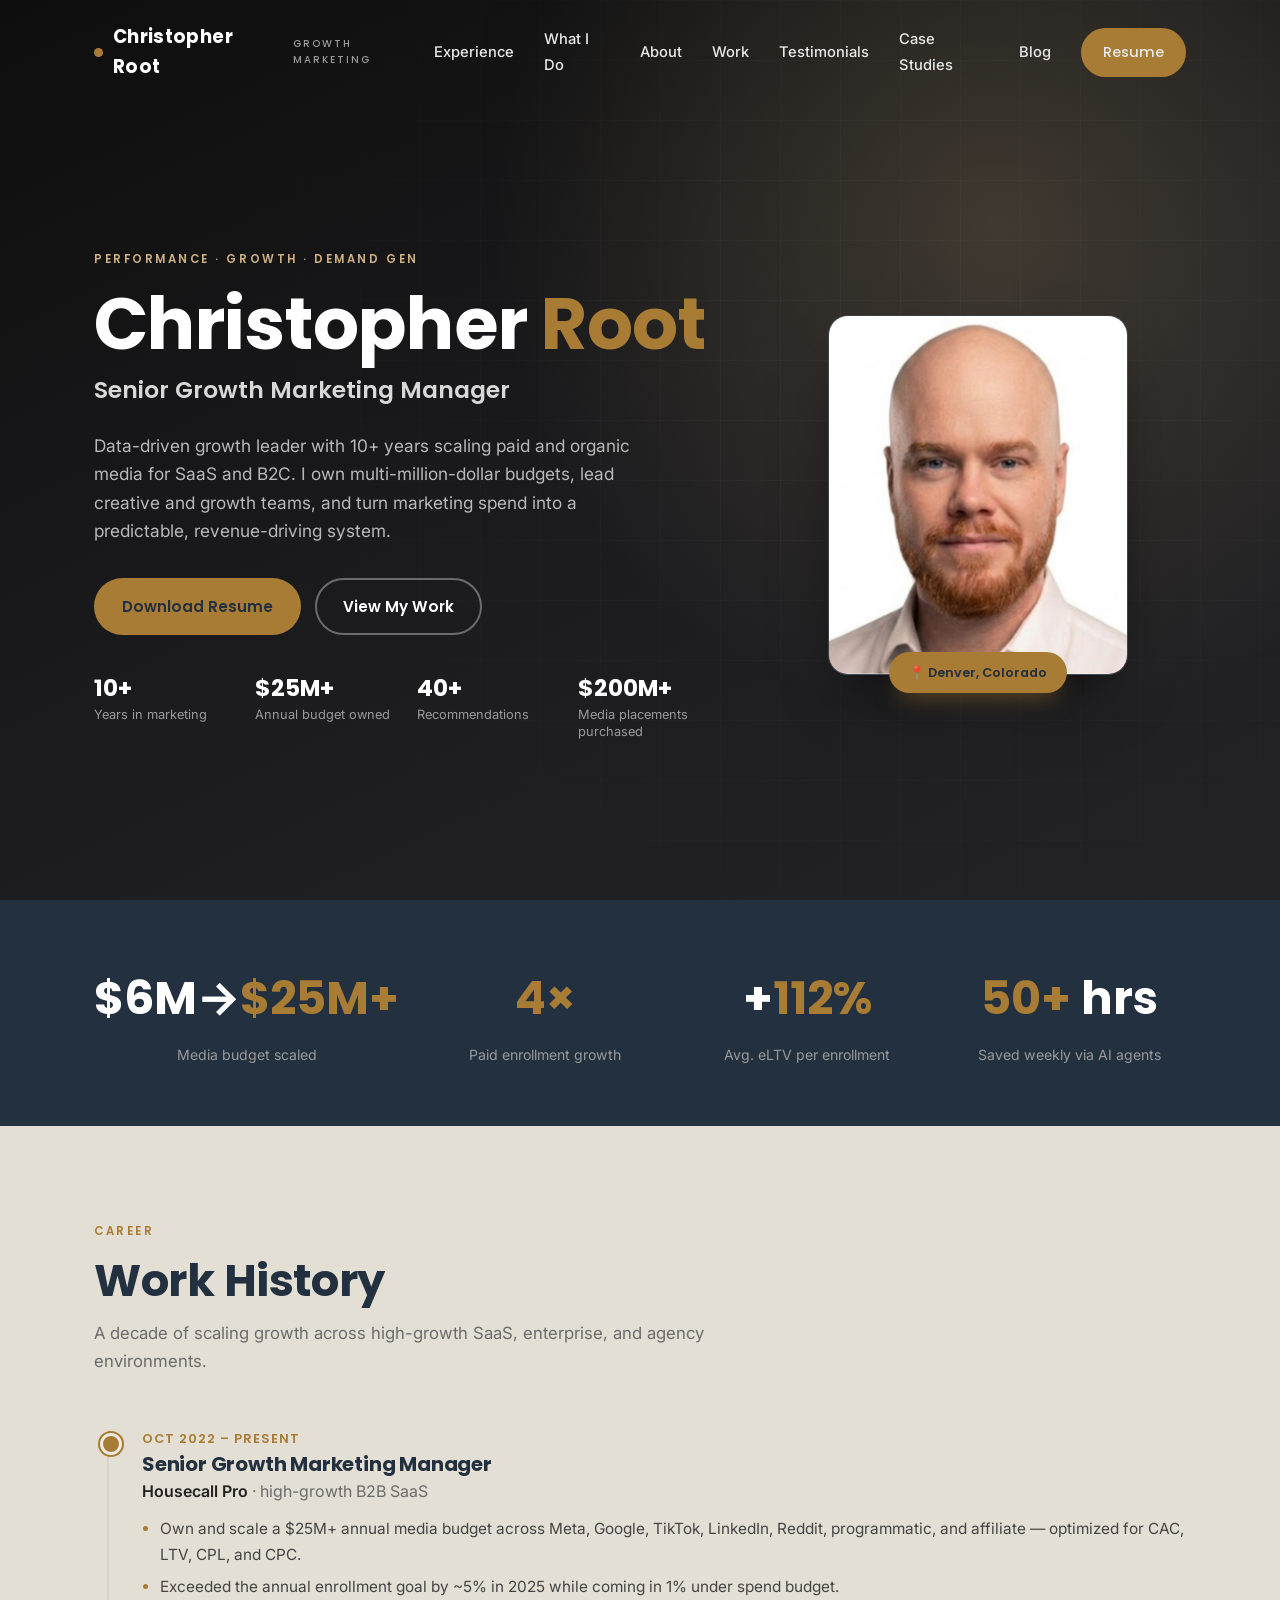
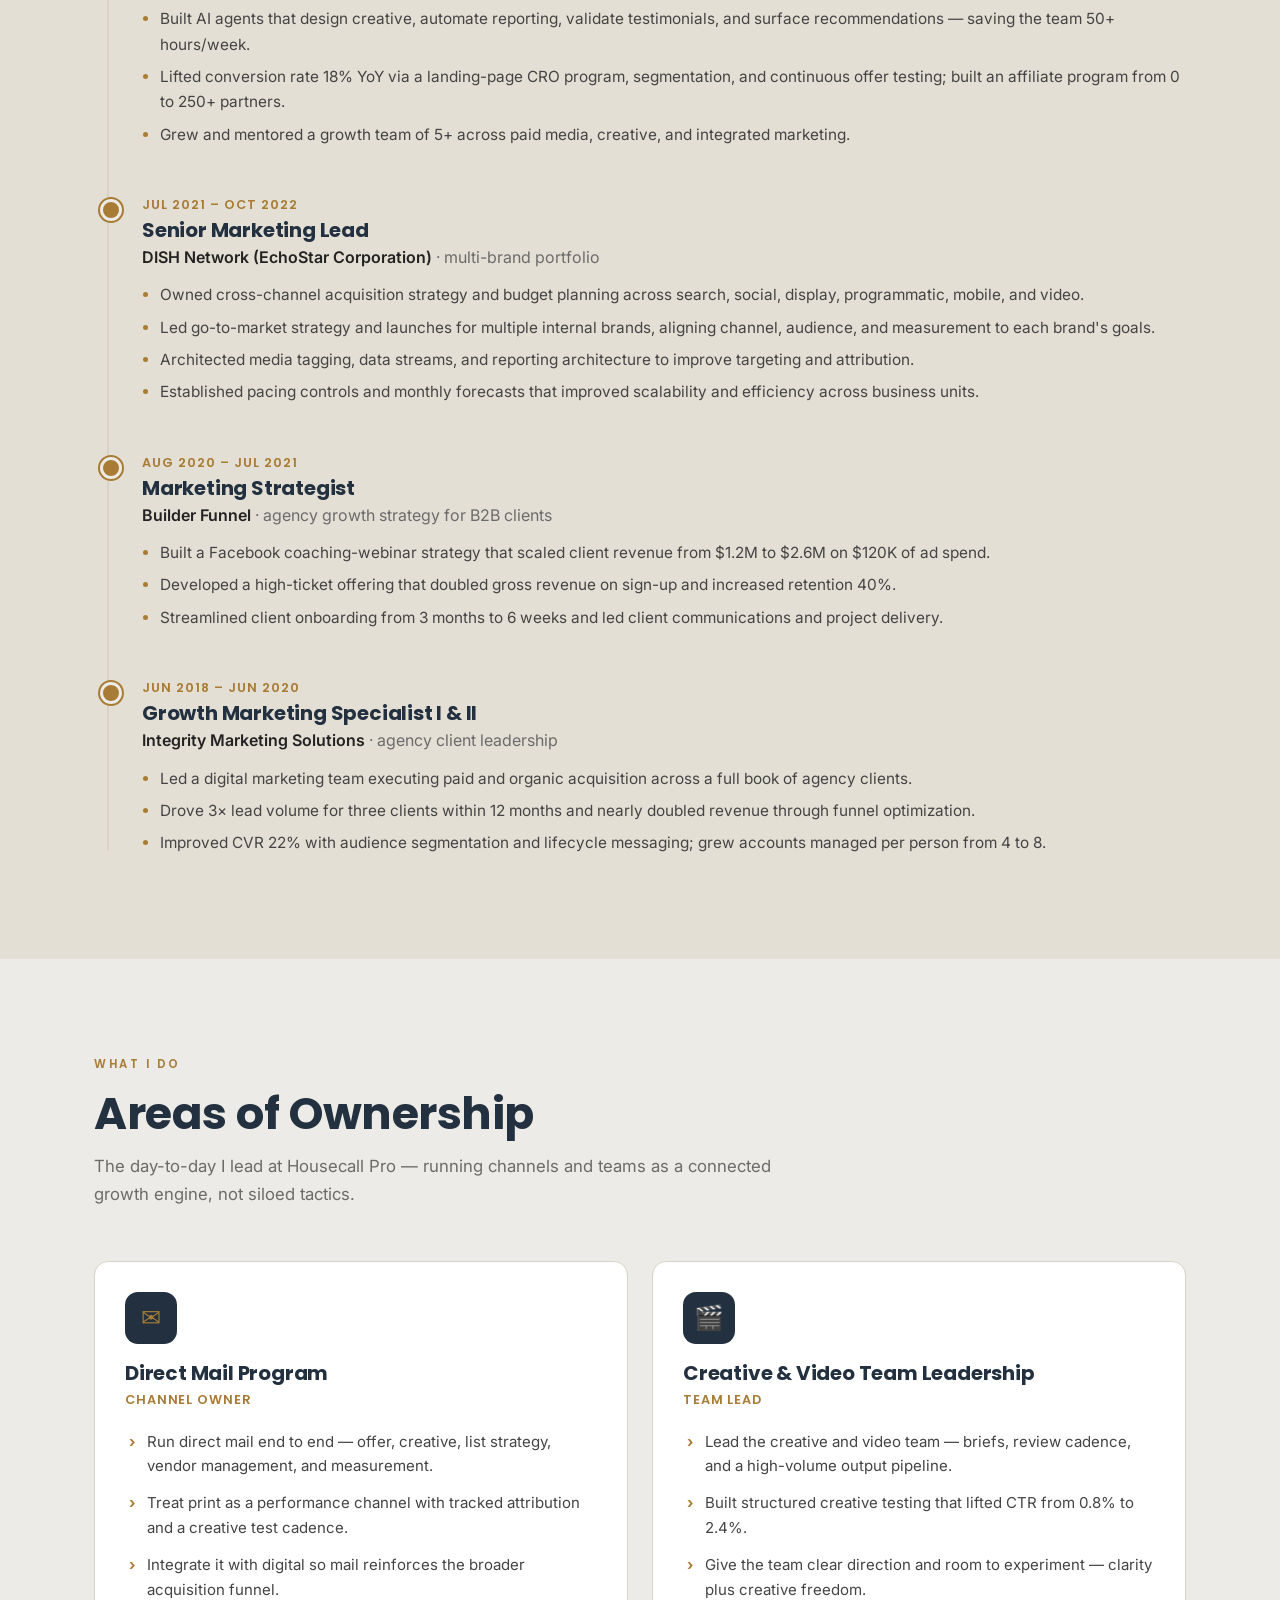
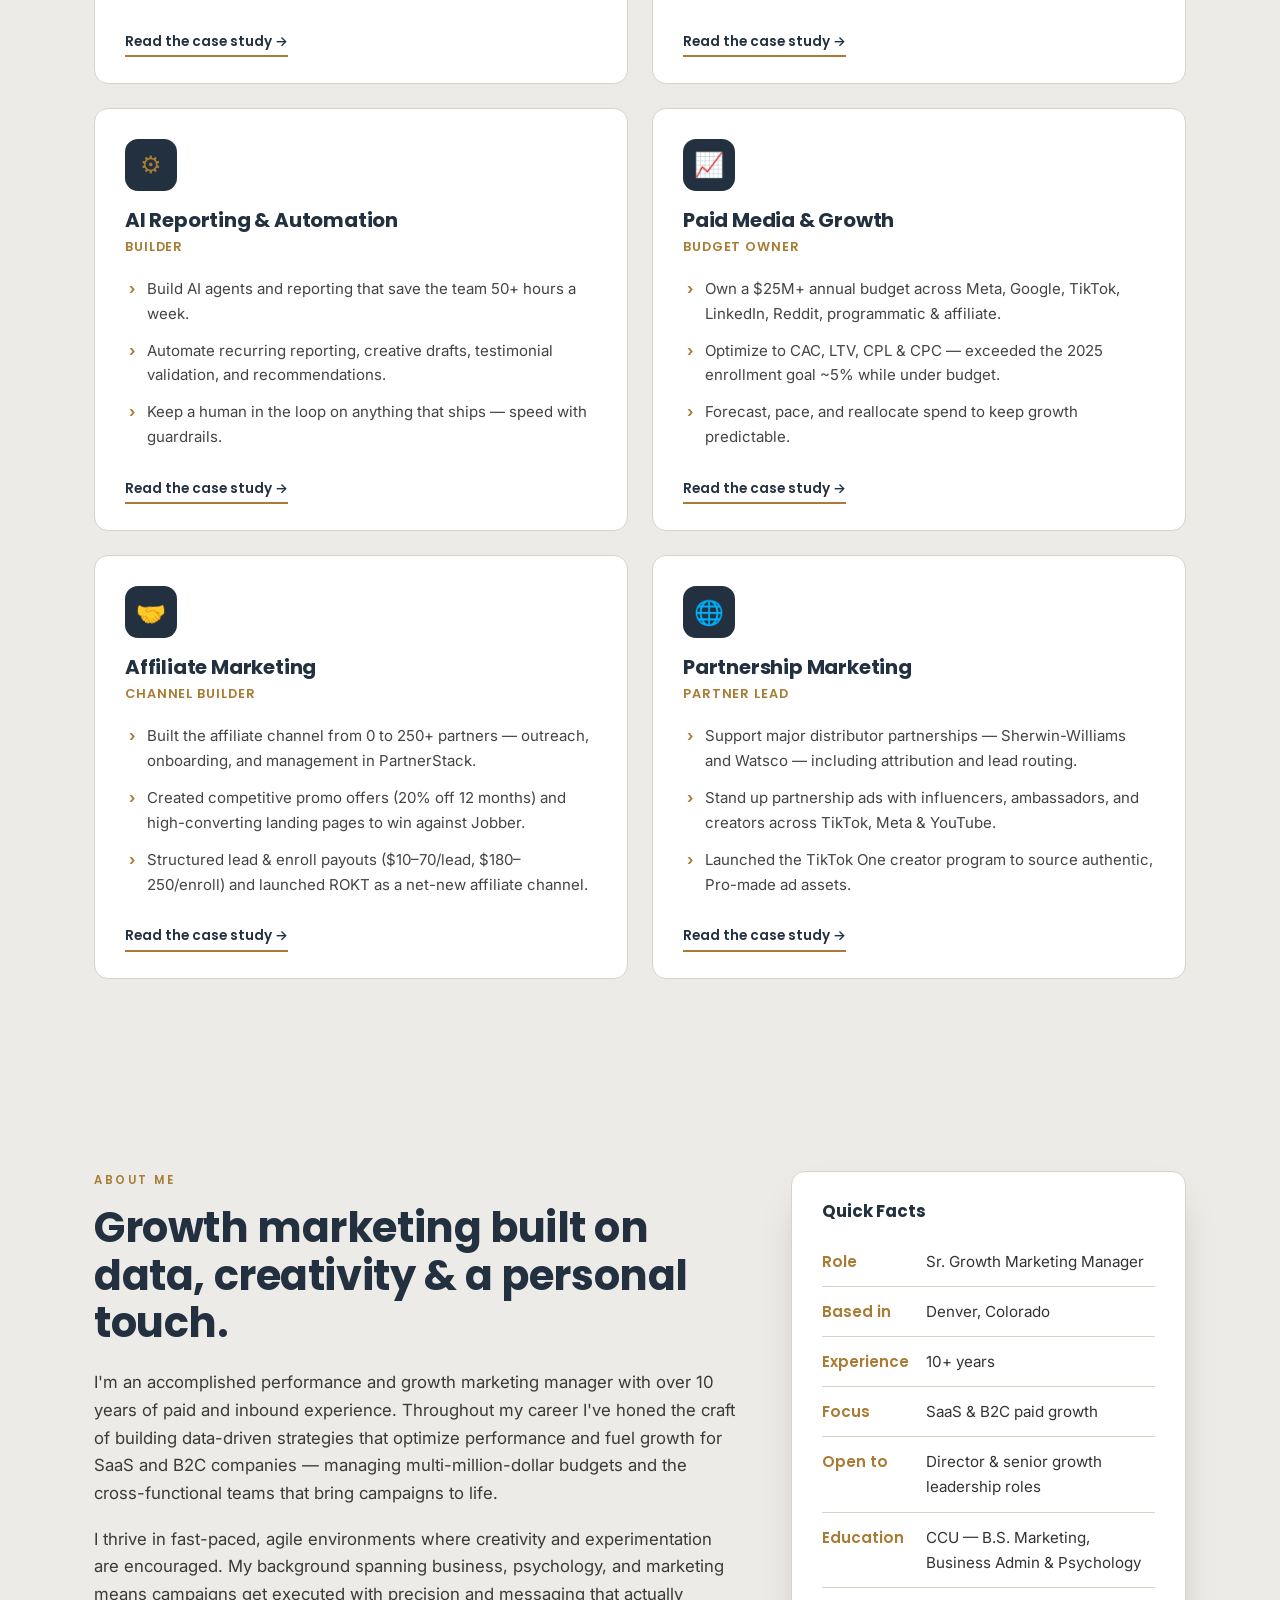
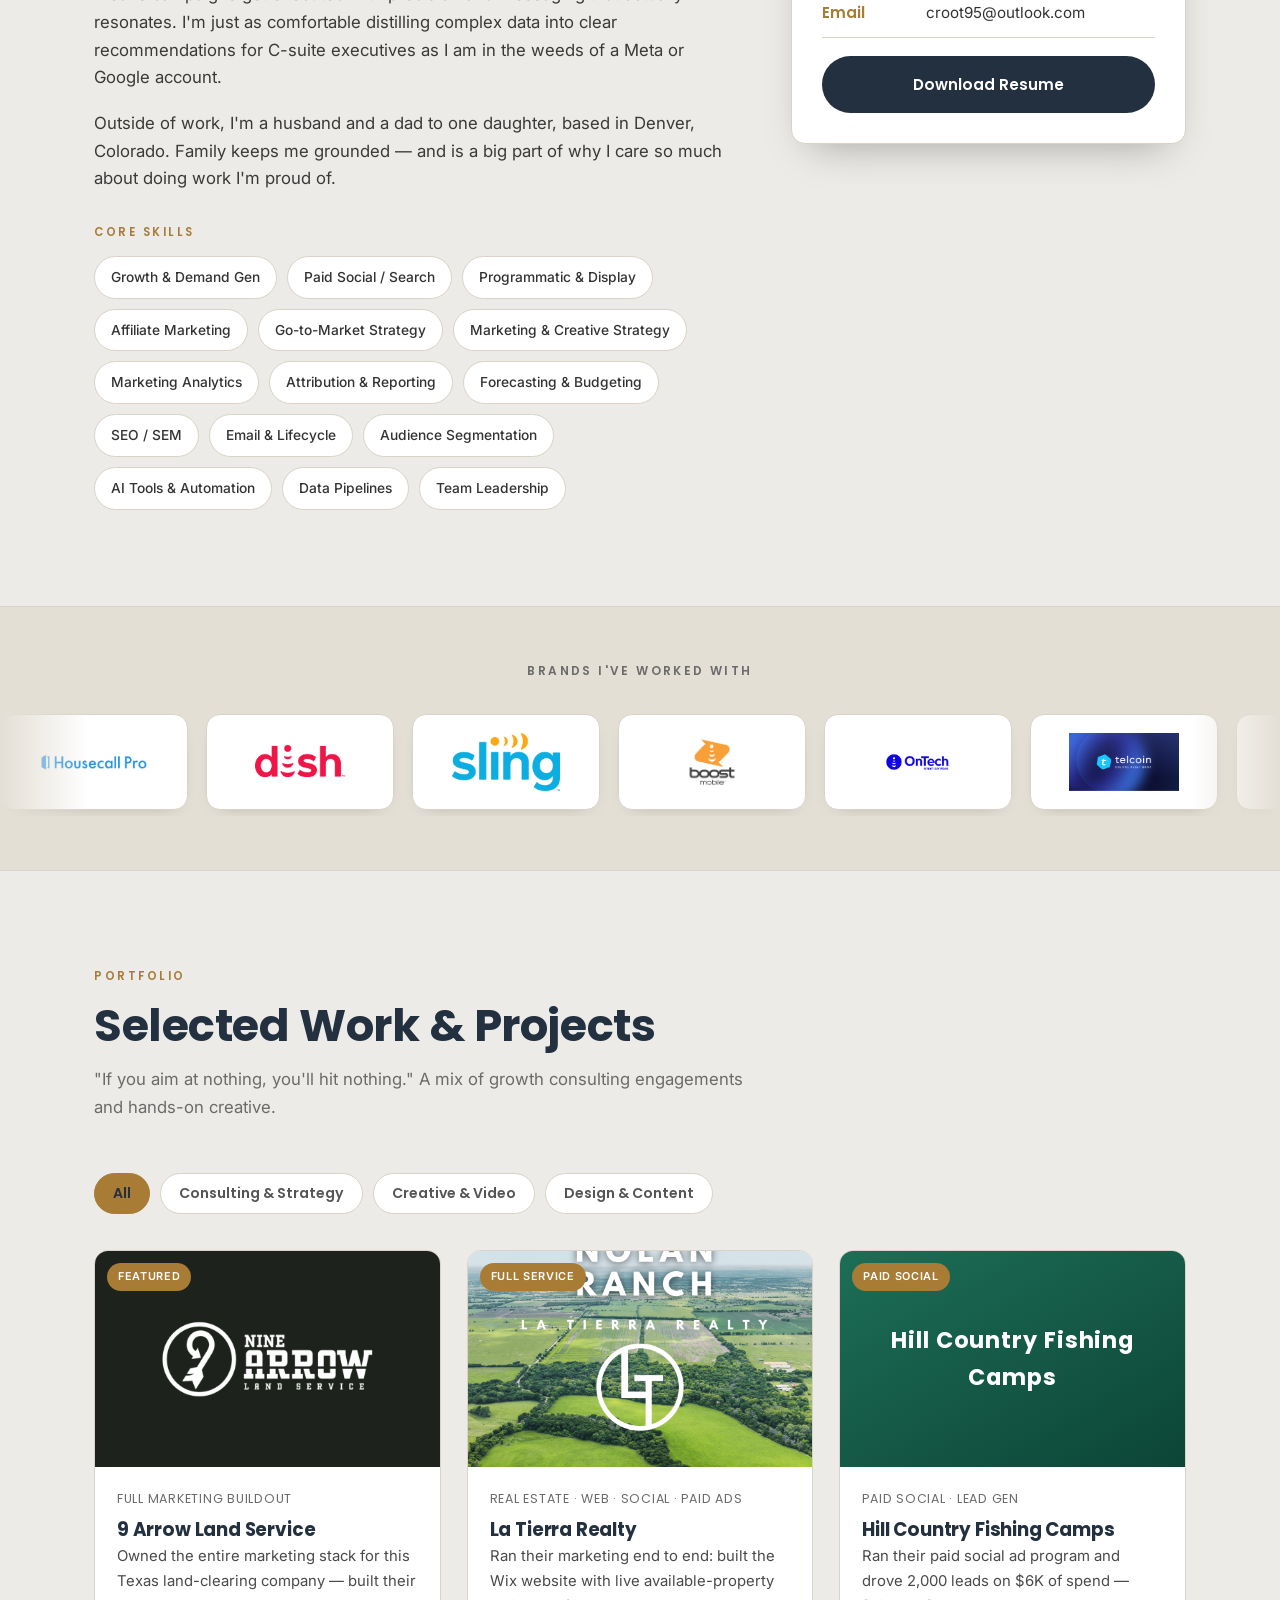
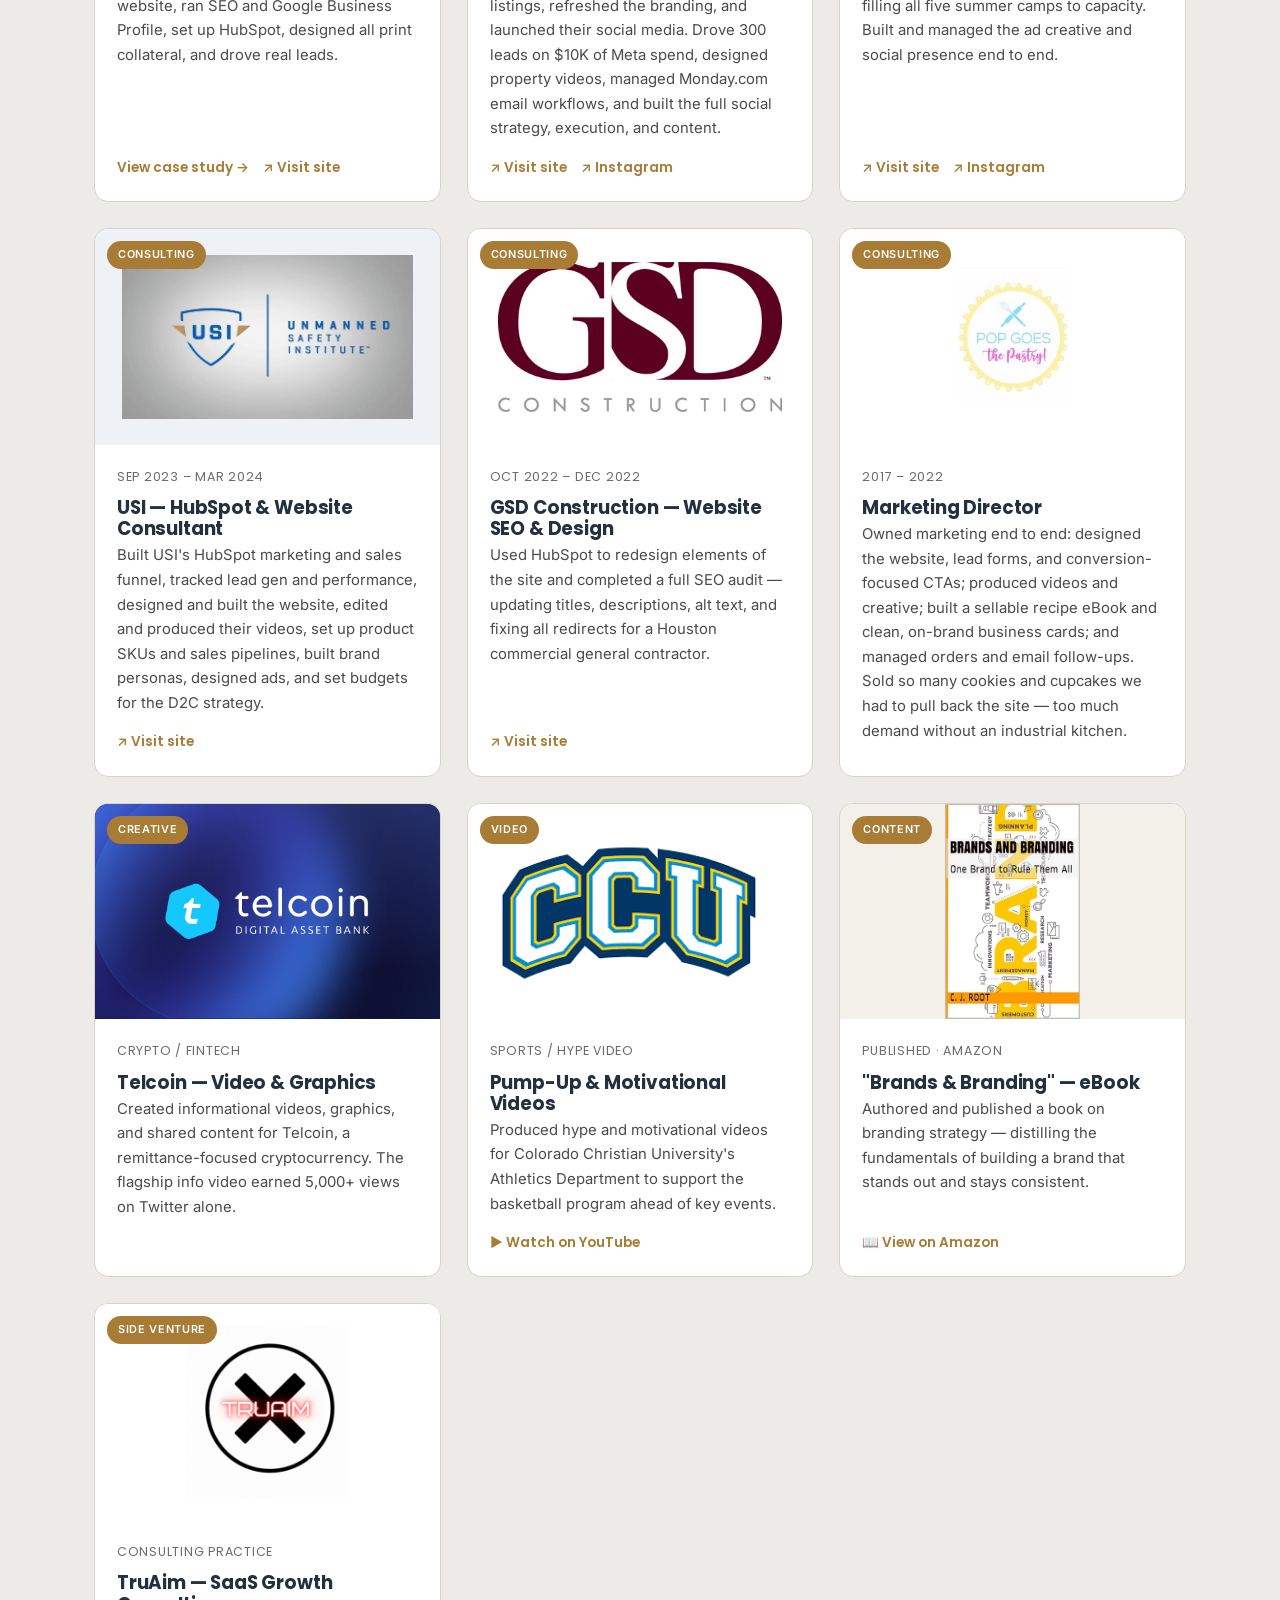
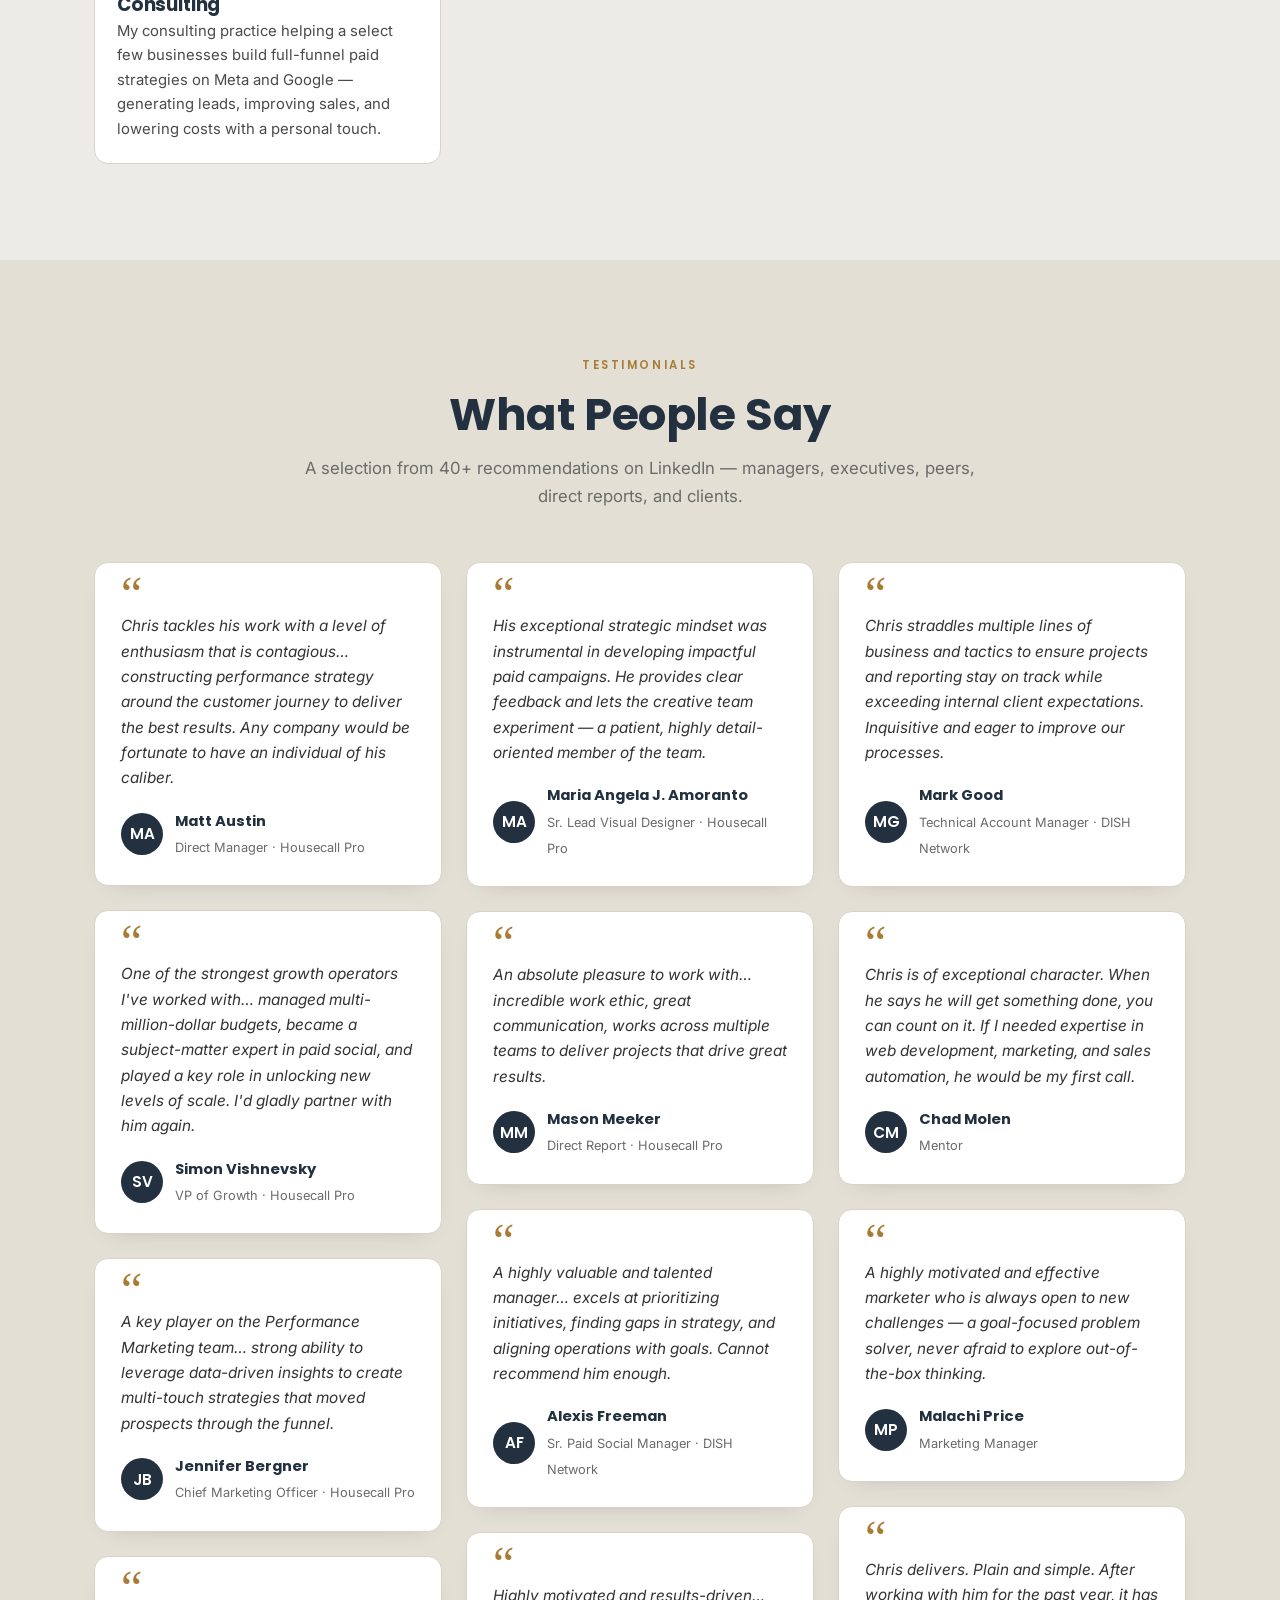
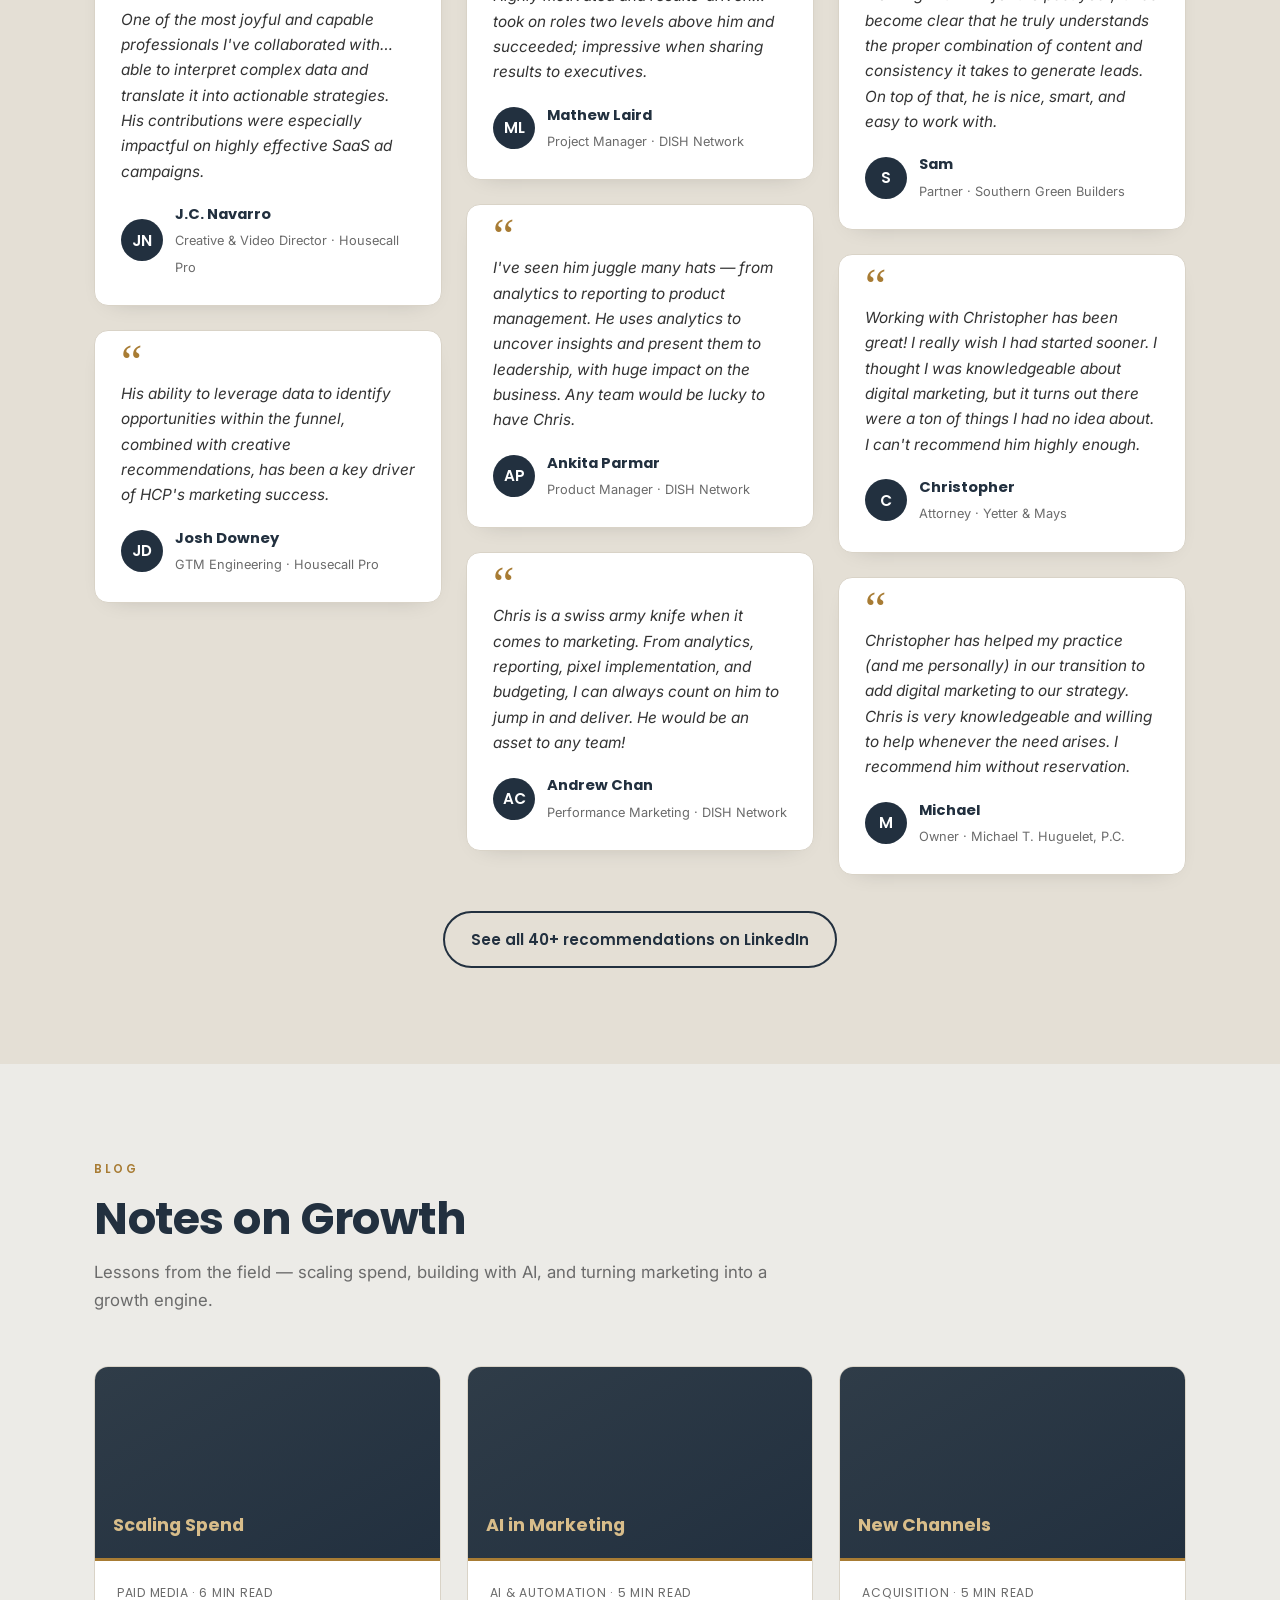
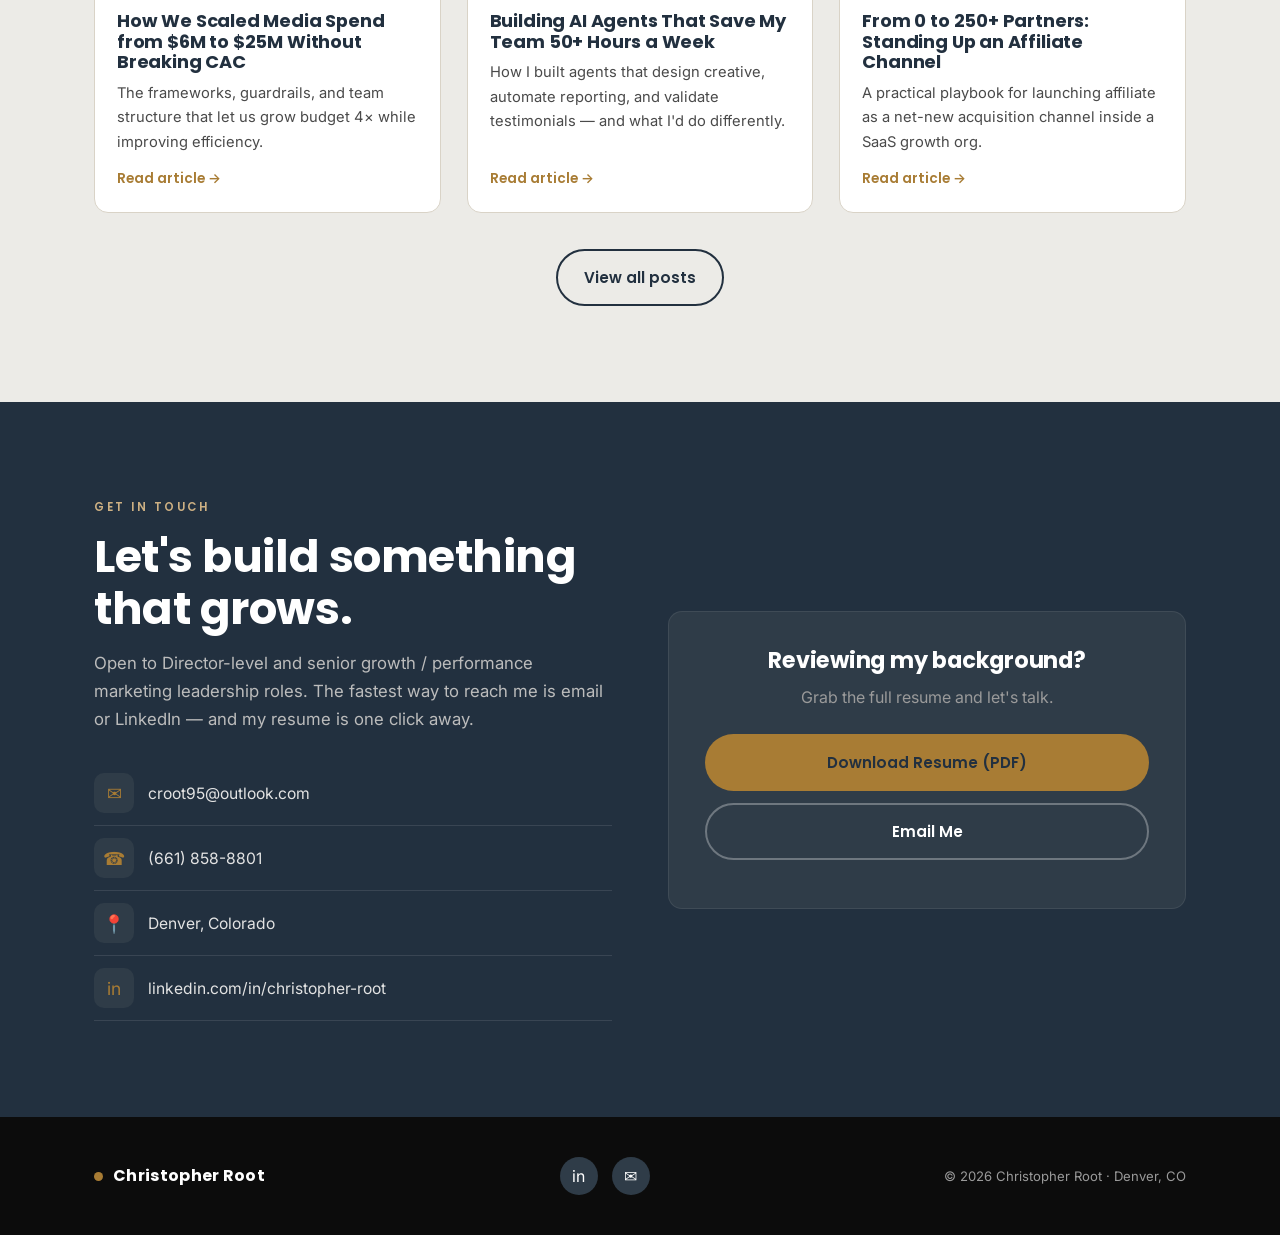
==== index.html @ d25b3ffa "Add files via upload" ====
<!DOCTYPE html>
<html lang="en">
<head>
<meta charset="UTF-8">
<meta name="viewport" content="width=device-width, initial-scale=1.0">
<title>Christopher Root — Senior Growth Marketing Manager</title>
<meta name="description" content="Christopher Root — Data-driven growth & performance marketing leader with 10+ years scaling paid media for SaaS and B2C. Portfolio, work history, testimonials, and resume.">
<!-- Social share / link preview (Open Graph + Twitter) -->
<meta property="og:type" content="website">
<meta property="og:url" content="https://christopherjroot.com/">
<meta property="og:title" content="Christopher Root — Senior Growth Marketing Manager">
<meta property="og:description" content="Data-driven growth & performance marketing leader with 10+ years scaling paid media for SaaS and B2C.">
<meta property="og:image" content="https://christopherjroot.com/assets/headshot.jpg">
<meta property="og:image:secure_url" content="https://christopherjroot.com/assets/headshot.jpg">
<meta property="og:image:width" content="800">
<meta property="og:image:height" content="800">
<meta property="og:image:alt" content="Christopher Root">
<meta name="twitter:card" content="summary_large_image">
<meta name="twitter:title" content="Christopher Root — Senior Growth Marketing Manager">
<meta name="twitter:description" content="Data-driven growth & performance marketing leader with 10+ years scaling paid media for SaaS and B2C.">
<meta name="twitter:image" content="https://christopherjroot.com/assets/headshot.jpg">
<link rel="preconnect" href="https://fonts.googleapis.com">
<link rel="preconnect" href="https://fonts.gstatic.com" crossorigin>
<link href="https://fonts.googleapis.com/css2?family=Inter:wght@400;500;600&family=Poppins:wght@500;600;700&display=swap" rel="stylesheet">
<link rel="stylesheet" href="css/styles.css">
<link rel="icon" href="data:image/svg+xml,<svg xmlns='http://www.w3.org/2000/svg' viewBox='0 0 32 32'><rect width='32' height='32' rx='7' fill='%2322303f'/><text x='16' y='22' font-family='Poppins,sans-serif' font-size='16' font-weight='700' fill='%23a87c34' text-anchor='middle'>CR</text></svg>">
</head>
<body>

<!-- ============ NAV ============ -->
<nav class="nav" id="nav">
  <div class="container nav-inner">
    <a href="#top" class="brand"><span class="dot"></span> Christopher Root <small>Growth Marketing</small></a>
    <button class="nav-toggle" id="navToggle" aria-label="Menu"><span></span><span></span><span></span></button>
    <ul class="nav-links" id="navLinks">
      <li><a href="#experience">Experience</a></li>
      <li><a href="#capabilities">What I Do</a></li>
      <li><a href="#about">About</a></li>
      <li><a href="#work">Work</a></li>
      <li><a href="#testimonials">Testimonials</a></li>
      <li><a href="case-studies.html">Case Studies</a></li>
      <li><a href="blog.html">Blog</a></li>
      <li><a href="assets/Christopher_Root_Resume.pdf" download class="btn btn-primary">Resume</a></li>
    </ul>
  </div>
</nav>

<!-- ============ HERO ============ -->
<header class="hero" id="top">
  <div class="container hero-grid">
    <div class="hero-copy reveal">
      <div class="eyebrow light">Performance · Growth · Demand Gen</div>
      <h1>Christopher <span class="accent">Root</span></h1>
      <div class="role">Senior Growth Marketing Manager</div>
      <p class="lead">Data-driven growth leader with 10+ years scaling paid and organic media for SaaS and B2C. I own multi-million-dollar budgets, lead creative and growth teams, and turn marketing spend into a predictable, revenue-driving system.</p>
      <div class="hero-cta">
        <a href="assets/Christopher_Root_Resume.pdf" download class="btn btn-primary">Download Resume</a>
        <a href="#work" class="btn btn-ghost">View My Work</a>
      </div>
      <div class="hero-meta">
        <div><strong><span class="count" data-to="10" data-suffix="+">10+</span></strong> Years in marketing</div>
        <div><strong><span class="count" data-to="25" data-prefix="$" data-suffix="M+">$25M+</span></strong> Annual budget owned</div>
        <div><strong><span class="count" data-to="40" data-suffix="+">40+</span></strong> Recommendations</div>
        <div><strong><span class="count" data-to="200" data-prefix="$" data-suffix="M+">$200M+</span></strong> Media placements purchased</div>
      </div>
    </div>
    <div class="hero-photo reveal">
      <div class="photo-frame">
        <img src="assets/headshot.jpg" alt="Christopher Root" style="object-position:center 22%;" onerror="this.style.display='none';document.getElementById('photoPlaceholder').style.display='flex';">
        <div class="placeholder" id="photoPlaceholder" style="display:none;">
          <div class="mono">CR</div>
          <small>Save your photo as<br>assets/headshot.jpg</small>
        </div>
      </div>
      <div class="photo-badge">📍 Denver, Colorado</div>
    </div>
  </div>
</header>

<!-- ============ STATS ============ -->
<section class="stats section" style="padding:60px 0;">
  <div class="container">
    <div class="grid">
      <div class="stat reveal"><div class="num">$6M→<span class="count" data-to="25" data-prefix="$" data-suffix="M+">$25M+</span></div><div class="lbl">Media budget scaled</div></div>
      <div class="stat reveal"><div class="num"><span class="count" data-to="4" data-suffix="×">4×</span></div><div class="lbl">Paid enrollment growth</div></div>
      <div class="stat reveal"><div class="num">+<span class="count" data-to="112" data-suffix="%">112%</span></div><div class="lbl">Avg. eLTV per enrollment</div></div>
      <div class="stat reveal"><div class="num"><span class="count" data-to="50" data-suffix="+">50+</span> hrs</div><div class="lbl">Saved weekly via AI agents</div></div>
    </div>
  </div>
</section>

<!-- ============ EXPERIENCE ============ -->
<section class="section" id="experience" style="background:var(--paper-2);">
  <div class="container">
    <div class="section-head reveal">
      <div class="eyebrow">Career</div>
      <h2>Work History</h2>
      <p>A decade of scaling growth across high-growth SaaS, enterprise, and agency environments.</p>
    </div>
    <div class="timeline">
      <div class="tl-item reveal">
        <div class="when">Oct 2022 – Present</div>
        <h3>Senior Growth Marketing Manager</h3>
        <div class="co">Housecall Pro <span>· high-growth B2B SaaS</span></div>
        <ul>
          <li>Own and scale a $25M+ annual media budget across Meta, Google, TikTok, LinkedIn, Reddit, programmatic, and affiliate — optimized for CAC, LTV, CPL, and CPC.</li>
          <li>Exceeded the annual enrollment goal by ~5% in 2025 while coming in 1% under spend budget.</li>
          <li>Built AI agents that design creative, automate reporting, validate testimonials, and surface recommendations — saving the team 50+ hours/week.</li>
          <li>Lifted conversion rate 18% YoY via a landing-page CRO program, segmentation, and continuous offer testing; built an affiliate program from 0 to 250+ partners.</li>
          <li>Grew and mentored a growth team of 5+ across paid media, creative, and integrated marketing.</li>
        </ul>
      </div>
      <div class="tl-item reveal">
        <div class="when">Jul 2021 – Oct 2022</div>
        <h3>Senior Marketing Lead</h3>
        <div class="co">DISH Network (EchoStar Corporation) <span>· multi-brand portfolio</span></div>
        <ul>
          <li>Owned cross-channel acquisition strategy and budget planning across search, social, display, programmatic, mobile, and video.</li>
          <li>Led go-to-market strategy and launches for multiple internal brands, aligning channel, audience, and measurement to each brand's goals.</li>
          <li>Architected media tagging, data streams, and reporting architecture to improve targeting and attribution.</li>
          <li>Established pacing controls and monthly forecasts that improved scalability and efficiency across business units.</li>
        </ul>
      </div>
      <div class="tl-item reveal">
        <div class="when">Aug 2020 – Jul 2021</div>
        <h3>Marketing Strategist</h3>
        <div class="co">Builder Funnel <span>· agency growth strategy for B2B clients</span></div>
        <ul>
          <li>Built a Facebook coaching-webinar strategy that scaled client revenue from $1.2M to $2.6M on $120K of ad spend.</li>
          <li>Developed a high-ticket offering that doubled gross revenue on sign-up and increased retention 40%.</li>
          <li>Streamlined client onboarding from 3 months to 6 weeks and led client communications and project delivery.</li>
        </ul>
      </div>
      <div class="tl-item reveal">
        <div class="when">Jun 2018 – Jun 2020</div>
        <h3>Growth Marketing Specialist I &amp; II</h3>
        <div class="co">Integrity Marketing Solutions <span>· agency client leadership</span></div>
        <ul>
          <li>Led a digital marketing team executing paid and organic acquisition across a full book of agency clients.</li>
          <li>Drove 3× lead volume for three clients within 12 months and nearly doubled revenue through funnel optimization.</li>
          <li>Improved CVR 22% with audience segmentation and lifecycle messaging; grew accounts managed per person from 4 to 8.</li>
        </ul>
      </div>
    </div>
  </div>
</section>

<!-- ============ CAPABILITIES ============ -->
<section class="section" id="capabilities">
  <div class="container">
    <div class="section-head reveal">
      <div class="eyebrow">What I Do</div>
      <h2>Areas of Ownership</h2>
      <p>The day-to-day I lead at Housecall Pro — running channels and teams as a connected growth engine, not siloed tactics.</p>
    </div>
    <div class="caps-grid">

      <div class="cap reveal">
        <div class="ic">✉</div>
        <h3>Direct Mail Program</h3>
        <div class="role">Channel Owner</div>
        <ul>
          <li>Run direct mail end to end — offer, creative, list strategy, vendor management, and measurement.</li>
          <li>Treat print as a performance channel with tracked attribution and a creative test cadence.</li>
          <li>Integrate it with digital so mail reinforces the broader acquisition funnel.</li>
        </ul>
        <a class="cs-link" href="case-studies.html#direct-mail">Read the case study →</a>
      </div>

      <div class="cap reveal">
        <div class="ic">🎬</div>
        <h3>Creative &amp; Video Team Leadership</h3>
        <div class="role">Team Lead</div>
        <ul>
          <li>Lead the creative and video team — briefs, review cadence, and a high-volume output pipeline.</li>
          <li>Built structured creative testing that lifted CTR from 0.8% to 2.4%.</li>
          <li>Give the team clear direction and room to experiment — clarity plus creative freedom.</li>
        </ul>
        <a class="cs-link" href="case-studies.html#creative">Read the case study →</a>
      </div>

      <div class="cap reveal">
        <div class="ic">⚙</div>
        <h3>AI Reporting &amp; Automation</h3>
        <div class="role">Builder</div>
        <ul>
          <li>Build AI agents and reporting that save the team 50+ hours a week.</li>
          <li>Automate recurring reporting, creative drafts, testimonial validation, and recommendations.</li>
          <li>Keep a human in the loop on anything that ships — speed with guardrails.</li>
        </ul>
        <a class="cs-link" href="case-studies.html#ai-reporting">Read the case study →</a>
      </div>

      <div class="cap reveal">
        <div class="ic">📈</div>
        <h3>Paid Media &amp; Growth</h3>
        <div class="role">Budget Owner</div>
        <ul>
          <li>Own a $25M+ annual budget across Meta, Google, TikTok, LinkedIn, Reddit, programmatic &amp; affiliate.</li>
          <li>Optimize to CAC, LTV, CPL &amp; CPC — exceeded the 2025 enrollment goal ~5% while under budget.</li>
          <li>Forecast, pace, and reallocate spend to keep growth predictable.</li>
        </ul>
        <a class="cs-link" href="case-studies.html#paid-media">Read the case study →</a>
      </div>

      <div class="cap reveal">
        <div class="ic">🤝</div>
        <h3>Affiliate Marketing</h3>
        <div class="role">Channel Builder</div>
        <ul>
          <li>Built the affiliate channel from 0 to 250+ partners — outreach, onboarding, and management in PartnerStack.</li>
          <li>Created competitive promo offers (20% off 12 months) and high-converting landing pages to win against Jobber.</li>
          <li>Structured lead &amp; enroll payouts ($10–70/lead, $180–250/enroll) and launched ROKT as a net-new affiliate channel.</li>
        </ul>
        <a class="cs-link" href="case-studies.html#affiliates">Read the case study →</a>
      </div>

      <div class="cap reveal">
        <div class="ic">🌐</div>
        <h3>Partnership Marketing</h3>
        <div class="role">Partner Lead</div>
        <ul>
          <li>Support major distributor partnerships — Sherwin-Williams and Watsco — including attribution and lead routing.</li>
          <li>Stand up partnership ads with influencers, ambassadors, and creators across TikTok, Meta &amp; YouTube.</li>
          <li>Launched the TikTok One creator program to source authentic, Pro-made ad assets.</li>
        </ul>
        <a class="cs-link" href="case-studies.html#partnerships">Read the case study →</a>
      </div>

    </div>
  </div>
</section>

<!-- ============ ABOUT ============ -->
<section class="section" id="about">
  <div class="container">
    <div class="about-grid">
      <div class="about-body reveal">
        <div class="eyebrow">About Me</div>
        <h2 style="font-size:clamp(1.9rem,4vw,2.6rem);margin-bottom:22px;">Growth marketing built on data, creativity & a personal touch.</h2>
        <p>I'm an accomplished performance and growth marketing manager with over 10 years of paid and inbound experience. Throughout my career I've honed the craft of building data-driven strategies that optimize performance and fuel growth for SaaS and B2C companies — managing multi-million-dollar budgets and the cross-functional teams that bring campaigns to life.</p>
        <p>I thrive in fast-paced, agile environments where creativity and experimentation are encouraged. My background spanning business, psychology, and marketing means campaigns get executed with precision and messaging that actually resonates. I'm just as comfortable distilling complex data into clear recommendations for C-suite executives as I am in the weeds of a Meta or Google account.</p>
        <p>Outside of work, I'm a husband and a dad to one daughter, based in Denver, Colorado. Family keeps me grounded — and is a big part of why I care so much about doing work I'm proud of.</p>
        <div class="eyebrow" style="margin-top:30px;">Core Skills</div>
        <div class="skill-tags">
          <span>Growth &amp; Demand Gen</span><span>Paid Social / Search</span><span>Programmatic &amp; Display</span>
          <span>Affiliate Marketing</span><span>Go-to-Market Strategy</span><span>Marketing &amp; Creative Strategy</span>
          <span>Marketing Analytics</span><span>Attribution &amp; Reporting</span><span>Forecasting &amp; Budgeting</span>
          <span>SEO / SEM</span><span>Email &amp; Lifecycle</span><span>Audience Segmentation</span>
          <span>AI Tools &amp; Automation</span><span>Data Pipelines</span><span>Team Leadership</span>
        </div>
      </div>
      <aside class="about-card reveal">
        <h4>Quick Facts</h4>
        <div class="fact"><span class="k">Role</span><span class="v">Sr. Growth Marketing Manager</span></div>
        <div class="fact"><span class="k">Based in</span><span class="v">Denver, Colorado</span></div>
        <div class="fact"><span class="k">Experience</span><span class="v">10+ years</span></div>
        <div class="fact"><span class="k">Focus</span><span class="v">SaaS &amp; B2C paid growth</span></div>
        <div class="fact"><span class="k">Open to</span><span class="v">Director &amp; senior growth leadership roles</span></div>
        <div class="fact"><span class="k">Education</span><span class="v">CCU — B.S. Marketing, Business Admin &amp; Psychology</span></div>
        <div class="fact"><span class="k">Email</span><span class="v"><a href="mailto:croot95@outlook.com">croot95@outlook.com</a></span></div>
        <a href="assets/Christopher_Root_Resume.pdf" download class="btn btn-dark" style="width:100%;justify-content:center;margin-top:18px;">Download Resume</a>
      </aside>
    </div>
  </div>
</section>

<!-- ============ BRAND MARQUEE ============ -->
<section class="logos-strip" id="brands">
  <div class="container"><div class="lab">Brands I've Worked With</div></div>
  <div class="marquee">
    <div class="marquee-track">
      <div class="brand-chip"><img src="assets/brands/housecall-pro.jpg" alt="Housecall Pro"></div>
      <div class="brand-chip"><img src="assets/brands/dish.png" alt="DISH"></div>
      <div class="brand-chip"><img src="assets/brands/sling.png" alt="Sling"></div>
      <div class="brand-chip"><img src="assets/brands/boost-mobile.jpg" alt="Boost Mobile"></div>
      <div class="brand-chip"><img src="assets/brands/ontech.jpg" alt="OnTech Smart Services"></div>
      <div class="brand-chip"><img src="assets/brands/telcoin.png" alt="Telcoin"></div>
      <div class="brand-chip"><img src="assets/brands/usi.png" alt="Unmanned Safety Institute"></div>
      <div class="brand-chip"><img src="assets/brands/builder-funnel.png" alt="Builder Funnel"></div>
      <div class="brand-chip"><img src="assets/brands/integrity-marketing.png" alt="Integrity Marketing"></div>
      <div class="brand-chip"><img src="assets/brands/gsd.png" alt="GSD Construction"></div>
      <div class="brand-chip"><img src="assets/brands/nine-arrow.png" alt="Nine Arrow Land Service"></div>
      <div class="brand-chip"><img src="assets/brands/calvis-wyant.jpg" alt="Calvis Wyant Luxury Homes"></div>
      <div class="brand-chip"><img src="assets/brands/ccu.png" alt="CCU Athletics"></div>
      <div class="brand-chip"><img src="assets/brands/pop.png" alt="Pop Goes the Pastry"></div>
      <div class="brand-chip"><img src="assets/brands/truaim.png" alt="TruAim Marketing"></div>
      <div class="brand-chip" aria-hidden="true"><img src="assets/brands/housecall-pro.jpg" alt=""></div>
      <div class="brand-chip" aria-hidden="true"><img src="assets/brands/dish.png" alt=""></div>
      <div class="brand-chip" aria-hidden="true"><img src="assets/brands/sling.png" alt=""></div>
      <div class="brand-chip" aria-hidden="true"><img src="assets/brands/boost-mobile.jpg" alt=""></div>
      <div class="brand-chip" aria-hidden="true"><img src="assets/brands/ontech.jpg" alt=""></div>
      <div class="brand-chip" aria-hidden="true"><img src="assets/brands/telcoin.png" alt=""></div>
      <div class="brand-chip" aria-hidden="true"><img src="assets/brands/usi.png" alt=""></div>
      <div class="brand-chip" aria-hidden="true"><img src="assets/brands/builder-funnel.png" alt=""></div>
      <div class="brand-chip" aria-hidden="true"><img src="assets/brands/integrity-marketing.png" alt=""></div>
      <div class="brand-chip" aria-hidden="true"><img src="assets/brands/gsd.png" alt=""></div>
      <div class="brand-chip" aria-hidden="true"><img src="assets/brands/nine-arrow.png" alt=""></div>
      <div class="brand-chip" aria-hidden="true"><img src="assets/brands/calvis-wyant.jpg" alt=""></div>
      <div class="brand-chip" aria-hidden="true"><img src="assets/brands/ccu.png" alt=""></div>
      <div class="brand-chip" aria-hidden="true"><img src="assets/brands/pop.png" alt=""></div>
      <div class="brand-chip" aria-hidden="true"><img src="assets/brands/truaim.png" alt=""></div>
    </div>
  </div>
</section>

<!-- ============ PORTFOLIO ============ -->
<section class="section" id="work">
  <div class="container">
    <div class="section-head reveal">
      <div class="eyebrow">Portfolio</div>
      <h2>Selected Work &amp; Projects</h2>
      <p>"If you aim at nothing, you'll hit nothing." A mix of growth consulting engagements and hands-on creative.</p>
    </div>

    <div class="tabs reveal">
      <button class="tab-btn active" data-filter="all">All</button>
      <button class="tab-btn" data-filter="consulting">Consulting &amp; Strategy</button>
      <button class="tab-btn" data-filter="creative">Creative &amp; Video</button>
      <button class="tab-btn" data-filter="design">Design &amp; Content</button>
    </div>

    <div class="cards">
      <!-- Featured client -->
      <article class="card reveal" data-cat="consulting design creative">
        <div class="thumb"><span class="tag">Featured</span><img src="assets/9arrow/logo.jpg" alt="9 Arrow Land Service"></div>
        <div class="body">
          <div class="meta">Full Marketing Buildout</div>
          <h3>9 Arrow Land Service</h3>
          <p>Owned the entire marketing stack for this Texas land-clearing company — built their website, ran SEO and Google Business Profile, set up HubSpot, designed all print collateral, and drove real leads.</p>
          <div class="links">
            <a href="case-studies.html#nine-arrow">View case study →</a>
            <a href="https://www.9arrow.com" target="_blank" rel="noopener">↗ Visit site</a>
          </div>
        </div>
      </article>

      <!-- La Tierra Realty -->
      <article class="card reveal" data-cat="consulting creative design">
        <div class="thumb"><span class="tag">Full Service</span><img src="assets/work/latierra.png" alt="La Tierra Realty — Nolan Ranch social creative" style="width:100%;height:100%;object-fit:cover;"></div>
        <div class="body">
          <div class="meta">Real Estate · Web · Social · Paid Ads</div>
          <h3>La Tierra Realty</h3>
          <p>Ran their marketing end to end: built the Wix website with live available-property listings, refreshed the branding, and launched their social media. Drove 300 leads on $10K of Meta spend, designed property videos, managed Monday.com email workflows, and built the full social strategy, execution, and content.</p>
          <div class="links">
            <a href="https://www.latierratx.com/" target="_blank" rel="noopener">↗ Visit site</a>
            <a href="https://www.instagram.com/latierratx/" target="_blank" rel="noopener">↗ Instagram</a>
          </div>
        </div>
      </article>

      <!-- Hill Country Fishing Camps -->
      <article class="card reveal" data-cat="consulting creative">
        <div class="thumb" style="background:linear-gradient(150deg,#1d6e56,#0c4536);"><span class="tag">Paid Social</span><div class="glyph">Hill Country Fishing Camps</div></div>
        <div class="body">
          <div class="meta">Paid Social · Lead Gen</div>
          <h3>Hill Country Fishing Camps</h3>
          <p>Ran their paid social ad program and drove 2,000 leads on $6K of spend — filling all five summer camps to capacity. Built and managed the ad creative and social presence end to end.</p>
          <div class="links">
            <a href="https://www.hillcountryfishingcamps.com/" target="_blank" rel="noopener">↗ Visit site</a>
            <a href="https://www.instagram.com/hill_country_fishing/" target="_blank" rel="noopener">↗ Instagram</a>
          </div>
        </div>
      </article>

      <!-- LinkedIn projects -->
      <article class="card reveal" data-cat="consulting">
        <div class="thumb" style="background:#eef1f5;"><span class="tag">Consulting</span><img src="assets/usi-logo.png" alt="Unmanned Safety Institute" style="object-fit:contain;padding:26px;" onerror="this.style.display='none';this.nextElementSibling.style.display='flex';"><div style="display:none;flex-direction:column;align-items:center;font-family:var(--ff-head);line-height:1;text-align:center;"><span style="color:#1a4f8a;font-weight:700;font-size:2.4rem;letter-spacing:.06em;">USI</span><span style="color:#1a4f8a;font-weight:600;font-size:.64rem;letter-spacing:.18em;margin-top:8px;">UNMANNED SAFETY INSTITUTE</span></div></div>
        <div class="body">
          <div class="meta">Sep 2023 – Mar 2024</div>
          <h3>USI — HubSpot &amp; Website Consultant</h3>
          <p>Built USI's HubSpot marketing and sales funnel, tracked lead gen and performance, designed and built the website, edited and produced their videos, set up product SKUs and sales pipelines, built brand personas, designed ads, and set budgets for the D2C strategy.</p>
          <div class="links">
            <a href="https://www.flyusi.org/home" target="_blank" rel="noopener">↗ Visit site</a>
          </div>
        </div>
      </article>

      <article class="card reveal" data-cat="consulting">
        <div class="thumb" style="background:#fff;"><span class="tag">Consulting</span><img src="assets/gsd-logo.png" alt="GSD Construction" style="object-fit:contain;padding:30px;" onerror="this.style.display='none';this.nextElementSibling.style.display='flex';"><div style="display:none;flex-direction:column;align-items:center;line-height:1;text-align:center;"><span style="color:#6e1230;font-family:Georgia,serif;font-weight:700;font-size:2.6rem;letter-spacing:.02em;">GSD</span><span style="color:#8a8a8a;font-family:var(--ff-head);font-weight:600;font-size:.62rem;letter-spacing:.34em;margin-top:8px;">CONSTRUCTION</span></div></div>
        <div class="body">
          <div class="meta">Oct 2022 – Dec 2022</div>
          <h3>GSD Construction — Website SEO &amp; Design</h3>
          <p>Used HubSpot to redesign elements of the site and completed a full SEO audit — updating titles, descriptions, alt text, and fixing all redirects for a Houston commercial general contractor.</p>
          <div class="links">
            <a href="https://buildgsd.com/" target="_blank" rel="noopener">↗ Visit site</a>
          </div>
        </div>
      </article>

      <article class="card reveal" data-cat="consulting design">
        <div class="thumb" style="background:#fff;padding:20px;"><span class="tag">Consulting</span><img src="assets/work/pop-logo.png" alt="Pop Goes the Pastry" style="width:auto;height:100%;max-height:140px;object-fit:contain;"></div>
        <div class="body">
          <div class="meta">2017 – 2022</div>
          <h3>Marketing Director</h3>
          <p>Owned marketing end to end: designed the website, lead forms, and conversion-focused CTAs; produced videos and creative; built a sellable recipe eBook and clean, on-brand business cards; and managed orders and email follow-ups. Sold so many cookies and cupcakes we had to pull back the site — too much demand without an industrial kitchen.</p>
        </div>
      </article>

      <!-- Creative / video -->
      <article class="card reveal" data-cat="creative">
        <div class="thumb" style="background:#0b1f4e;"><span class="tag">Creative</span><img src="assets/telcoin-logo.png" alt="Telcoin — Digital Asset Bank" style="width:100%;height:100%;object-fit:cover;"></div>
        <div class="body">
          <div class="meta">Crypto / Fintech</div>
          <h3>Telcoin — Video &amp; Graphics</h3>
          <p>Created informational videos, graphics, and shared content for Telcoin, a remittance-focused cryptocurrency. The flagship info video earned 5,000+ views on Twitter alone.</p>
        </div>
      </article>

      <article class="card reveal" data-cat="creative">
        <div class="thumb" style="background:#fff;"><span class="tag">Video</span><img src="assets/ccu-logo.png" alt="CCU Athletics" style="object-fit:contain;padding:26px;" onerror="this.style.display='none';this.nextElementSibling.style.display='flex';"><div style="display:none;flex-direction:column;align-items:center;line-height:1;text-align:center;"><span style="color:#14315f;font-family:var(--ff-head);font-weight:700;font-size:2.8rem;letter-spacing:.04em;">CCU</span><span style="color:#c69a3a;font-family:var(--ff-head);font-weight:600;font-size:.66rem;letter-spacing:.3em;margin-top:8px;">ATHLETICS</span></div></div>
        <div class="body">
          <div class="meta">Sports / Hype Video</div>
          <h3>Pump-Up &amp; Motivational Videos</h3>
          <p>Produced hype and motivational videos for Colorado Christian University's Athletics Department to support the basketball program ahead of key events.</p>
          <div class="links">
            <a href="https://www.youtube.com/watch?v=Pk1jI-tzO6A" target="_blank" rel="noopener">▶ Watch on YouTube</a>
          </div>
        </div>
      </article>

      <!-- Design / content -->
      <article class="card reveal" data-cat="design">
        <div class="thumb" style="background:#f3f0ea;"><span class="tag">Content</span><img src="assets/ebook-cover.jpg" alt="Brands and Branding — eBook by C.J. Root" style="height:100%;width:auto;object-fit:contain;" onerror="this.style.display='none';this.nextElementSibling.style.display='flex';"><div style="display:none;flex-direction:column;align-items:center;line-height:1.1;text-align:center;padding:0 18px;"><span style="color:#111;font-family:var(--ff-head);font-weight:700;font-size:1.3rem;">BRANDS &amp; BRANDING</span><span style="color:#e0a92e;font-family:var(--ff-head);font-weight:600;font-size:.72rem;letter-spacing:.04em;margin-top:8px;">One Brand to Rule Them All</span></div></div>
        <div class="body">
          <div class="meta">Published · Amazon</div>
          <h3>"Brands &amp; Branding" — eBook</h3>
          <p>Authored and published a book on branding strategy — distilling the fundamentals of building a brand that stands out and stays consistent.</p>
          <div class="links">
            <a href="https://www.amazon.com/Brands-Branding-Brand-Rule-Them-ebook/dp/B07D3143BB" target="_blank" rel="noopener">📖 View on Amazon</a>
          </div>
        </div>
      </article>

      <article class="card reveal" data-cat="consulting">
        <div class="thumb" style="background:#fff;"><span class="tag">Side Venture</span><img src="assets/truaim-logo.png" alt="TruAim Marketing" style="object-fit:contain;padding:22px;" onerror="this.style.display='none';this.nextElementSibling.style.display='flex';"><div style="display:none;flex-direction:column;align-items:center;line-height:1;text-align:center;"><span style="color:#111;font-family:var(--ff-head);font-weight:700;font-size:2.4rem;letter-spacing:.06em;">TRU<span style="color:#e23b3b;">AIM</span></span><span style="color:#888;font-family:var(--ff-head);font-weight:600;font-size:.62rem;letter-spacing:.3em;margin-top:8px;">MARKETING</span></div></div>
        <div class="body">
          <div class="meta">Consulting Practice</div>
          <h3>TruAim — SaaS Growth Consulting</h3>
          <p>My consulting practice helping a select few businesses build full-funnel paid strategies on Meta and Google — generating leads, improving sales, and lowering costs with a personal touch.</p>
        </div>
      </article>
    </div>
  </div>
</section>

<!-- ============ TESTIMONIALS ============ -->
<section class="section quotes" id="testimonials">
  <div class="container">
    <div class="section-head center reveal">
      <div class="eyebrow">Testimonials</div>
      <h2>What People Say</h2>
      <p style="margin-left:auto;margin-right:auto;">A selection from 40+ recommendations on LinkedIn — managers, executives, peers, direct reports, and clients.</p>
    </div>
    <div class="quote-grid">

      <div class="quote reveal"><span class="mark">&ldquo;</span><p>Chris tackles his work with a level of enthusiasm that is contagious… constructing performance strategy around the customer journey to deliver the best results. Any company would be fortunate to have an individual of his caliber.</p><div class="who"><div class="avatar">MA</div><div><strong>Matt Austin</strong><small>Direct Manager · Housecall Pro</small></div></div></div>

      <div class="quote reveal"><span class="mark">&ldquo;</span><p>One of the strongest growth operators I've worked with… managed multi-million-dollar budgets, became a subject-matter expert in paid social, and played a key role in unlocking new levels of scale. I'd gladly partner with him again.</p><div class="who"><div class="avatar">SV</div><div><strong>Simon Vishnevsky</strong><small>VP of Growth · Housecall Pro</small></div></div></div>

      <div class="quote reveal"><span class="mark">&ldquo;</span><p>A key player on the Performance Marketing team… strong ability to leverage data-driven insights to create multi-touch strategies that moved prospects through the funnel.</p><div class="who"><div class="avatar">JB</div><div><strong>Jennifer Bergner</strong><small>Chief Marketing Officer · Housecall Pro</small></div></div></div>

      <div class="quote reveal"><span class="mark">&ldquo;</span><p>One of the most joyful and capable professionals I've collaborated with… able to interpret complex data and translate it into actionable strategies. His contributions were especially impactful on highly effective SaaS ad campaigns.</p><div class="who"><div class="avatar">JN</div><div><strong>J.C. Navarro</strong><small>Creative &amp; Video Director · Housecall Pro</small></div></div></div>

      <div class="quote reveal"><span class="mark">&ldquo;</span><p>His ability to leverage data to identify opportunities within the funnel, combined with creative recommendations, has been a key driver of HCP's marketing success.</p><div class="who"><div class="avatar">JD</div><div><strong>Josh Downey</strong><small>GTM Engineering · Housecall Pro</small></div></div></div>

      <div class="quote reveal"><span class="mark">&ldquo;</span><p>His exceptional strategic mindset was instrumental in developing impactful paid campaigns. He provides clear feedback and lets the creative team experiment — a patient, highly detail-oriented member of the team.</p><div class="who"><div class="avatar">MA</div><div><strong>Maria Angela J. Amoranto</strong><small>Sr. Lead Visual Designer · Housecall Pro</small></div></div></div>

      <div class="quote reveal"><span class="mark">&ldquo;</span><p>An absolute pleasure to work with… incredible work ethic, great communication, works across multiple teams to deliver projects that drive great results.</p><div class="who"><div class="avatar">MM</div><div><strong>Mason Meeker</strong><small>Direct Report · Housecall Pro</small></div></div></div>

      <div class="quote reveal"><span class="mark">&ldquo;</span><p>A highly valuable and talented manager… excels at prioritizing initiatives, finding gaps in strategy, and aligning operations with goals. Cannot recommend him enough.</p><div class="who"><div class="avatar">AF</div><div><strong>Alexis Freeman</strong><small>Sr. Paid Social Manager · DISH Network</small></div></div></div>

      <div class="quote reveal"><span class="mark">&ldquo;</span><p>Highly motivated and results-driven… took on roles two levels above him and succeeded; impressive when sharing results to executives.</p><div class="who"><div class="avatar">ML</div><div><strong>Mathew Laird</strong><small>Project Manager · DISH Network</small></div></div></div>

      <div class="quote reveal"><span class="mark">&ldquo;</span><p>I've seen him juggle many hats — from analytics to reporting to product management. He uses analytics to uncover insights and present them to leadership, with huge impact on the business. Any team would be lucky to have Chris.</p><div class="who"><div class="avatar">AP</div><div><strong>Ankita Parmar</strong><small>Product Manager · DISH Network</small></div></div></div>

      <div class="quote reveal"><span class="mark">&ldquo;</span><p>Chris is a swiss army knife when it comes to marketing. From analytics, reporting, pixel implementation, and budgeting, I can always count on him to jump in and deliver. He would be an asset to any team!</p><div class="who"><div class="avatar">AC</div><div><strong>Andrew Chan</strong><small>Performance Marketing · DISH Network</small></div></div></div>

      <div class="quote reveal"><span class="mark">&ldquo;</span><p>Chris straddles multiple lines of business and tactics to ensure projects and reporting stay on track while exceeding internal client expectations. Inquisitive and eager to improve our processes.</p><div class="who"><div class="avatar">MG</div><div><strong>Mark Good</strong><small>Technical Account Manager · DISH Network</small></div></div></div>

      <div class="quote reveal"><span class="mark">&ldquo;</span><p>Chris is of exceptional character. When he says he will get something done, you can count on it. If I needed expertise in web development, marketing, and sales automation, he would be my first call.</p><div class="who"><div class="avatar">CM</div><div><strong>Chad Molen</strong><small>Mentor</small></div></div></div>

      <div class="quote reveal"><span class="mark">&ldquo;</span><p>A highly motivated and effective marketer who is always open to new challenges — a goal-focused problem solver, never afraid to explore out-of-the-box thinking.</p><div class="who"><div class="avatar">MP</div><div><strong>Malachi Price</strong><small>Marketing Manager</small></div></div></div>

      <div class="quote reveal"><span class="mark">&ldquo;</span><p>Chris delivers. Plain and simple. After working with him for the past year, it has become clear that he truly understands the proper combination of content and consistency it takes to generate leads. On top of that, he is nice, smart, and easy to work with.</p><div class="who"><div class="avatar">S</div><div><strong>Sam</strong><small>Partner · Southern Green Builders</small></div></div></div>

      <div class="quote reveal"><span class="mark">&ldquo;</span><p>Working with Christopher has been great! I really wish I had started sooner. I thought I was knowledgeable about digital marketing, but it turns out there were a ton of things I had no idea about. I can't recommend him highly enough.</p><div class="who"><div class="avatar">C</div><div><strong>Christopher</strong><small>Attorney · Yetter &amp; Mays</small></div></div></div>

      <div class="quote reveal"><span class="mark">&ldquo;</span><p>Christopher has helped my practice (and me personally) in our transition to add digital marketing to our strategy. Chris is very knowledgeable and willing to help whenever the need arises. I recommend him without reservation.</p><div class="who"><div class="avatar">M</div><div><strong>Michael</strong><small>Owner · Michael T. Huguelet, P.C.</small></div></div></div>

    </div>
    <div class="center" style="margin-top:36px;">
      <a href="https://www.linkedin.com/in/christopher-root-53abb6142/" target="_blank" rel="noopener" class="btn btn-outline">See all 40+ recommendations on LinkedIn</a>
    </div>
  </div>
</section>

<!-- ============ BLOG TEASER ============ -->
<section class="section" id="blog">
  <div class="container">
    <div class="section-head reveal">
      <div class="eyebrow">Blog</div>
      <h2>Notes on Growth</h2>
      <p>Lessons from the field — scaling spend, building with AI, and turning marketing into a growth engine.</p>
    </div>
    <div class="posts-grid">
      <article class="post-card reveal">
        <div class="ph"><span>Scaling Spend</span></div>
        <div class="body">
          <div class="meta">Paid Media · 6 min read</div>
          <h3>How We Scaled Media Spend from $6M to $25M Without Breaking CAC</h3>
          <p>The frameworks, guardrails, and team structure that let us grow budget 4× while improving efficiency.</p>
          <a class="read" href="posts/scaling-spend.html">Read article →</a>
        </div>
      </article>
      <article class="post-card reveal">
        <div class="ph"><span>AI in Marketing</span></div>
        <div class="body">
          <div class="meta">AI &amp; Automation · 5 min read</div>
          <h3>Building AI Agents That Save My Team 50+ Hours a Week</h3>
          <p>How I built agents that design creative, automate reporting, and validate testimonials — and what I'd do differently.</p>
          <a class="read" href="posts/ai-agents.html">Read article →</a>
        </div>
      </article>
      <article class="post-card reveal">
        <div class="ph"><span>New Channels</span></div>
        <div class="body">
          <div class="meta">Acquisition · 5 min read</div>
          <h3>From 0 to 250+ Partners: Standing Up an Affiliate Channel</h3>
          <p>A practical playbook for launching affiliate as a net-new acquisition channel inside a SaaS growth org.</p>
          <a class="read" href="posts/affiliate-channel.html">Read article →</a>
        </div>
      </article>
    </div>
    <div class="center" style="margin-top:36px;">
      <a href="blog.html" class="btn btn-outline">View all posts</a>
    </div>
  </div>
</section>

<!-- ============ CONTACT ============ -->
<section class="section contact" id="contact">
  <div class="container">
    <div class="contact-grid">
      <div class="reveal">
        <div class="eyebrow light">Get in touch</div>
        <h2>Let's build something that grows.</h2>
        <p class="lead">Open to Director-level and senior growth / performance marketing leadership roles. The fastest way to reach me is email or LinkedIn — and my resume is one click away.</p>
        <ul class="contact-list">
          <li><span class="ic">✉</span><a href="mailto:croot95@outlook.com">croot95@outlook.com</a></li>
          <li><span class="ic">☎</span><a href="tel:+16618588801">(661) 858-8801</a></li>
          <li><span class="ic">📍</span><span>Denver, Colorado</span></li>
          <li><span class="ic">in</span><a href="https://www.linkedin.com/in/christopher-root-53abb6142/" target="_blank" rel="noopener">linkedin.com/in/christopher-root</a></li>
        </ul>
      </div>
      <div class="contact-cta reveal">
        <h3>Reviewing my background?</h3>
        <p>Grab the full resume and let's talk.</p>
        <a href="assets/Christopher_Root_Resume.pdf" download class="btn btn-primary">Download Resume (PDF)</a>
        <a href="mailto:croot95@outlook.com" class="btn btn-ghost" style="border-color:rgba(255,255,255,.3);">Email Me</a>
      </div>
    </div>
  </div>
</section>

<!-- ============ FOOTER ============ -->
<footer class="footer">
  <div class="container footer-inner">
    <a href="#top" class="brand"><span class="dot"></span> Christopher Root</a>
    <div class="footer-social">
      <a href="https://www.linkedin.com/in/christopher-root-53abb6142/" target="_blank" rel="noopener" aria-label="LinkedIn">in</a>
      <a href="mailto:croot95@outlook.com" aria-label="Email">✉</a>
    </div>
    <small>© <span id="year"></span> Christopher Root · Denver, CO</small>
  </div>
</footer>

<script src="js/main.js"></script>
</body>
</html>
---- css/styles.css ----
/* =========================================================
   Christopher Root — Portfolio
   Palette: charcoal/near-black + crimson + off-white
   ========================================================= */

:root {
  --ink:      #22303f;
  --ink-2:    #1a2531;
  --charcoal: #2f3c48;
  --red:      #a87c34;
  --red-dark: #8a6326;
  --paper:    #ecebe7;
  --paper-2:  #e4dfd5;
  --line:     #d9d3c7;
  --muted:    #6b6b6b;
  --muted-2:  #9a9a9a;
  --white:    #ffffff;
  --shadow:   0 18px 40px -20px rgba(0,0,0,.35);
  --radius:   14px;
  --maxw:     1140px;
  --ff:       'Inter', -apple-system, BlinkMacSystemFont, 'Segoe UI', Roboto, Helvetica, Arial, sans-serif;
  --ff-head:  'Poppins', var(--ff);
}

* { margin: 0; padding: 0; box-sizing: border-box; }

html { scroll-behavior: smooth; scroll-padding-top: 84px; }

body {
  font-family: var(--ff);
  color: var(--ink);
  background: var(--paper);
  line-height: 1.65;
  -webkit-font-smoothing: antialiased;
  text-rendering: optimizeLegibility;
}

h1, h2, h3, h4 { font-family: var(--ff-head); line-height: 1.15; font-weight: 700; letter-spacing: -.01em; }
a { color: inherit; text-decoration: none; }
img { max-width: 100%; display: block; }
.container { width: 100%; max-width: var(--maxw); margin: 0 auto; padding: 0 24px; }

/* ---------- Accents & helpers ---------- */
.eyebrow {
  font-family: var(--ff-head);
  text-transform: uppercase;
  letter-spacing: .22em;
  font-size: .72rem;
  font-weight: 600;
  color: var(--red);
  margin-bottom: 14px;
}
.eyebrow.light { color: #cdb083; }
.section { padding: 96px 0; }
.section-head { max-width: 680px; margin-bottom: 52px; }
.section-head h2 { font-size: clamp(1.9rem, 4vw, 2.8rem); }
.section-head p { color: var(--muted); margin-top: 14px; font-size: 1.05rem; }
.center { text-align: center; margin-left: auto; margin-right: auto; }
.text-red { color: var(--red); }

.btn {
  display: inline-flex; align-items: center; gap: 9px;
  font-family: var(--ff-head); font-weight: 600; font-size: .95rem;
  padding: 14px 26px; border-radius: 50px; border: 2px solid transparent;
  cursor: pointer; transition: all .22s ease; white-space: nowrap;
}
.btn-primary { background: var(--red); color: var(--ink); }
.btn-primary:hover { background: var(--red-dark); color:#fff; transform: translateY(-2px); box-shadow: 0 12px 24px -10px rgba(168,124,52,.55); }
.btn-ghost { border-color: rgba(255,255,255,.35); color: #fff; }
.btn-ghost:hover { border-color: #fff; background: rgba(255,255,255,.08); }
.btn-dark { background: var(--ink); color: #fff; }
.btn-dark:hover { background: var(--charcoal); transform: translateY(-2px); }
.btn-outline { border-color: var(--ink); color: var(--ink); }
.btn-outline:hover { background: var(--ink); color: #fff; }

/* ---------- Nav ---------- */
.nav {
  position: fixed; top: 0; left: 0; right: 0; z-index: 100;
  background: rgba(20,20,20,.0); transition: background .3s ease, box-shadow .3s ease, padding .3s ease;
  padding: 22px 0;
}
.nav.scrolled { background: rgba(20,20,20,.95); backdrop-filter: blur(10px); padding: 14px 0; box-shadow: 0 6px 30px -12px rgba(0,0,0,.5); }
.nav-inner { display: flex; align-items: center; justify-content: space-between; }
.brand { font-family: var(--ff-head); font-weight: 700; font-size: 1.15rem; color: #fff; letter-spacing: .02em; display: flex; align-items: center; gap: 10px; }
.brand .dot { width: 9px; height: 9px; border-radius: 50%; background: var(--red); display: inline-block; }
.brand small { display:block; font-size:.62rem; letter-spacing:.2em; text-transform:uppercase; color: var(--muted-2); font-weight:500; }
.nav-links { display: flex; align-items: center; gap: 30px; list-style: none; }
.nav-links a { color: #e9e9e9; font-size: .92rem; font-weight: 500; transition: color .2s; }
.nav-links a:hover { color: var(--red); }
.nav-links a:not(.btn)::after { content:''; display:block; height:2px; width:0; background:var(--red); transition:width .25s; }
.nav-links a:not(.btn):hover::after { width:100%; }
.nav .btn { padding: 10px 20px; }
.nav-toggle { display: none; background: none; border: 0; cursor: pointer; flex-direction: column; gap: 5px; }
.nav-toggle span { width: 26px; height: 2px; background: #fff; transition: .3s; }

/* ---------- Hero ---------- */
.hero {
  min-height: 100vh; display: flex; align-items: center; position: relative;
  background:
    radial-gradient(circle at 78% 25%, rgba(198,168,119,.22), transparent 42%),
    linear-gradient(155deg, #0e0e0e 0%, #1c1c1f 55%, #232326 100%);
  color: #fff; overflow: hidden; padding-top: 90px;
}
.hero::before {
  content:''; position:absolute; inset:0;
  background-image: linear-gradient(rgba(255,255,255,.03) 1px, transparent 1px), linear-gradient(90deg, rgba(255,255,255,.03) 1px, transparent 1px);
  background-size: 60px 60px; mask-image: radial-gradient(circle at 70% 40%, #000, transparent 75%);
}
.hero-grid { display: grid; grid-template-columns: 1.35fr .9fr; gap: 50px; align-items: center; position: relative; z-index: 2; width:100%; }
.hero h1 { font-size: clamp(2.6rem, 6vw, 4.5rem); margin: 10px 0 6px; }
.hero h1 .accent { color: var(--red); }
.hero .role { font-family: var(--ff-head); font-weight: 600; font-size: clamp(1.05rem,2.4vw,1.45rem); color: #d8d8d8; margin-bottom: 22px; }
.hero p.lead { color: #b9b9b9; font-size: 1.08rem; max-width: 540px; margin-bottom: 32px; }
.hero-cta { display: flex; gap: 14px; flex-wrap: wrap; }
.hero-meta { display:grid; grid-template-columns:repeat(4,1fr); gap:20px; margin-top:38px; }
.hero-meta div { font-size:.8rem; color:var(--muted-2); line-height:1.35; }
.hero-meta strong { display:block; font-family:var(--ff-head); font-size:1.45rem; color:#fff; margin-bottom:2px; }

.hero-photo { justify-self: center; position: relative; }
.photo-frame {
  width: 300px; height: 360px; border-radius: 20px; overflow: hidden;
  background: linear-gradient(160deg, var(--charcoal), #2e2e32);
  border: 1px solid rgba(255,255,255,.08); box-shadow: 0 30px 60px -25px rgba(0,0,0,.8);
  position: relative; display:flex; align-items:center; justify-content:center;
}
.photo-frame img { width:100%; height:100%; object-fit: cover; }
.photo-frame .placeholder { text-align:center; color:var(--muted-2); padding:24px; }
.photo-frame .placeholder .mono { font-family:var(--ff-head); font-size:4rem; font-weight:700; color:var(--red); line-height:1; }
.photo-frame .placeholder small { display:block; margin-top:12px; font-size:.72rem; letter-spacing:.05em; }
.photo-badge {
  position:absolute; bottom:-18px; left:50%; transform:translateX(-50%);
  background:var(--red); color:var(--ink); font-family:var(--ff-head); font-weight:600;
  font-size:.8rem; padding:10px 20px; border-radius:50px; white-space:nowrap;
  box-shadow:0 12px 24px -10px rgba(168,124,52,.6);
}

/* ---------- About ---------- */
.about-grid { display: grid; grid-template-columns: 1.3fr .8fr; gap: 56px; align-items: start; }
.about-body p { margin-bottom: 18px; color: #3a3a3a; font-size: 1.05rem; }
.about-card { background: var(--white); border: 1px solid var(--line); border-radius: var(--radius); padding: 30px; box-shadow: var(--shadow); }
.about-card h4 { font-size: 1.05rem; margin-bottom: 16px; }
.fact { display: flex; gap: 12px; padding: 12px 0; border-bottom: 1px solid var(--line); font-size: .95rem; }
.fact:last-child { border-bottom: 0; }
.fact .k { color: var(--red); font-weight: 600; min-width: 92px; font-family: var(--ff-head); }
.fact .v { color: #333; }

/* ---------- Stats strip ---------- */
.stats { background: var(--ink); color:#fff; }
.stats .grid { display: grid; grid-template-columns: repeat(4, 1fr); gap: 30px; }
.stat { text-align: center; }
.stat .num { font-family: var(--ff-head); font-weight: 700; font-size: clamp(2rem,4vw,2.9rem); color: #fff; }
.stat .num span { color: var(--red); }
.stat .lbl { color: var(--muted-2); font-size: .88rem; margin-top: 6px; }

/* ---------- Skills ---------- */
.skill-tags { display:flex; flex-wrap:wrap; gap:10px; margin-top:8px; }
.skill-tags span {
  background:var(--white); border:1px solid var(--line); border-radius:50px;
  padding:9px 16px; font-size:.86rem; font-weight:500; color:#333; transition:.2s;
}
.skill-tags span:hover { border-color:var(--red); color:var(--red); transform:translateY(-2px); }

/* ---------- Client logos strip ---------- */
.logos-strip { background:var(--paper-2); padding:54px 0; border-top:1px solid var(--line); border-bottom:1px solid var(--line); }
.logos-strip .lab { text-align:center; font-family:var(--ff-head); font-size:.75rem; font-weight:600; letter-spacing:.2em; text-transform:uppercase; color:var(--muted); margin-bottom:28px; }
.logo-row { display:flex; flex-wrap:wrap; justify-content:center; align-items:stretch; gap:20px; }
.logo-tile { flex:1 1 220px; max-width:300px; min-height:120px; border-radius:var(--radius); border:1px solid var(--line); display:flex; align-items:center; justify-content:center; padding:22px 26px; transition:transform .25s, box-shadow .25s; }
.logo-tile:hover { transform:translateY(-4px); box-shadow:var(--shadow); }
.logo-tile img { max-height:74px; width:auto; object-fit:contain; }
.logo-tile.dark { background:#232326; }
.logo-tile.light { background:#fff; }
.logo-tile.tel { background:linear-gradient(135deg,#0b1f4e,#143a78); }

/* Telcoin recreated wordmark */
.tel-logo { display:flex; align-items:center; gap:12px; }
.tel-hex { width:46px; height:46px; background:#37c6f4; color:#0a1e44; font-family:var(--ff-head); font-weight:700; font-size:1.7rem; display:flex; align-items:center; justify-content:center; clip-path:polygon(50% 0%, 93% 25%, 93% 75%, 50% 100%, 7% 75%, 7% 25%); }
.tel-word { color:#fff; font-family:var(--ff-head); font-weight:600; font-size:1.7rem; line-height:1; }
.tel-word small { display:block; font-size:.52rem; letter-spacing:.22em; font-weight:500; color:#9fc4e8; margin-top:5px; }

/* ---------- Brand marquee ---------- */
.marquee { position:relative; overflow:hidden; width:100%; padding:6px 0;
  -webkit-mask-image:linear-gradient(90deg,transparent,#000 7%,#000 93%,transparent);
  mask-image:linear-gradient(90deg,transparent,#000 7%,#000 93%,transparent); }
.marquee-track { display:flex; align-items:center; gap:18px; width:max-content; animation:marquee 48s linear infinite; }
.marquee:hover .marquee-track { animation-play-state:paused; }
.brand-chip { flex:0 0 auto; width:188px; height:96px; background:#fff; border:1px solid var(--line); border-radius:14px; display:flex; align-items:center; justify-content:center; padding:16px 22px; box-shadow:0 6px 18px -14px rgba(0,0,0,.4); }
.brand-chip img { max-height:58px; max-width:100%; width:auto; object-fit:contain; }
@keyframes marquee { from{transform:translateX(0);} to{transform:translateX(-50%);} }
@media (prefers-reduced-motion: reduce){ .marquee-track{ animation:none; } }

/* ---------- Case study image gallery ---------- */
.cs-gallery { display:grid; grid-template-columns:repeat(3,1fr); gap:16px; margin-top:8px; }
.cs-gallery a { display:block; border:1px solid var(--line); border-radius:10px; overflow:hidden; background:#fff; transition:transform .2s, box-shadow .2s; }
.cs-gallery a:hover { transform:translateY(-3px); box-shadow:var(--shadow); }
.cs-gallery img { width:100%; height:170px; object-fit:cover; display:block; }
.cs-gallery .wide { grid-column:span 3; }
.cs-gallery .wide img { height:auto; }
@media(max-width:680px){ .cs-gallery{ grid-template-columns:repeat(2,1fr);} }

/* ---------- Capabilities ("What I Do") ---------- */
.caps-grid { display:grid; grid-template-columns:repeat(2,1fr); gap:24px; }
.cap {
  background:var(--white); border:1px solid var(--line); border-radius:var(--radius);
  padding:30px 30px 26px; transition:transform .25s, box-shadow .25s; position:relative; overflow:hidden;
}
.cap::after { content:''; position:absolute; left:0; top:0; bottom:0; width:4px; background:var(--red); transform:scaleY(0); transform-origin:top; transition:transform .3s; }
.cap:hover { transform:translateY(-5px); box-shadow:var(--shadow); }
.cap:hover::after { transform:scaleY(1); }
.cap .ic { width:52px; height:52px; border-radius:13px; background:var(--ink); color:var(--red); display:flex; align-items:center; justify-content:center; font-size:1.5rem; margin-bottom:18px; }
.cap h3 { font-size:1.25rem; margin-bottom:4px; }
.cap .role { font-family:var(--ff-head); font-size:.8rem; font-weight:600; color:var(--red); text-transform:uppercase; letter-spacing:.07em; margin-bottom:14px; }
.cap ul { list-style:none; margin:0 0 18px; }
.cap ul li { font-size:.94rem; color:#444; padding:6px 0 6px 22px; position:relative; }
.cap ul li::before { content:'›'; position:absolute; left:4px; color:var(--red); font-weight:700; }
.cap a.cs-link { font-family:var(--ff-head); font-weight:600; font-size:.85rem; color:var(--ink); display:inline-flex; align-items:center; gap:6px; border-bottom:2px solid var(--red); padding-bottom:2px; transition:.2s; }
.cap a.cs-link:hover { color:var(--red); gap:10px; }

/* ---------- Experience timeline ---------- */
.timeline { position: relative; margin-top: 10px; }
.timeline::before { content:''; position:absolute; left:13px; top:6px; bottom:6px; width:2px; background:var(--line); }
.tl-item { position: relative; padding-left: 48px; padding-bottom: 40px; }
.tl-item:last-child { padding-bottom: 0; }
.tl-item::before {
  content:''; position:absolute; left:6px; top:5px; width:16px; height:16px; border-radius:50%;
  background:var(--red); border:3px solid var(--paper); box-shadow:0 0 0 2px var(--red);
}
.tl-item .when { font-family:var(--ff-head); font-size:.8rem; font-weight:600; color:var(--red); text-transform:uppercase; letter-spacing:.08em; }
.tl-item h3 { font-size:1.25rem; margin:4px 0 2px; }
.tl-item .co { font-weight:600; color:#222; margin-bottom:4px; }
.tl-item .co span { color:var(--muted); font-weight:400; }
.tl-item ul { margin:12px 0 0; padding-left:18px; color:#444; }
.tl-item ul li { margin-bottom:7px; font-size:.96rem; }
.tl-item ul li::marker { color: var(--red); }

/* ---------- Portfolio ---------- */
.tabs { display:flex; gap:10px; flex-wrap:wrap; margin-bottom:36px; }
.tab-btn {
  font-family:var(--ff-head); font-weight:600; font-size:.88rem; padding:9px 18px; border-radius:50px;
  border:1px solid var(--line); background:#fff; color:#555; cursor:pointer; transition:.2s;
}
.tab-btn.active, .tab-btn:hover { background:var(--ink); color:#fff; border-color:var(--ink); }
.tab-btn.active { background:var(--red); border-color:var(--red); color:var(--ink); }

.cards { display:grid; grid-template-columns:repeat(3,1fr); gap:26px; }
.card {
  background:var(--white); border:1px solid var(--line); border-radius:var(--radius); overflow:hidden;
  transition:transform .25s, box-shadow .25s; display:flex; flex-direction:column;
}
.card:hover { transform:translateY(-6px); box-shadow:var(--shadow); }
.card .thumb { aspect-ratio:16/10; background:linear-gradient(150deg,var(--charcoal),#34343a); display:flex; align-items:center; justify-content:center; position:relative; overflow:hidden; }
.card .thumb img { width:100%; height:100%; object-fit:cover; }
.card .thumb .glyph { font-family:var(--ff-head); font-weight:700; font-size:1.4rem; color:#fff; letter-spacing:.04em; text-align:center; padding:0 16px; }
.card .thumb .tag { position:absolute; top:12px; left:12px; background:var(--red); color:#fff; font-size:.68rem; font-weight:600; letter-spacing:.06em; text-transform:uppercase; padding:5px 11px; border-radius:50px; }
.card .body { padding:22px; flex:1; display:flex; flex-direction:column; }
.card .body h3 { font-size:1.15rem; margin-bottom:4px; }
.card .body .meta { font-size:.78rem; color:var(--muted); text-transform:uppercase; letter-spacing:.06em; margin-bottom:10px; font-family:var(--ff-head); }
.card .body p { font-size:.93rem; color:#4a4a4a; flex:1; }
.card .body .links { margin-top:16px; display:flex; gap:14px; flex-wrap:wrap; }
.card .body .links a { font-family:var(--ff-head); font-size:.85rem; font-weight:600; color:var(--red); display:inline-flex; align-items:center; gap:5px; }
.card .body .links a:hover { text-decoration:underline; }
.hidden { display:none !important; }

/* ---------- Testimonials ---------- */
.quotes { background:var(--paper-2); }
.quote-grid { columns: 3; column-gap: 24px; }
.quote {
  background:var(--white); border:1px solid var(--line); border-radius:var(--radius); padding:26px;
  margin-bottom:24px; break-inside:avoid; box-shadow:0 8px 24px -18px rgba(0,0,0,.3); transition:.2s;
}
.quote:hover { box-shadow:var(--shadow); transform:translateY(-3px); }
.quote .mark { font-family:Georgia,serif; font-size:3rem; line-height:.2; color:var(--red); display:block; height:24px; }
.quote p { font-size:.96rem; color:#333; font-style:italic; margin-bottom:18px; }
.quote .who { display:flex; align-items:center; gap:12px; }
.quote .avatar { width:42px; height:42px; border-radius:50%; background:var(--ink); color:#fff; display:flex; align-items:center; justify-content:center; font-family:var(--ff-head); font-weight:600; font-size:.95rem; flex-shrink:0; }
.quote .who strong { display:block; font-size:.92rem; font-family:var(--ff-head); }
.quote .who small { color:var(--muted); font-size:.8rem; }

/* ---------- Blog teaser & list ---------- */
.posts-grid { display:grid; grid-template-columns:repeat(3,1fr); gap:26px; }
.post-card {
  background:var(--white); border:1px solid var(--line); border-radius:var(--radius); overflow:hidden;
  display:flex; flex-direction:column; transition:transform .25s, box-shadow .25s;
}
.post-card:hover { transform:translateY(-6px); box-shadow:var(--shadow); }
.post-card .ph { aspect-ratio:16/9; background:linear-gradient(150deg,#2f3c48,#22303f); display:flex; align-items:flex-end; padding:18px; border-bottom:3px solid var(--red); }
.post-card .ph span { color:#d8bd8a; font-family:var(--ff-head); font-weight:700; font-size:1.1rem; }
.post-card .body { padding:22px; flex:1; display:flex; flex-direction:column; }
.post-card .body .meta { font-size:.76rem; color:var(--muted); text-transform:uppercase; letter-spacing:.06em; font-family:var(--ff-head); margin-bottom:8px; }
.post-card .body h3 { font-size:1.12rem; margin-bottom:8px; }
.post-card .body p { font-size:.92rem; color:#4a4a4a; flex:1; }
.post-card .body a.read { margin-top:14px; font-family:var(--ff-head); font-weight:600; font-size:.85rem; color:var(--red); }

/* ---------- Contact ---------- */
.contact { background:var(--ink); color:#fff; }
.contact-grid { display:grid; grid-template-columns:1fr 1fr; gap:56px; align-items:center; }
.contact h2 { font-size:clamp(1.9rem,4vw,2.8rem); }
.contact p.lead { color:#bcbcbc; margin:16px 0 28px; font-size:1.05rem; }
.contact-list { list-style:none; }
.contact-list li { display:flex; align-items:center; gap:14px; padding:12px 0; border-bottom:1px solid rgba(255,255,255,.1); }
.contact-list .ic { width:40px; height:40px; border-radius:10px; background:var(--charcoal); display:flex; align-items:center; justify-content:center; color:var(--red); font-size:1.1rem; flex-shrink:0; }
.contact-list a, .contact-list span { color:#e3e3e3; font-size:.98rem; }
.contact-list a:hover { color:var(--red); }
.contact-cta { background:var(--charcoal); border:1px solid rgba(255,255,255,.08); border-radius:var(--radius); padding:36px; text-align:center; }
.contact-cta h3 { font-size:1.4rem; margin-bottom:10px; }
.contact-cta p { color:var(--muted-2); margin-bottom:24px; }
.contact-cta .btn { width:100%; justify-content:center; margin-bottom:12px; }

/* ---------- Footer ---------- */
.footer { background:#0c0c0c; color:var(--muted-2); padding:40px 0; }
.footer-inner { display:flex; align-items:center; justify-content:space-between; flex-wrap:wrap; gap:16px; }
.footer .brand { font-size:1rem; }
.footer-social { display:flex; gap:14px; }
.footer-social a { width:38px; height:38px; border-radius:50%; background:var(--charcoal); display:flex; align-items:center; justify-content:center; color:#fff; transition:.2s; }
.footer-social a:hover { background:var(--red); transform:translateY(-2px); }
.footer small { font-size:.82rem; }

/* ---------- Article (blog post) ---------- */
.article-hero { background:linear-gradient(155deg,#0e0e0e,#232326); color:#fff; padding:140px 0 70px; }
.article-hero .eyebrow { color:#cdb083; }
.article-hero h1 { font-size:clamp(2rem,5vw,3.2rem); max-width:820px; }
.article-hero .pmeta { color:var(--muted-2); margin-top:18px; font-size:.9rem; }
.article-body { max-width:760px; margin:0 auto; padding:64px 24px 96px; }
.article-body h2 { font-size:1.6rem; margin:38px 0 14px; }
.article-body h3 { font-size:1.2rem; margin:28px 0 10px; }
.article-body p { font-size:1.08rem; color:#2e2e2e; margin-bottom:20px; }
.article-body ul { margin:0 0 20px 22px; color:#2e2e2e; }
.article-body ul li { margin-bottom:10px; }
.article-body ul li::marker { color:var(--red); }
.article-body blockquote { border-left:4px solid var(--red); padding:6px 0 6px 22px; margin:26px 0; font-style:italic; color:#444; font-size:1.12rem; }
.back-link { display:inline-flex; align-items:center; gap:8px; color:var(--red); font-family:var(--ff-head); font-weight:600; font-size:.9rem; margin-bottom:28px; }

/* ---------- Case studies ---------- */
.cs-section { padding:72px 0; border-bottom:1px solid var(--line); }
.cs-section:nth-child(even) { background:var(--paper-2); }
.cs-num { font-family:var(--ff-head); font-weight:700; font-size:.85rem; color:var(--red); letter-spacing:.1em; }
.cs-section h2 { font-size:clamp(1.6rem,3.5vw,2.3rem); margin:6px 0 8px; }
.cs-section .sub { color:var(--muted); font-size:1.02rem; margin-bottom:34px; max-width:680px; }
.cs-cols { display:grid; grid-template-columns:1.5fr 1fr; gap:40px; align-items:start; }
.cs-block { margin-bottom:26px; }
.cs-block h3 { font-size:1rem; text-transform:uppercase; letter-spacing:.08em; color:var(--ink); margin-bottom:10px; display:flex; align-items:center; gap:9px; }
.cs-block h3::before { content:''; width:10px; height:10px; background:var(--red); border-radius:2px; display:inline-block; }
.cs-block p { color:#3a3a3a; font-size:1.02rem; margin-bottom:10px; }
.cs-block ul { margin:6px 0 0 20px; color:#3a3a3a; }
.cs-block ul li { margin-bottom:8px; }
.cs-block ul li::marker { color:var(--red); }
.cs-results { background:var(--ink); color:#fff; border-radius:var(--radius); padding:30px; position:sticky; top:96px; }
.cs-results h4 { color:#fff; font-size:.85rem; text-transform:uppercase; letter-spacing:.1em; margin-bottom:20px; }
.cs-results .r { padding:14px 0; border-bottom:1px solid rgba(255,255,255,.12); }
.cs-results .r:last-child { border-bottom:0; }
.cs-results .r .big { font-family:var(--ff-head); font-weight:700; font-size:1.7rem; color:var(--red); line-height:1.1; }
.cs-results .r .lbl { color:var(--muted-2); font-size:.85rem; margin-top:3px; }
.cs-tags { display:flex; flex-wrap:wrap; gap:8px; margin-top:14px; }
.cs-tags span { background:var(--white); border:1px solid var(--line); border-radius:50px; padding:6px 13px; font-size:.8rem; color:#444; }

@media (max-width:920px){ .cs-cols{ grid-template-columns:1fr; } .cs-results{ position:static; } }

.cs-gallery { display:grid; grid-template-columns:repeat(auto-fit,minmax(220px,1fr)); gap:18px; margin-top:40px; }
.cs-gallery figure { margin:0; background:var(--white); border:1px solid var(--line); border-radius:var(--radius); overflow:hidden; transition:transform .25s, box-shadow .25s; }
.cs-gallery figure:hover { transform:translateY(-4px); box-shadow:var(--shadow); }
.cs-gallery a { display:block; }
.cs-gallery img { width:100%; height:auto; display:block; background:#222; }
.cs-gallery figcaption { padding:12px 14px; font-size:.82rem; color:var(--muted); font-family:var(--ff-head); font-weight:600; text-transform:uppercase; letter-spacing:.05em; }
.cs-results .btn { width:100%; justify-content:center; margin-top:18px; }

/* ---------- Reveal animation ---------- */
.reveal { opacity:0; transform:translateY(24px); transition:opacity .6s ease, transform .6s ease; }
.reveal.in { opacity:1; transform:none; }

/* ---------- Responsive ---------- */
@media (max-width: 920px) {
  .hero-grid, .about-grid, .contact-grid { grid-template-columns:1fr; }
  .hero-photo { order:-1; }
  .stats .grid { grid-template-columns:repeat(2,1fr); gap:34px; }
  .cards, .posts-grid { grid-template-columns:repeat(2,1fr); }
  .quote-grid { columns:2; }
  .caps-grid { grid-template-columns:1fr; }
}
@media (max-width: 680px) {
  .section { padding:56px 0; }
  .container { padding:0 20px; }
  .nav { padding:16px 0; }
  .nav.scrolled { padding:12px 0; }
  .nav-links {
    position:fixed; inset:0 0 0 auto; width:82%; max-width:320px; background:var(--ink);
    flex-direction:column; align-items:flex-start; justify-content:center; padding:40px;
    transform:translateX(100%); transition:transform .3s ease; gap:24px; box-shadow:-20px 0 40px -20px rgba(0,0,0,.6);
  }
  .nav-links.open { transform:none; }
  .nav-links a:not(.btn) { font-size:1.15rem; }
  .nav-toggle { display:flex; z-index:101; }
  .brand small { display:none; }

  /* Hero: headline first, photo below, tighter spacing */
  .hero { min-height:auto; padding-top:104px; padding-bottom:56px; }
  .hero-photo { order:0; margin-top:30px; justify-self:start; }
  .photo-frame { width:100%; max-width:300px; height:340px; }
  .hero p.lead { font-size:1rem; }
  .hero-cta { width:100%; gap:12px; }
  .hero-cta .btn { flex:1 1 46%; justify-content:center; }
  .hero-meta { grid-template-columns:repeat(2,1fr); gap:22px 18px; margin-top:30px; }

  .cards, .posts-grid { grid-template-columns:1fr; }
  .quote-grid { columns:1; }
  .stats .grid { grid-template-columns:repeat(2,1fr); gap:28px 16px; }
  .stat .num { font-size:1.7rem; }
  .section-head { margin-bottom:38px; }
  .timeline::before { left:9px; }
  .tl-item { padding-left:40px; }
}
@media (max-width: 420px) {
  .hero h1 { font-size:2.5rem; }
  .hero-cta .btn { flex:1 1 100%; }
}
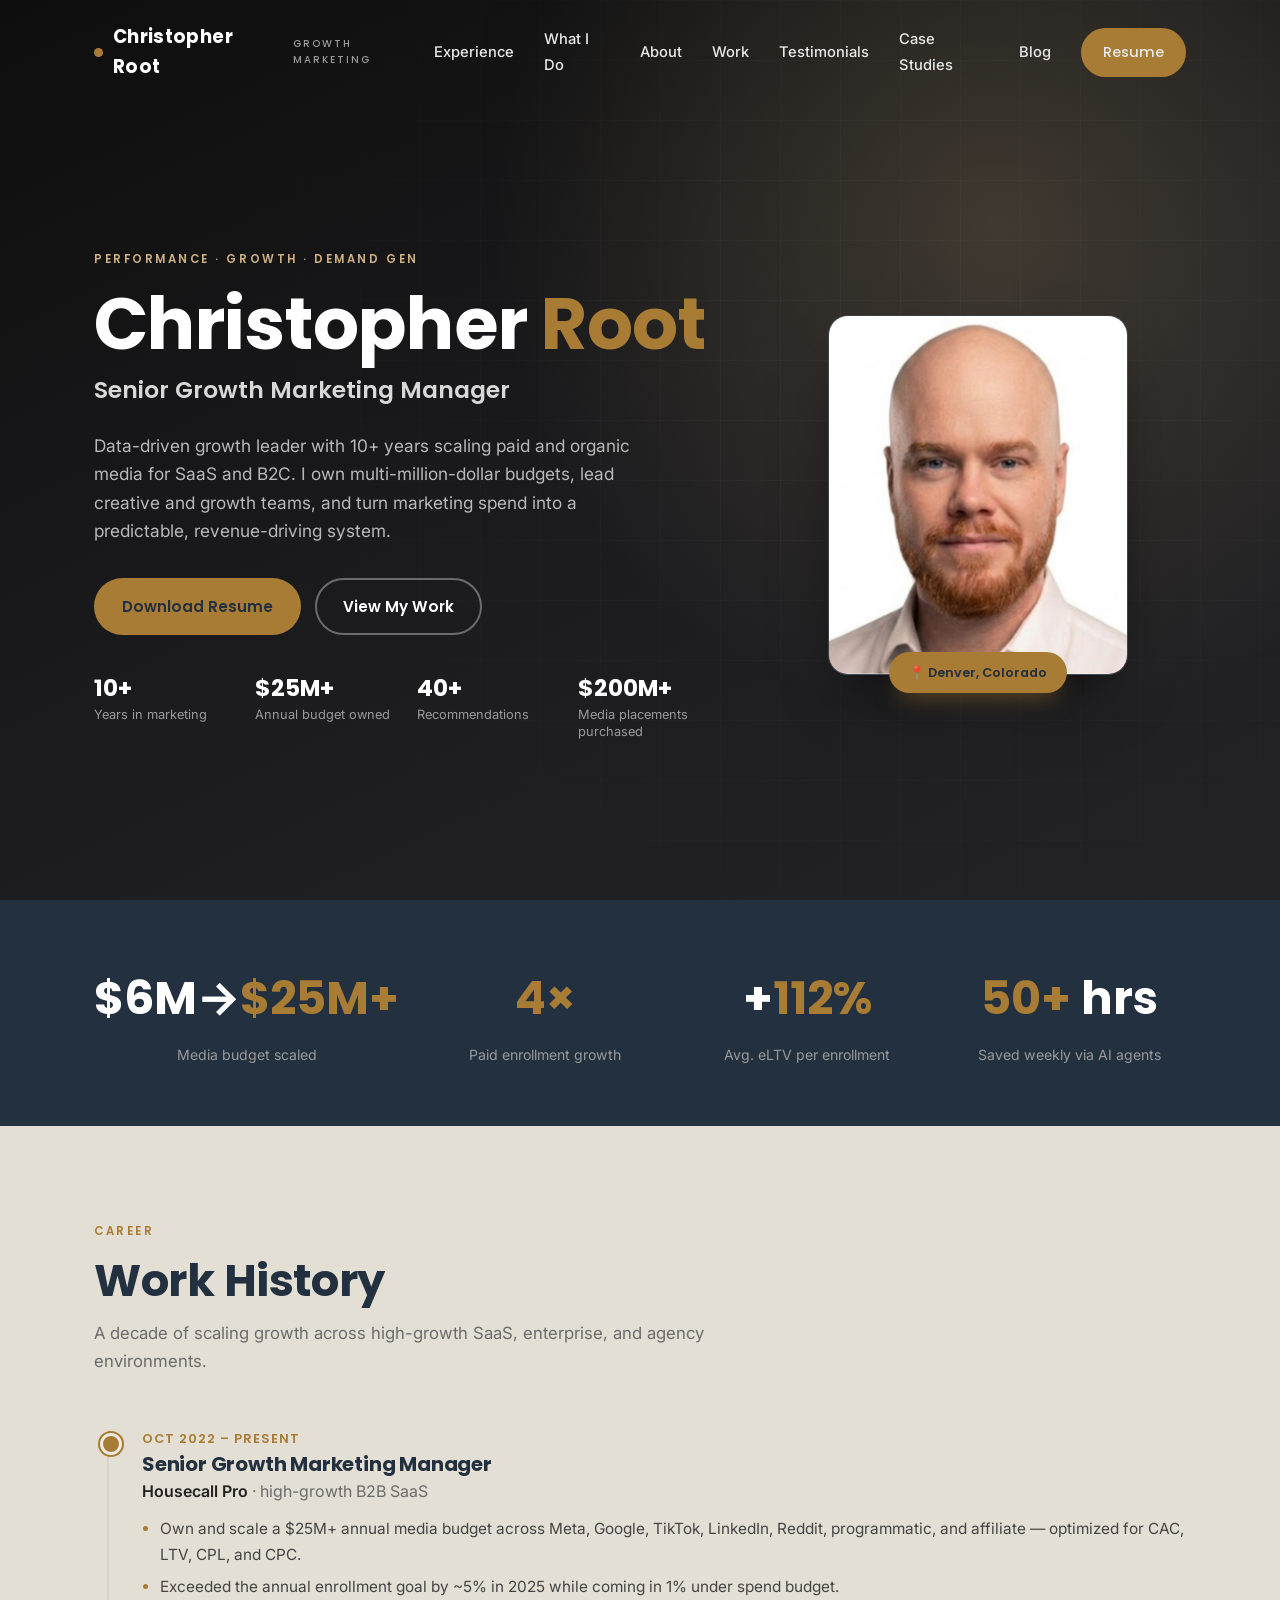
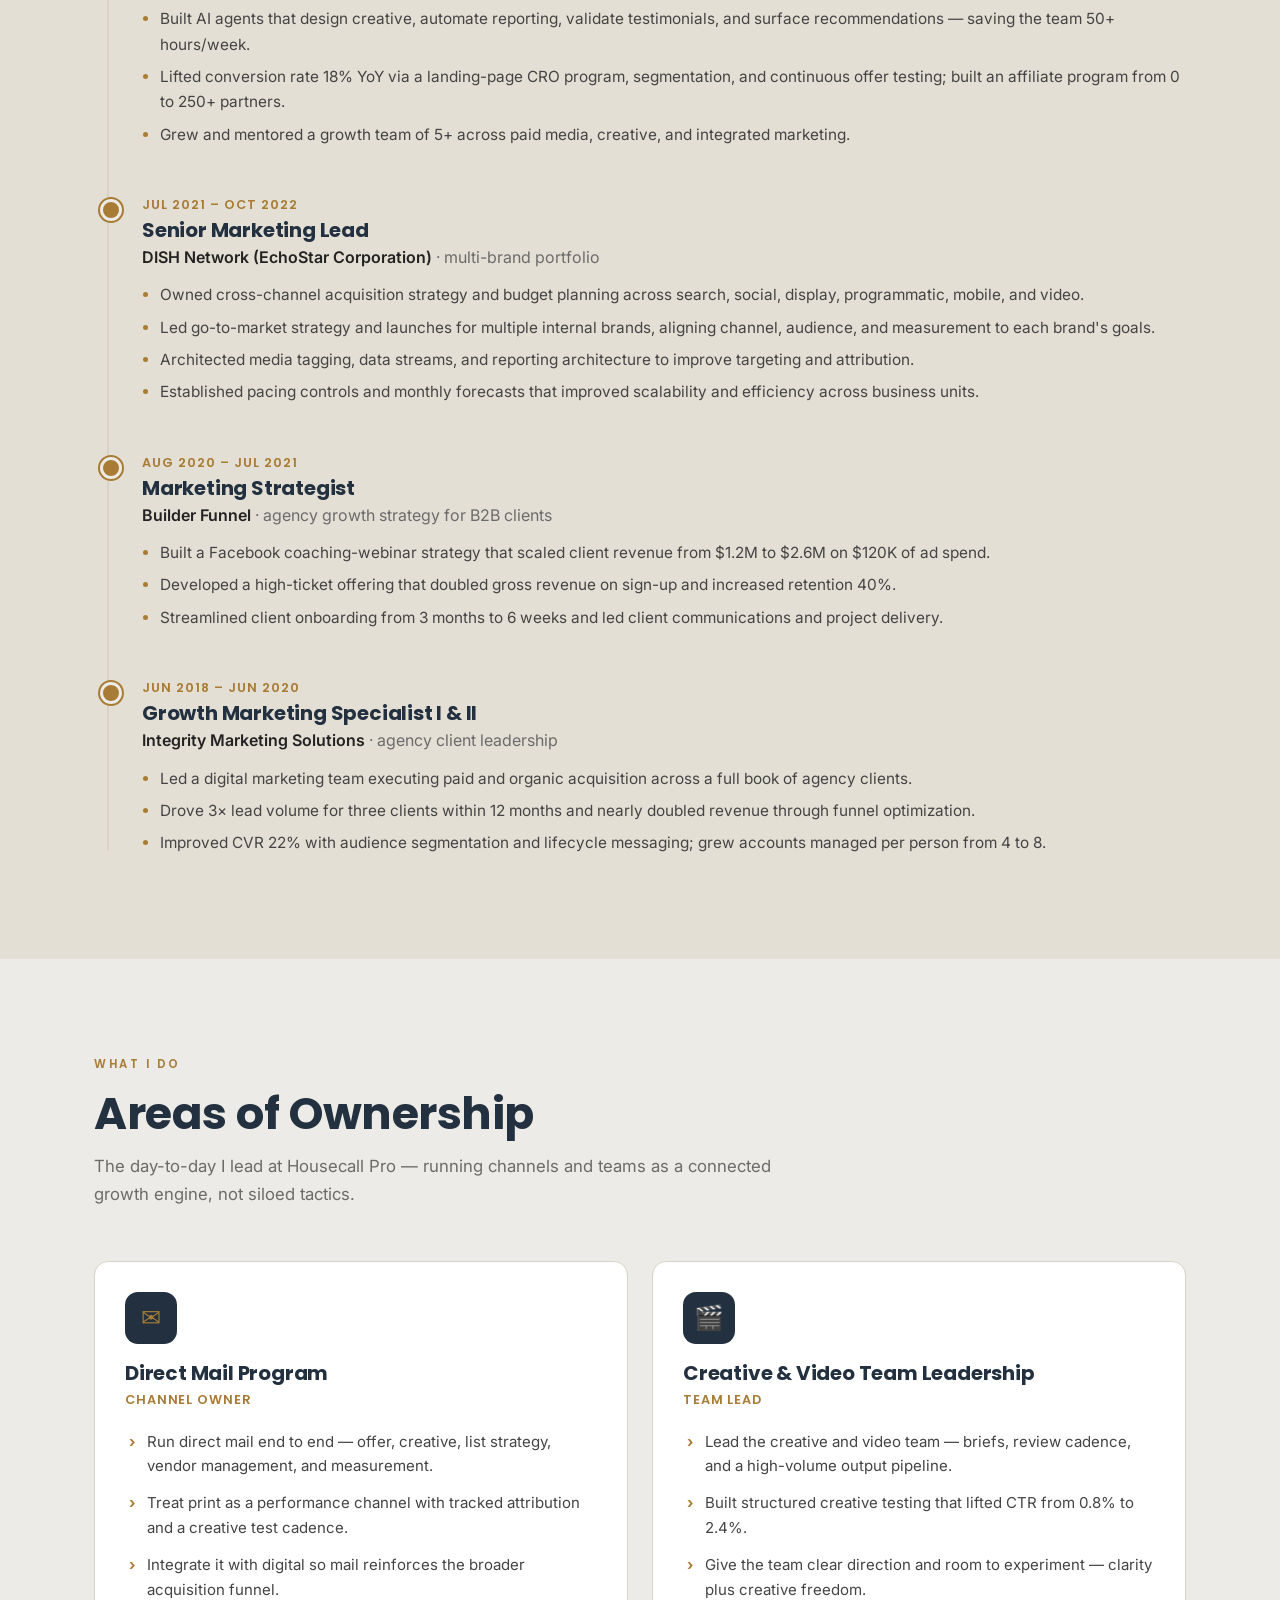
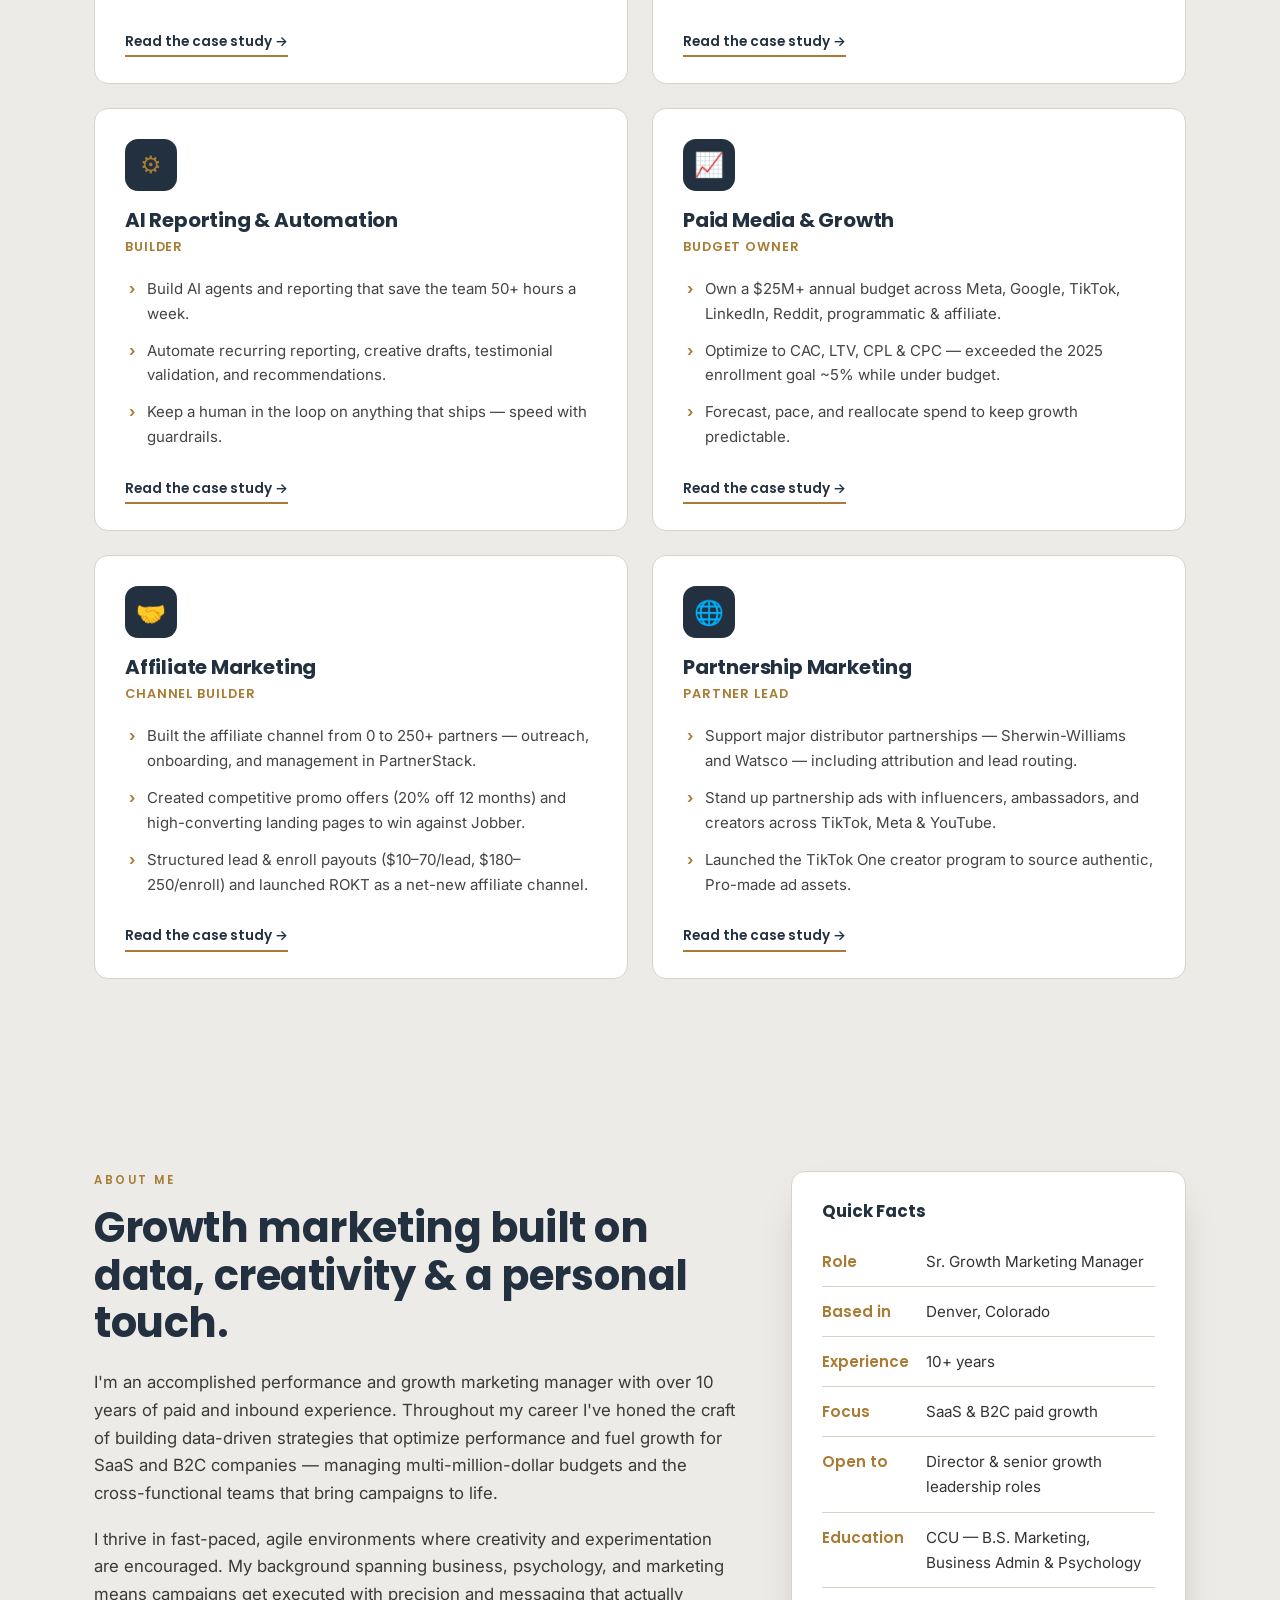
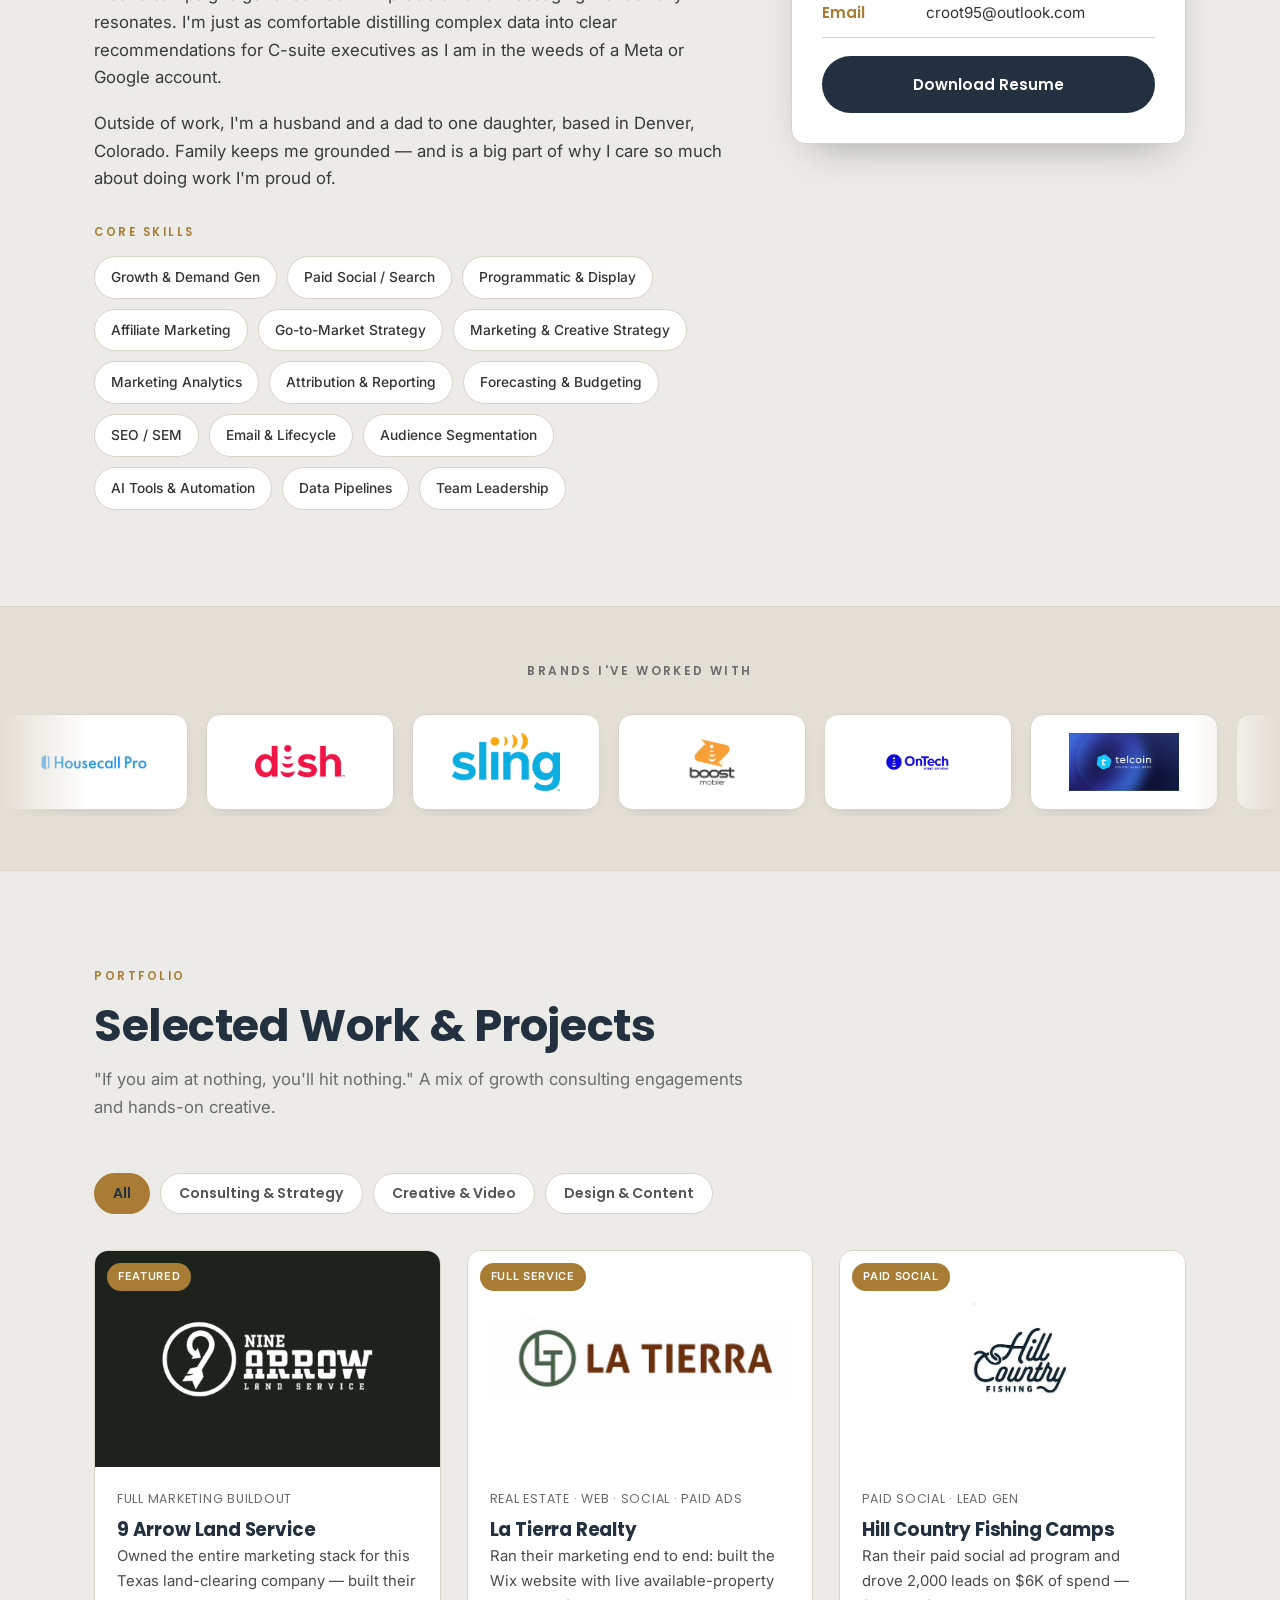
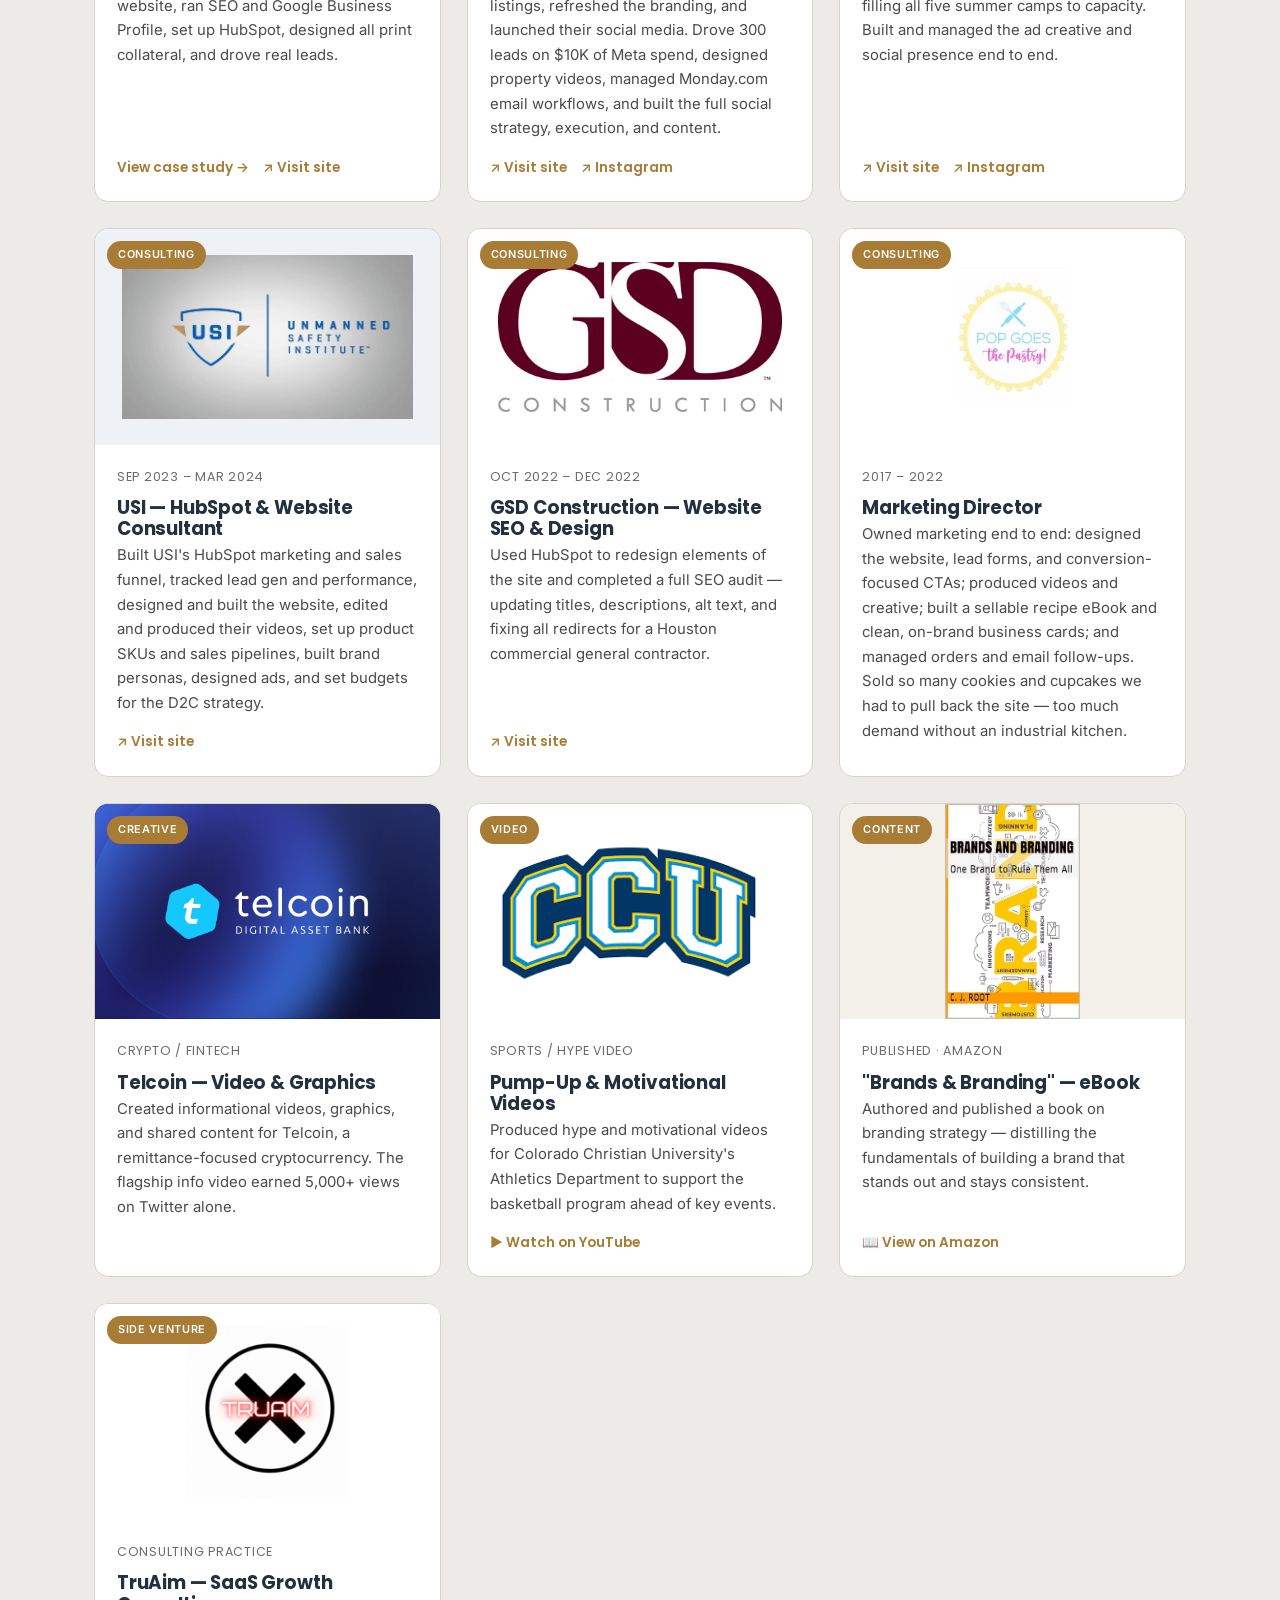
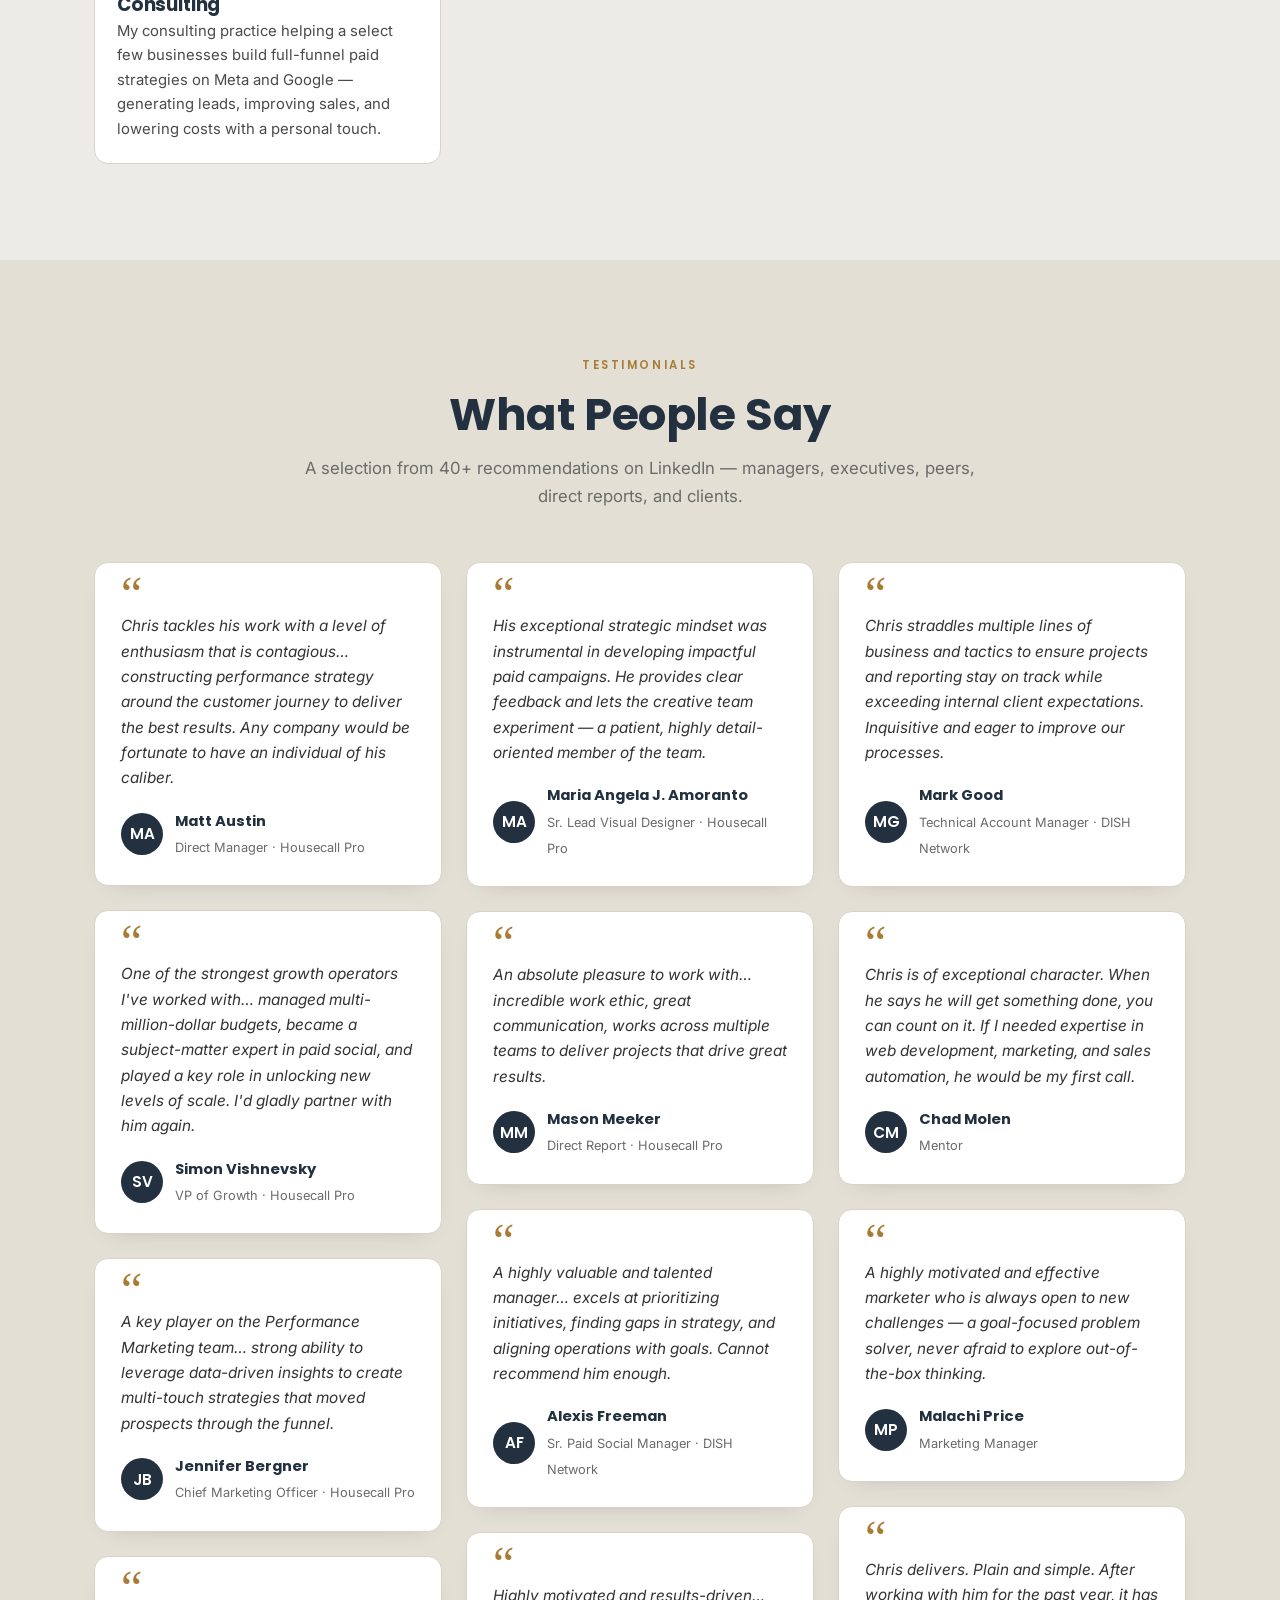
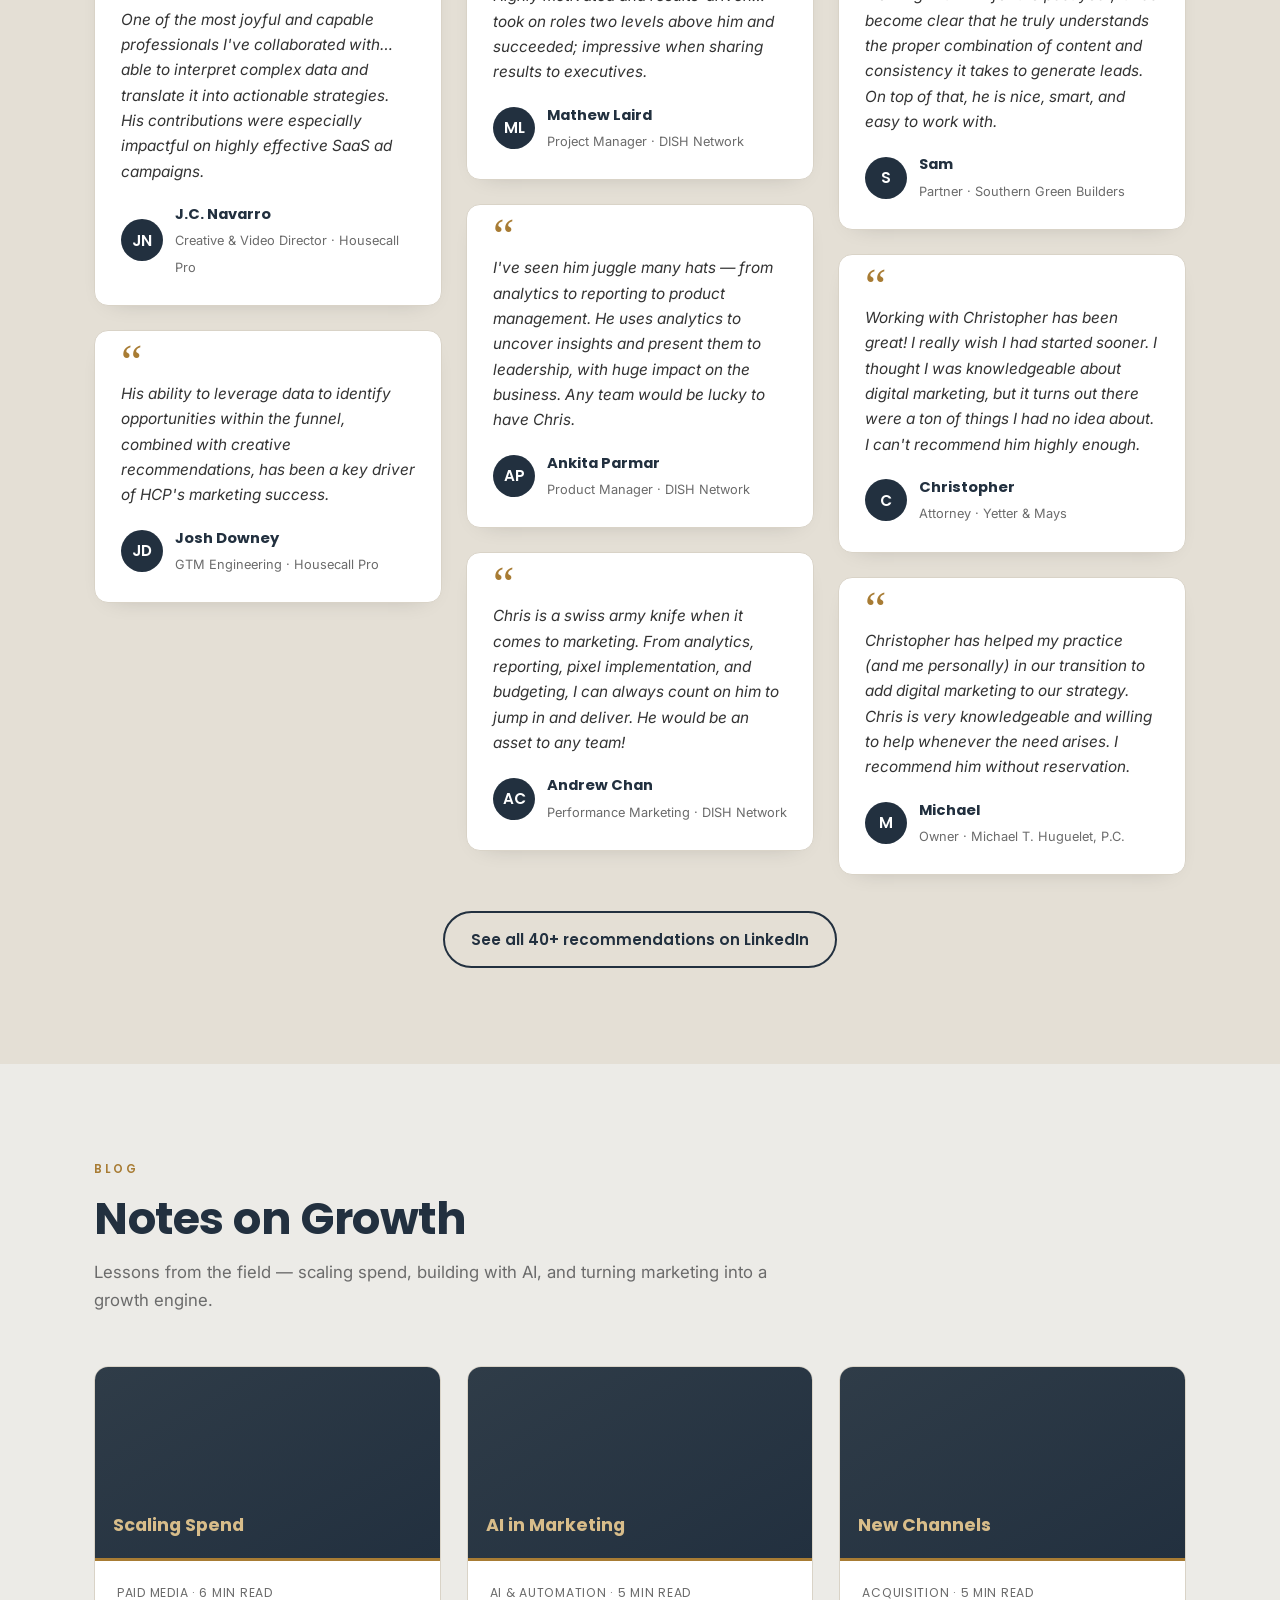
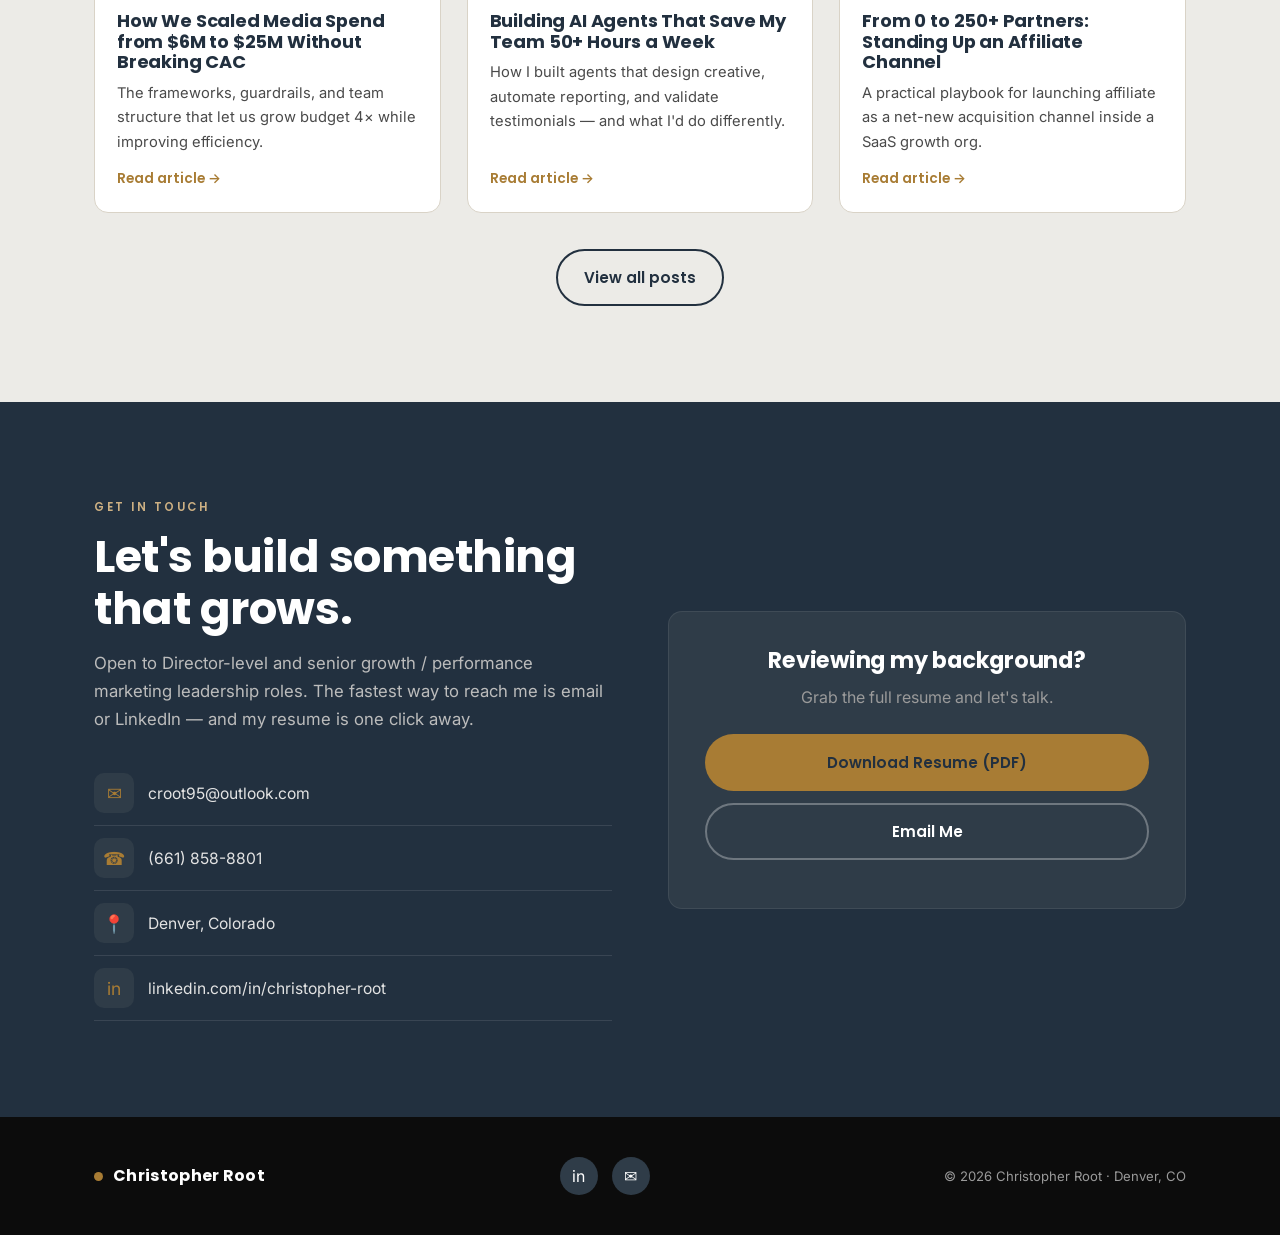
==== commit 7ce8ba1e: "Add files via upload" ====
--- a/index.html
+++ b/index.html
@@ -337,7 +337,7 @@
 
       <!-- La Tierra Realty -->
       <article class="card reveal" data-cat="consulting creative design">
-        <div class="thumb"><span class="tag">Full Service</span><img src="assets/work/latierra.png" alt="La Tierra Realty — Nolan Ranch social creative" style="width:100%;height:100%;object-fit:cover;"></div>
+        <div class="thumb" style="background:#fff;padding:24px;"><span class="tag">Full Service</span><img src="assets/work/latierra-logo.png" alt="La Tierra Realty" style="width:auto;height:auto;max-width:100%;max-height:90px;object-fit:contain;"></div>
         <div class="body">
           <div class="meta">Real Estate · Web · Social · Paid Ads</div>
           <h3>La Tierra Realty</h3>
@@ -351,7 +351,7 @@
 
       <!-- Hill Country Fishing Camps -->
       <article class="card reveal" data-cat="consulting creative">
-        <div class="thumb" style="background:linear-gradient(150deg,#1d6e56,#0c4536);"><span class="tag">Paid Social</span><div class="glyph">Hill Country Fishing Camps</div></div>
+        <div class="thumb" style="background:#fff;padding:20px;"><span class="tag">Paid Social</span><img src="assets/work/hillcountry-logo.jpg" alt="Hill Country Fishing" style="width:auto;height:auto;max-width:100%;max-height:130px;object-fit:contain;"></div>
         <div class="body">
           <div class="meta">Paid Social · Lead Gen</div>
           <h3>Hill Country Fishing Camps</h3>
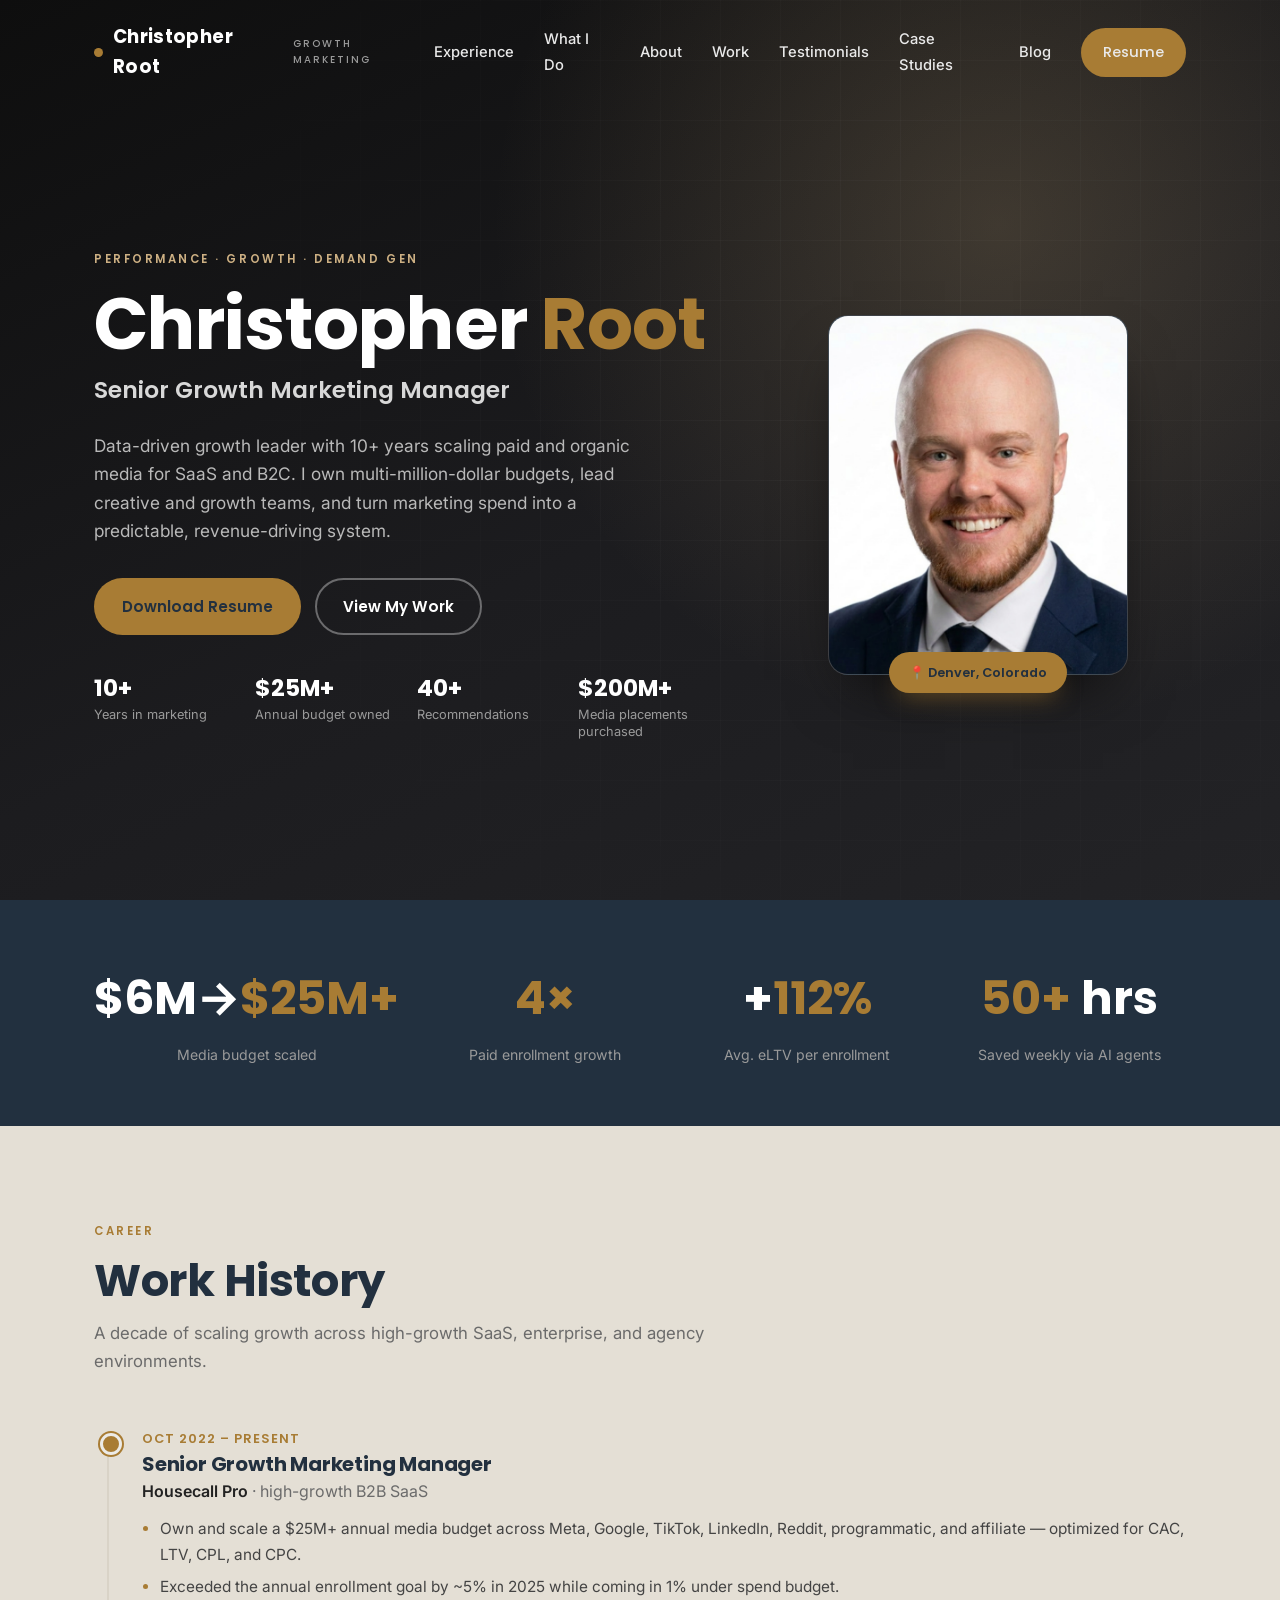
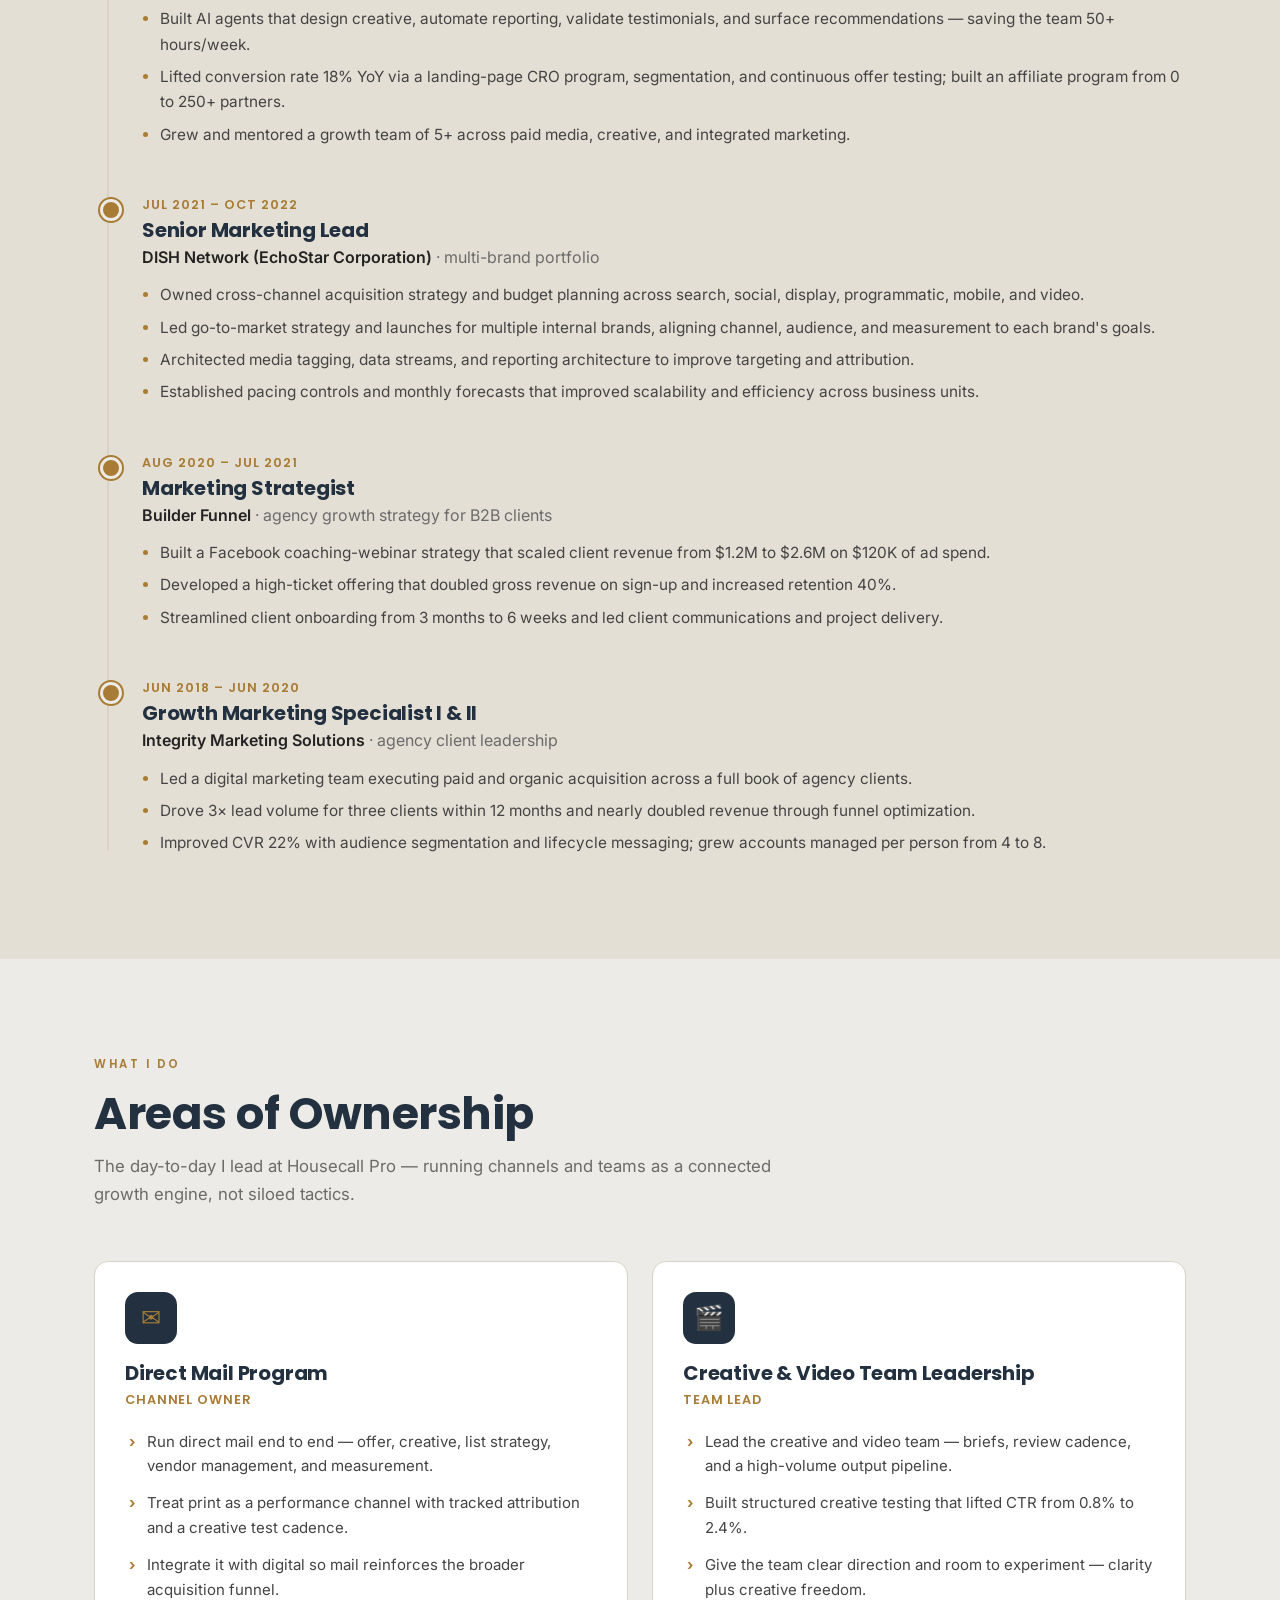
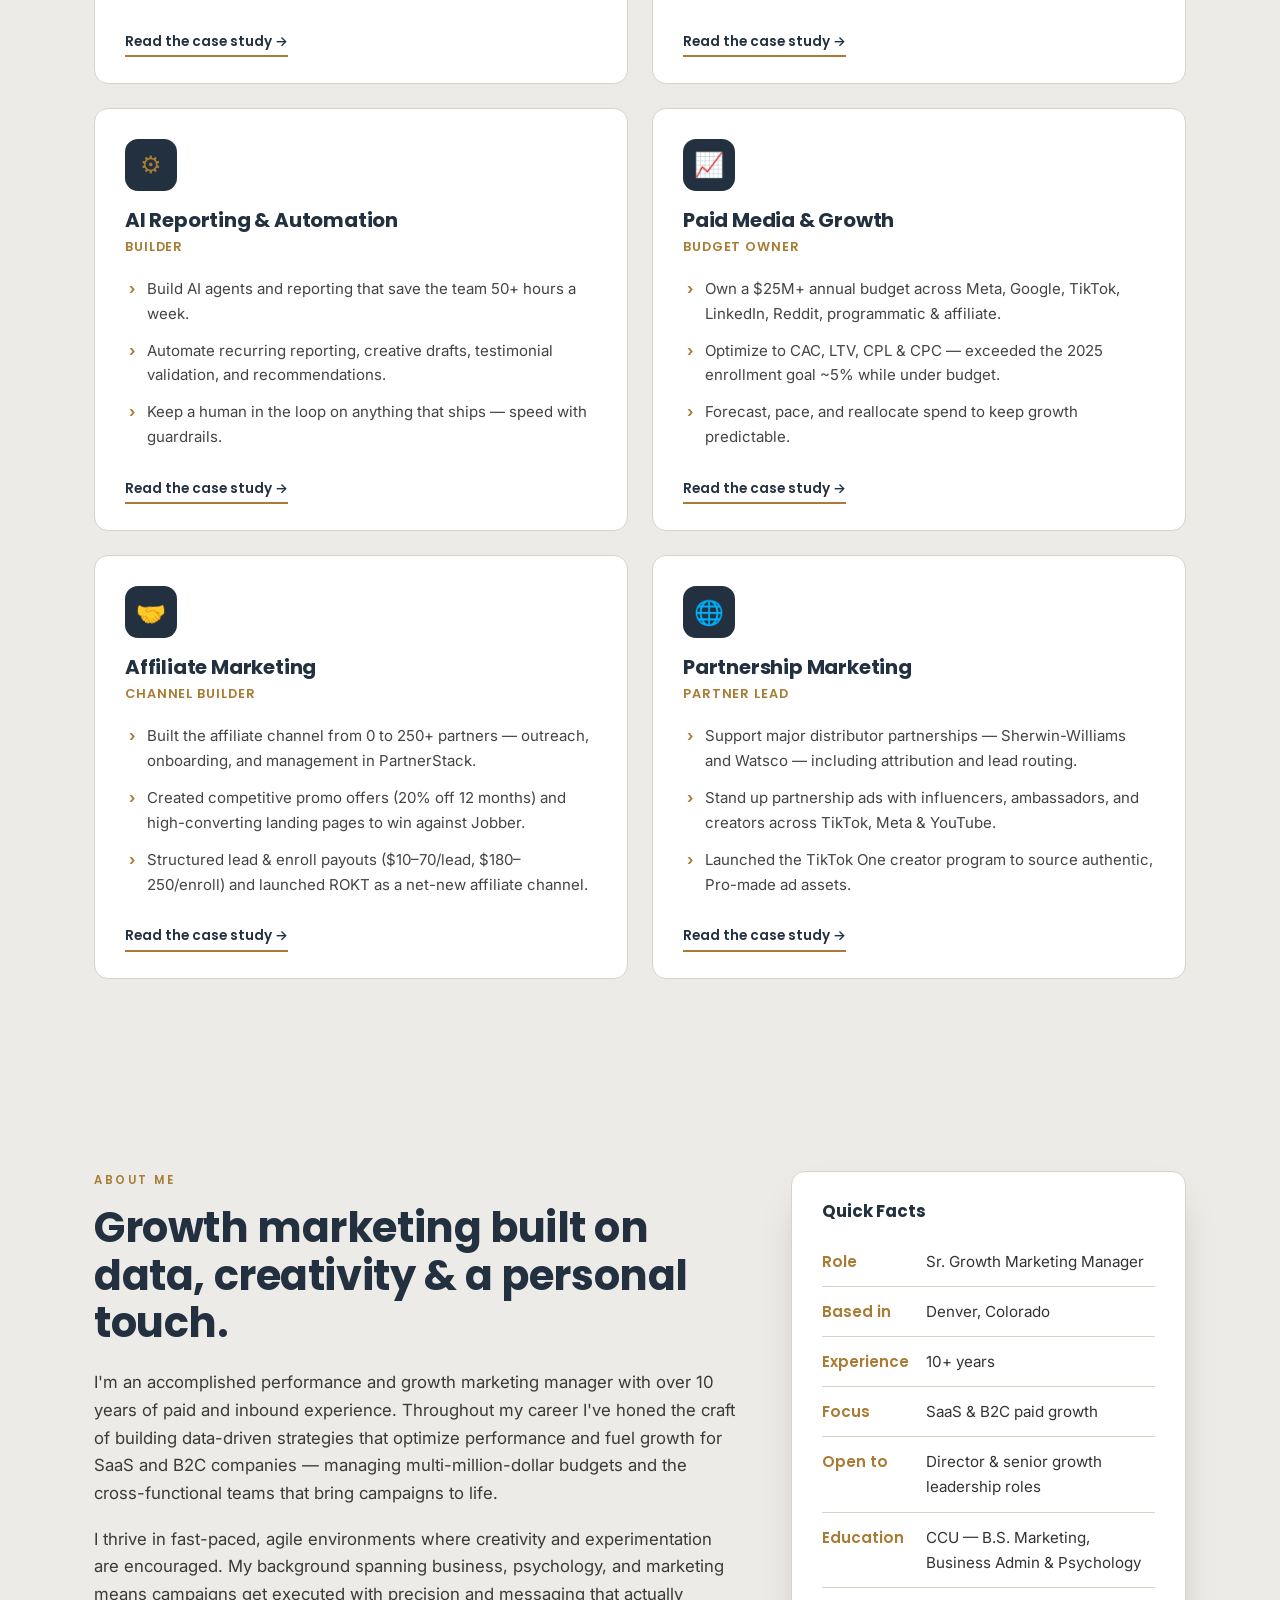
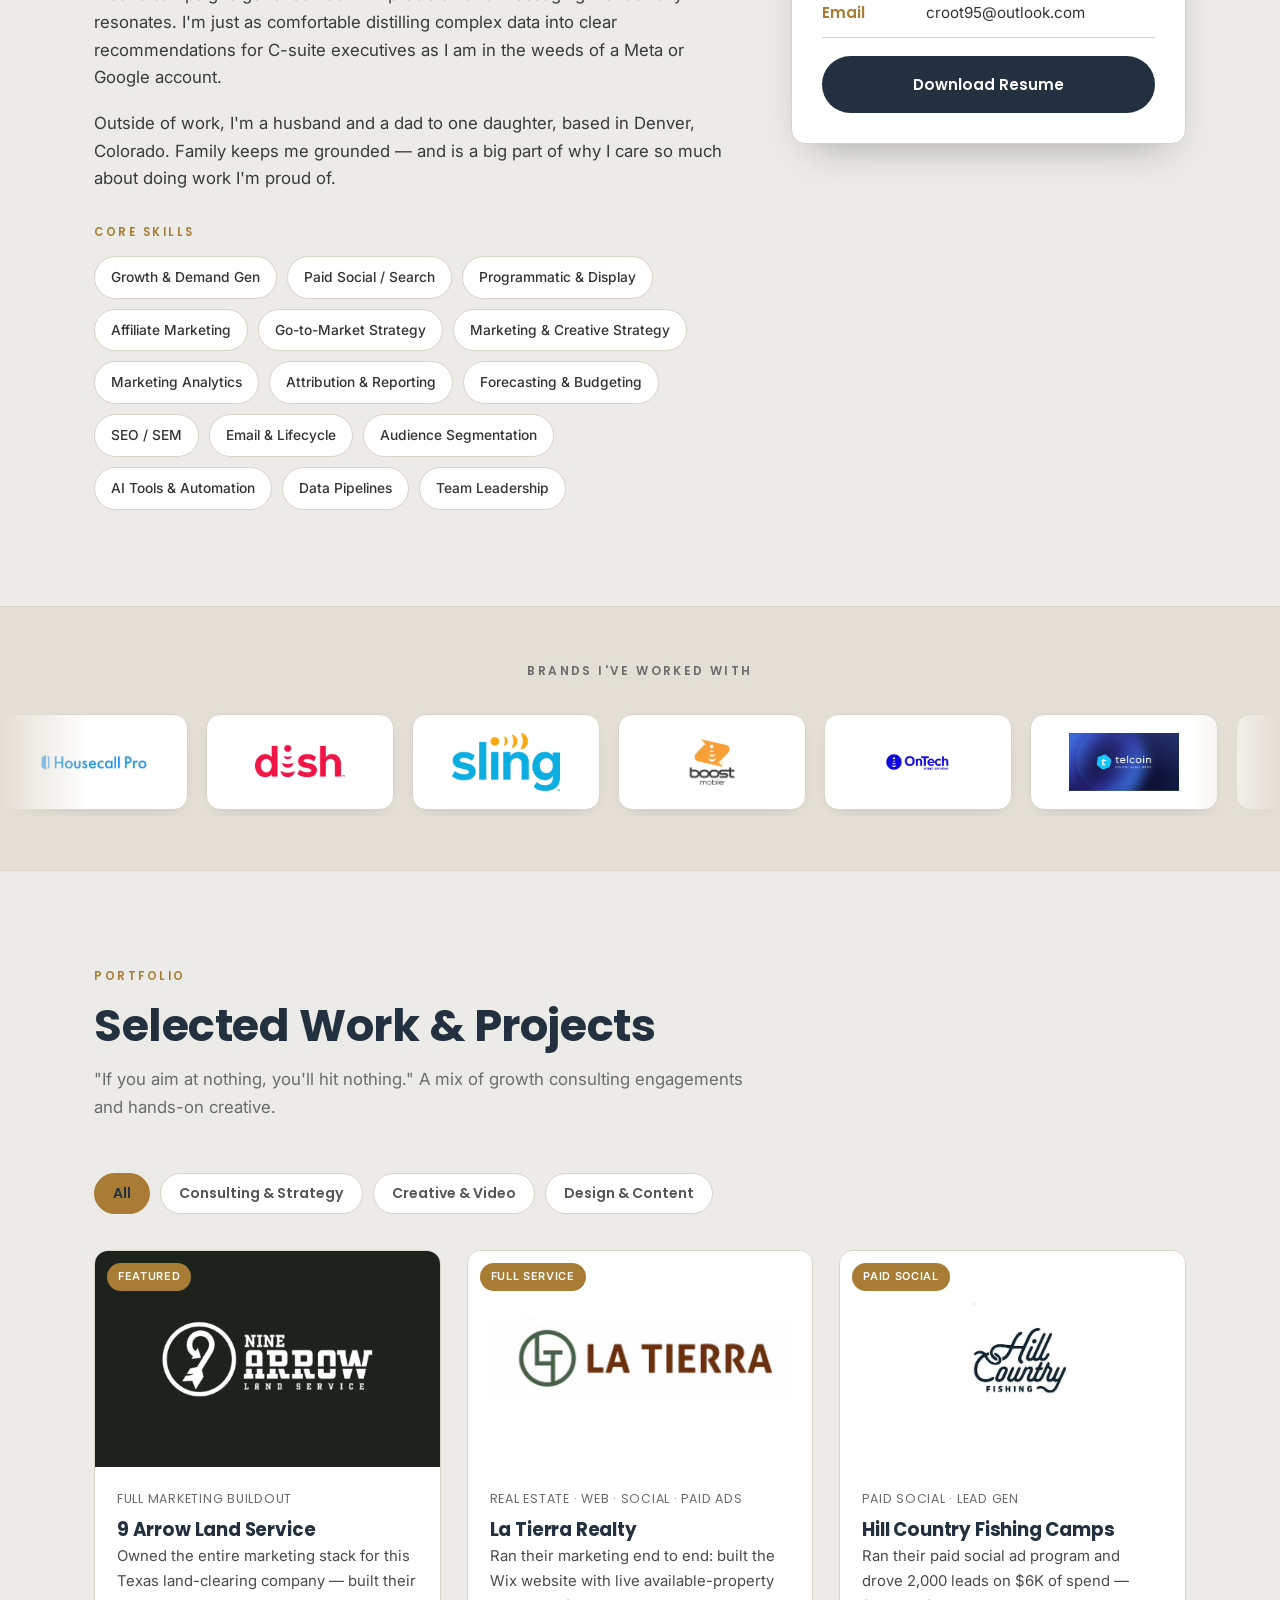
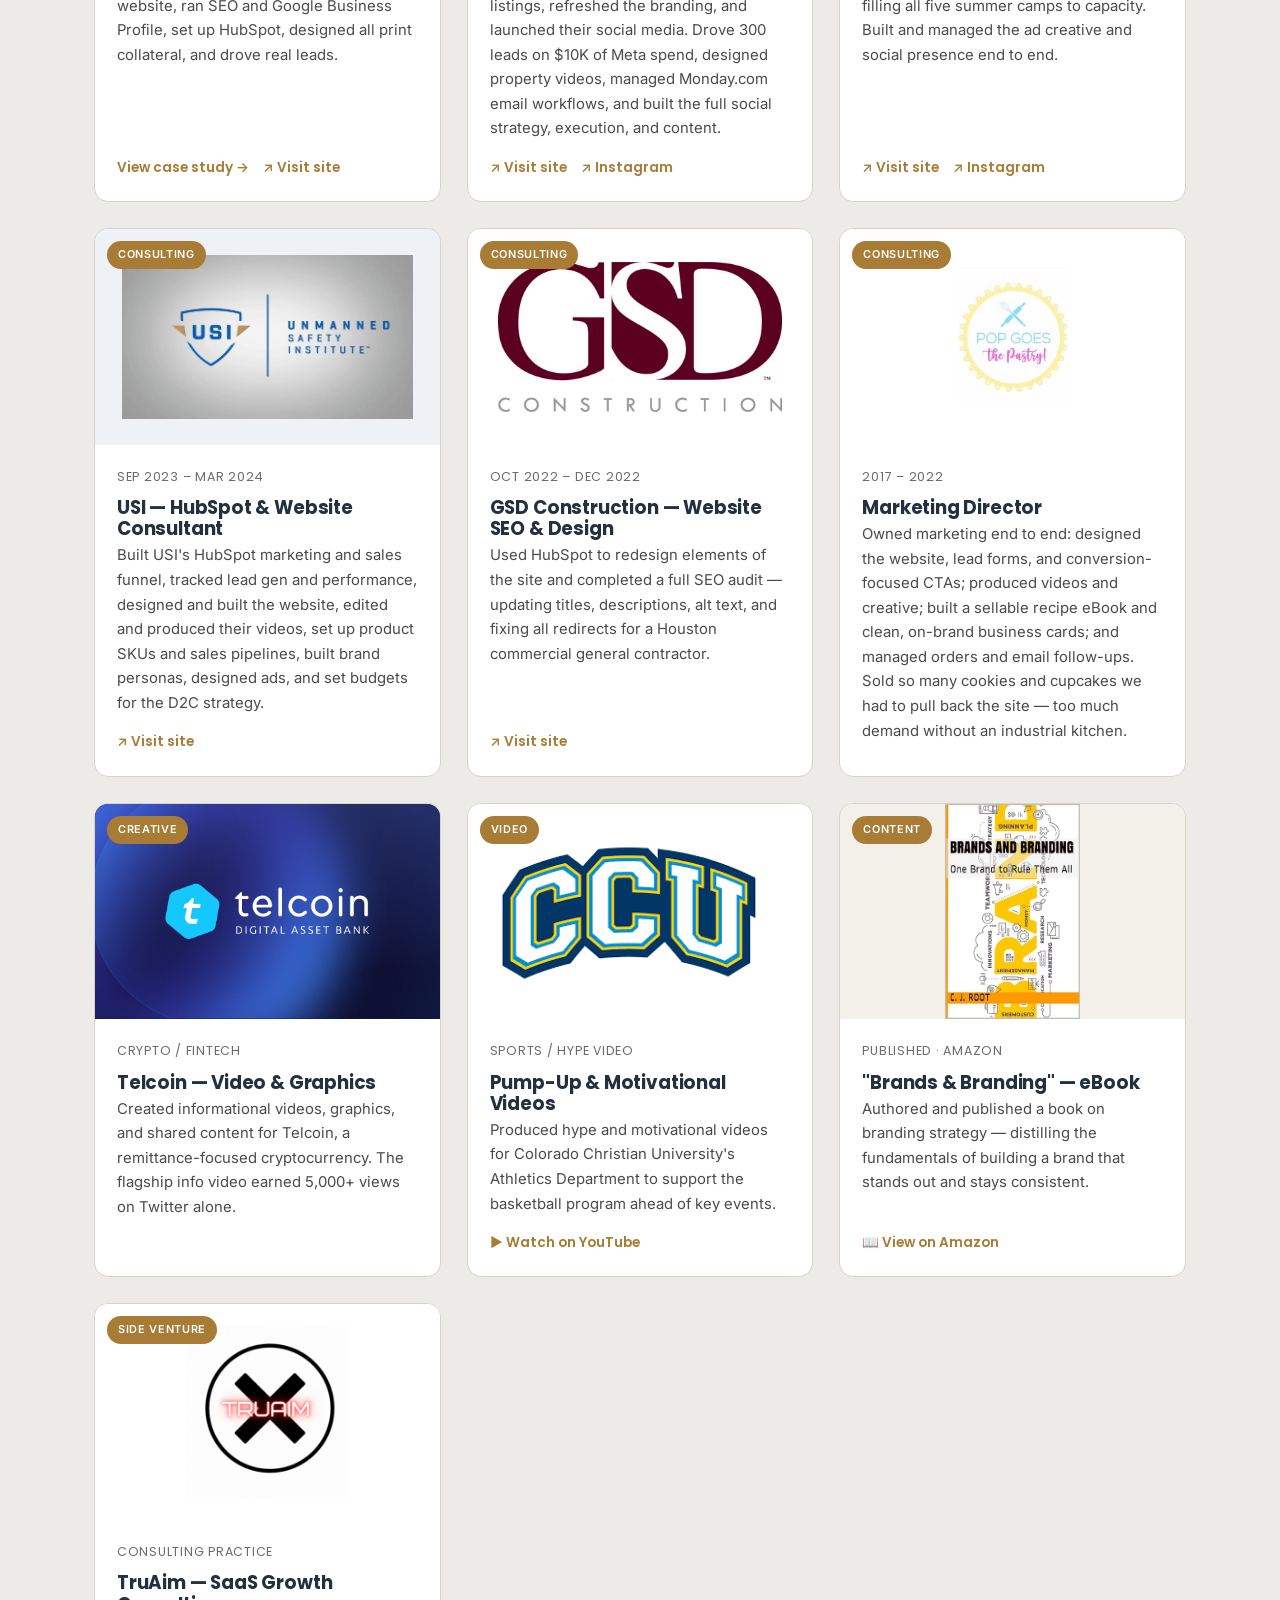
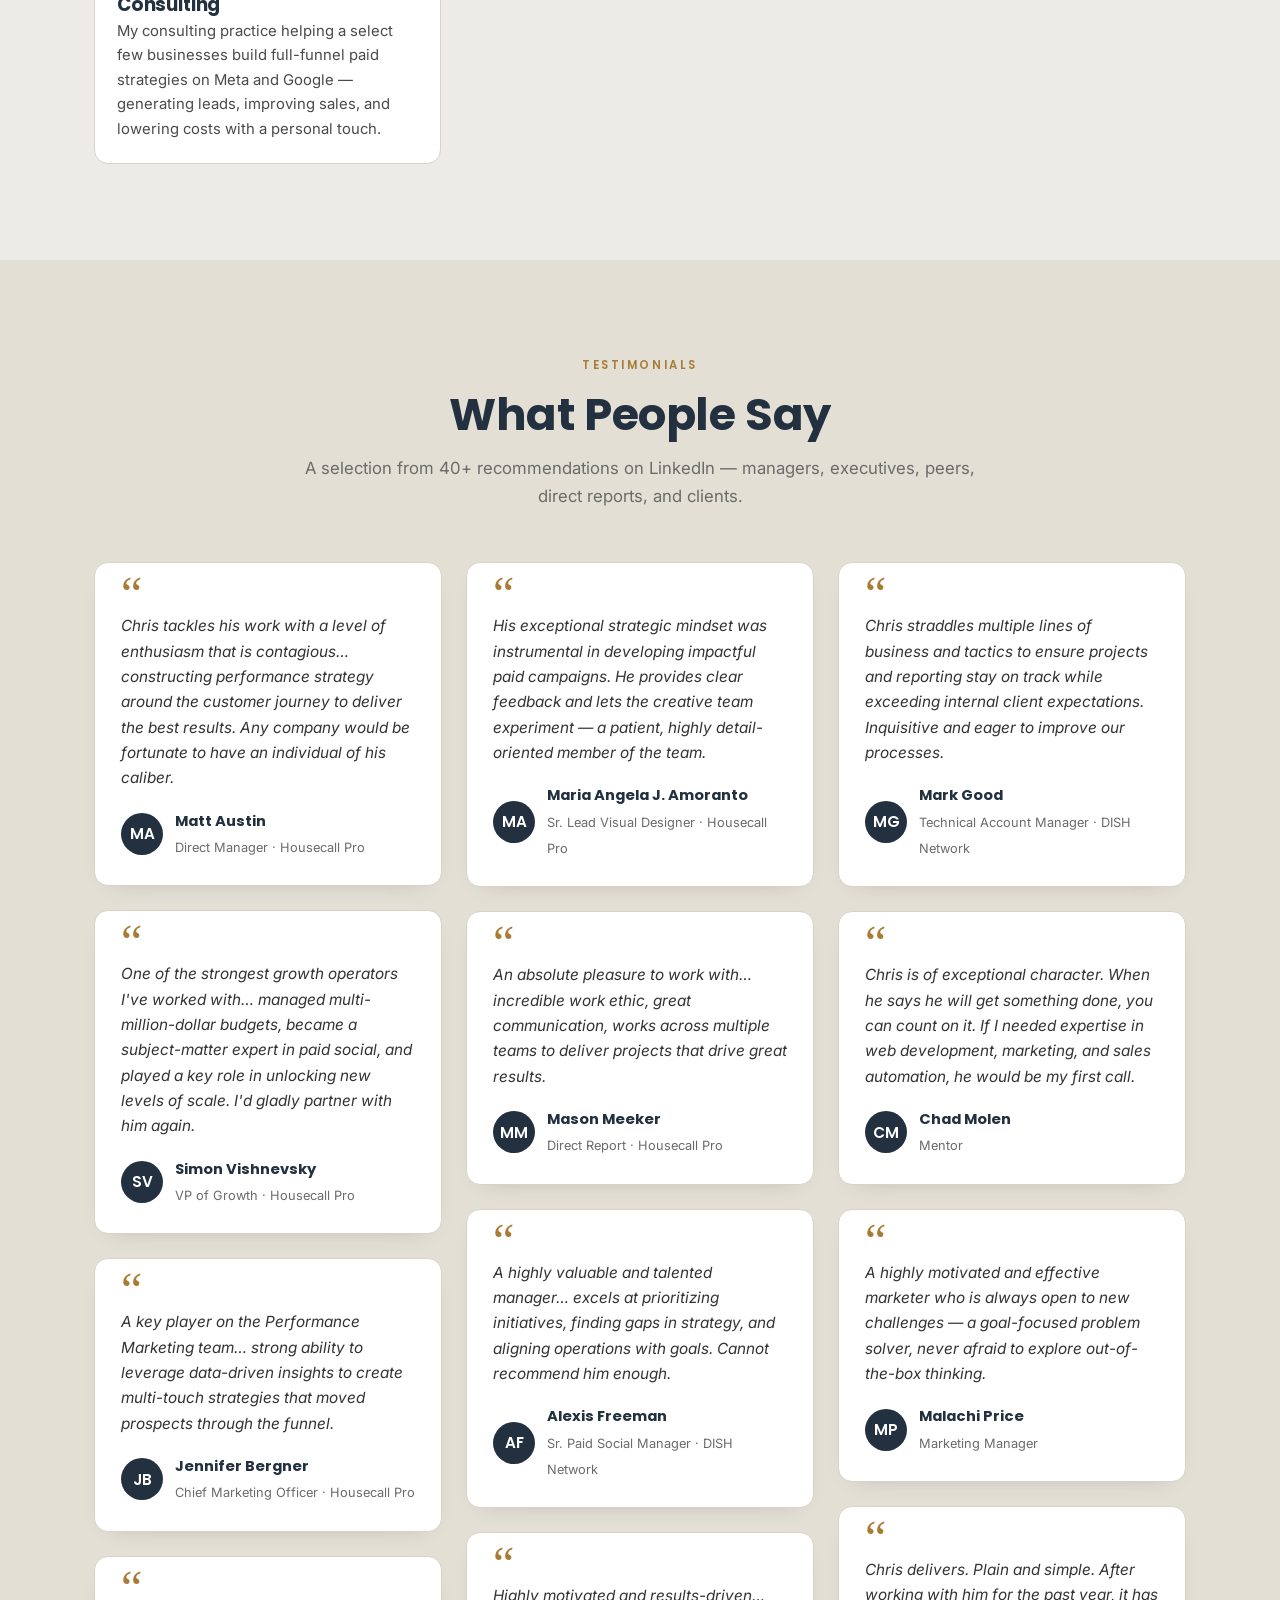
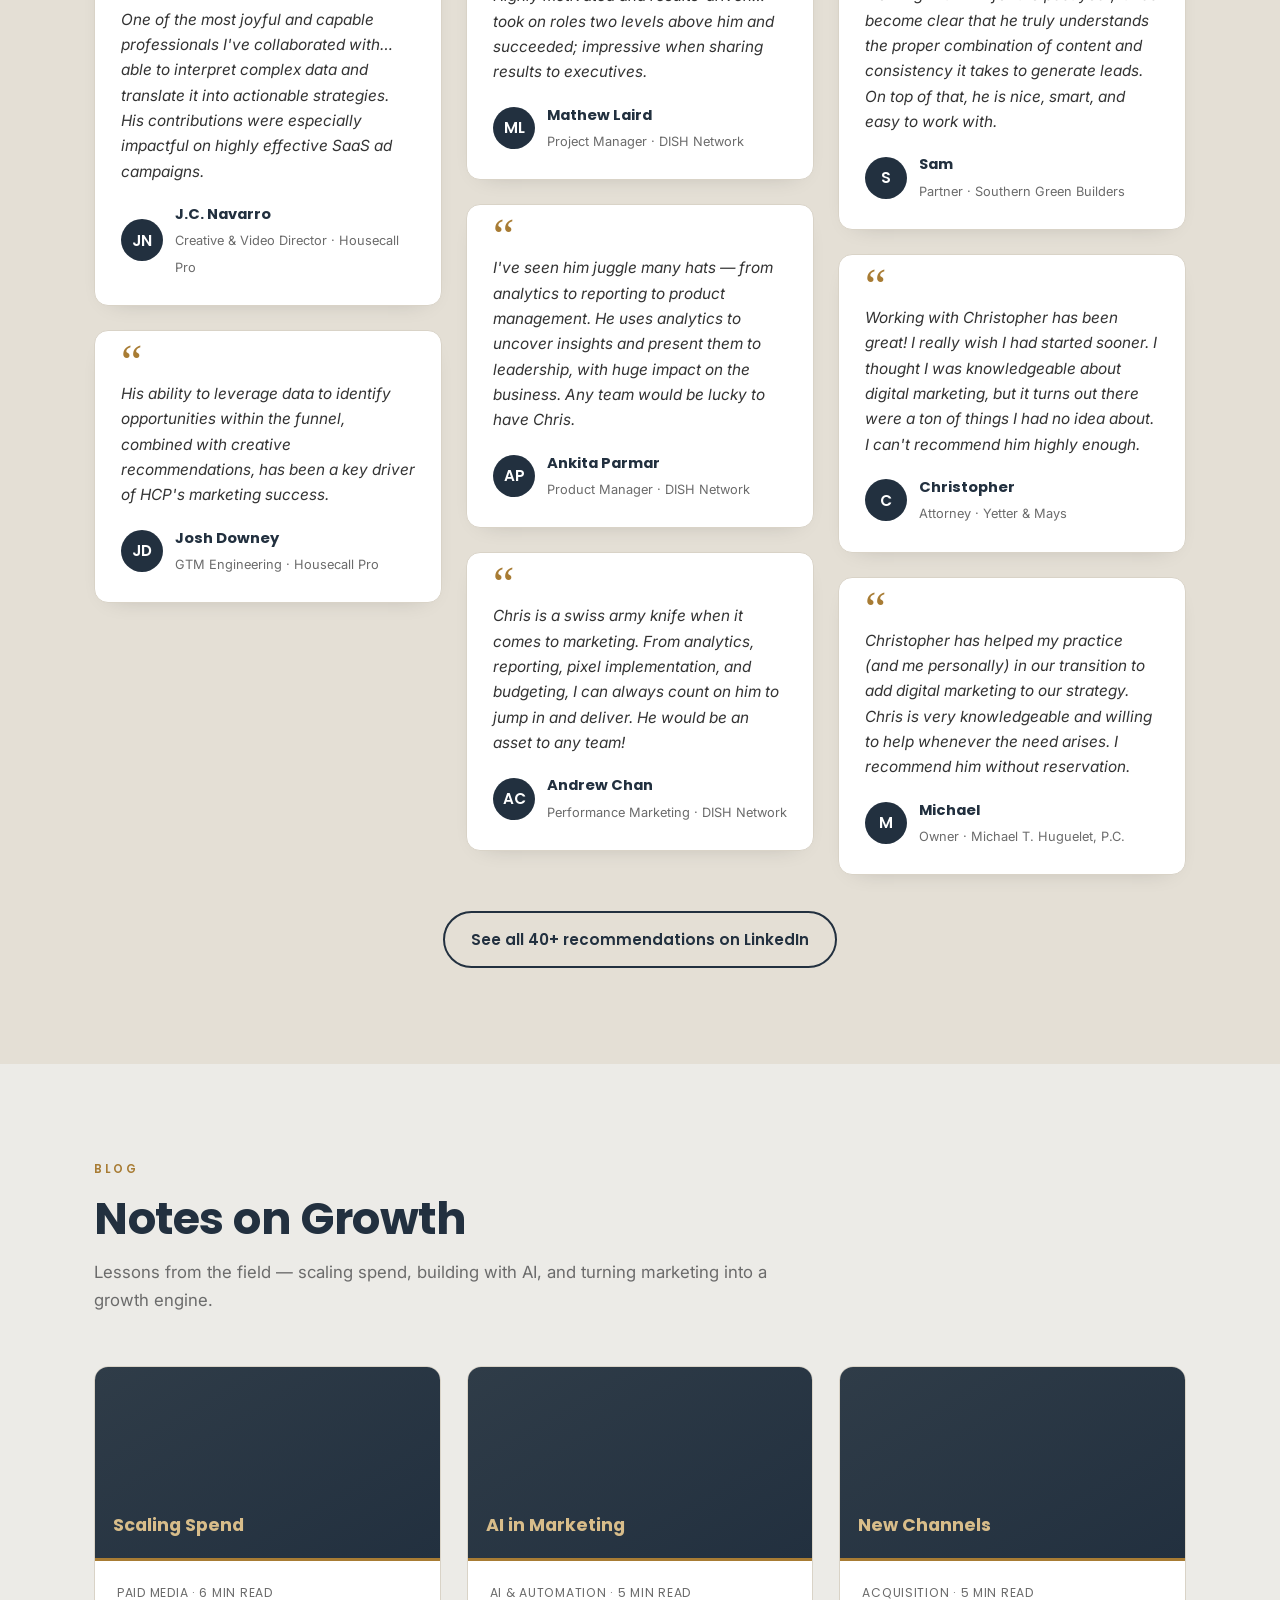
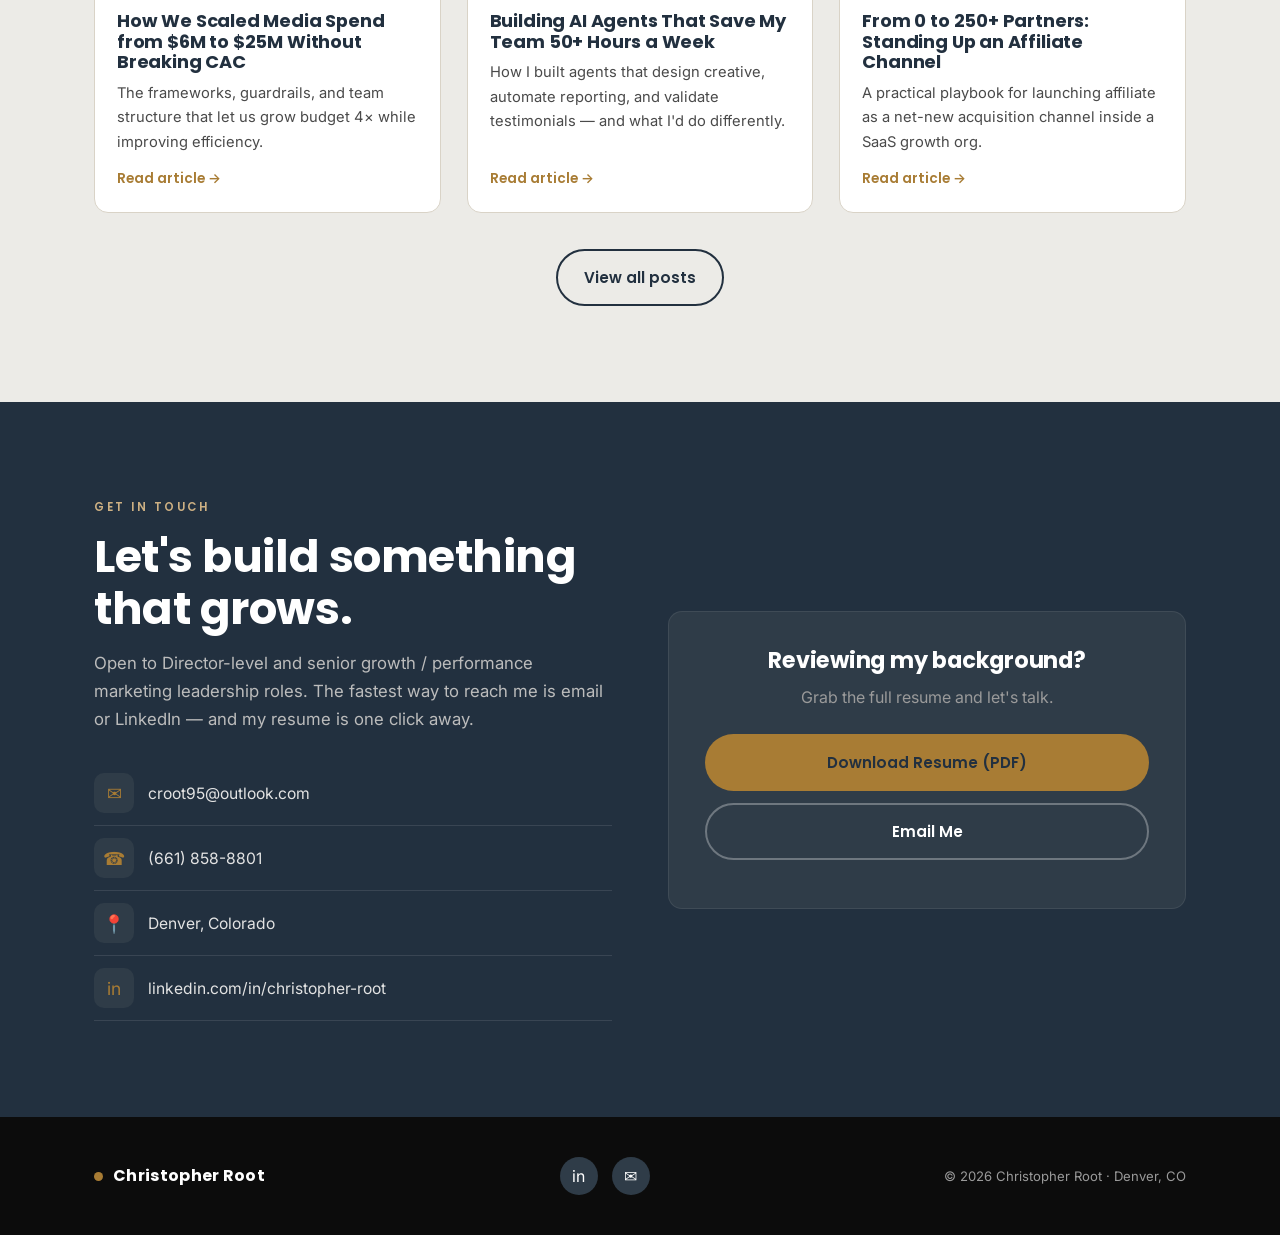
==== commit cb4e7c74: "Add files via upload" ====
--- a/index.html
+++ b/index.html
@@ -1,6 +1,14 @@
 <!DOCTYPE html>
 <html lang="en">
 <head>
+<!-- Google tag (gtag.js) -->
+<script async src="https://www.googletagmanager.com/gtag/js?id=G-J3HHPB8EJG"></script>
+<script>
+  window.dataLayer = window.dataLayer || [];
+  function gtag(){dataLayer.push(arguments);}
+  gtag('js', new Date());
+  gtag('config', 'G-J3HHPB8EJG');
+</script>
 <meta charset="UTF-8">
 <meta name="viewport" content="width=device-width, initial-scale=1.0">
 <title>Christopher Root — Senior Growth Marketing Manager</title>
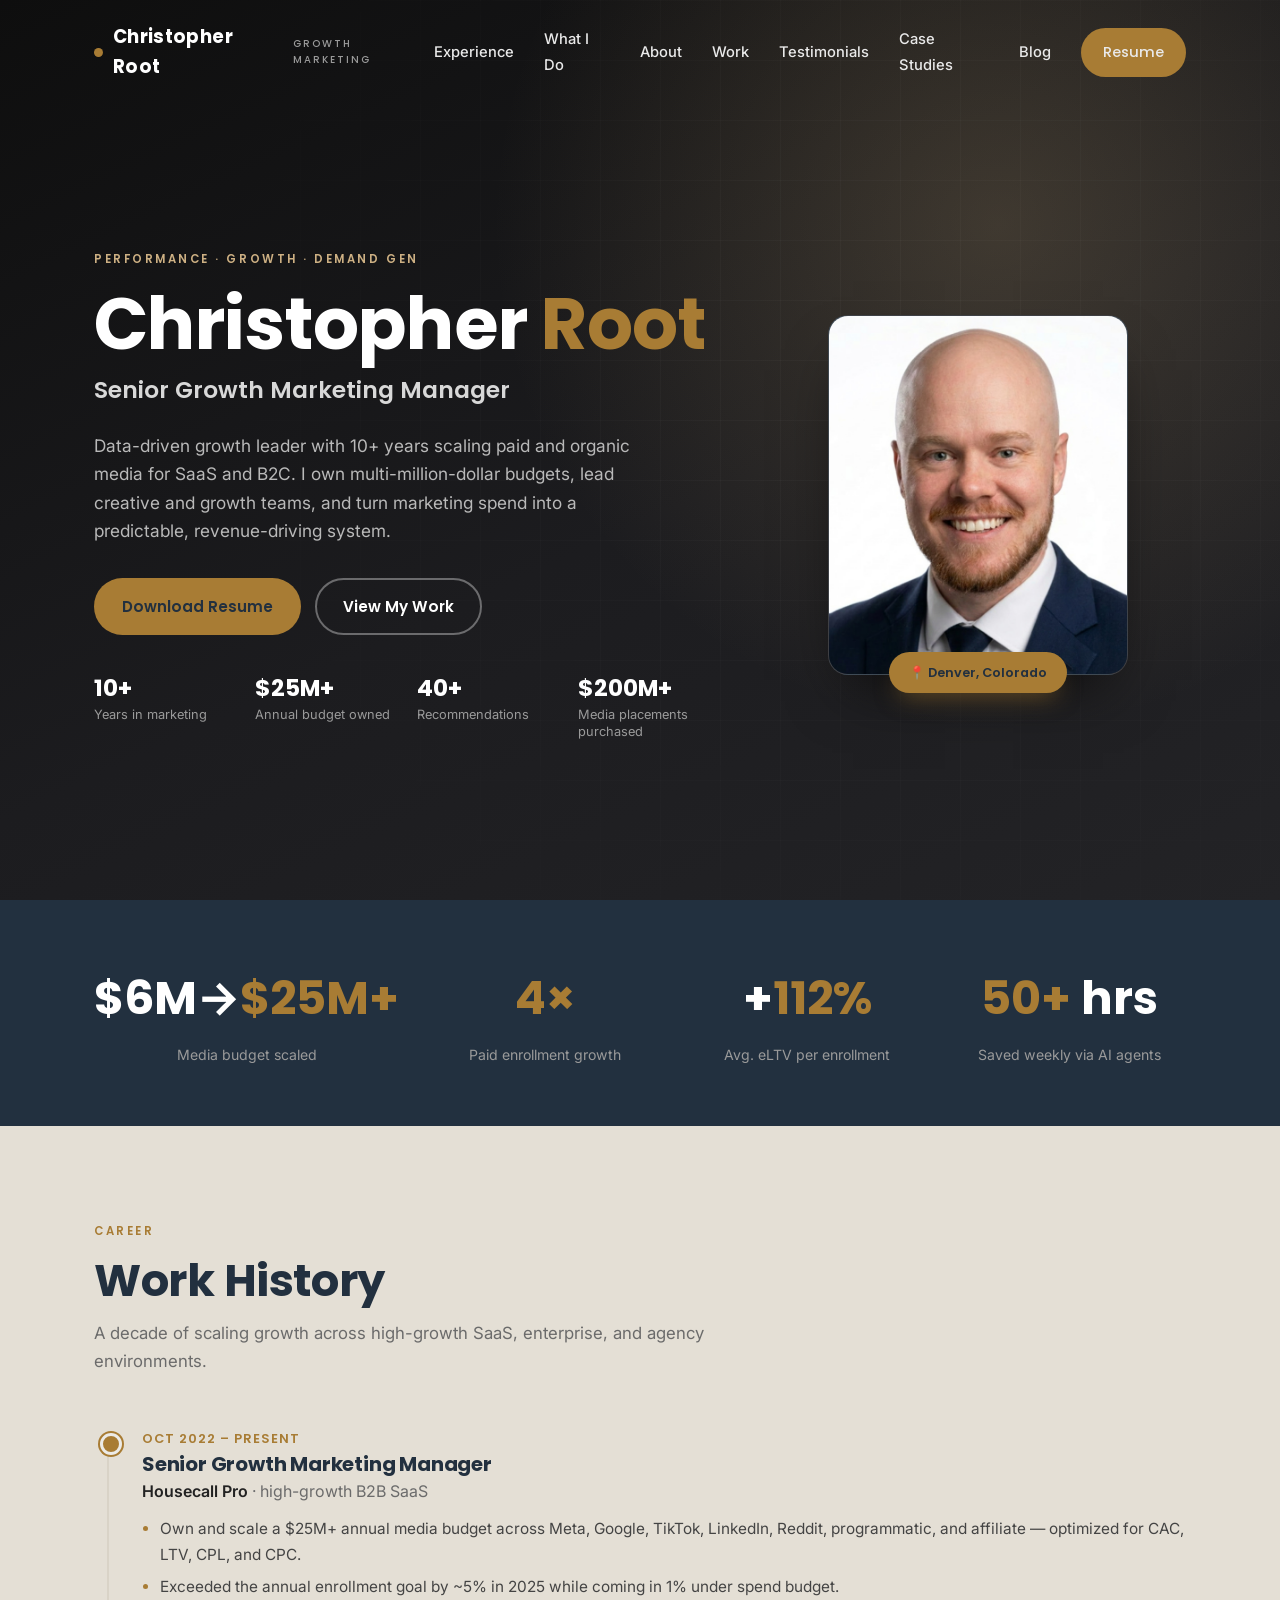
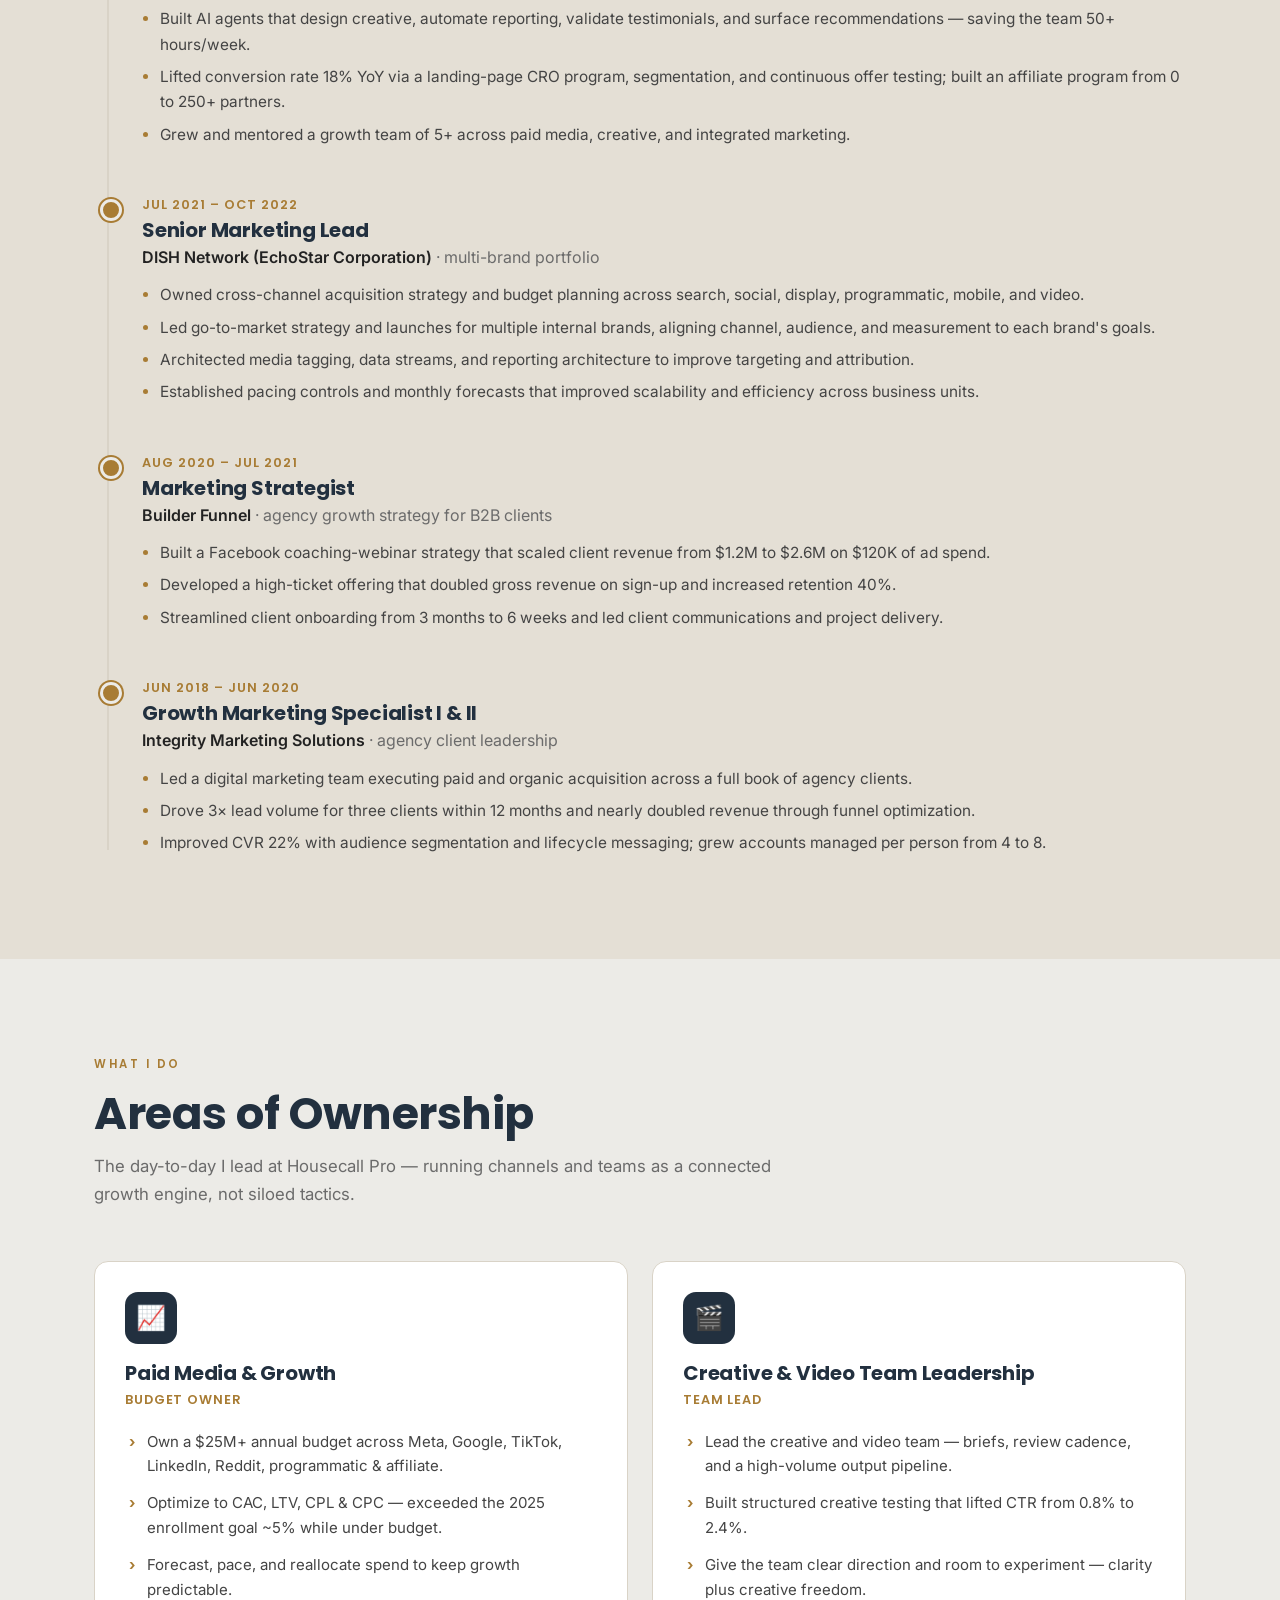
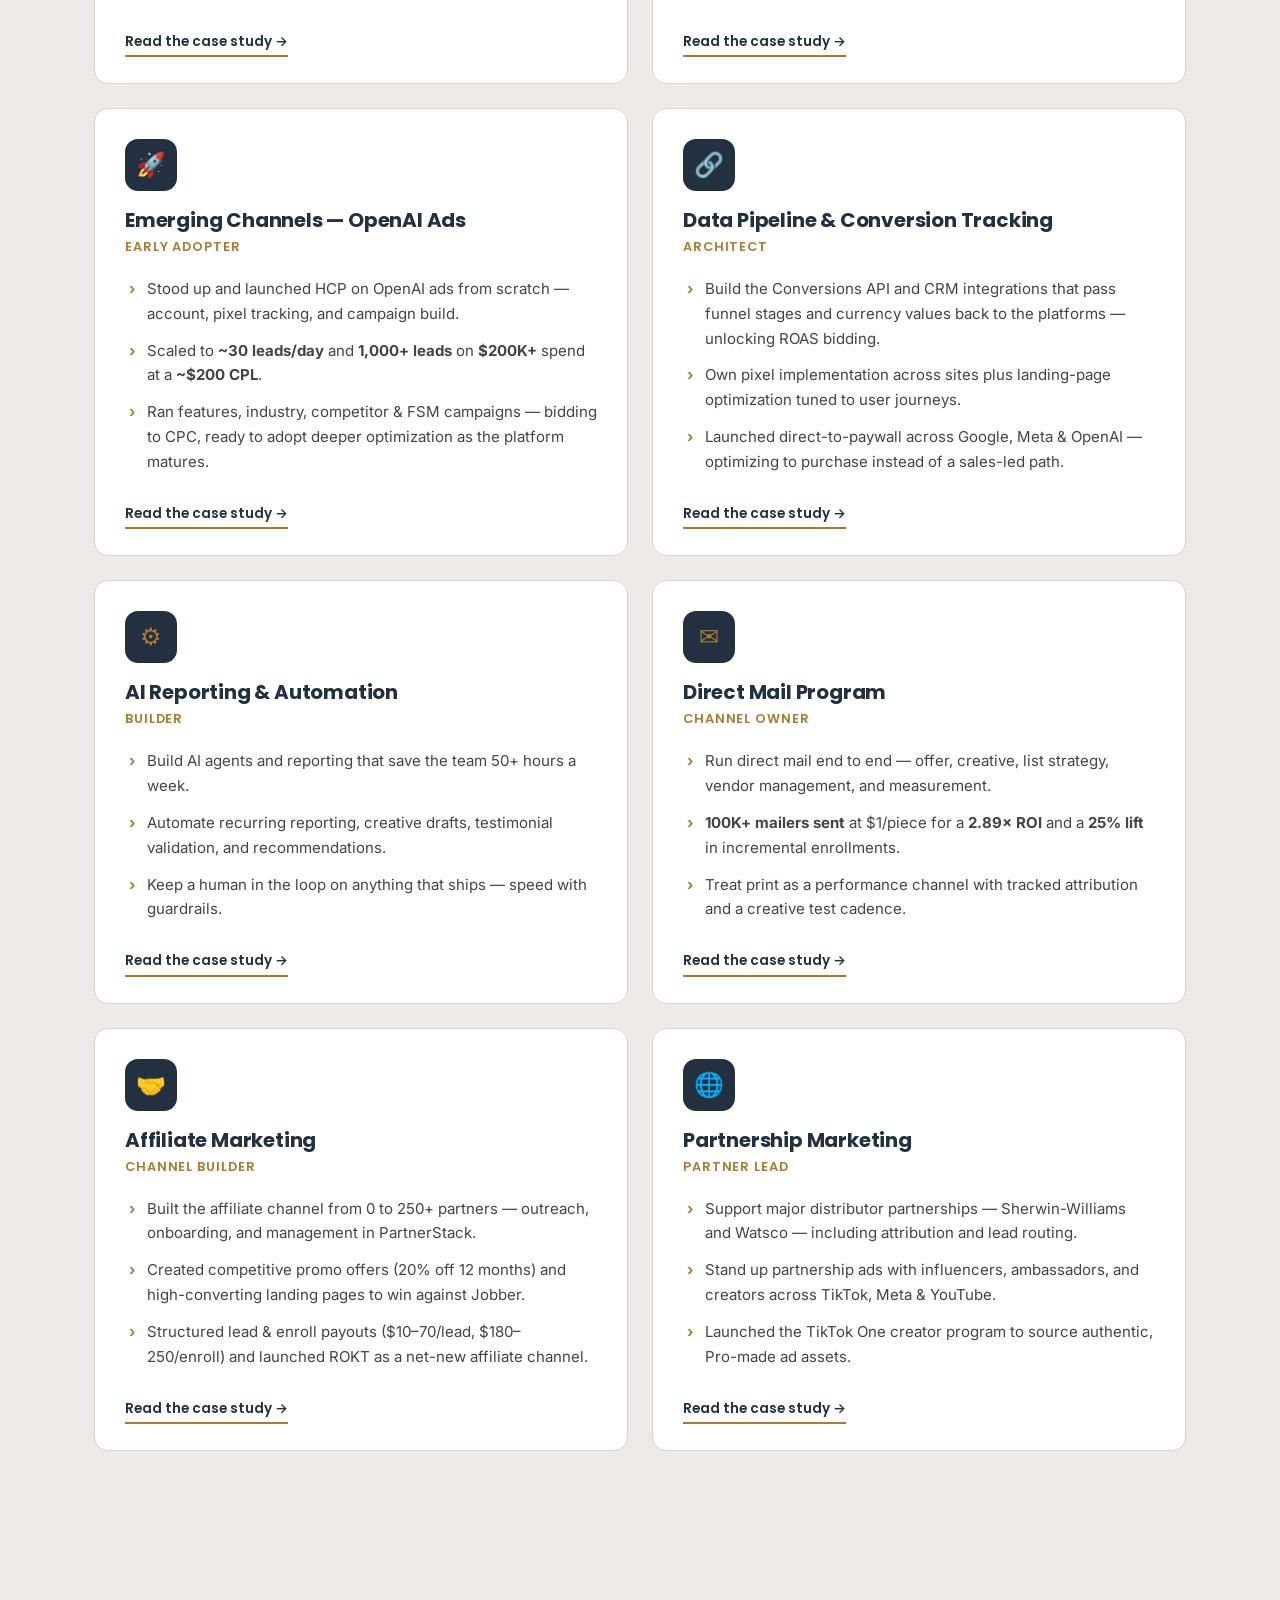
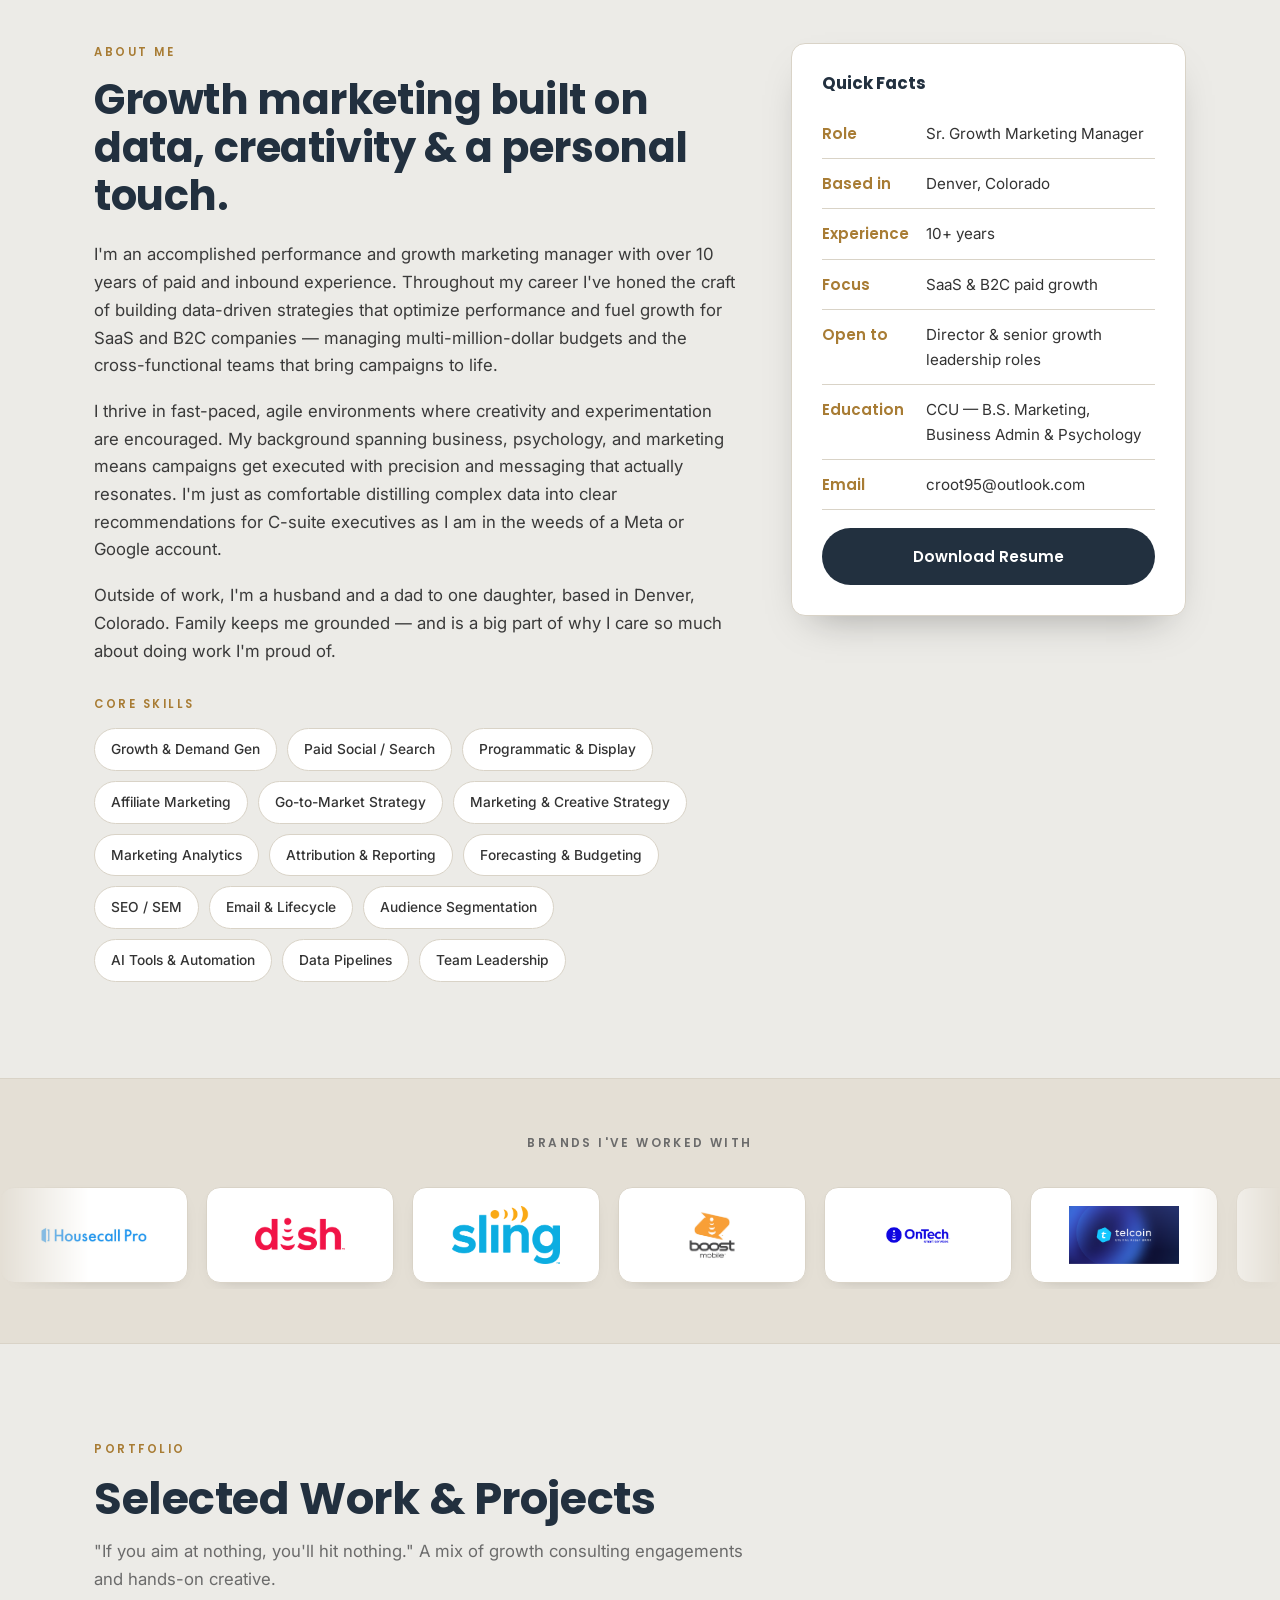
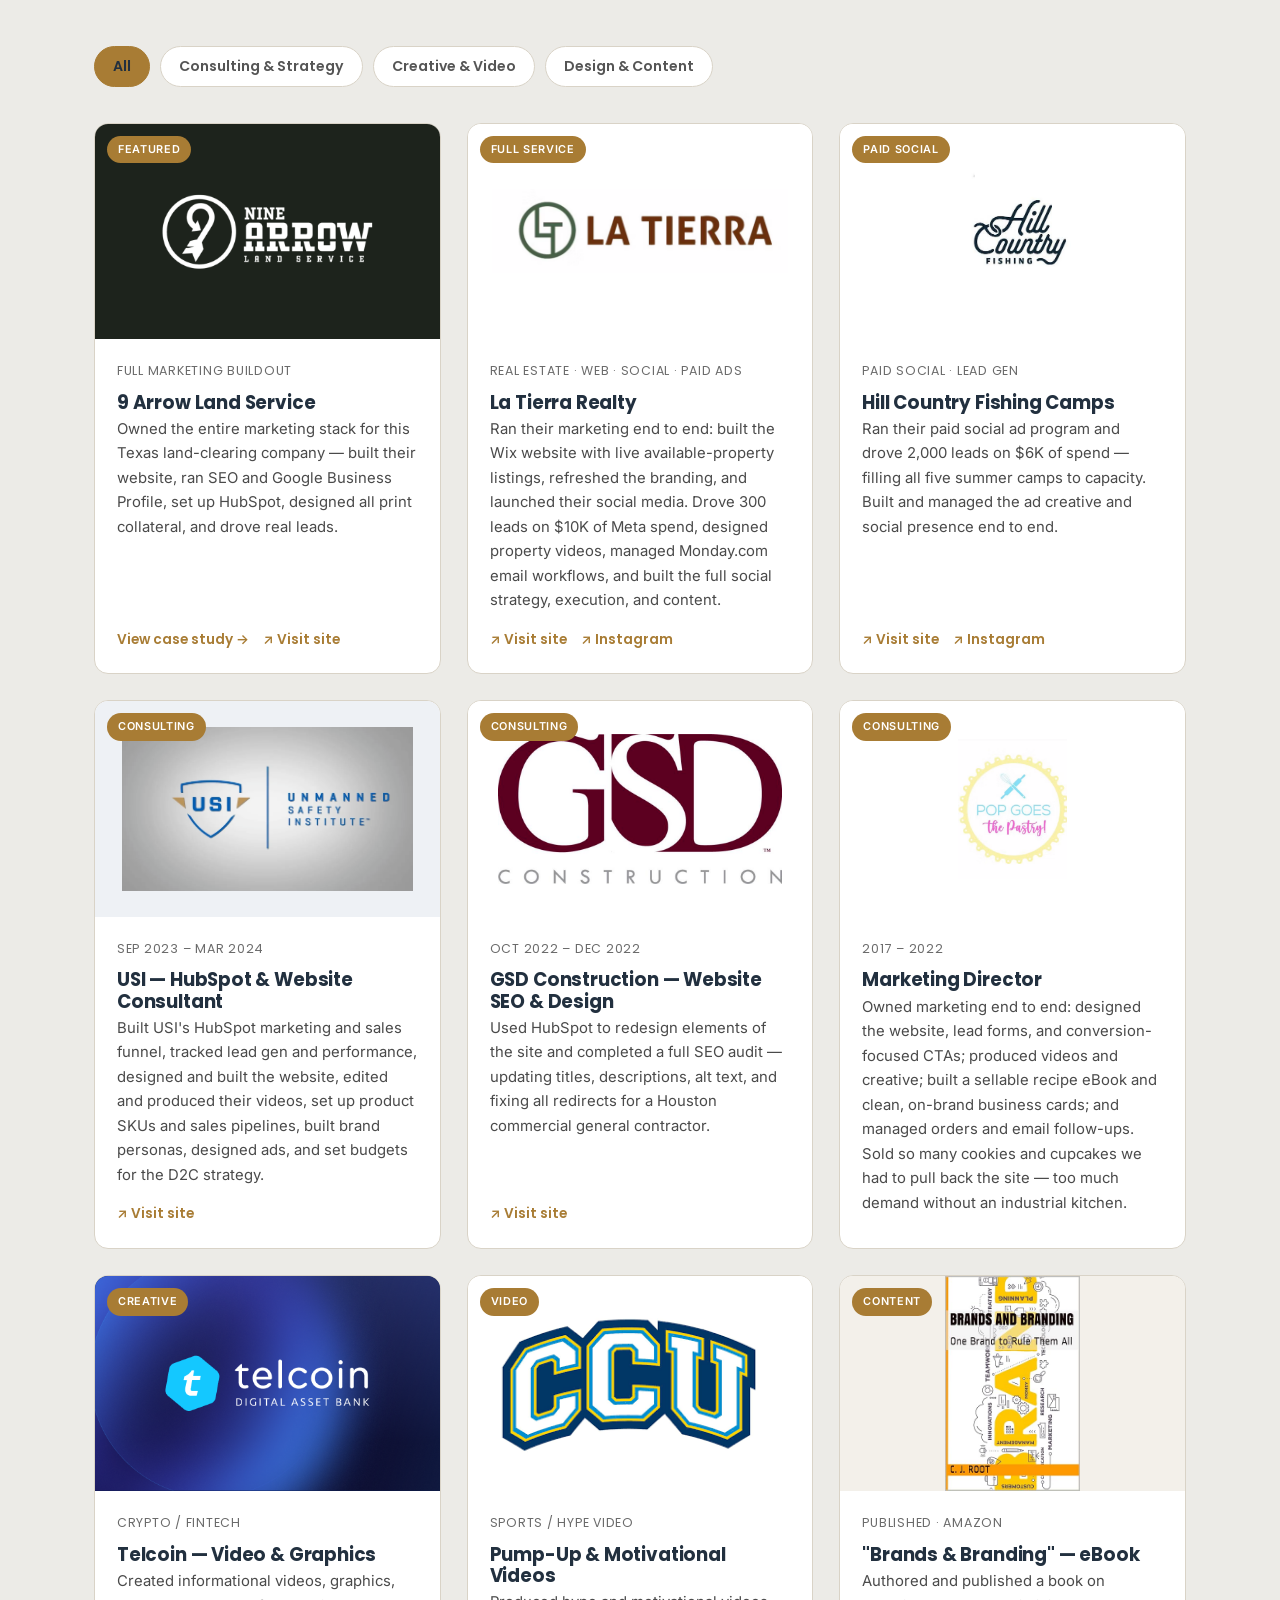
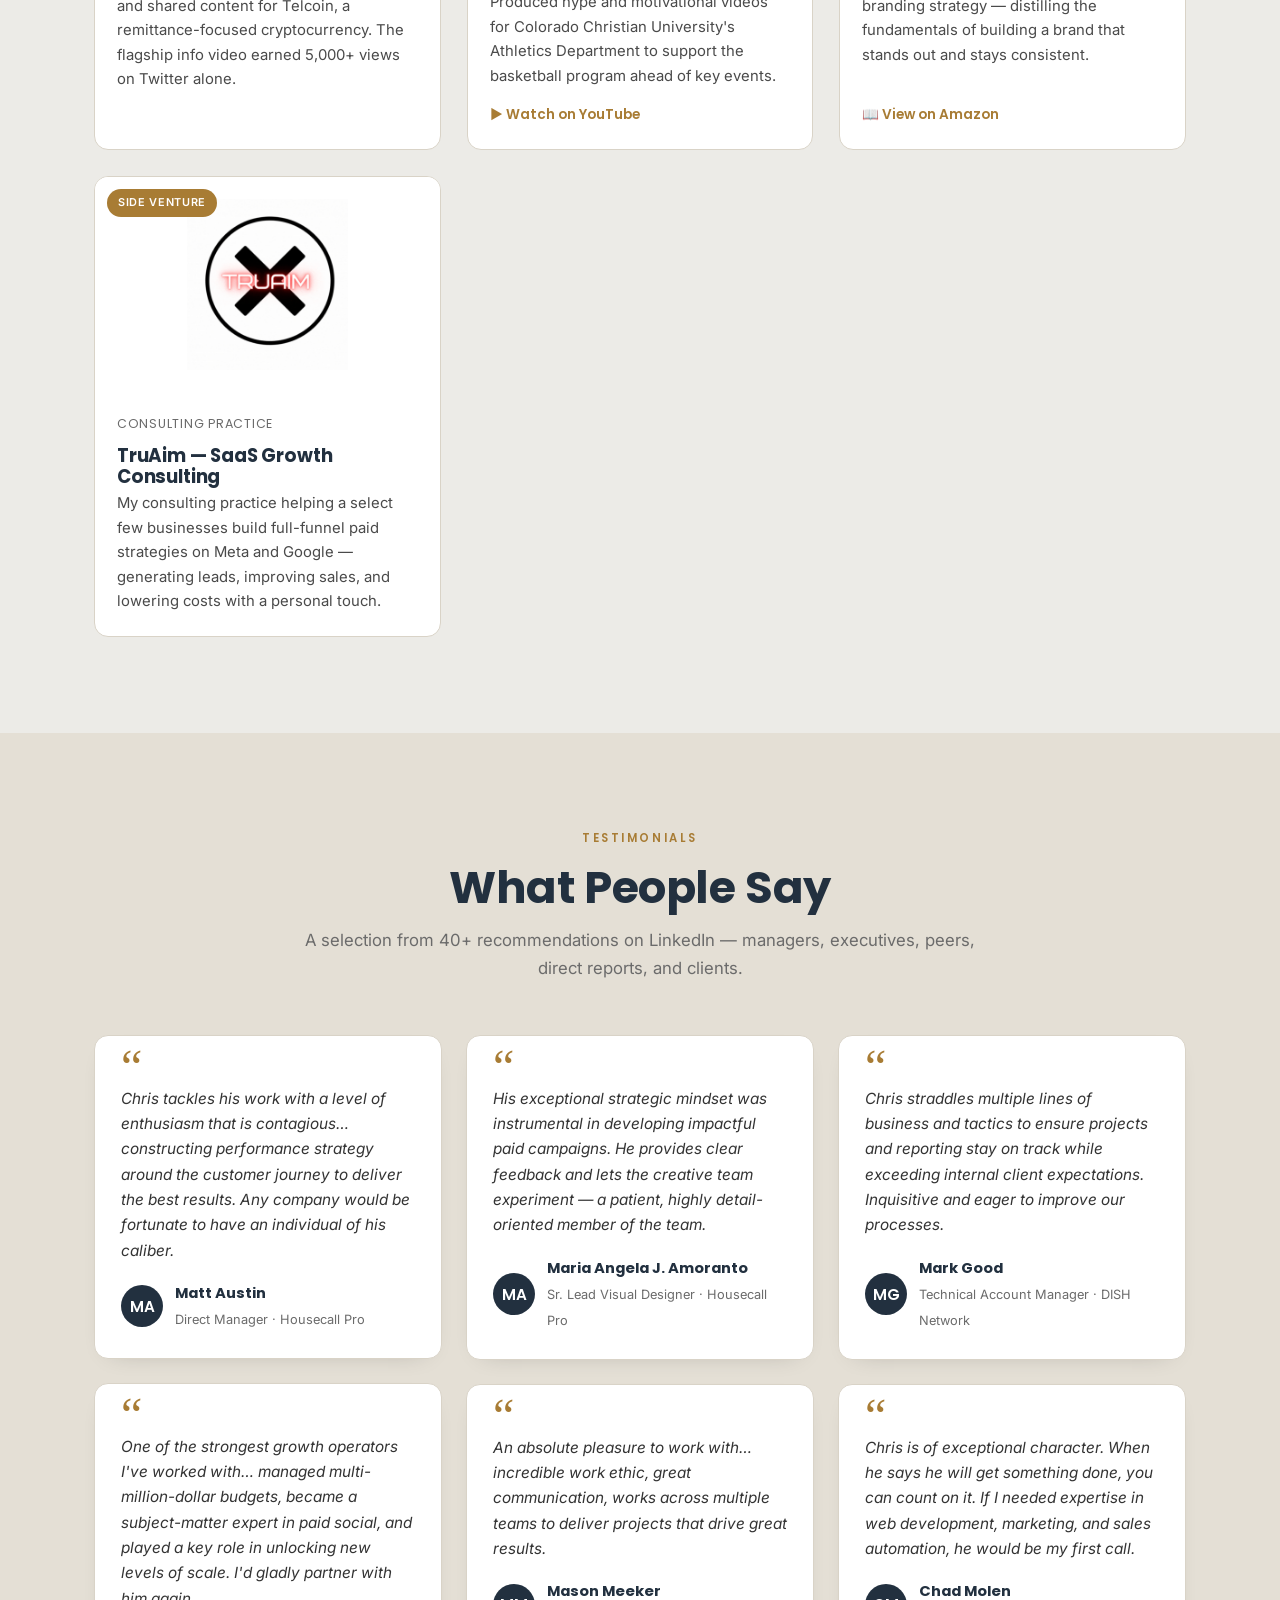
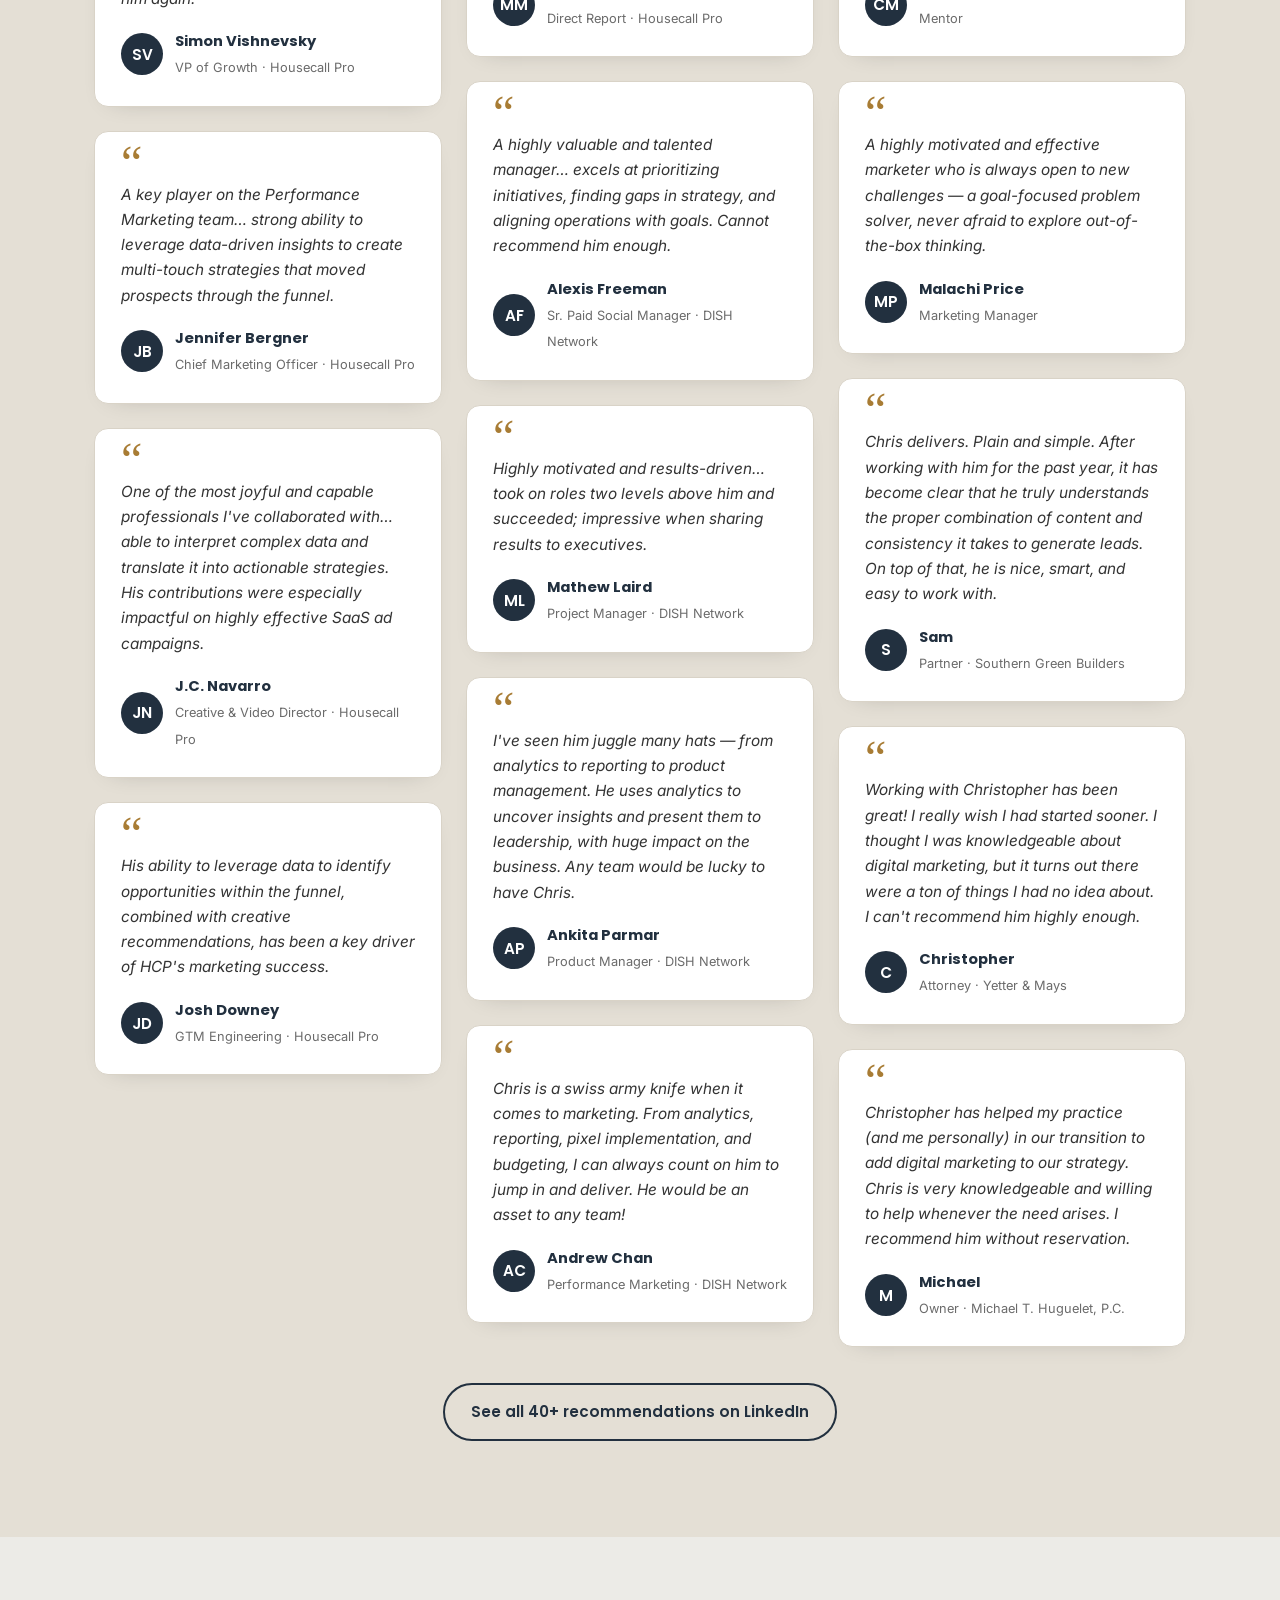
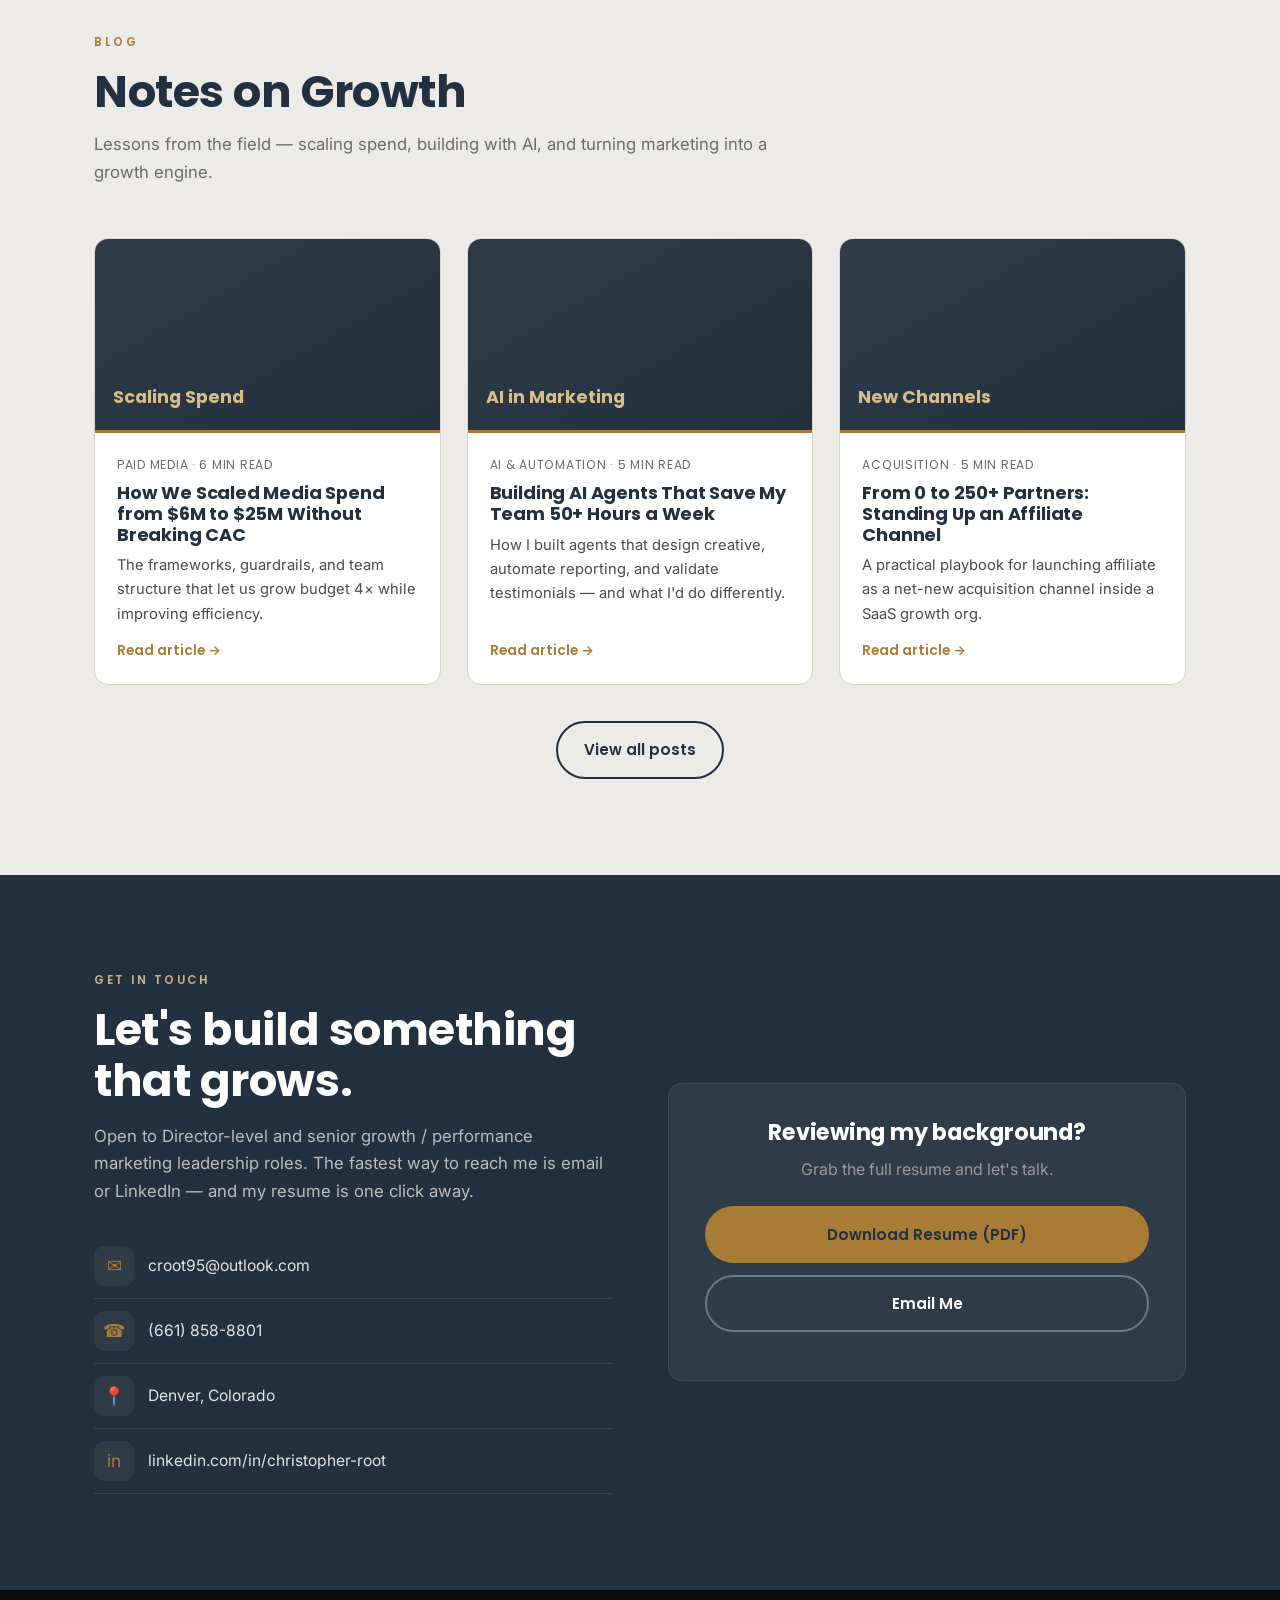
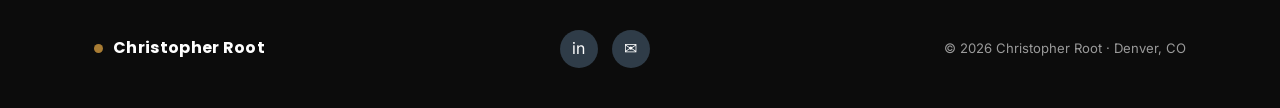
==== commit bb3f9466: "Add files via upload" ====
--- a/index.html
+++ b/index.html
@@ -164,51 +164,75 @@
     <div class="caps-grid">
 
       <div class="cap reveal">
+        <div class="ic">📈</div>
+        <h3>Paid Media &amp; Growth</h3>
+        <div class="role">Budget Owner</div>
+        <ul>
+          <li>Own a $25M+ annual budget across Meta, Google, TikTok, LinkedIn, Reddit, programmatic &amp; affiliate.</li>
+          <li>Optimize to CAC, LTV, CPL &amp; CPC — exceeded the 2025 enrollment goal ~5% while under budget.</li>
+          <li>Forecast, pace, and reallocate spend to keep growth predictable.</li>
+        </ul>
+        <a class="cs-link" href="case-studies.html#paid-media">Read the case study →</a>
+      </div>
+
+      <div class="cap reveal">
+        <div class="ic">🎬</div>
+        <h3>Creative &amp; Video Team Leadership</h3>
+        <div class="role">Team Lead</div>
+        <ul>
+          <li>Lead the creative and video team — briefs, review cadence, and a high-volume output pipeline.</li>
+          <li>Built structured creative testing that lifted CTR from 0.8% to 2.4%.</li>
+          <li>Give the team clear direction and room to experiment — clarity plus creative freedom.</li>
+        </ul>
+        <a class="cs-link" href="case-studies.html#creative">Read the case study →</a>
+      </div>
+
+      <div class="cap reveal">
+        <div class="ic">🚀</div>
+        <h3>Emerging Channels — OpenAI Ads</h3>
+        <div class="role">Early Adopter</div>
+        <ul>
+          <li>Stood up and launched HCP on OpenAI ads from scratch — account, pixel tracking, and campaign build.</li>
+          <li>Scaled to <strong>~30 leads/day</strong> and <strong>1,000+ leads</strong> on <strong>$200K+</strong> spend at a <strong>~$200 CPL</strong>.</li>
+          <li>Ran features, industry, competitor &amp; FSM campaigns — bidding to CPC, ready to adopt deeper optimization as the platform matures.</li>
+        </ul>
+        <a class="cs-link" href="case-studies.html#openai">Read the case study →</a>
+      </div>
+
+      <div class="cap reveal">
+        <div class="ic">🔗</div>
+        <h3>Data Pipeline &amp; Conversion Tracking</h3>
+        <div class="role">Architect</div>
+        <ul>
+          <li>Build the Conversions API and CRM integrations that pass funnel stages and currency values back to the platforms — unlocking ROAS bidding.</li>
+          <li>Own pixel implementation across sites plus landing-page optimization tuned to user journeys.</li>
+          <li>Launched direct-to-paywall across Google, Meta &amp; OpenAI — optimizing to purchase instead of a sales-led path.</li>
+        </ul>
+        <a class="cs-link" href="case-studies.html#data-pipeline">Read the case study →</a>
+      </div>
+
+      <div class="cap reveal">
+        <div class="ic">⚙</div>
+        <h3>AI Reporting &amp; Automation</h3>
+        <div class="role">Builder</div>
+        <ul>
+          <li>Build AI agents and reporting that save the team 50+ hours a week.</li>
+          <li>Automate recurring reporting, creative drafts, testimonial validation, and recommendations.</li>
+          <li>Keep a human in the loop on anything that ships — speed with guardrails.</li>
+        </ul>
+        <a class="cs-link" href="case-studies.html#ai-reporting">Read the case study →</a>
+      </div>
+
+      <div class="cap reveal">
         <div class="ic">✉</div>
         <h3>Direct Mail Program</h3>
         <div class="role">Channel Owner</div>
         <ul>
           <li>Run direct mail end to end — offer, creative, list strategy, vendor management, and measurement.</li>
+          <li><strong>100K+ mailers sent</strong> at $1/piece for a <strong>2.89× ROI</strong> and a <strong>25% lift</strong> in incremental enrollments.</li>
           <li>Treat print as a performance channel with tracked attribution and a creative test cadence.</li>
-          <li>Integrate it with digital so mail reinforces the broader acquisition funnel.</li>
         </ul>
         <a class="cs-link" href="case-studies.html#direct-mail">Read the case study →</a>
-      </div>
-
-      <div class="cap reveal">
-        <div class="ic">🎬</div>
-        <h3>Creative &amp; Video Team Leadership</h3>
-        <div class="role">Team Lead</div>
-        <ul>
-          <li>Lead the creative and video team — briefs, review cadence, and a high-volume output pipeline.</li>
-          <li>Built structured creative testing that lifted CTR from 0.8% to 2.4%.</li>
-          <li>Give the team clear direction and room to experiment — clarity plus creative freedom.</li>
-        </ul>
-        <a class="cs-link" href="case-studies.html#creative">Read the case study →</a>
-      </div>
-
-      <div class="cap reveal">
-        <div class="ic">⚙</div>
-        <h3>AI Reporting &amp; Automation</h3>
-        <div class="role">Builder</div>
-        <ul>
-          <li>Build AI agents and reporting that save the team 50+ hours a week.</li>
-          <li>Automate recurring reporting, creative drafts, testimonial validation, and recommendations.</li>
-          <li>Keep a human in the loop on anything that ships — speed with guardrails.</li>
-        </ul>
-        <a class="cs-link" href="case-studies.html#ai-reporting">Read the case study →</a>
-      </div>
-
-      <div class="cap reveal">
-        <div class="ic">📈</div>
-        <h3>Paid Media &amp; Growth</h3>
-        <div class="role">Budget Owner</div>
-        <ul>
-          <li>Own a $25M+ annual budget across Meta, Google, TikTok, LinkedIn, Reddit, programmatic &amp; affiliate.</li>
-          <li>Optimize to CAC, LTV, CPL &amp; CPC — exceeded the 2025 enrollment goal ~5% while under budget.</li>
-          <li>Forecast, pace, and reallocate spend to keep growth predictable.</li>
-        </ul>
-        <a class="cs-link" href="case-studies.html#paid-media">Read the case study →</a>
       </div>
 
       <div class="cap reveal">
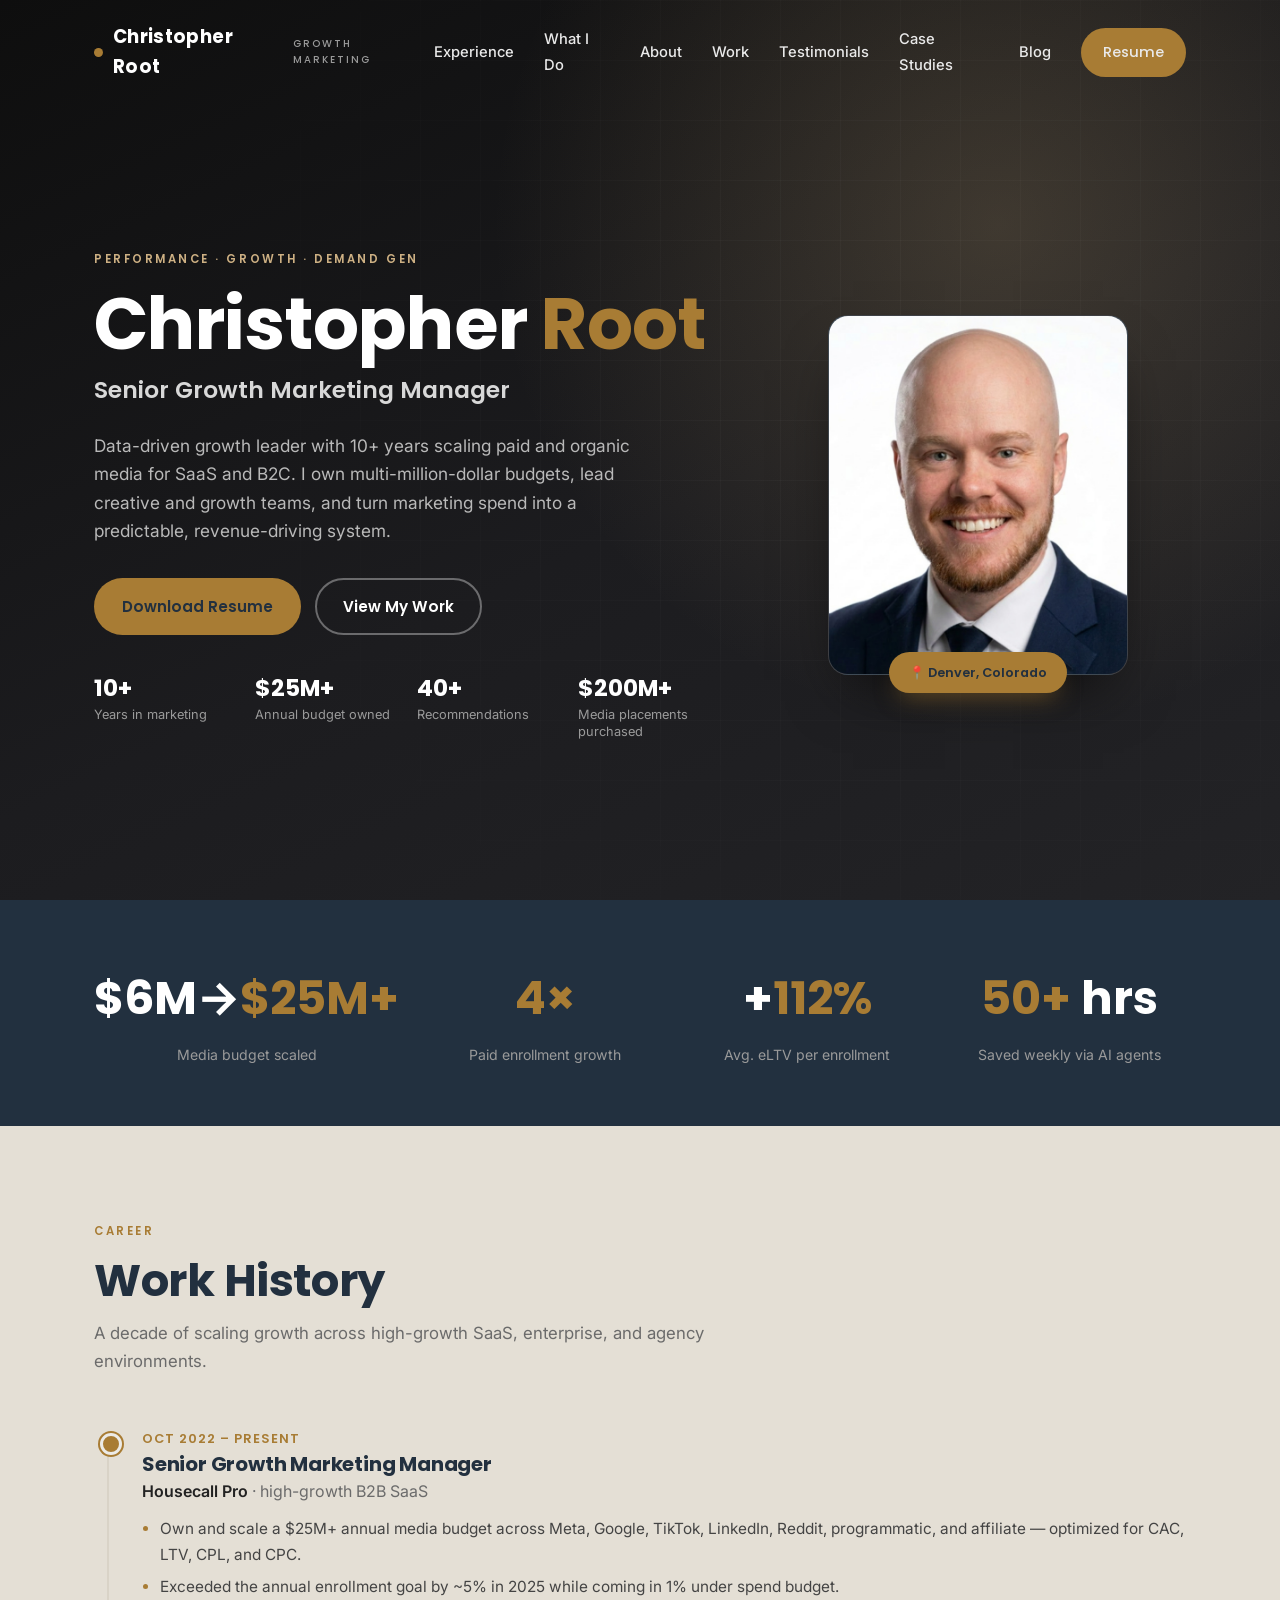
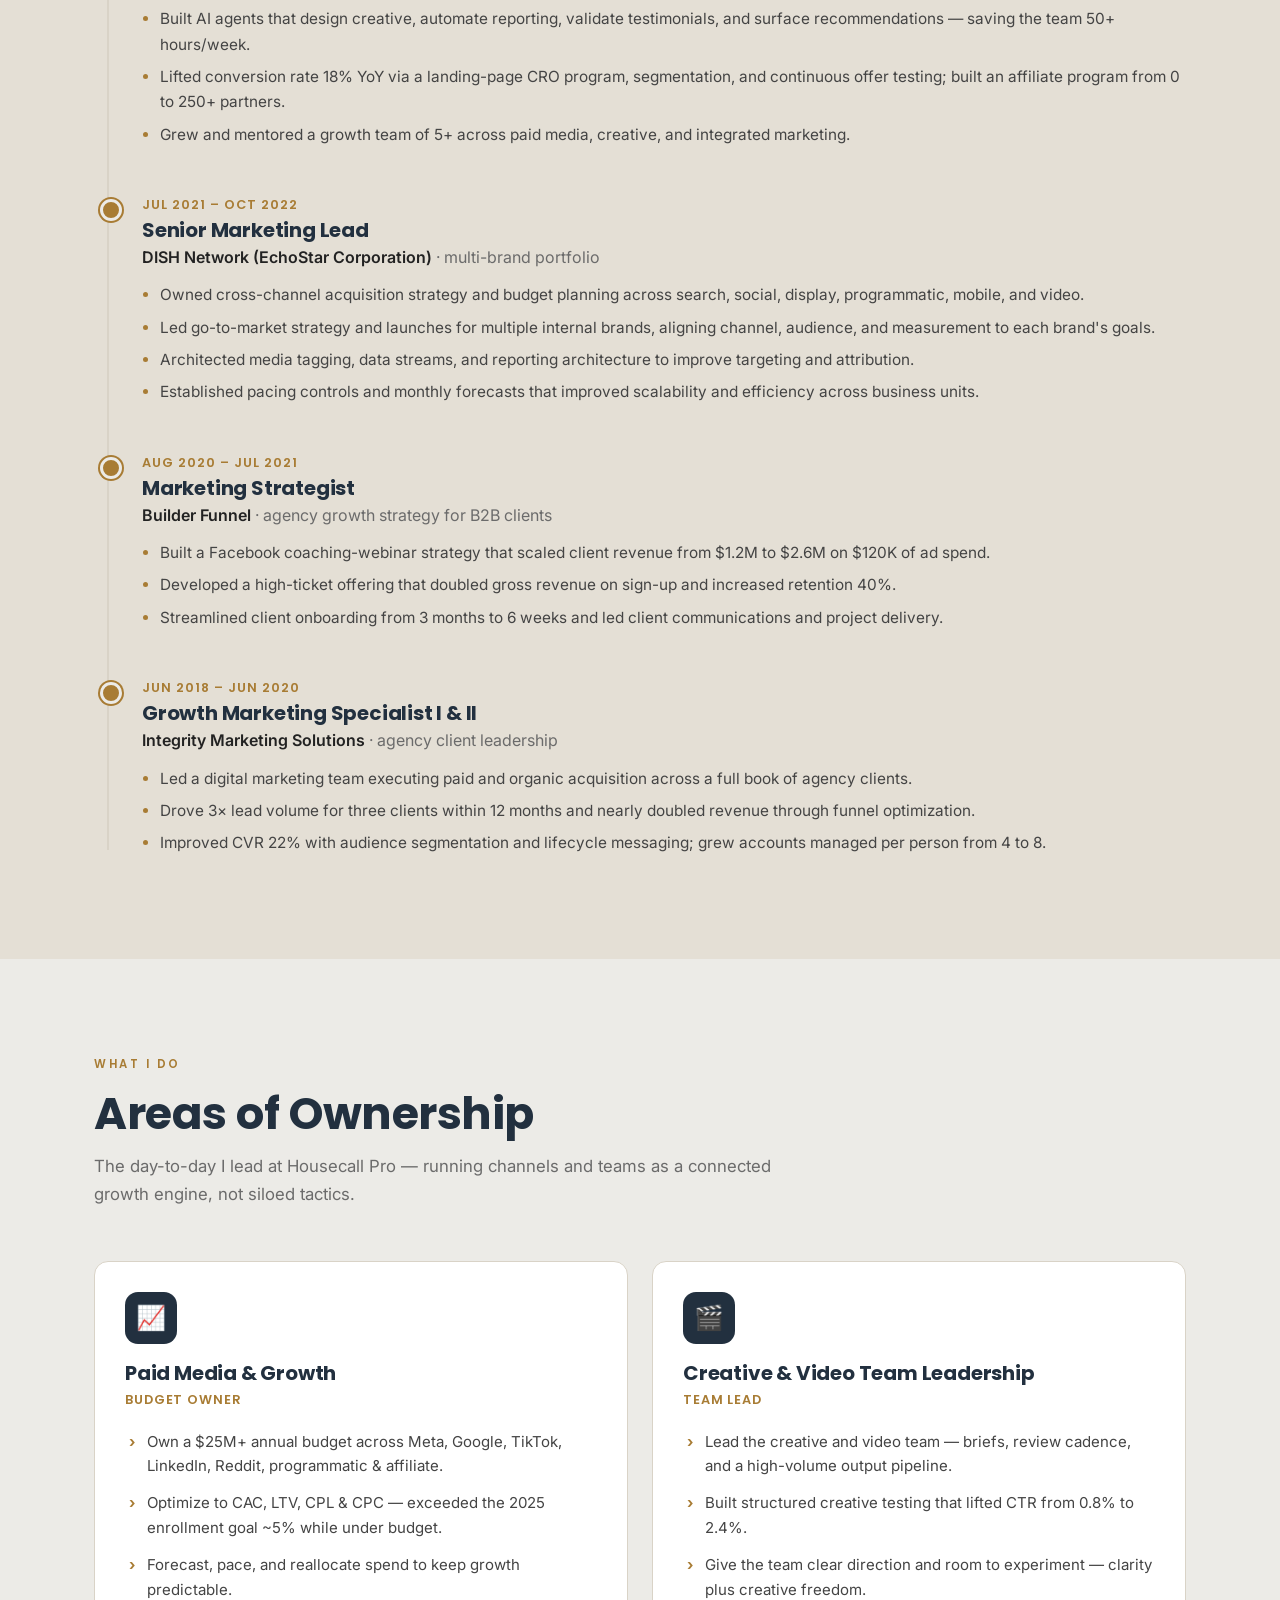
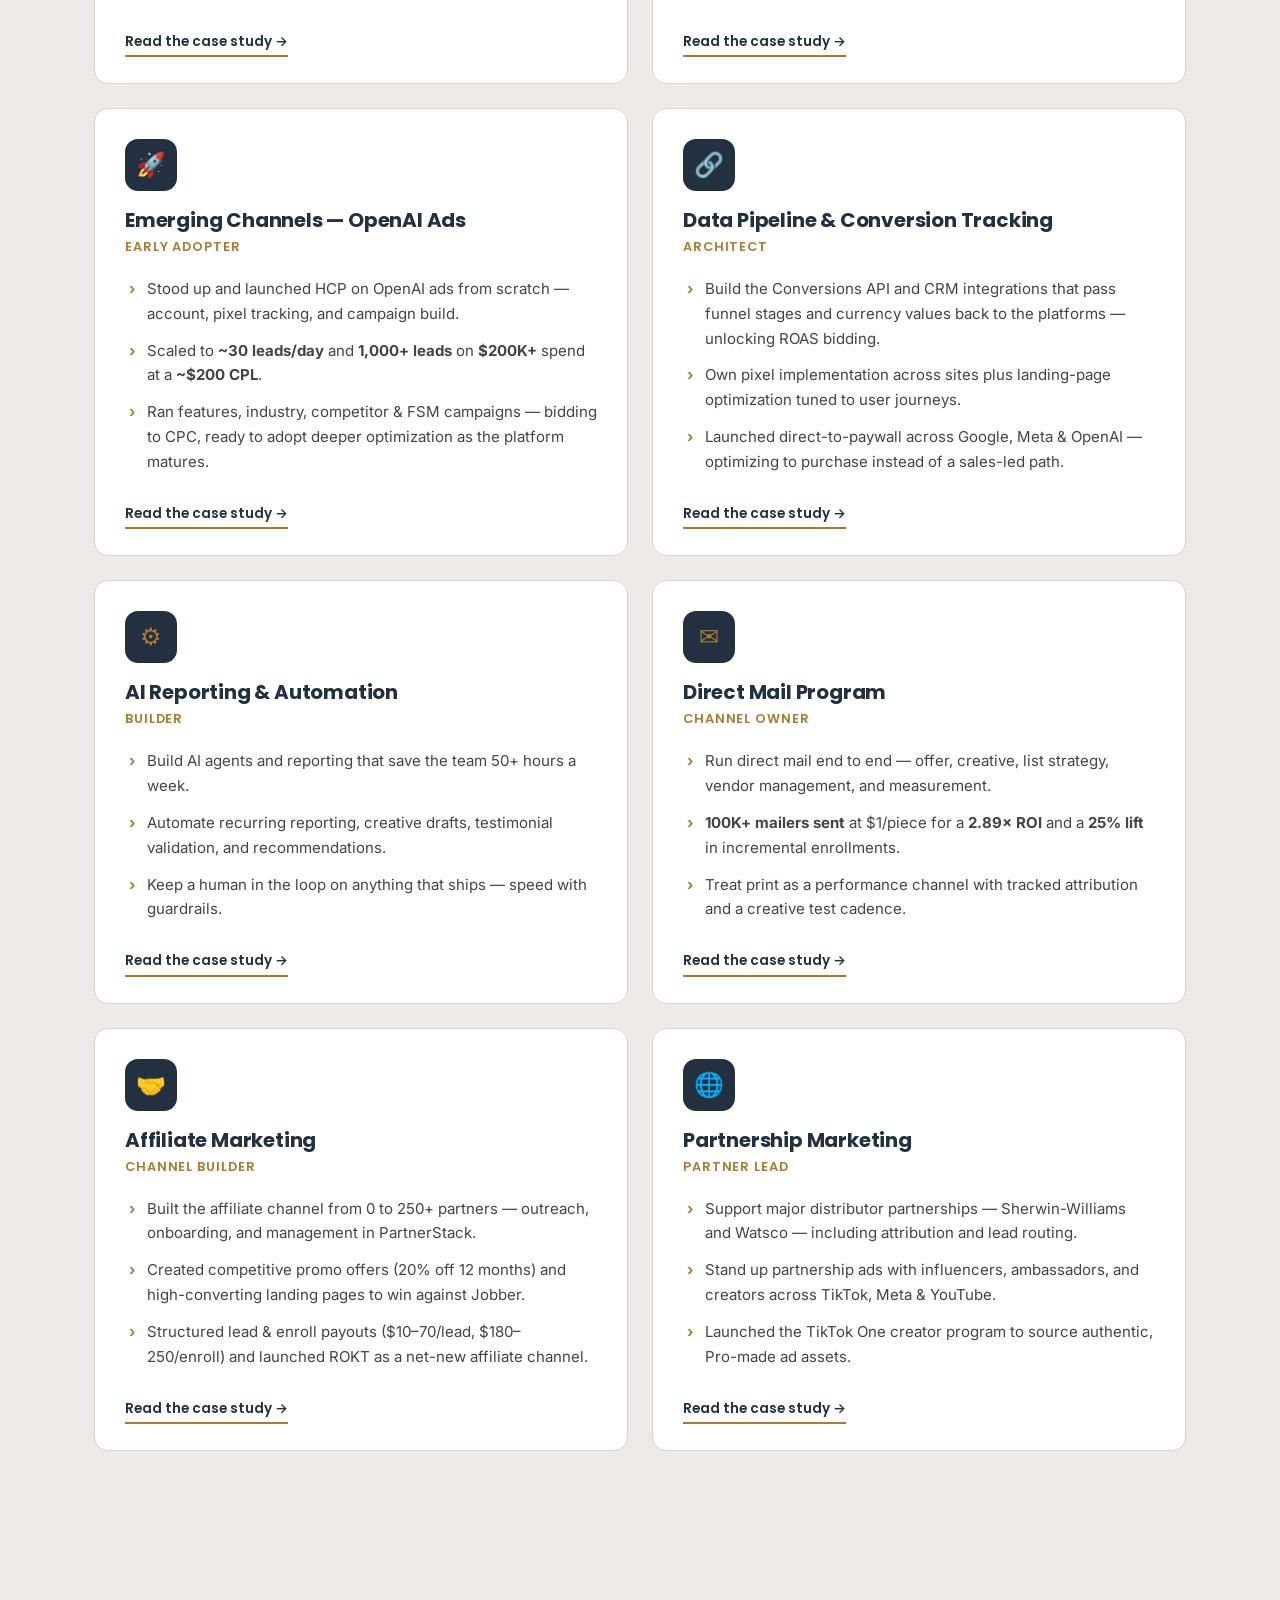
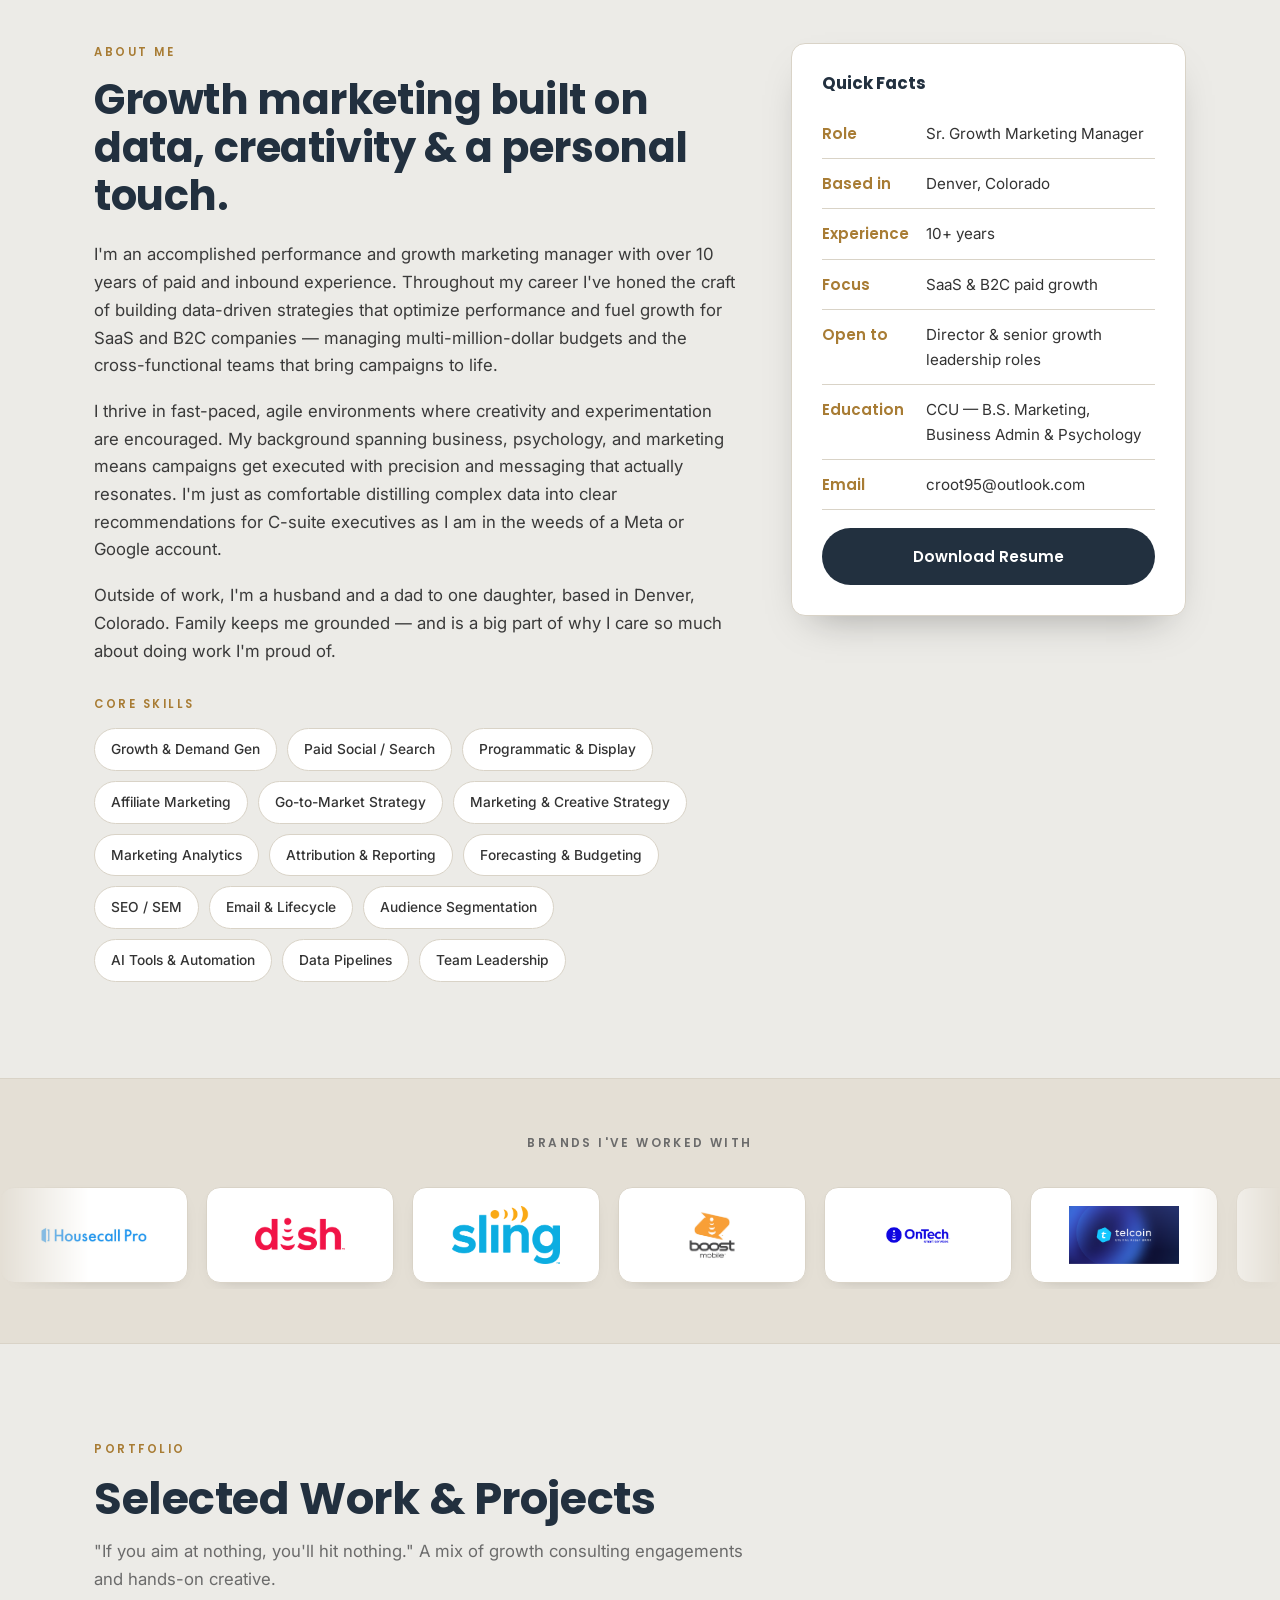
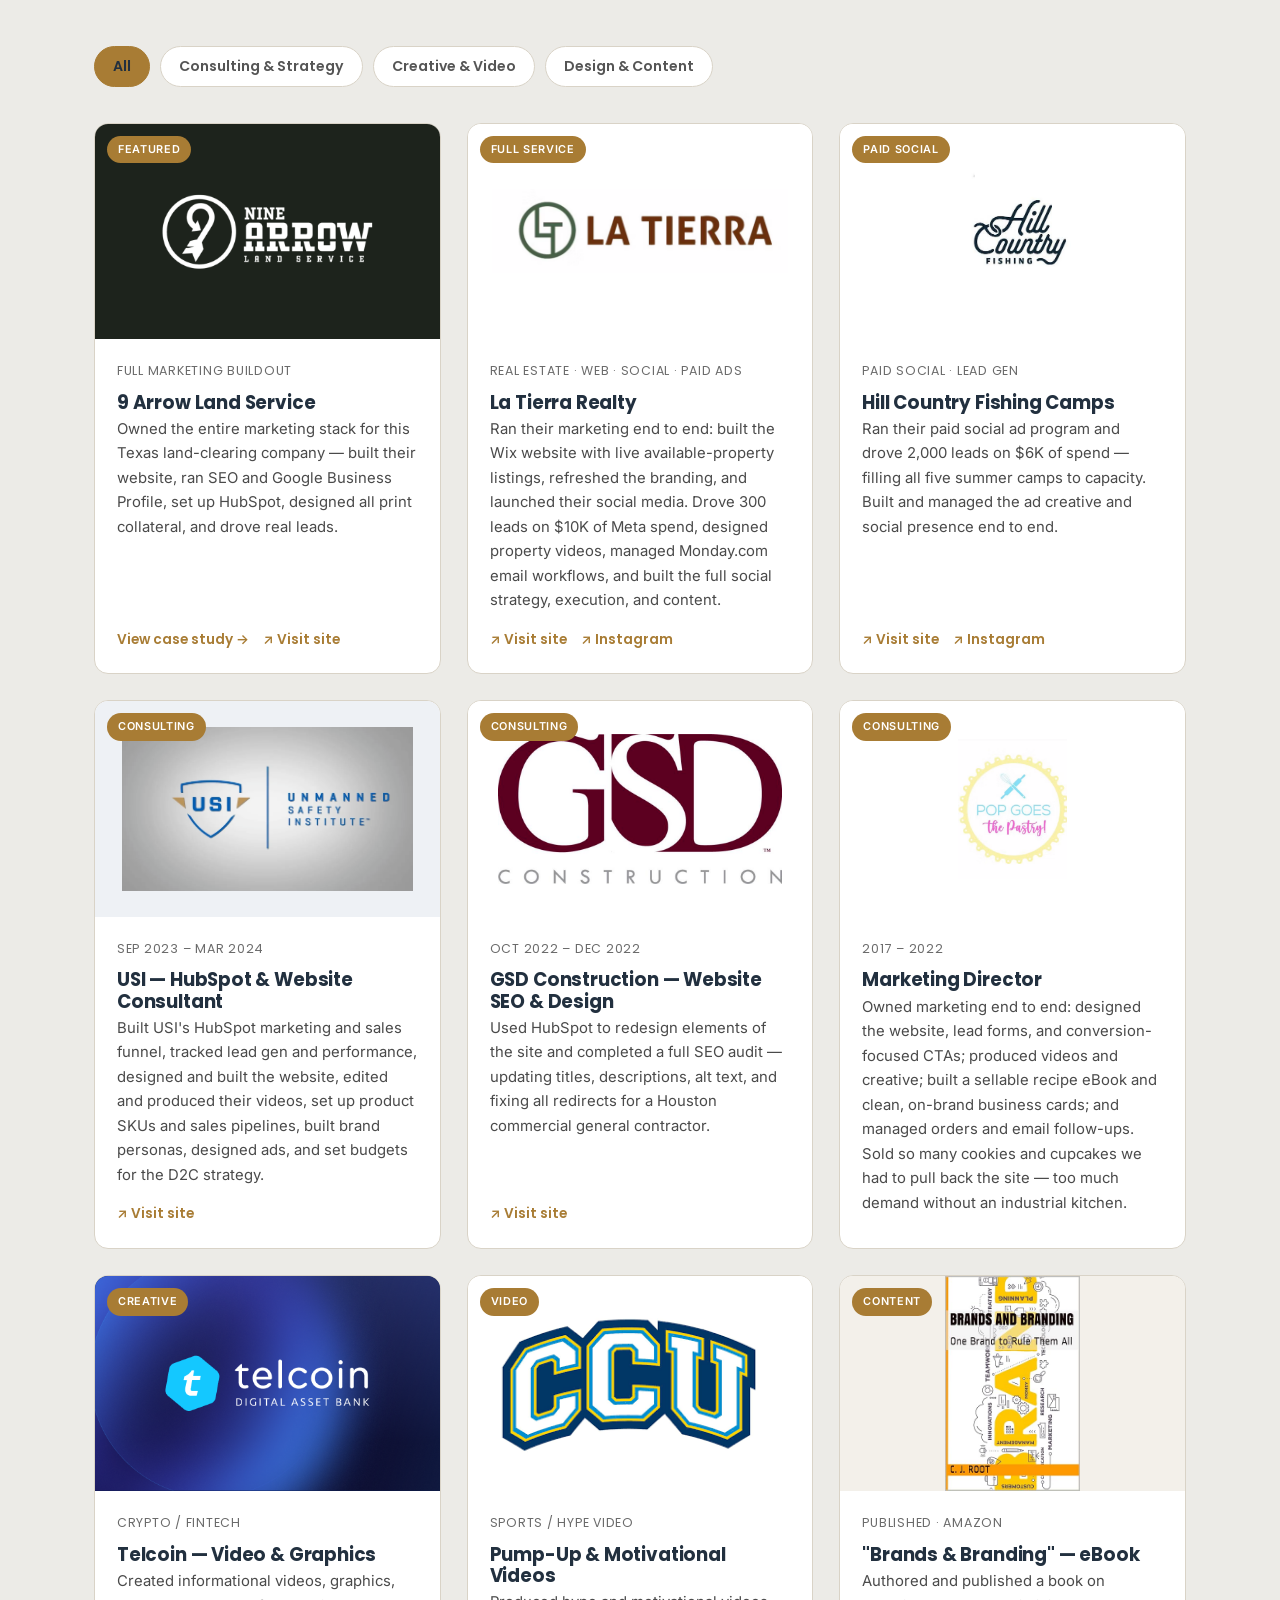
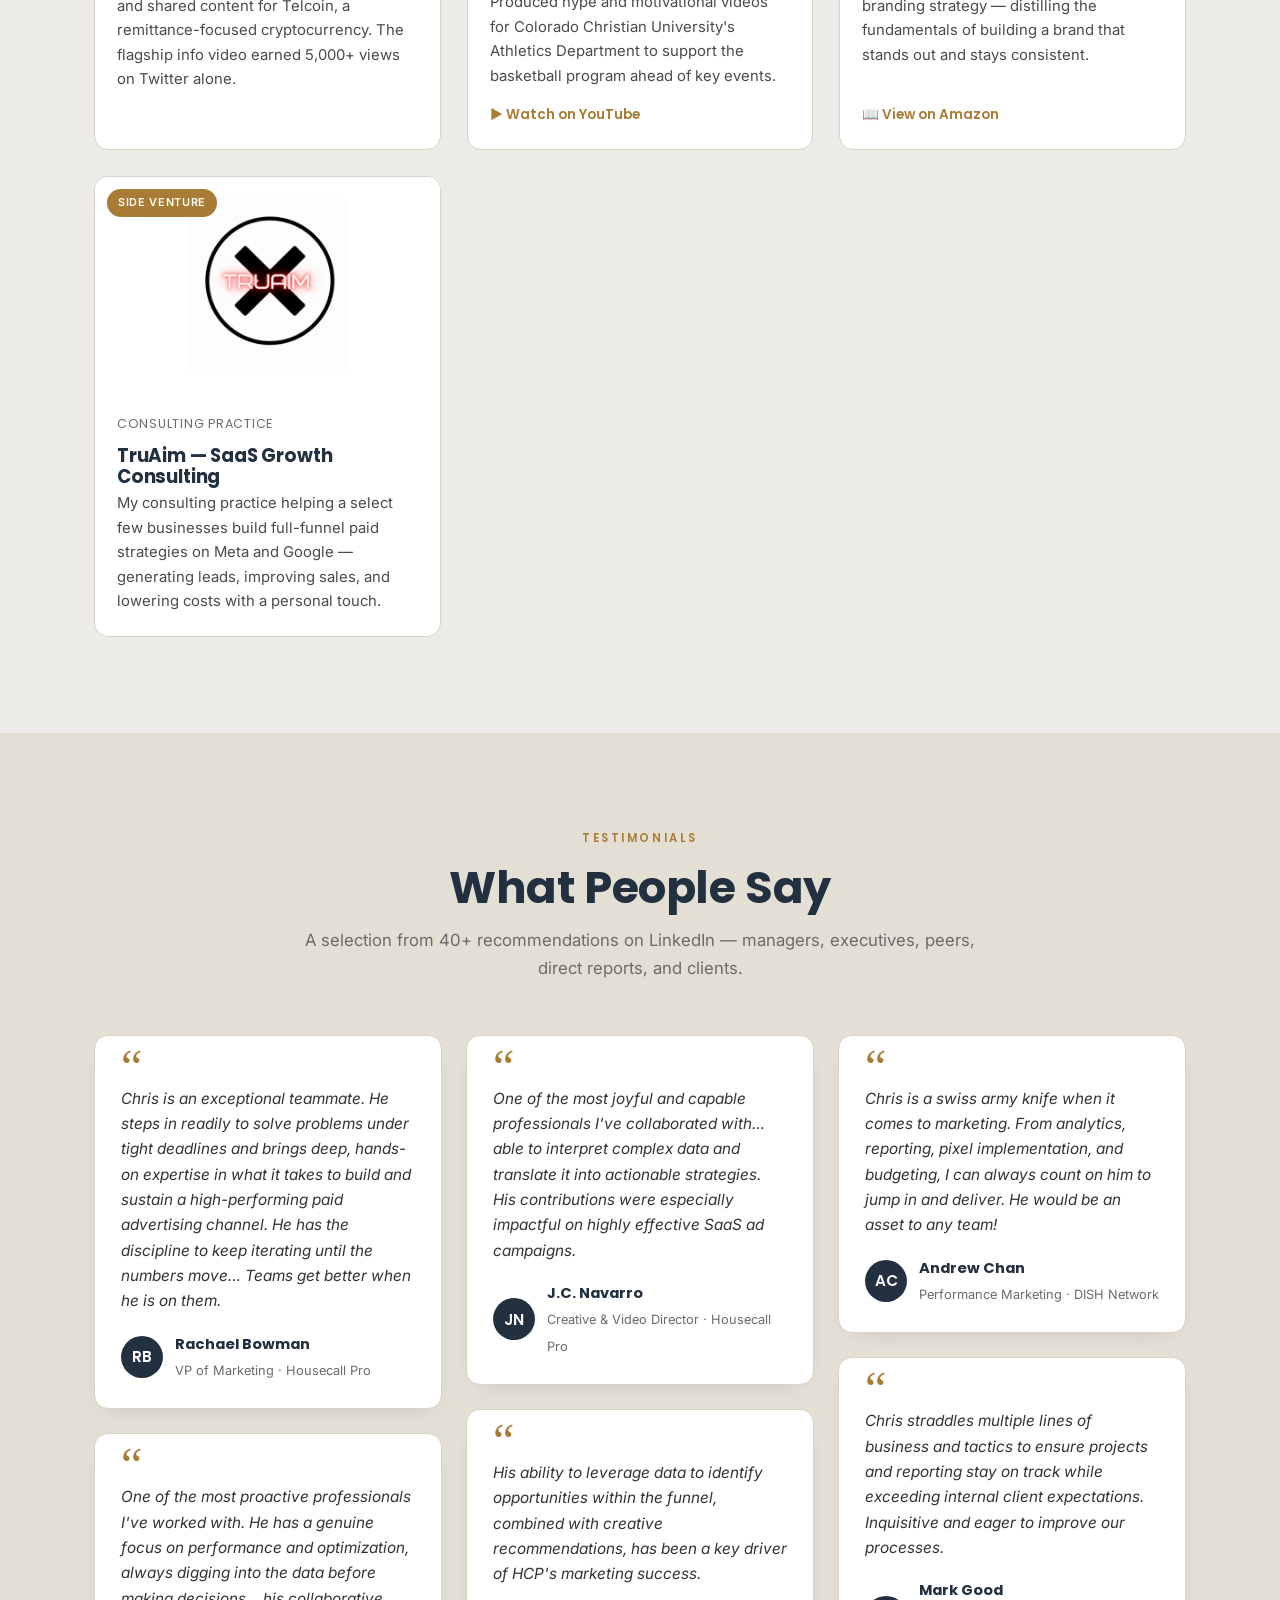
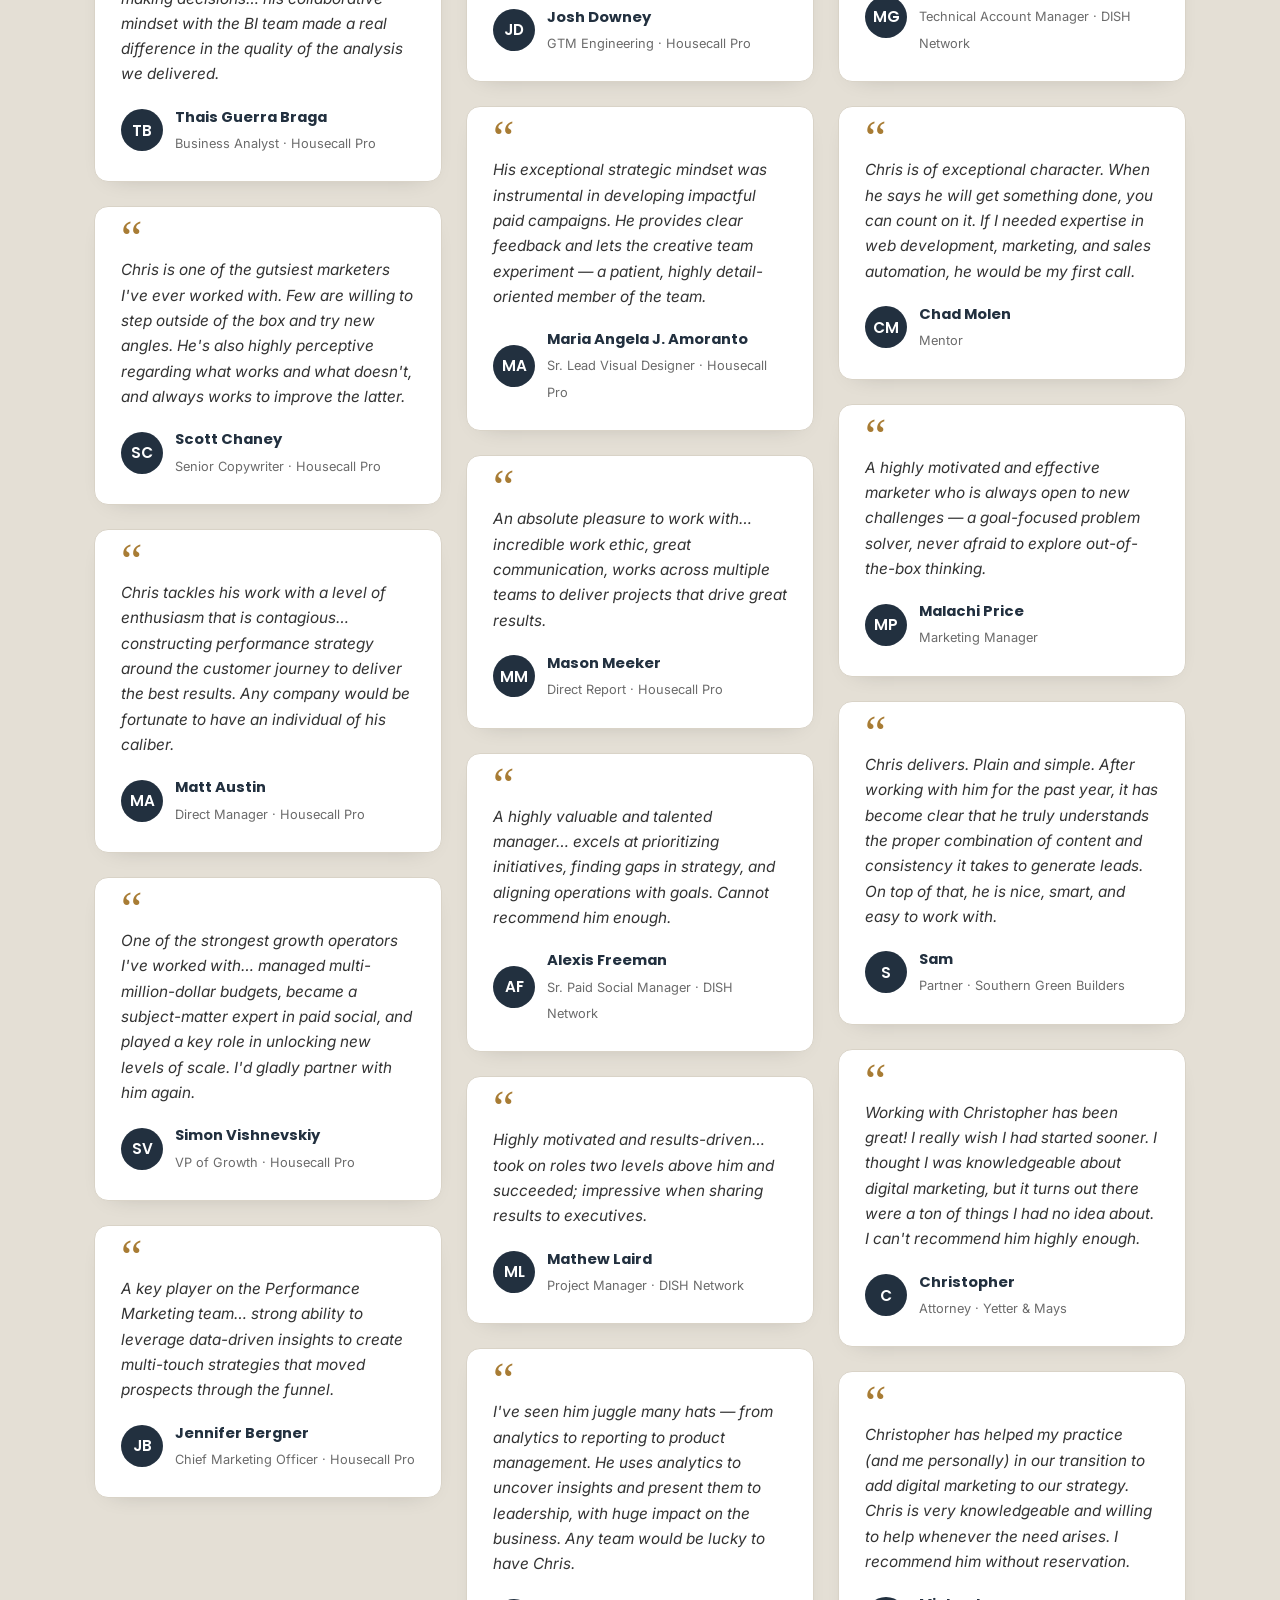
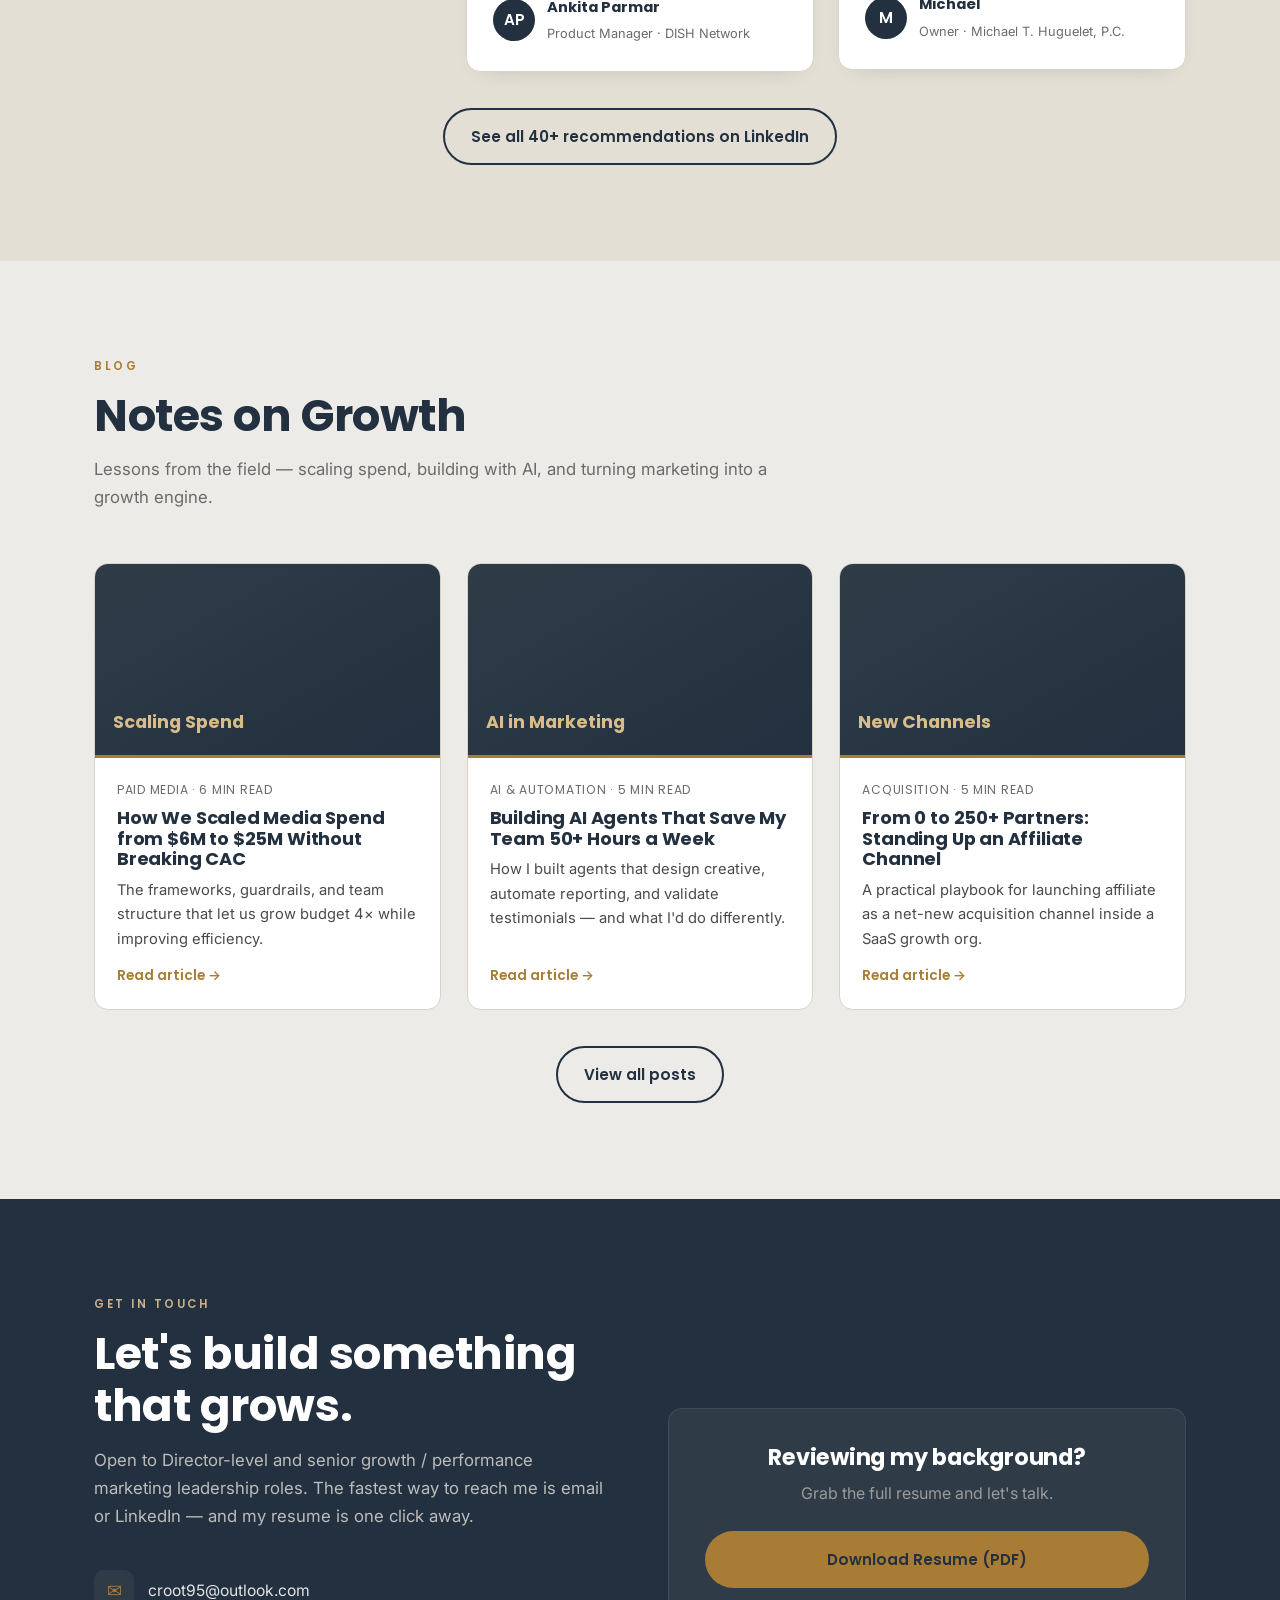
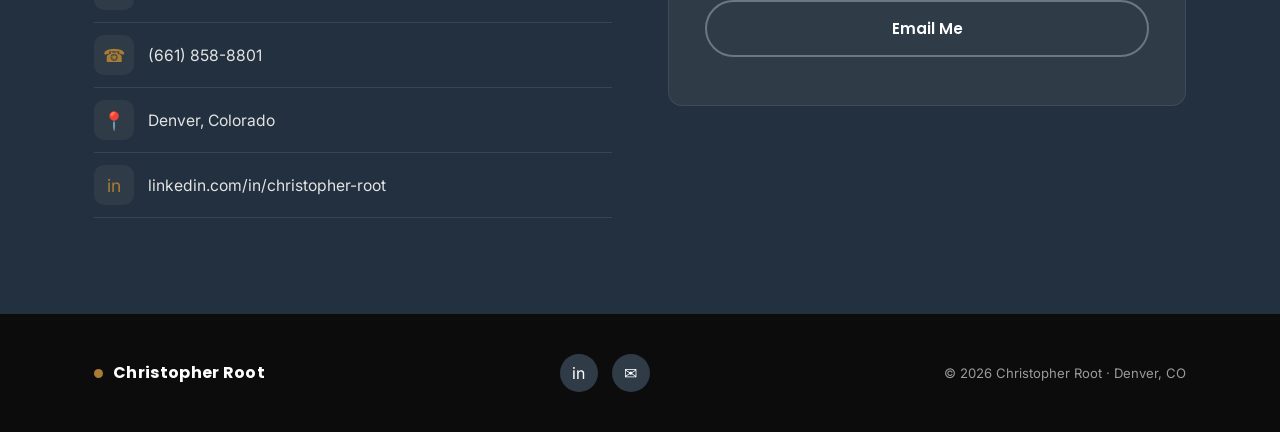
==== commit abb1f7bc: "Add files via upload" ====
--- a/index.html
+++ b/index.html
@@ -486,9 +486,15 @@
     </div>
     <div class="quote-grid">
 
+      <div class="quote reveal"><span class="mark">&ldquo;</span><p>Chris is an exceptional teammate. He steps in readily to solve problems under tight deadlines and brings deep, hands-on expertise in what it takes to build and sustain a high-performing paid advertising channel. He has the discipline to keep iterating until the numbers move… Teams get better when he is on them.</p><div class="who"><div class="avatar">RB</div><div><strong>Rachael Bowman</strong><small>VP of Marketing · Housecall Pro</small></div></div></div>
+
+      <div class="quote reveal"><span class="mark">&ldquo;</span><p>One of the most proactive professionals I've worked with. He has a genuine focus on performance and optimization, always digging into the data before making decisions… his collaborative mindset with the BI team made a real difference in the quality of the analysis we delivered.</p><div class="who"><div class="avatar">TB</div><div><strong>Thais Guerra Braga</strong><small>Business Analyst · Housecall Pro</small></div></div></div>
+
+      <div class="quote reveal"><span class="mark">&ldquo;</span><p>Chris is one of the gutsiest marketers I've ever worked with. Few are willing to step outside of the box and try new angles. He's also highly perceptive regarding what works and what doesn't, and always works to improve the latter.</p><div class="who"><div class="avatar">SC</div><div><strong>Scott Chaney</strong><small>Senior Copywriter · Housecall Pro</small></div></div></div>
+
       <div class="quote reveal"><span class="mark">&ldquo;</span><p>Chris tackles his work with a level of enthusiasm that is contagious… constructing performance strategy around the customer journey to deliver the best results. Any company would be fortunate to have an individual of his caliber.</p><div class="who"><div class="avatar">MA</div><div><strong>Matt Austin</strong><small>Direct Manager · Housecall Pro</small></div></div></div>
 
-      <div class="quote reveal"><span class="mark">&ldquo;</span><p>One of the strongest growth operators I've worked with… managed multi-million-dollar budgets, became a subject-matter expert in paid social, and played a key role in unlocking new levels of scale. I'd gladly partner with him again.</p><div class="who"><div class="avatar">SV</div><div><strong>Simon Vishnevsky</strong><small>VP of Growth · Housecall Pro</small></div></div></div>
+      <div class="quote reveal"><span class="mark">&ldquo;</span><p>One of the strongest growth operators I've worked with… managed multi-million-dollar budgets, became a subject-matter expert in paid social, and played a key role in unlocking new levels of scale. I'd gladly partner with him again.</p><div class="who"><div class="avatar">SV</div><div><strong>Simon Vishnevskiy</strong><small>VP of Growth · Housecall Pro</small></div></div></div>
 
       <div class="quote reveal"><span class="mark">&ldquo;</span><p>A key player on the Performance Marketing team… strong ability to leverage data-driven insights to create multi-touch strategies that moved prospects through the funnel.</p><div class="who"><div class="avatar">JB</div><div><strong>Jennifer Bergner</strong><small>Chief Marketing Officer · Housecall Pro</small></div></div></div>
 
--- a/css/styles.css
+++ b/css/styles.css
@@ -360,6 +360,17 @@
 .cs-gallery a { display:block; }
 .cs-gallery img { width:100%; height:auto; display:block; background:#222; }
 .cs-gallery figcaption { padding:12px 14px; font-size:.82rem; color:var(--muted); font-family:var(--ff-head); font-weight:600; text-transform:uppercase; letter-spacing:.05em; }
+.cs-gallery video { width:100%; height:auto; display:block; background:#000; }
+.cs-subhead { font-family:var(--ff-head); font-weight:700; text-transform:uppercase; letter-spacing:.08em; font-size:.9rem; color:var(--gold,#c8a24a); margin:48px 0 6px; }
+.cs-charts { display:grid; grid-template-columns:repeat(auto-fit,minmax(240px,1fr)); gap:16px; margin-top:20px; }
+.cs-chart { background:var(--white); border:1px solid var(--line); border-radius:12px; padding:14px 16px 12px; }
+.cs-chart h5 { font-family:var(--ff-head); margin:0; font-size:1rem; color:var(--ink); font-weight:600; }
+.cs-chart-delta { display:flex; align-items:baseline; gap:8px; margin-top:5px; }
+.cs-chart-delta .d { font-family:var(--ff-head); font-size:1.9rem; font-weight:700; line-height:1; color:var(--red); letter-spacing:-.02em; }
+.cs-chart-delta .dl { font-size:.68rem; color:var(--muted); text-transform:uppercase; letter-spacing:.07em; font-weight:600; }
+.cs-chart .ck { font-family:var(--ff-head); font-size:.74rem; font-weight:600; letter-spacing:.04em; color:var(--muted); margin-top:8px; }
+.cs-chart svg { width:100%; height:auto; display:block; margin-top:8px; }
+.cs-subhead-sub { color:var(--muted); font-size:.92rem; margin:0 0 4px; max-width:640px; }
 .cs-results .btn { width:100%; justify-content:center; margin-top:18px; }
 
 /* ---------- Reveal animation ---------- */
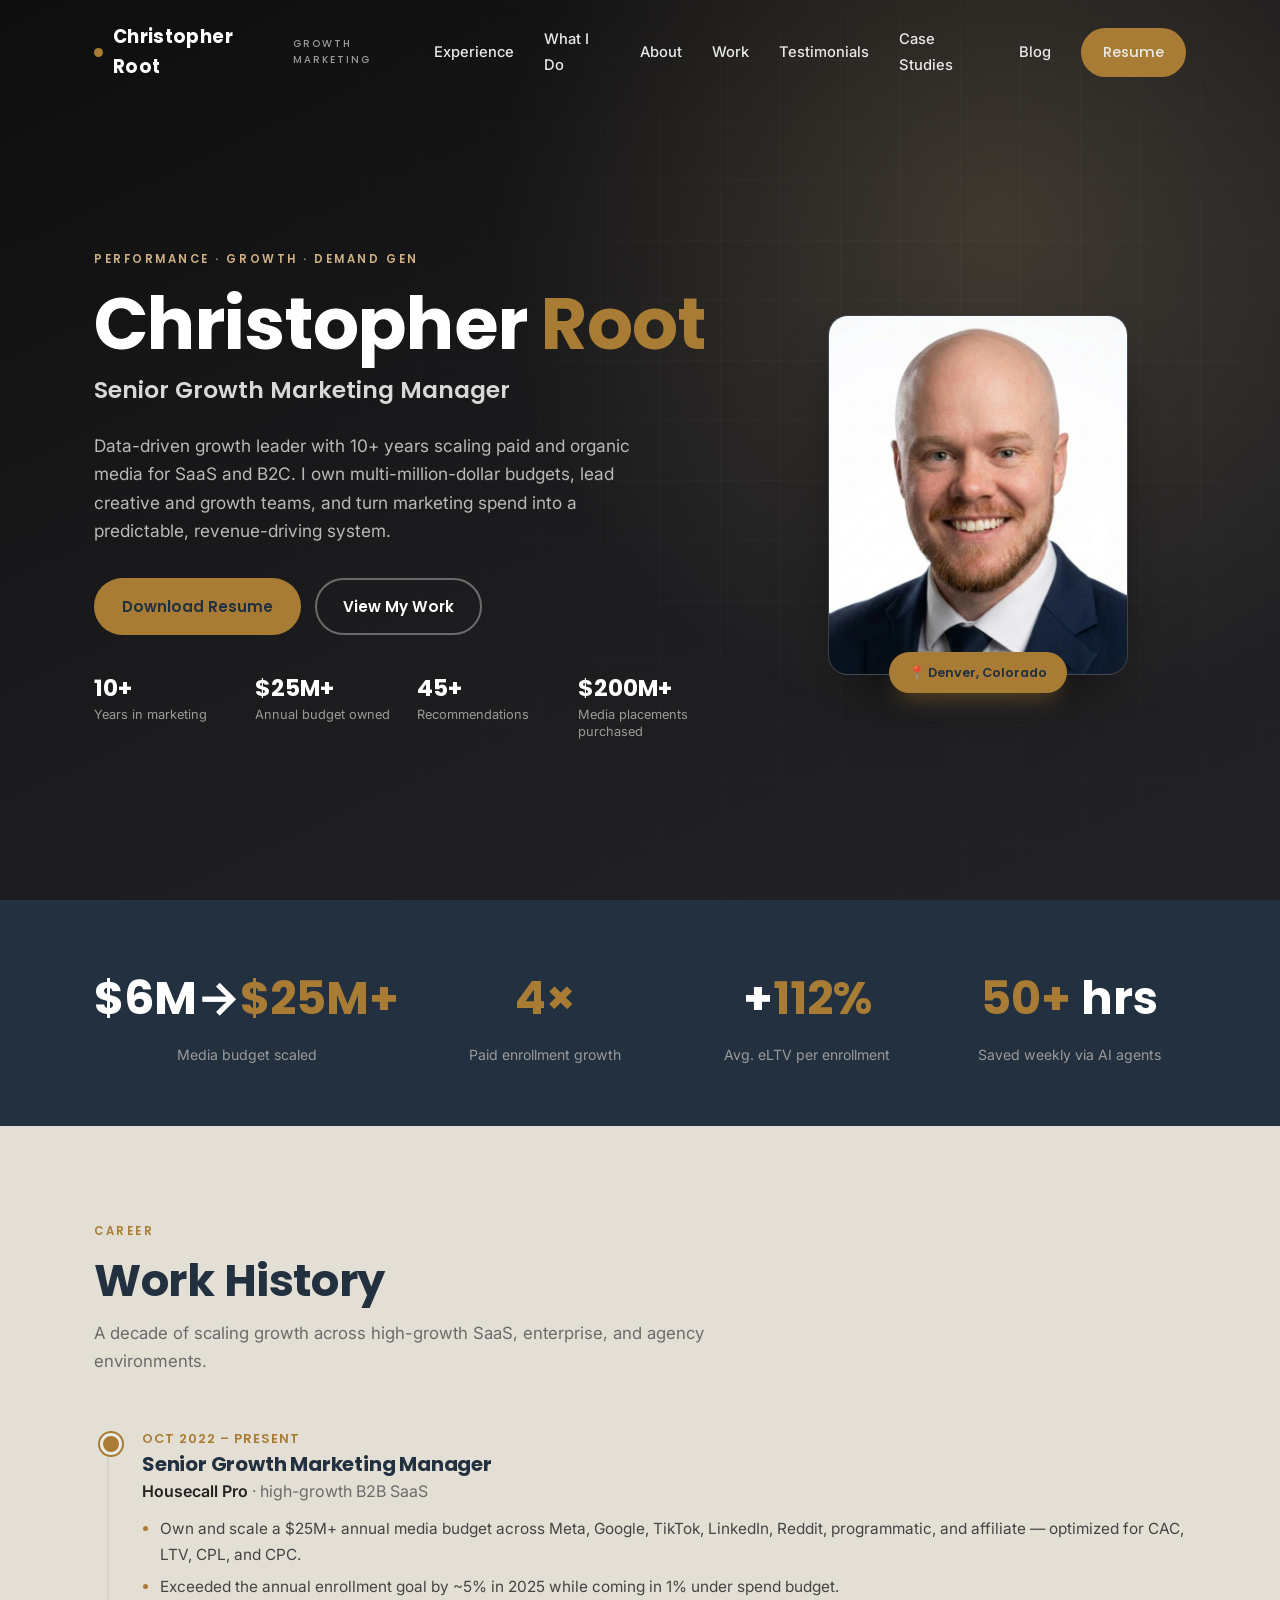
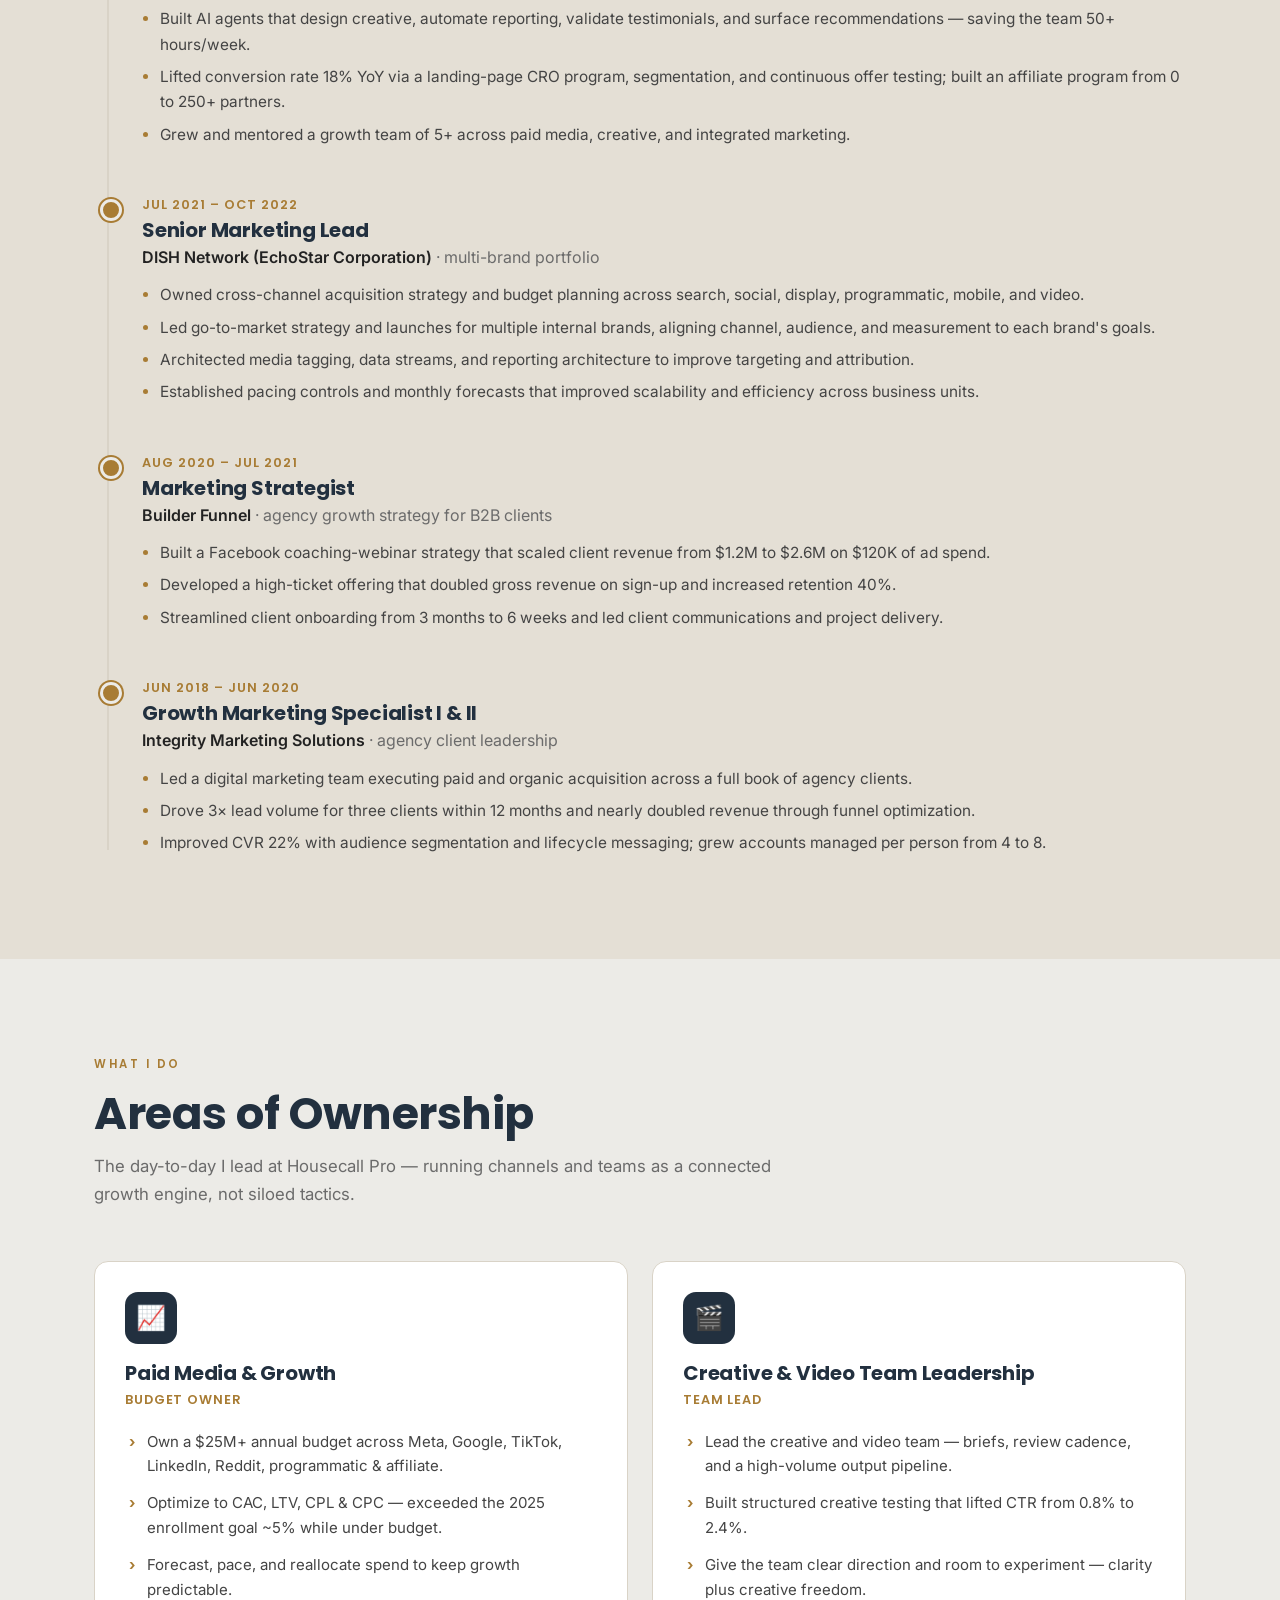
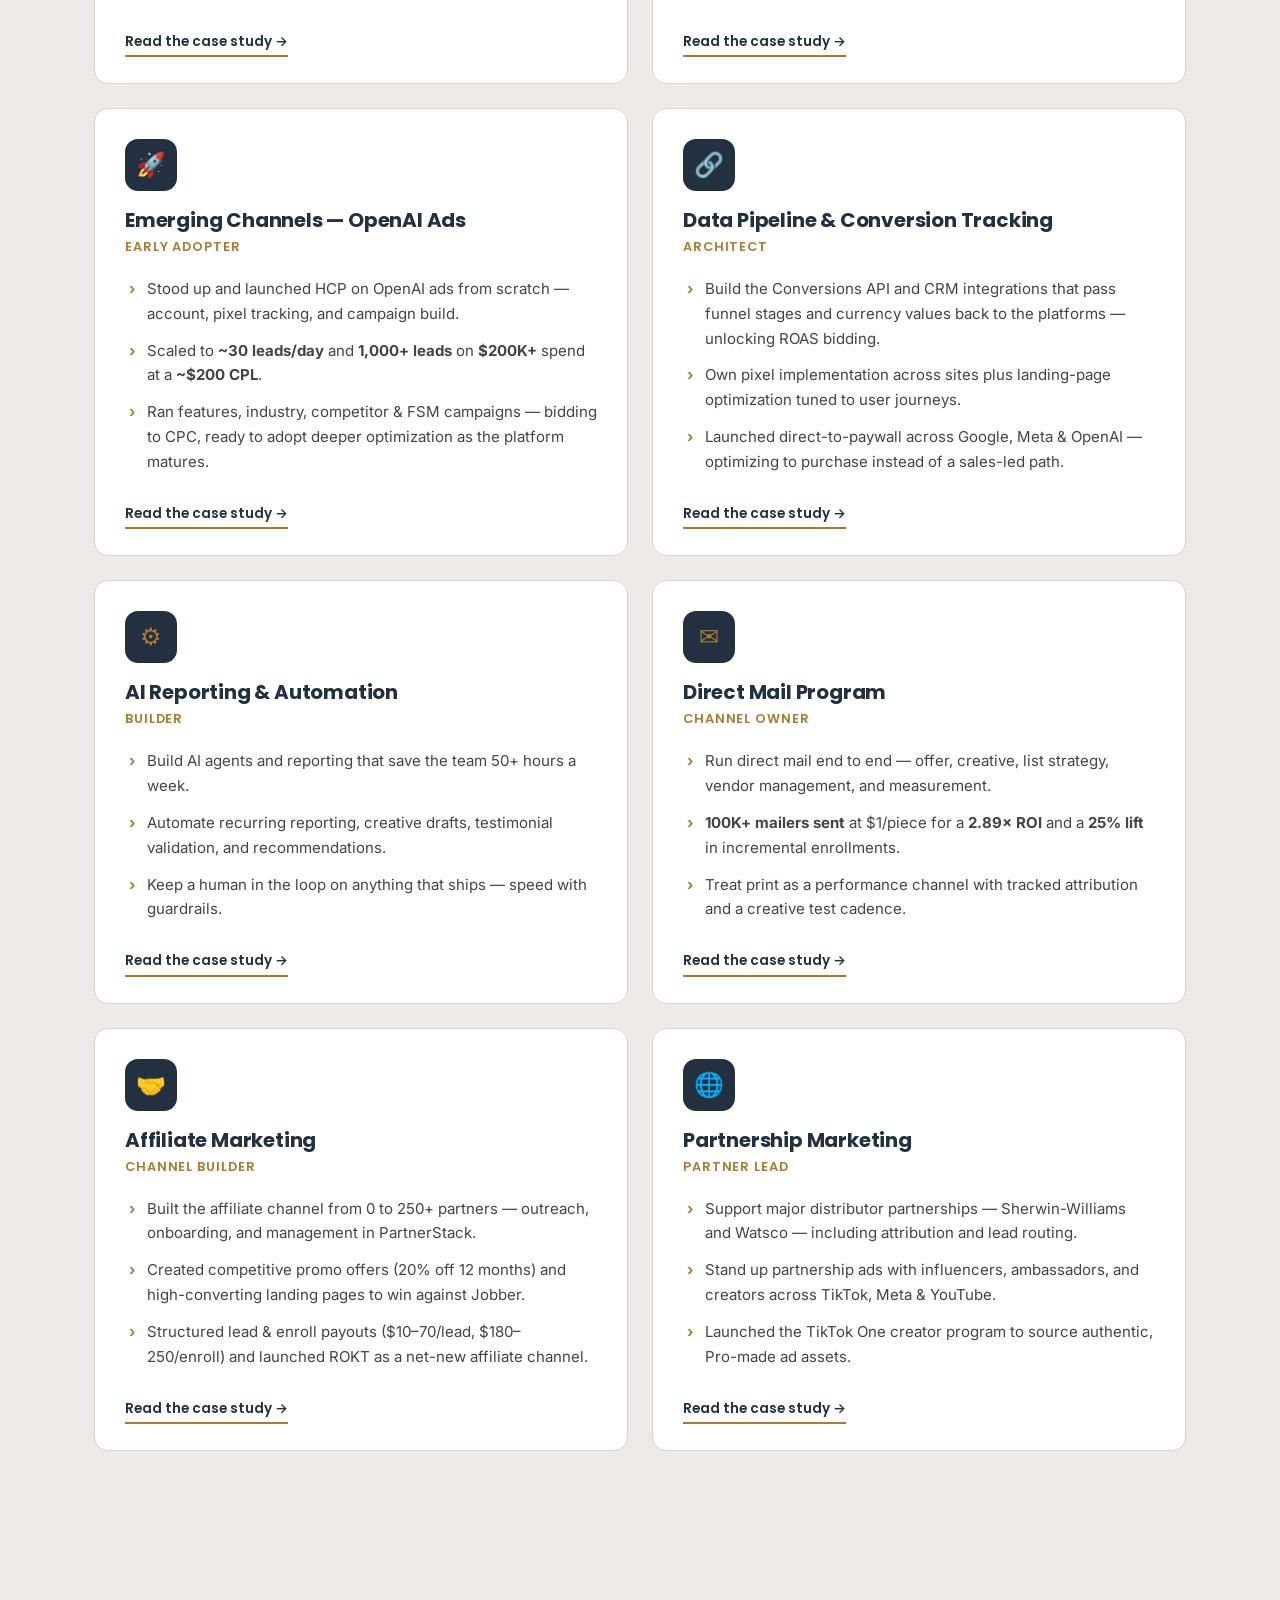
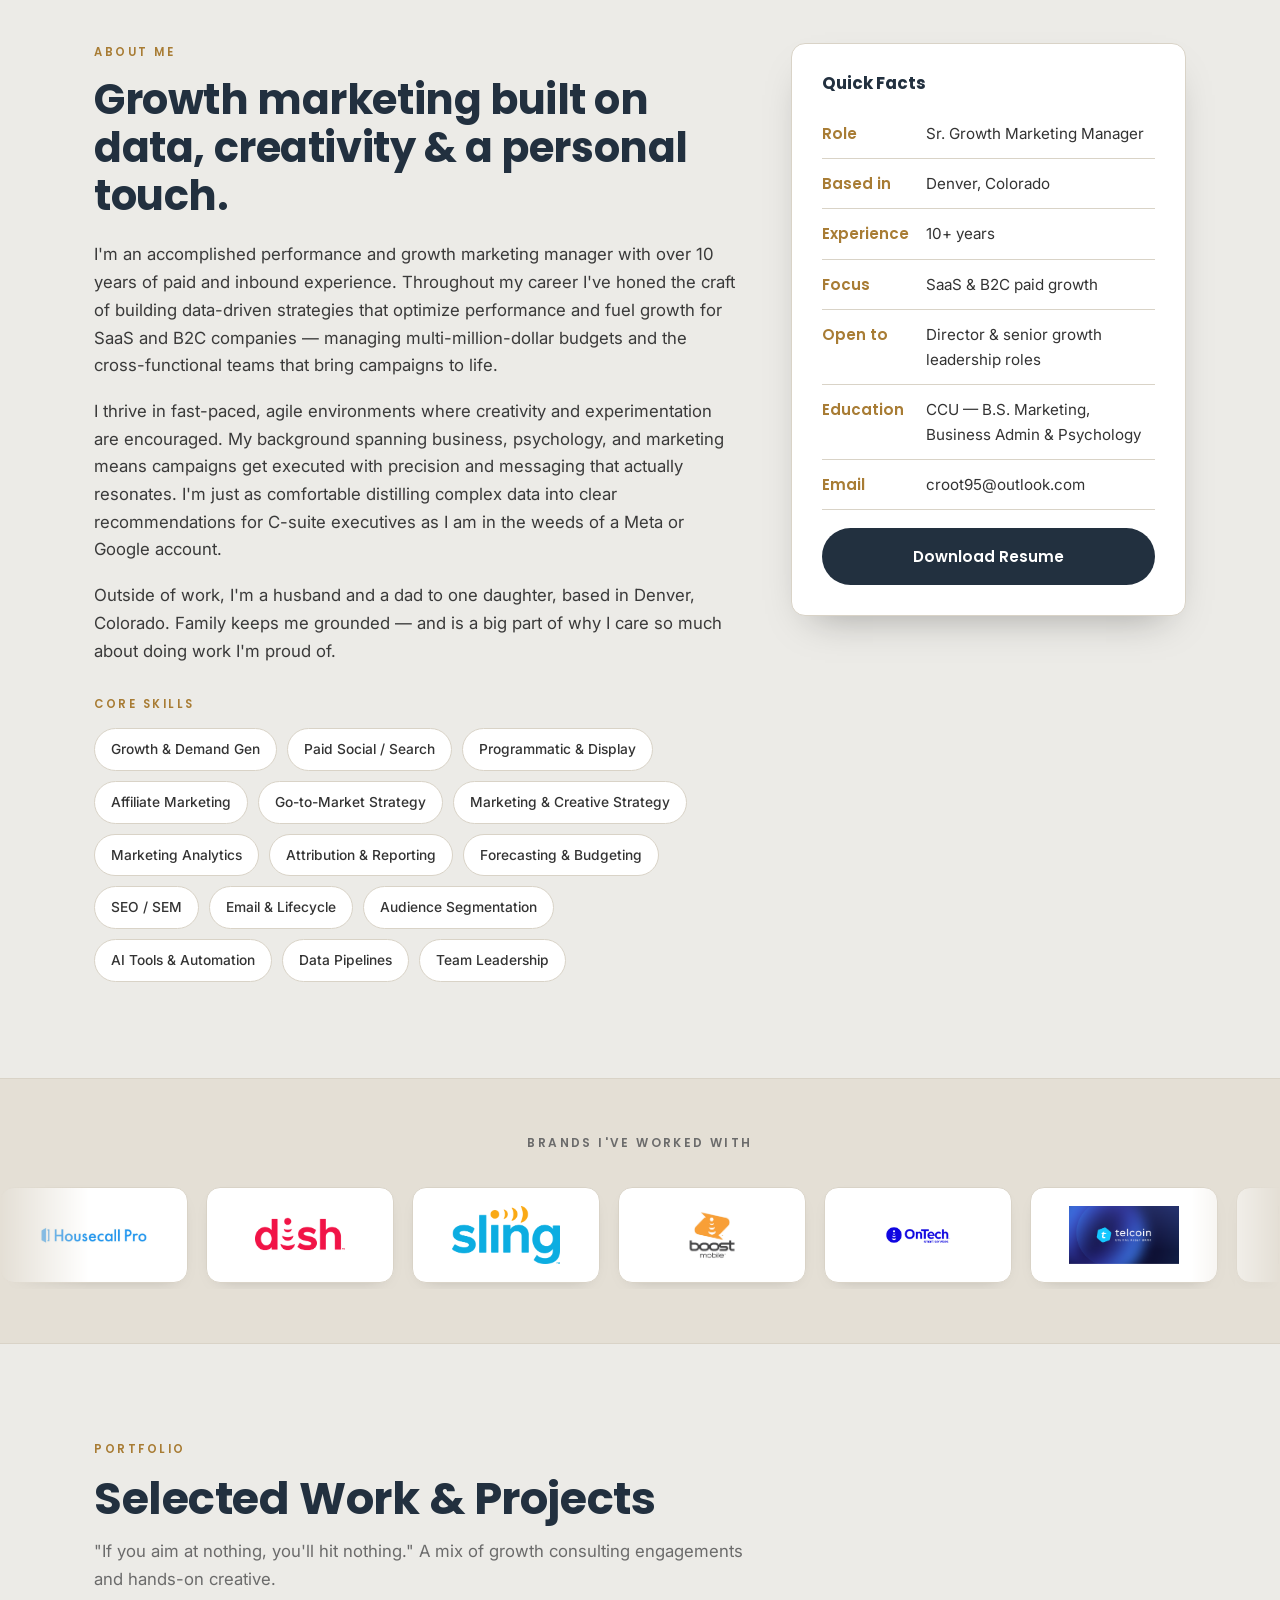
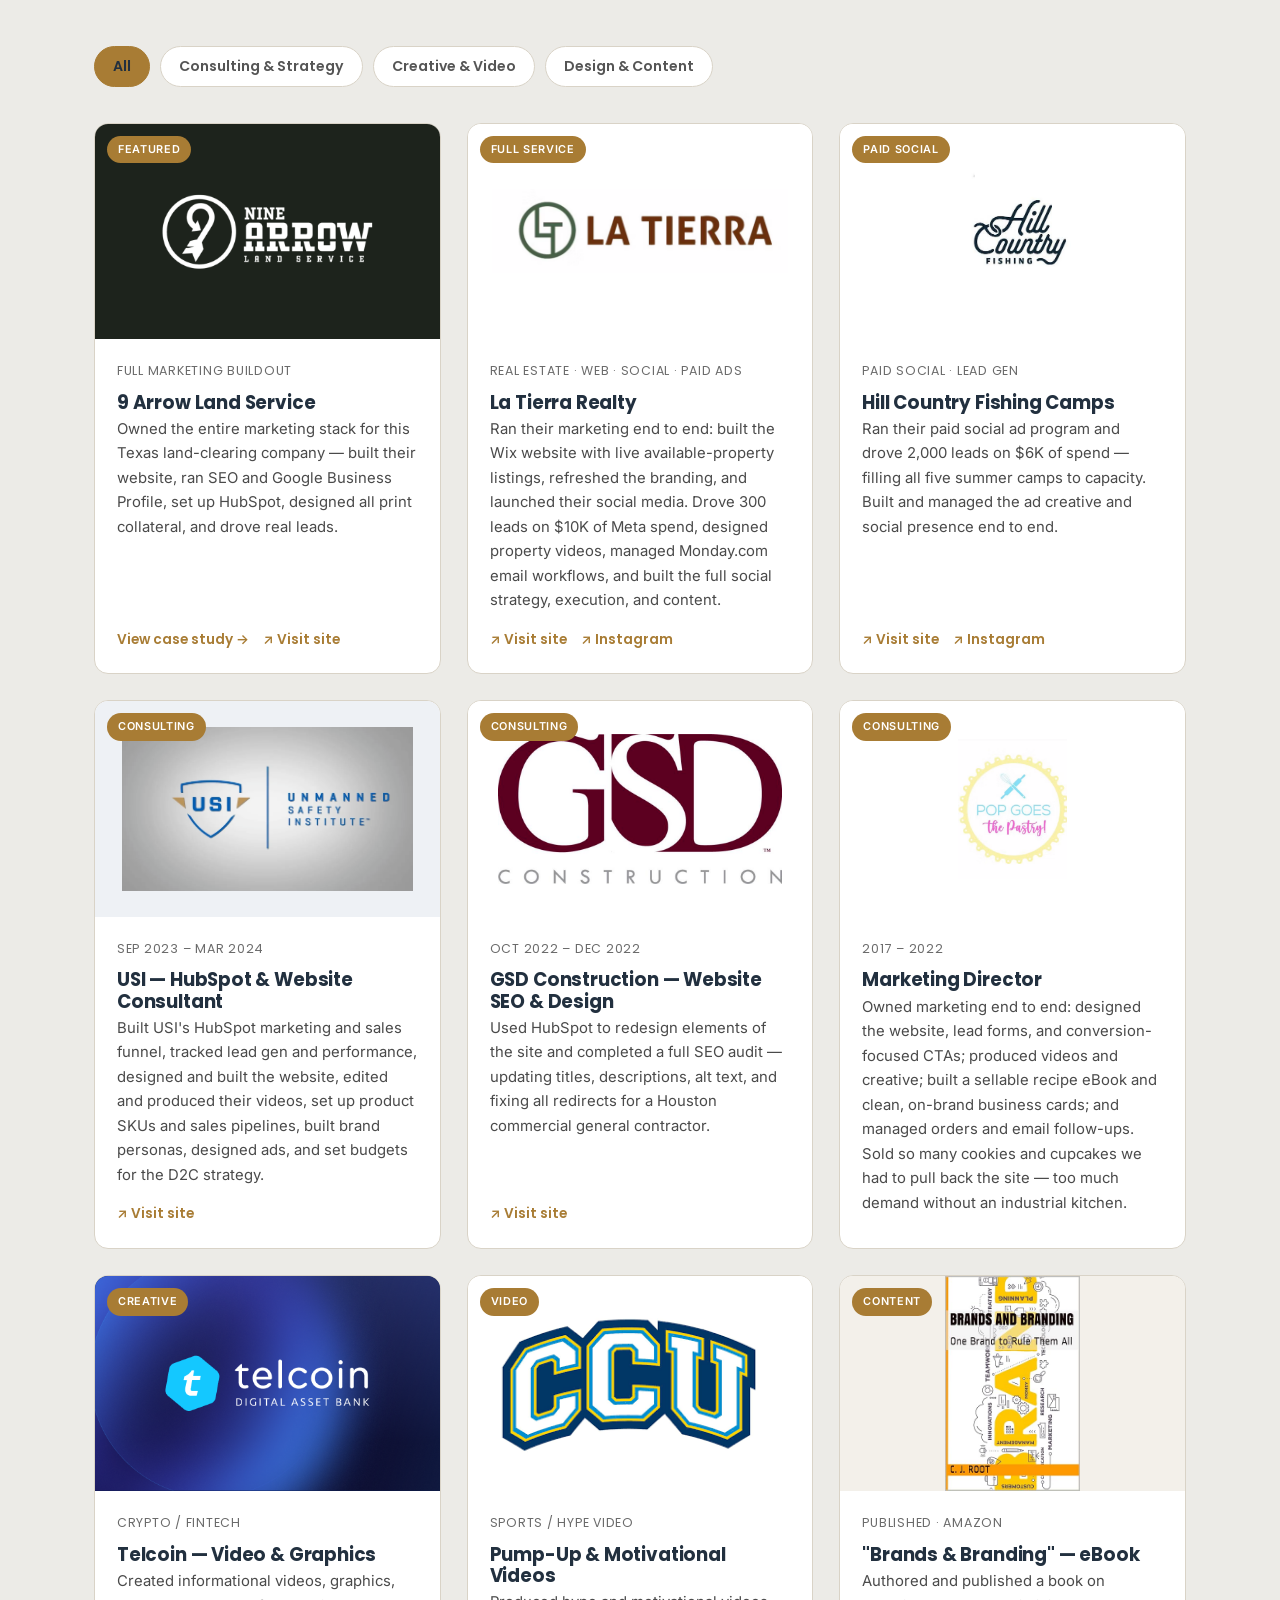
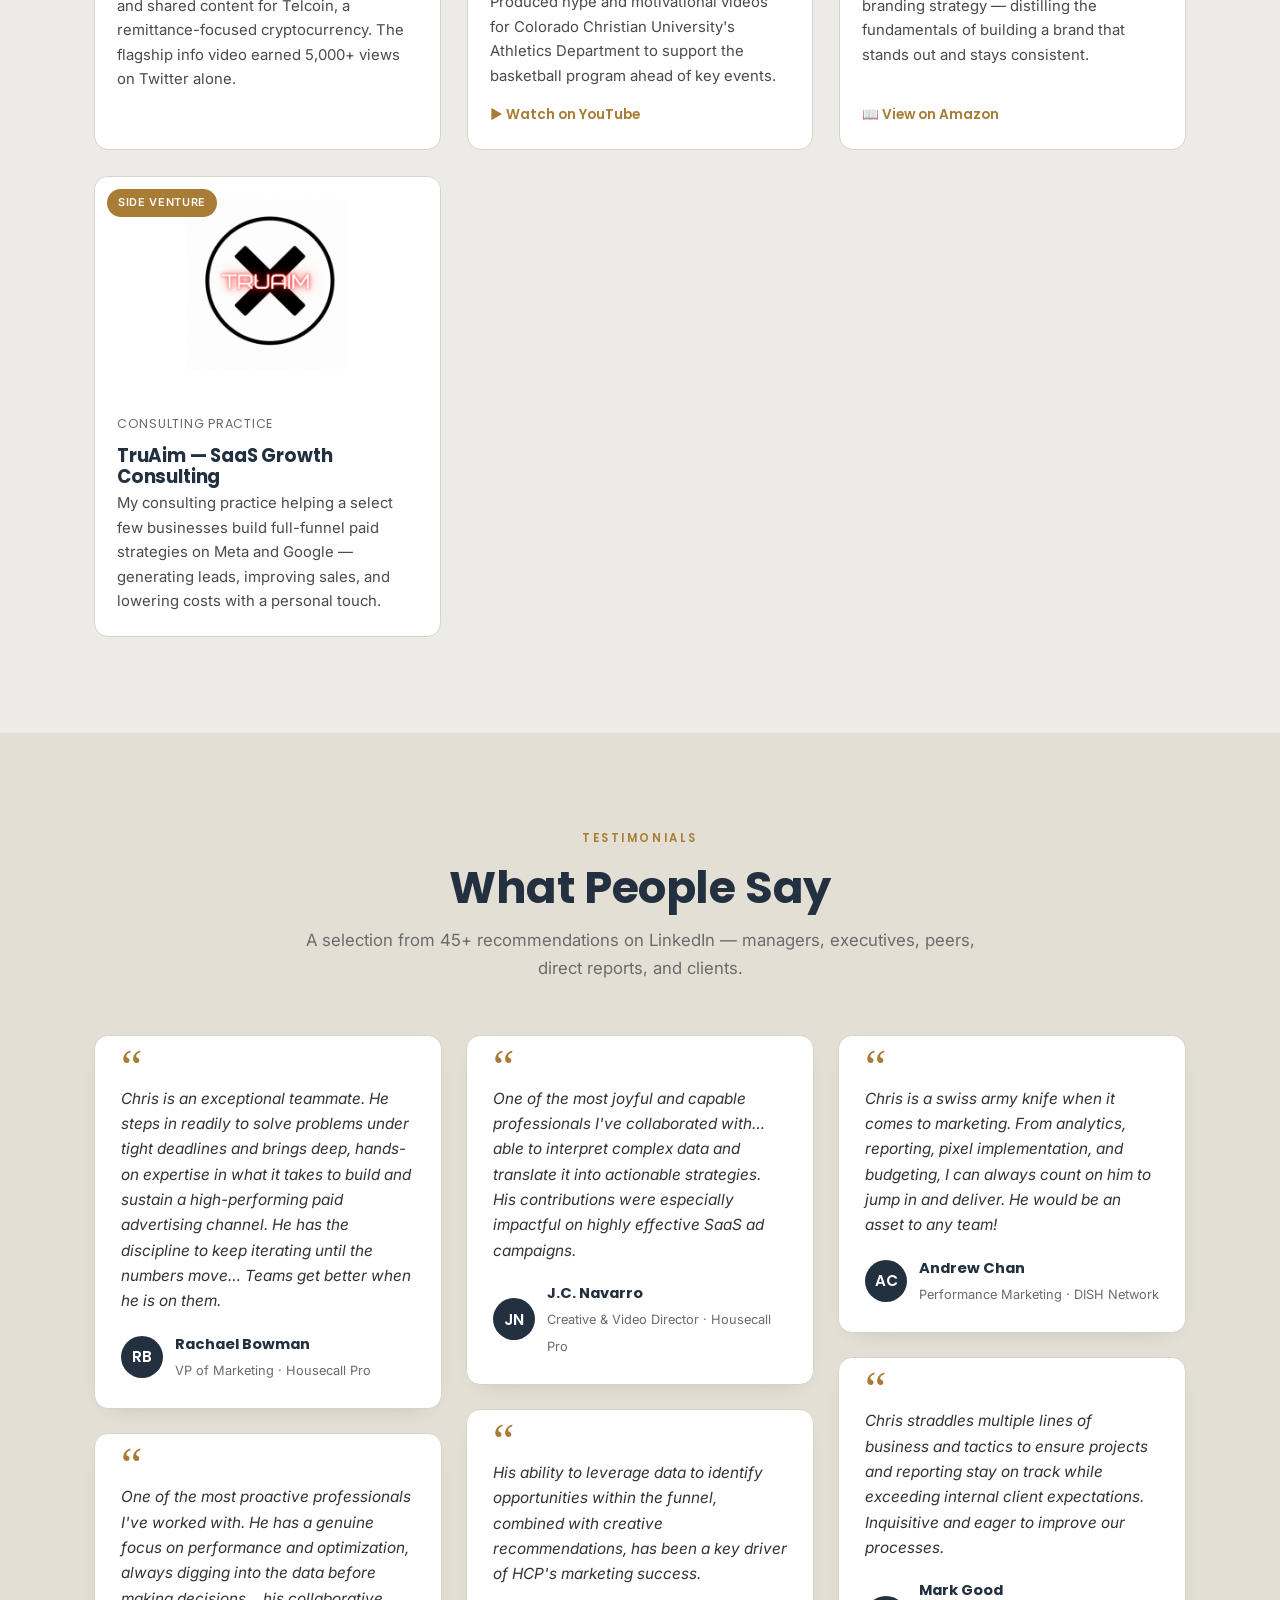
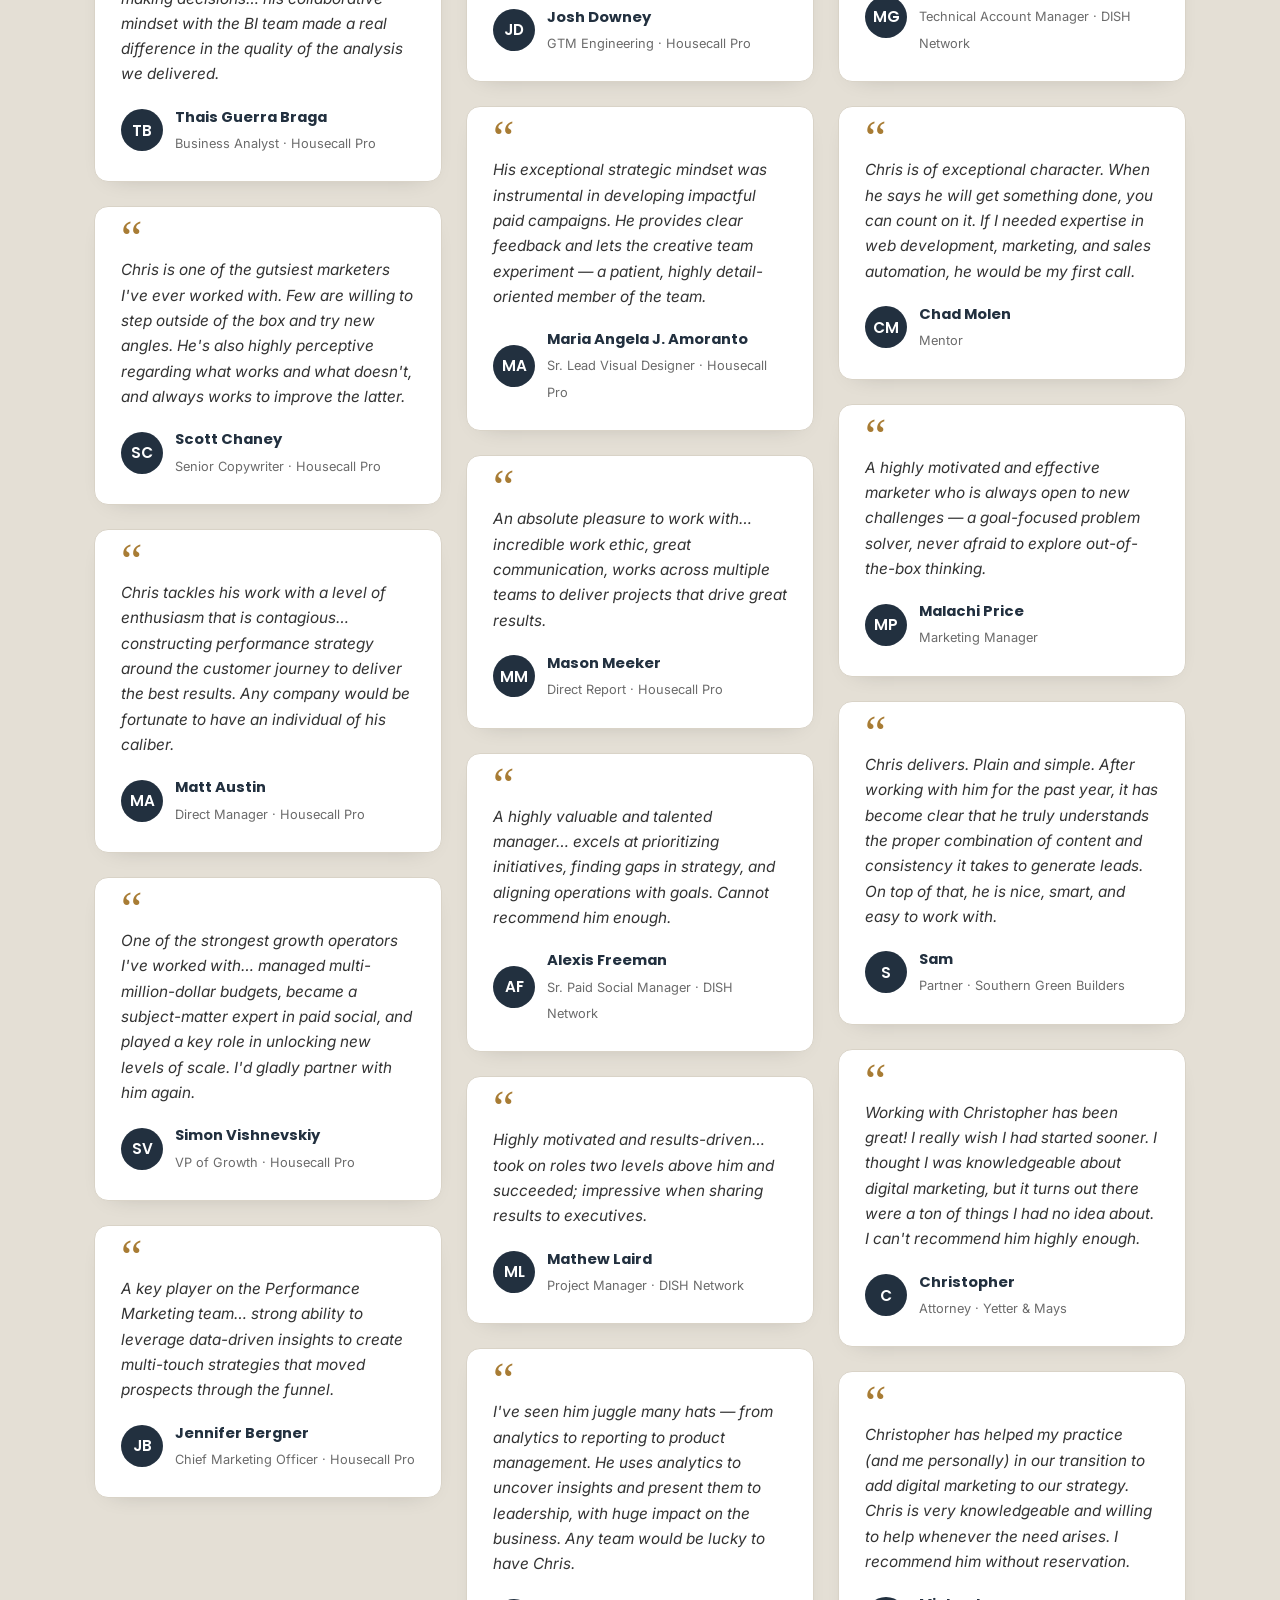
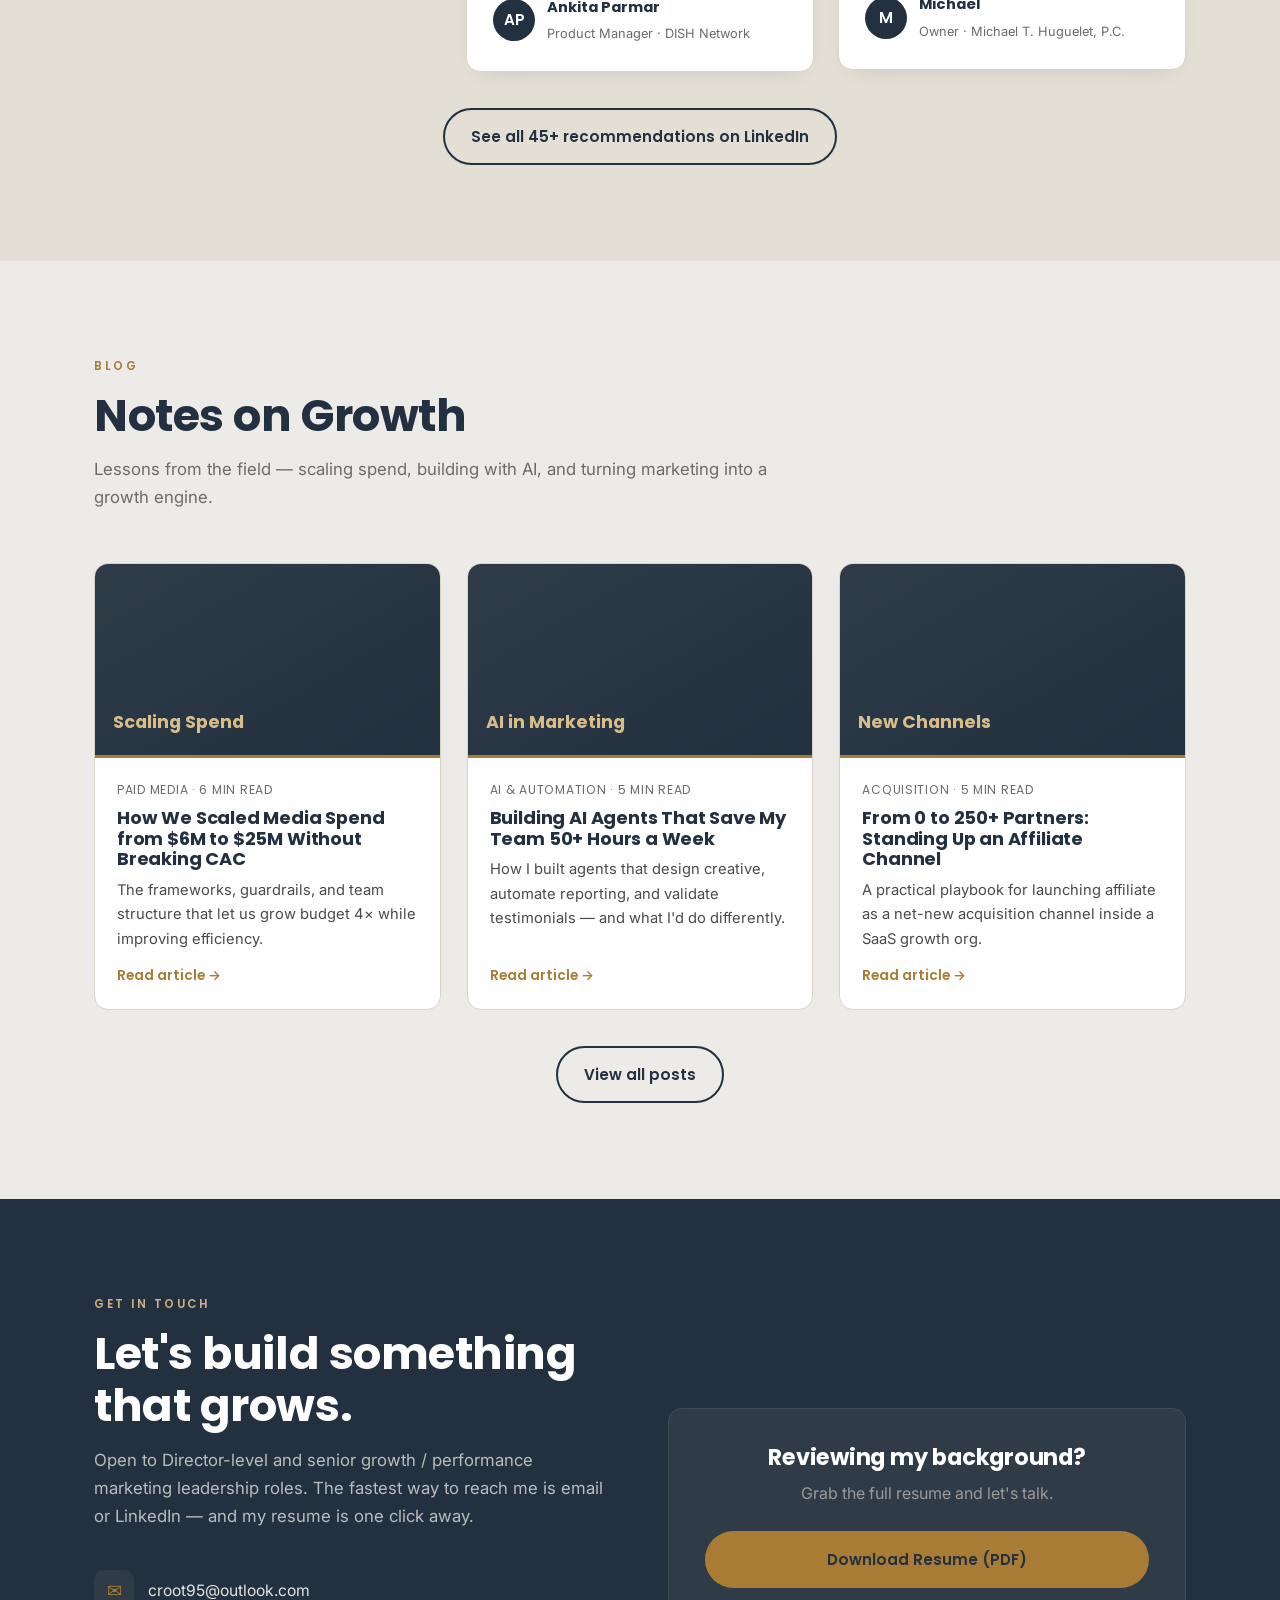
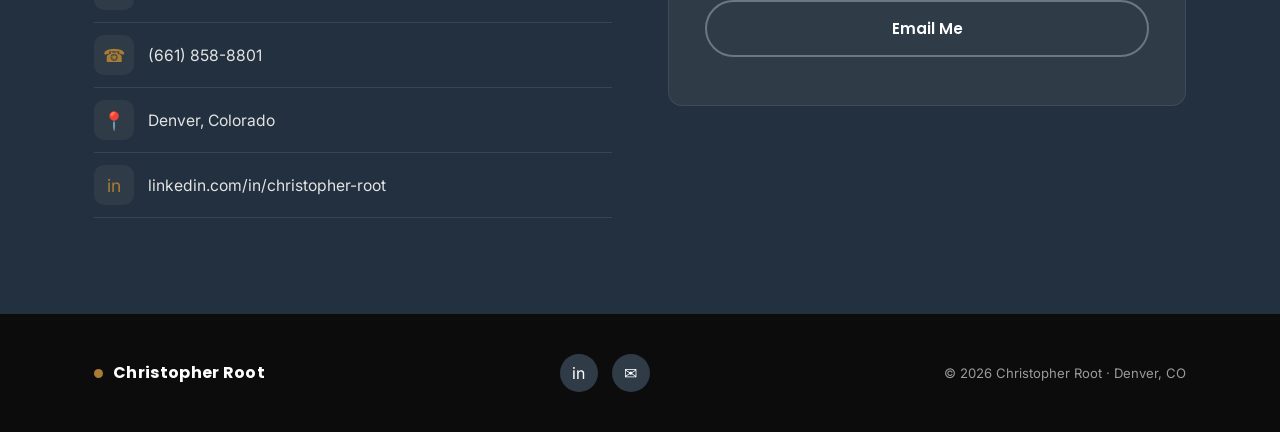
==== commit 54a50fb7: "Add files via upload" ====
--- a/index.html
+++ b/index.html
@@ -68,7 +68,7 @@
       <div class="hero-meta">
         <div><strong><span class="count" data-to="10" data-suffix="+">10+</span></strong> Years in marketing</div>
         <div><strong><span class="count" data-to="25" data-prefix="$" data-suffix="M+">$25M+</span></strong> Annual budget owned</div>
-        <div><strong><span class="count" data-to="40" data-suffix="+">40+</span></strong> Recommendations</div>
+        <div><strong><span class="count" data-to="45" data-suffix="+">45+</span></strong> Recommendations</div>
         <div><strong><span class="count" data-to="200" data-prefix="$" data-suffix="M+">$200M+</span></strong> Media placements purchased</div>
       </div>
     </div>
@@ -482,7 +482,7 @@
     <div class="section-head center reveal">
       <div class="eyebrow">Testimonials</div>
       <h2>What People Say</h2>
-      <p style="margin-left:auto;margin-right:auto;">A selection from 40+ recommendations on LinkedIn — managers, executives, peers, direct reports, and clients.</p>
+      <p style="margin-left:auto;margin-right:auto;">A selection from 45+ recommendations on LinkedIn — managers, executives, peers, direct reports, and clients.</p>
     </div>
     <div class="quote-grid">
 
@@ -528,7 +528,7 @@
 
     </div>
     <div class="center" style="margin-top:36px;">
-      <a href="https://www.linkedin.com/in/christopher-root-53abb6142/" target="_blank" rel="noopener" class="btn btn-outline">See all 40+ recommendations on LinkedIn</a>
+      <a href="https://www.linkedin.com/in/christopher-root-53abb6142/" target="_blank" rel="noopener" class="btn btn-outline">See all 45+ recommendations on LinkedIn</a>
     </div>
   </div>
 </section>
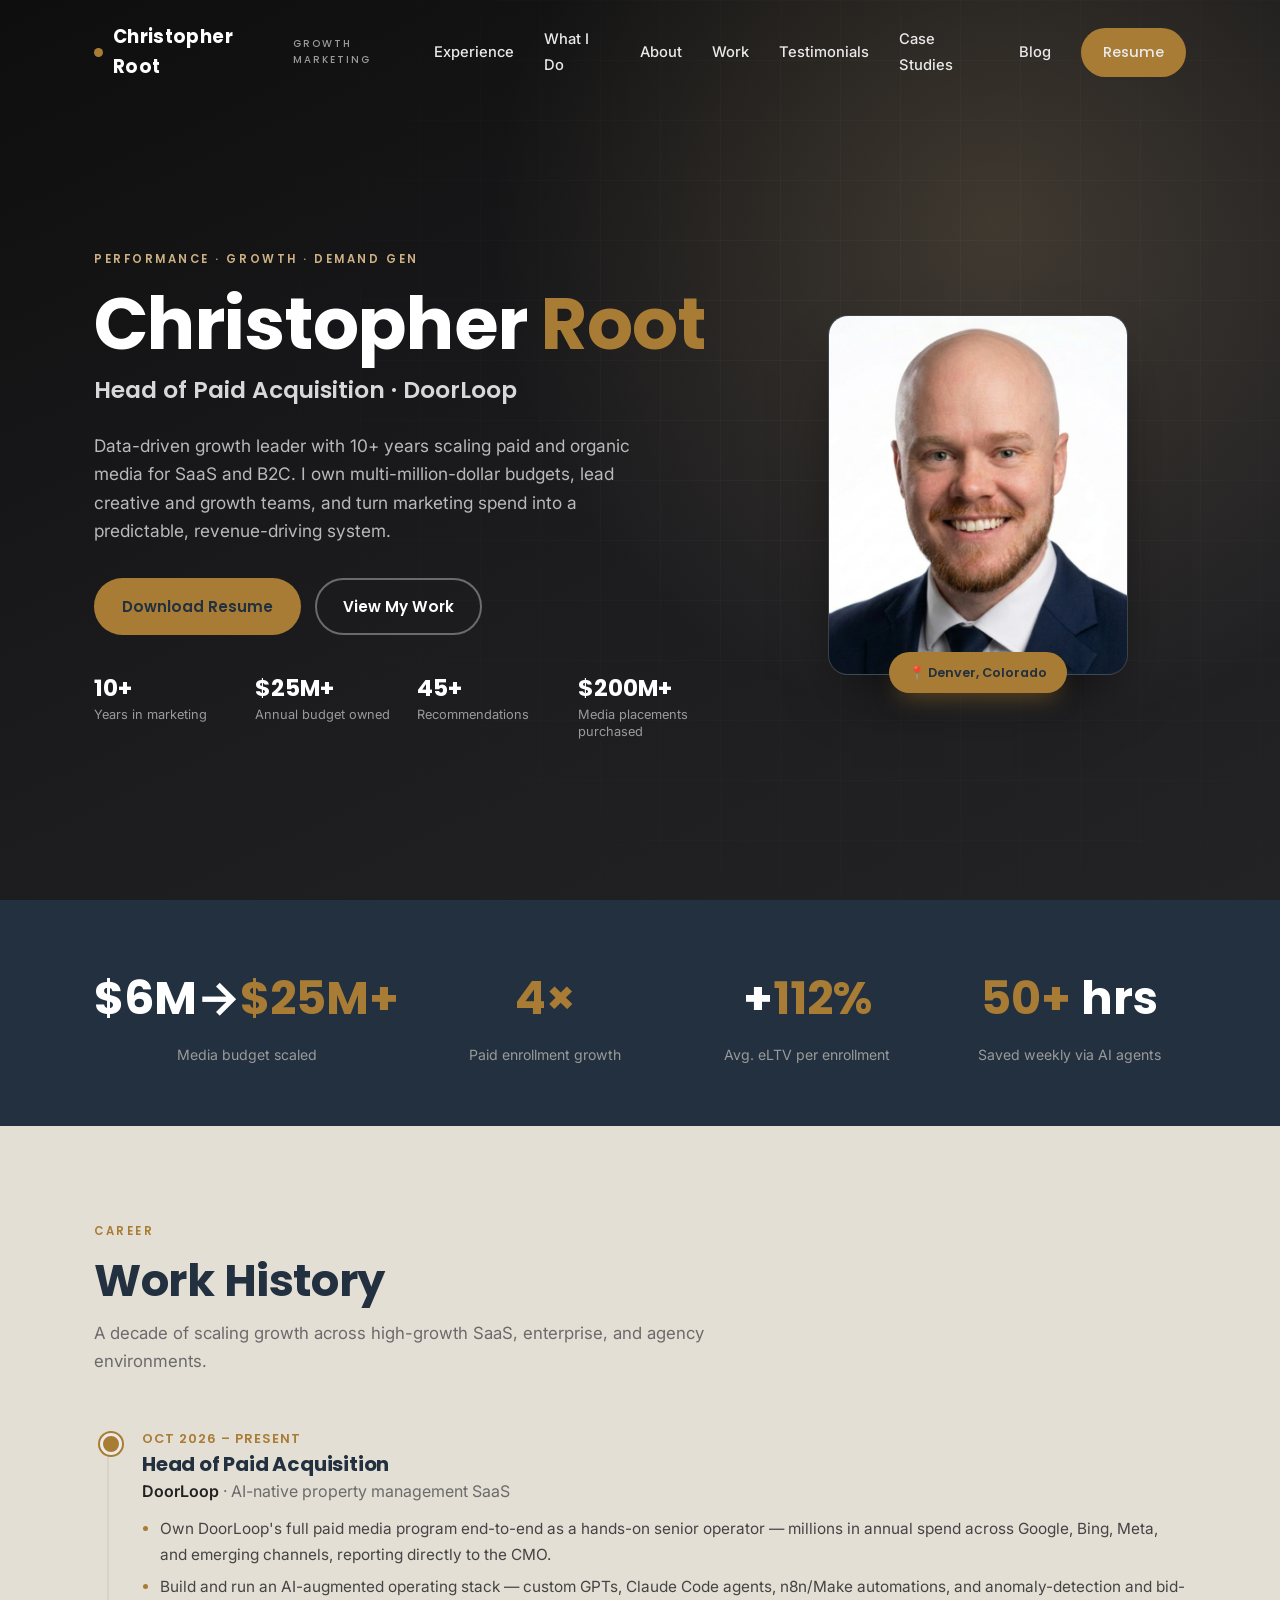
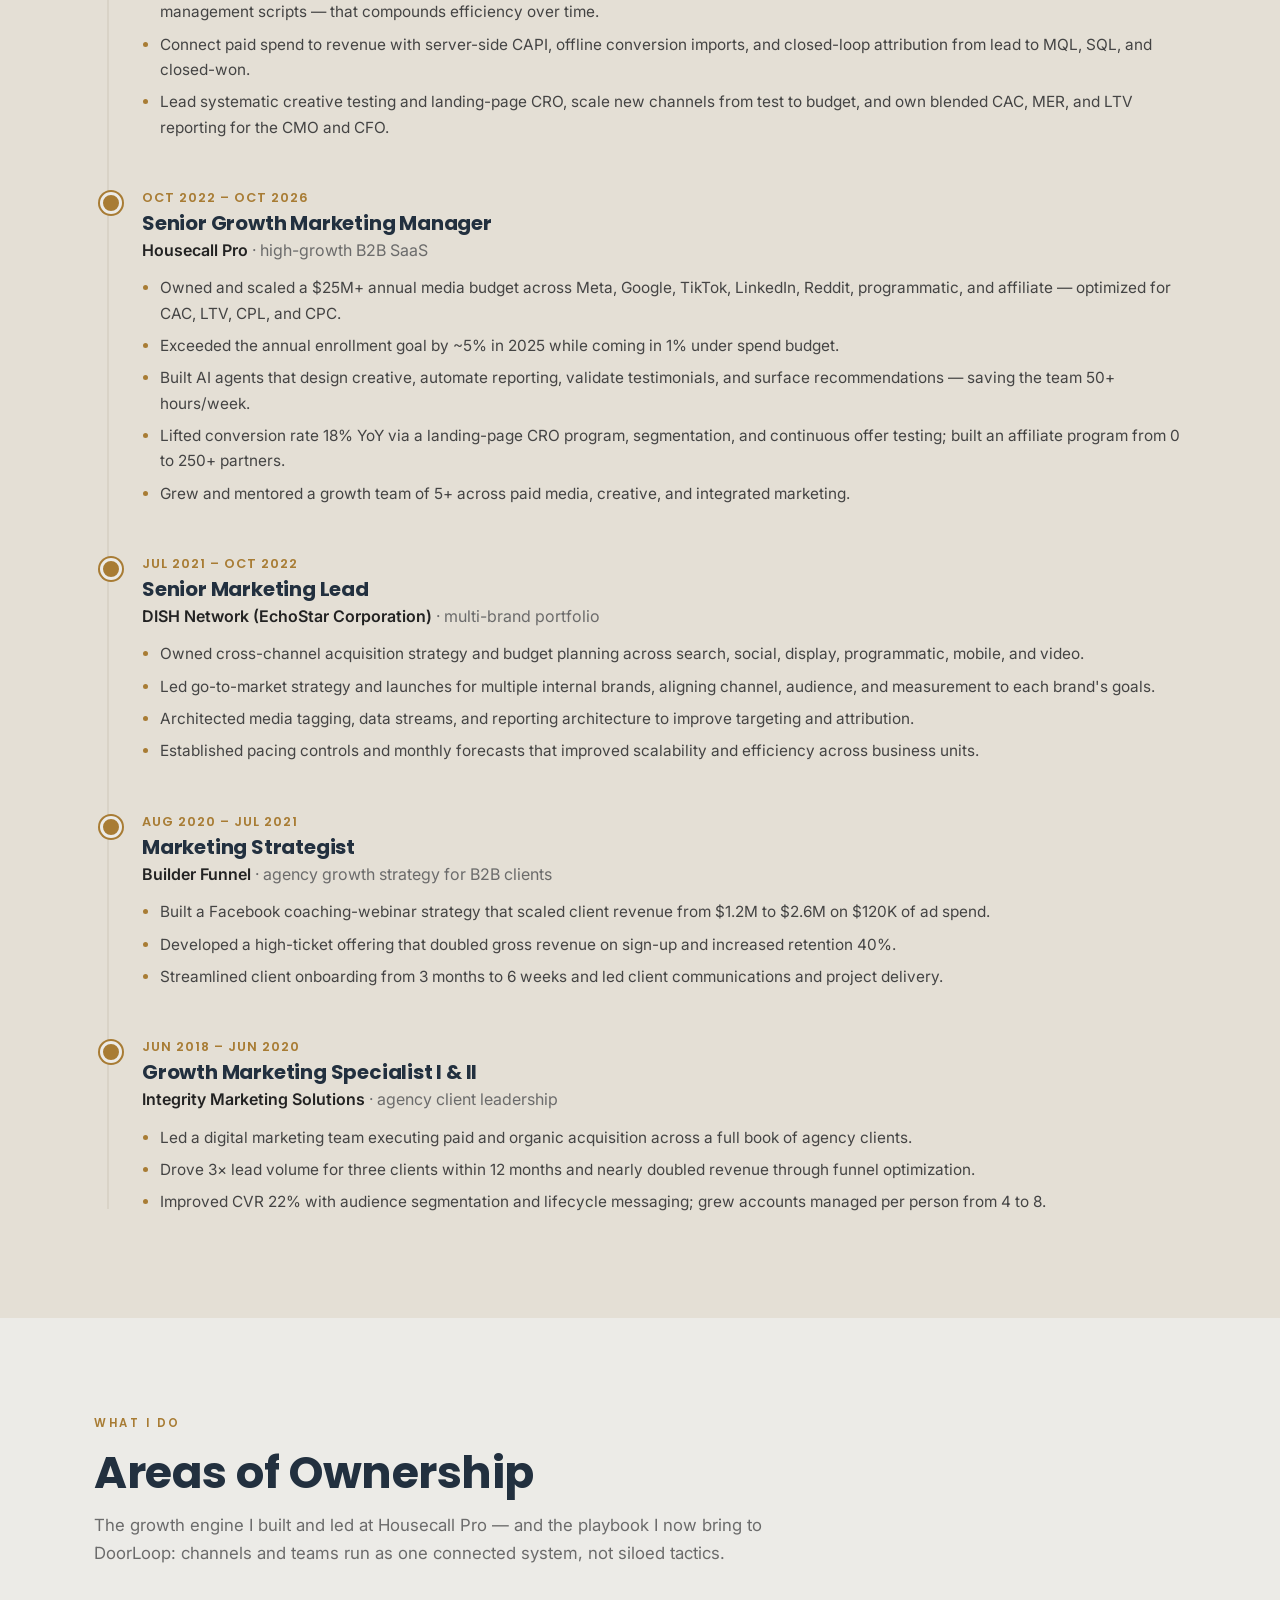
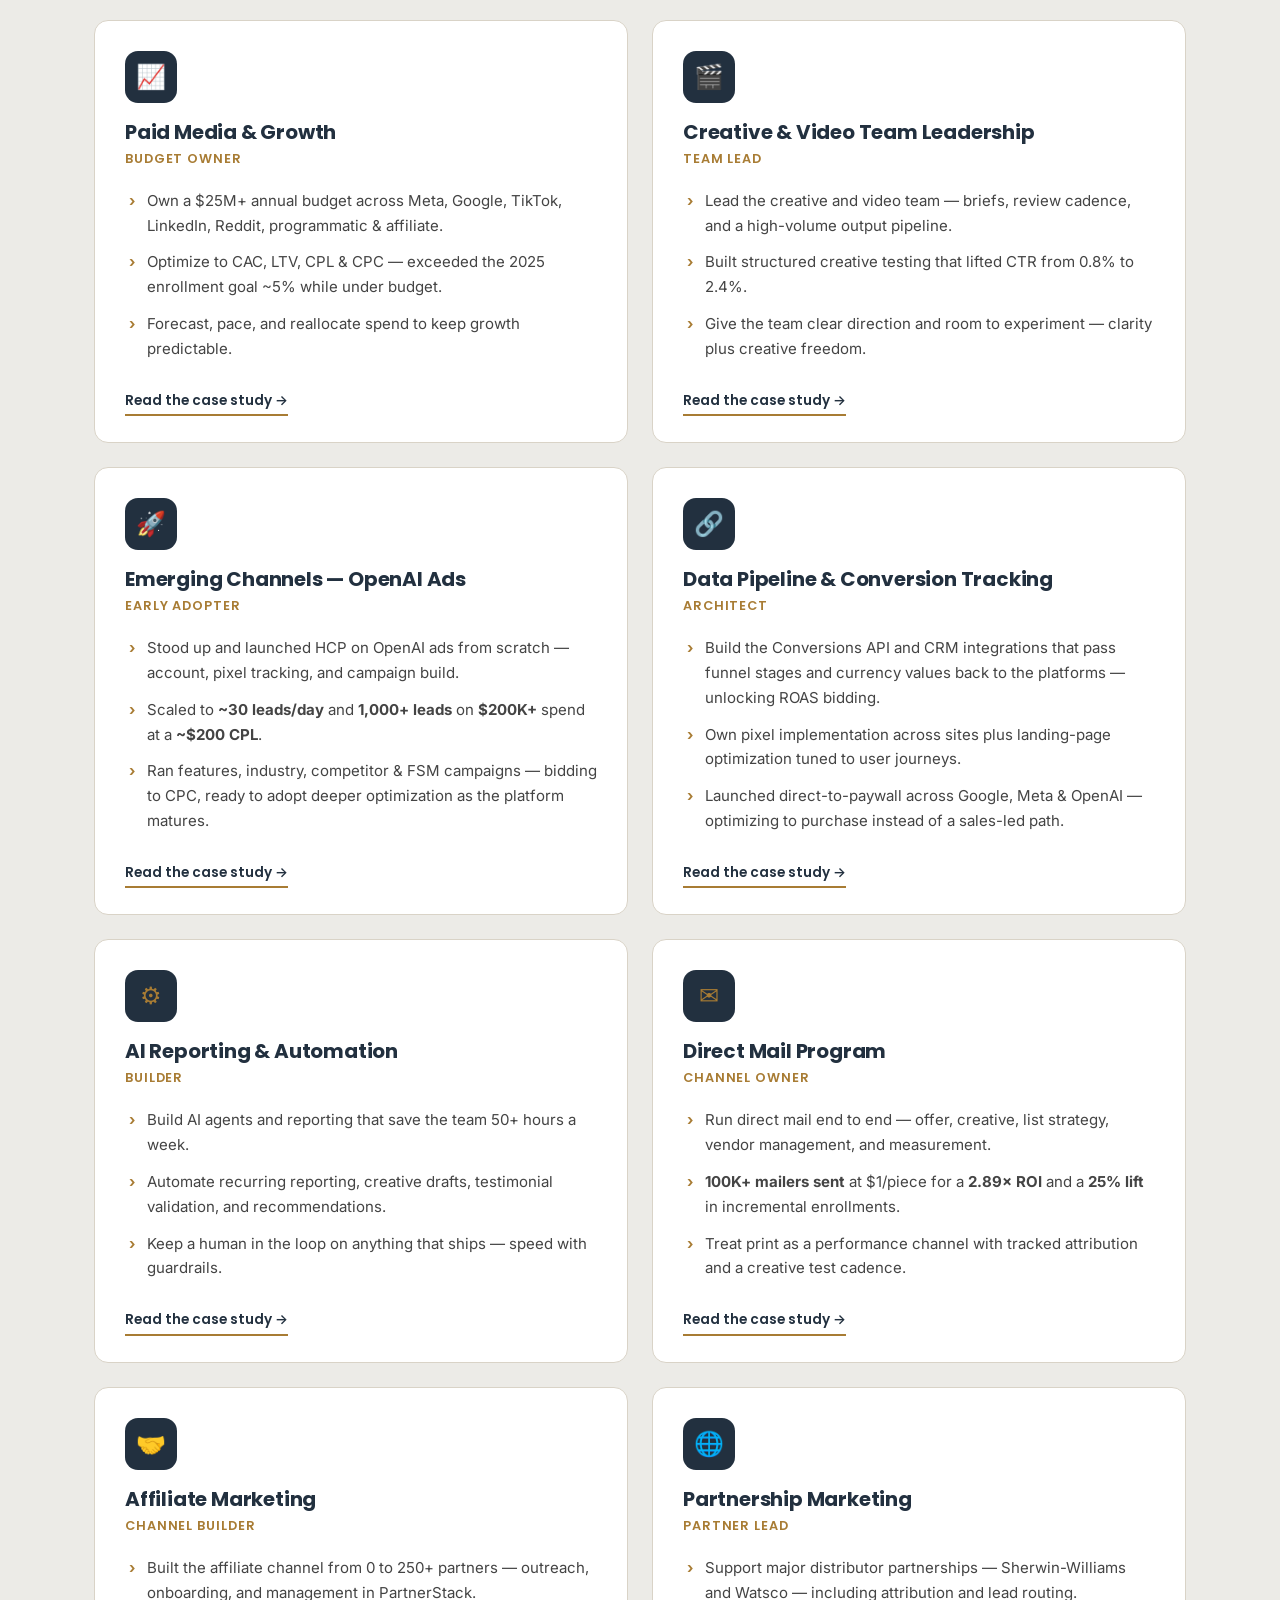
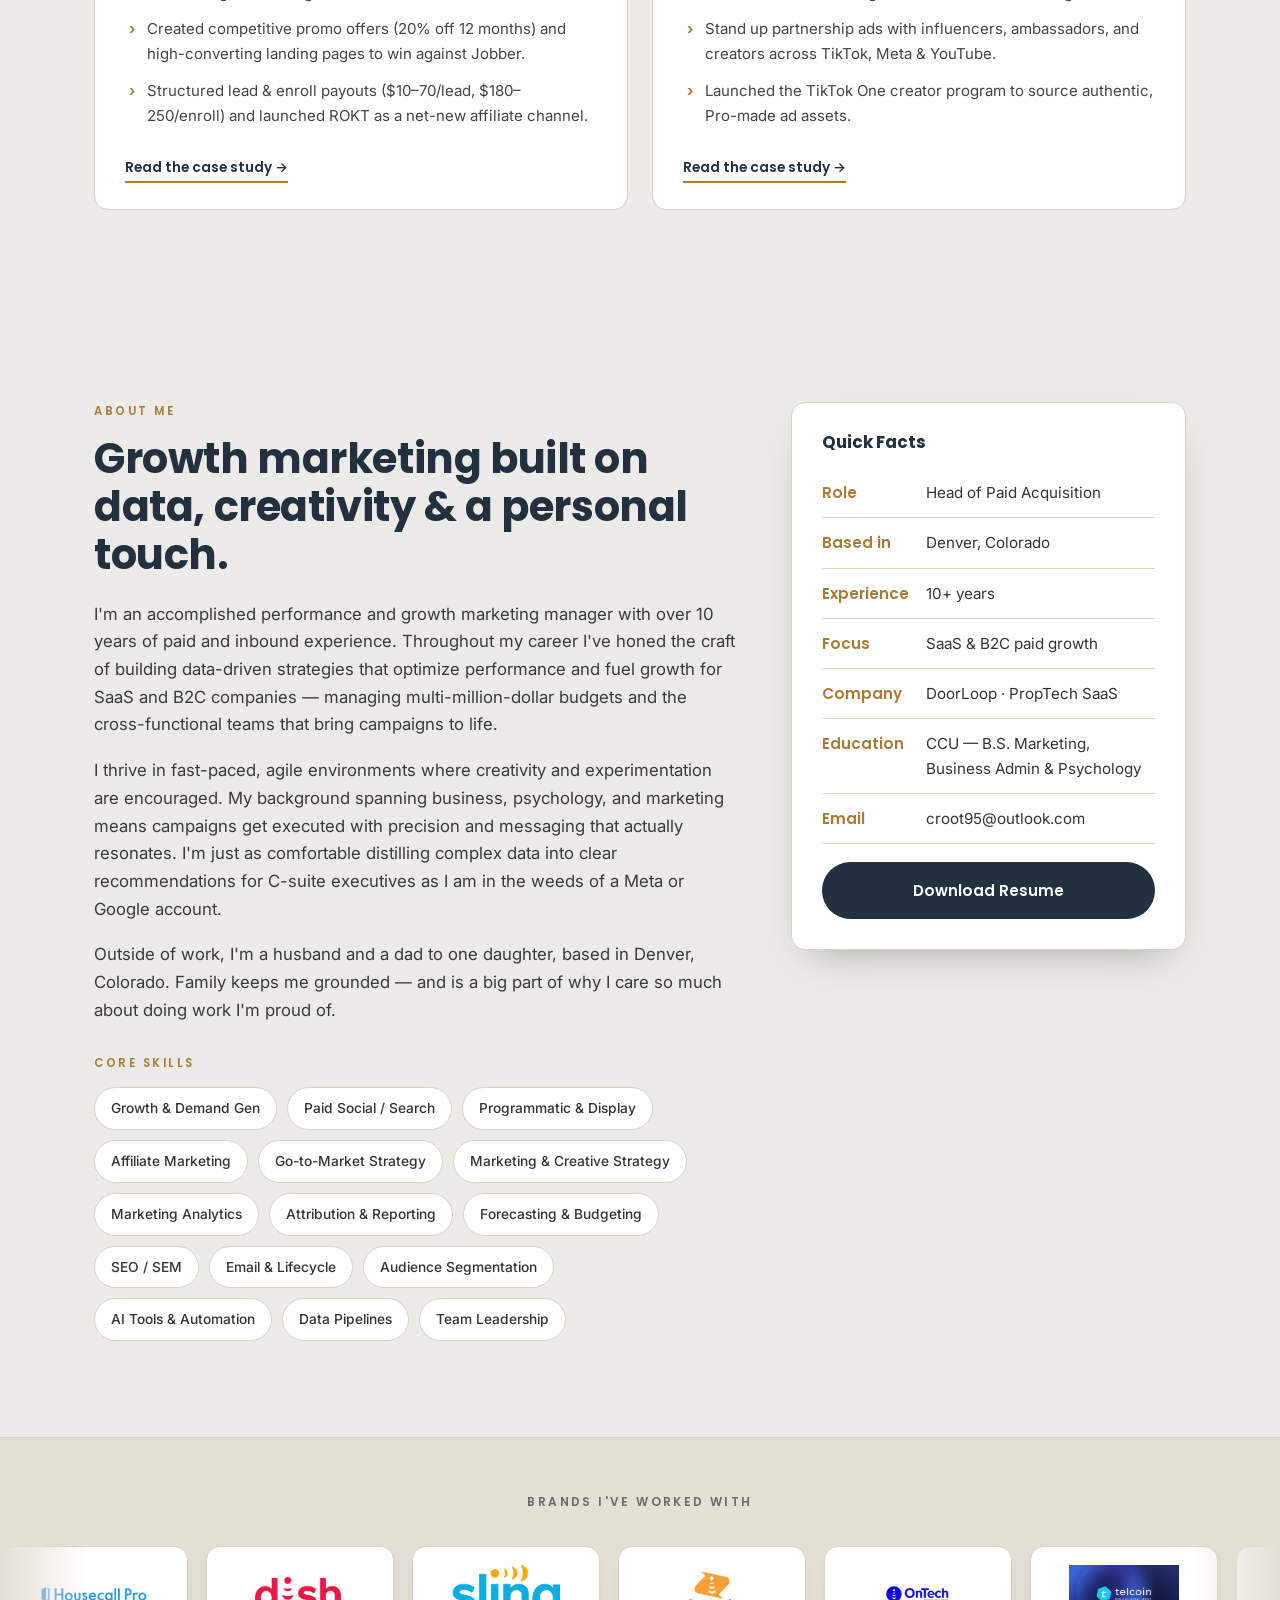
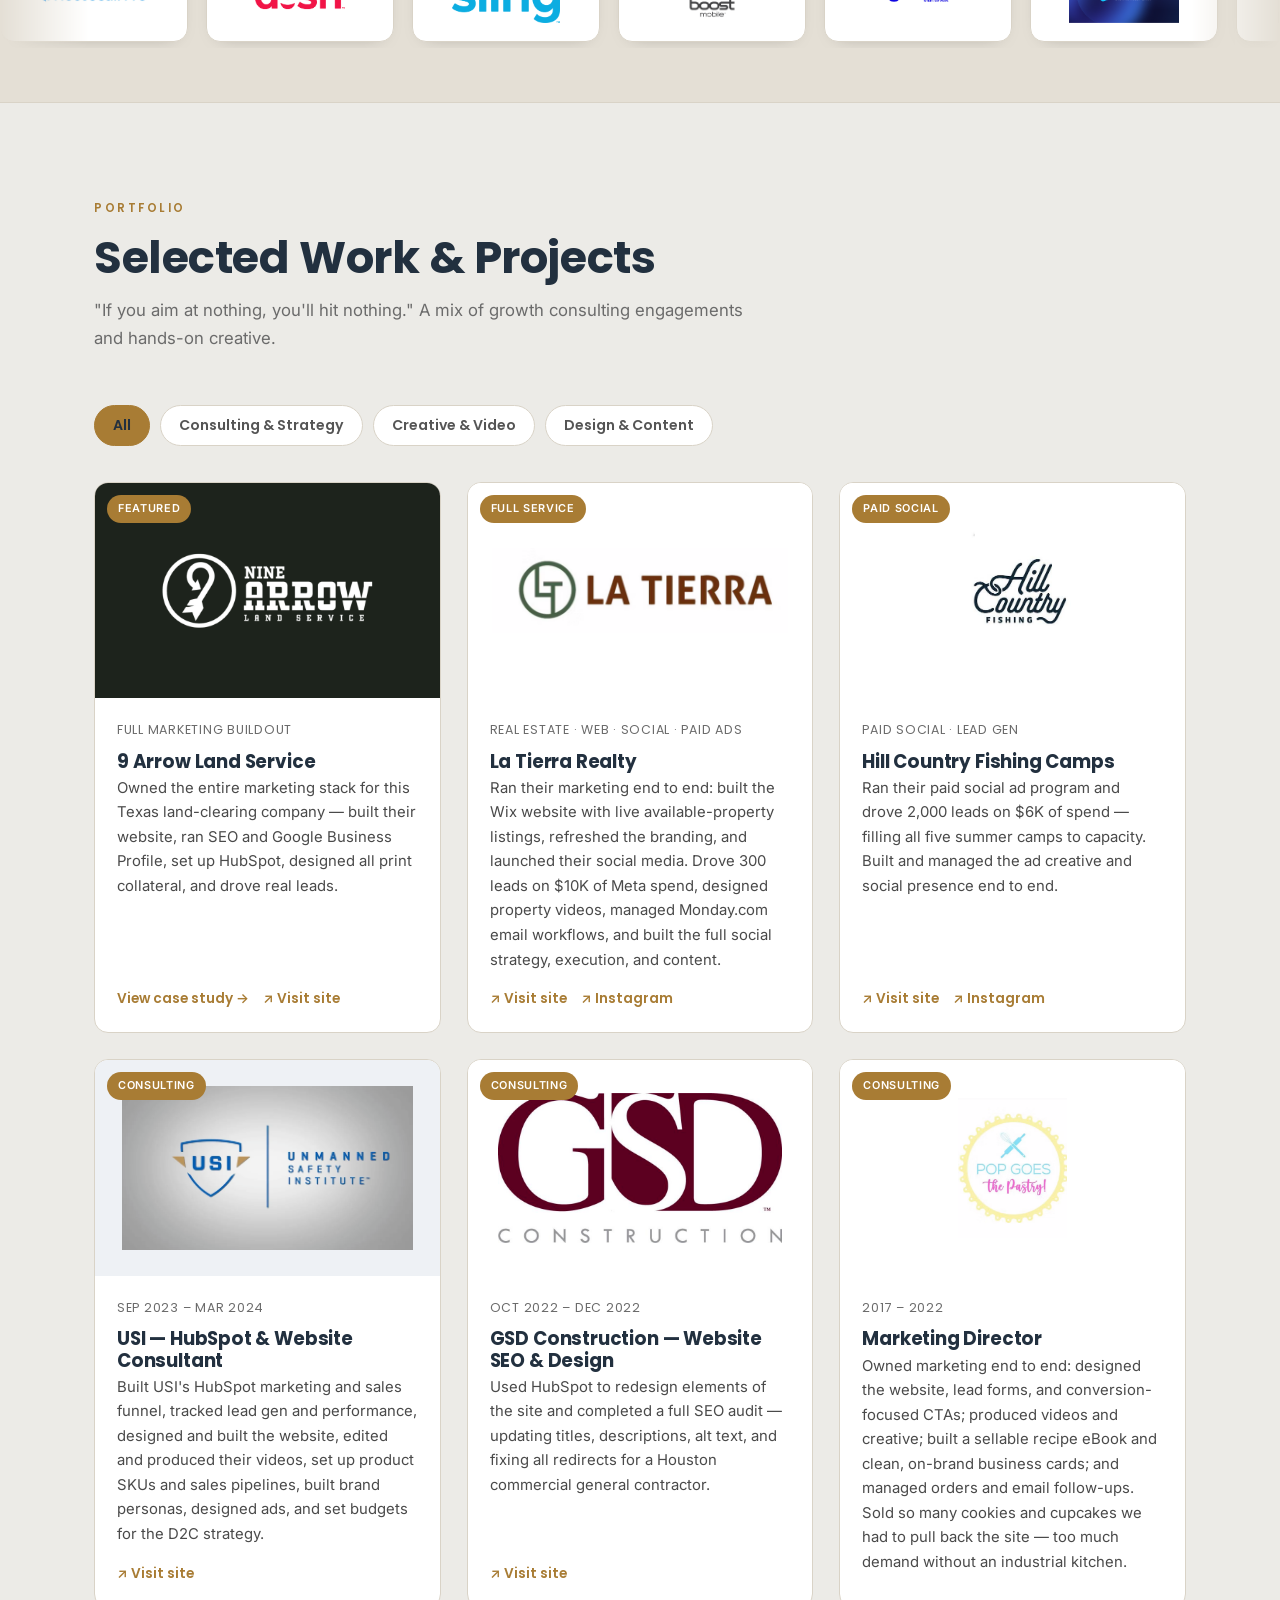
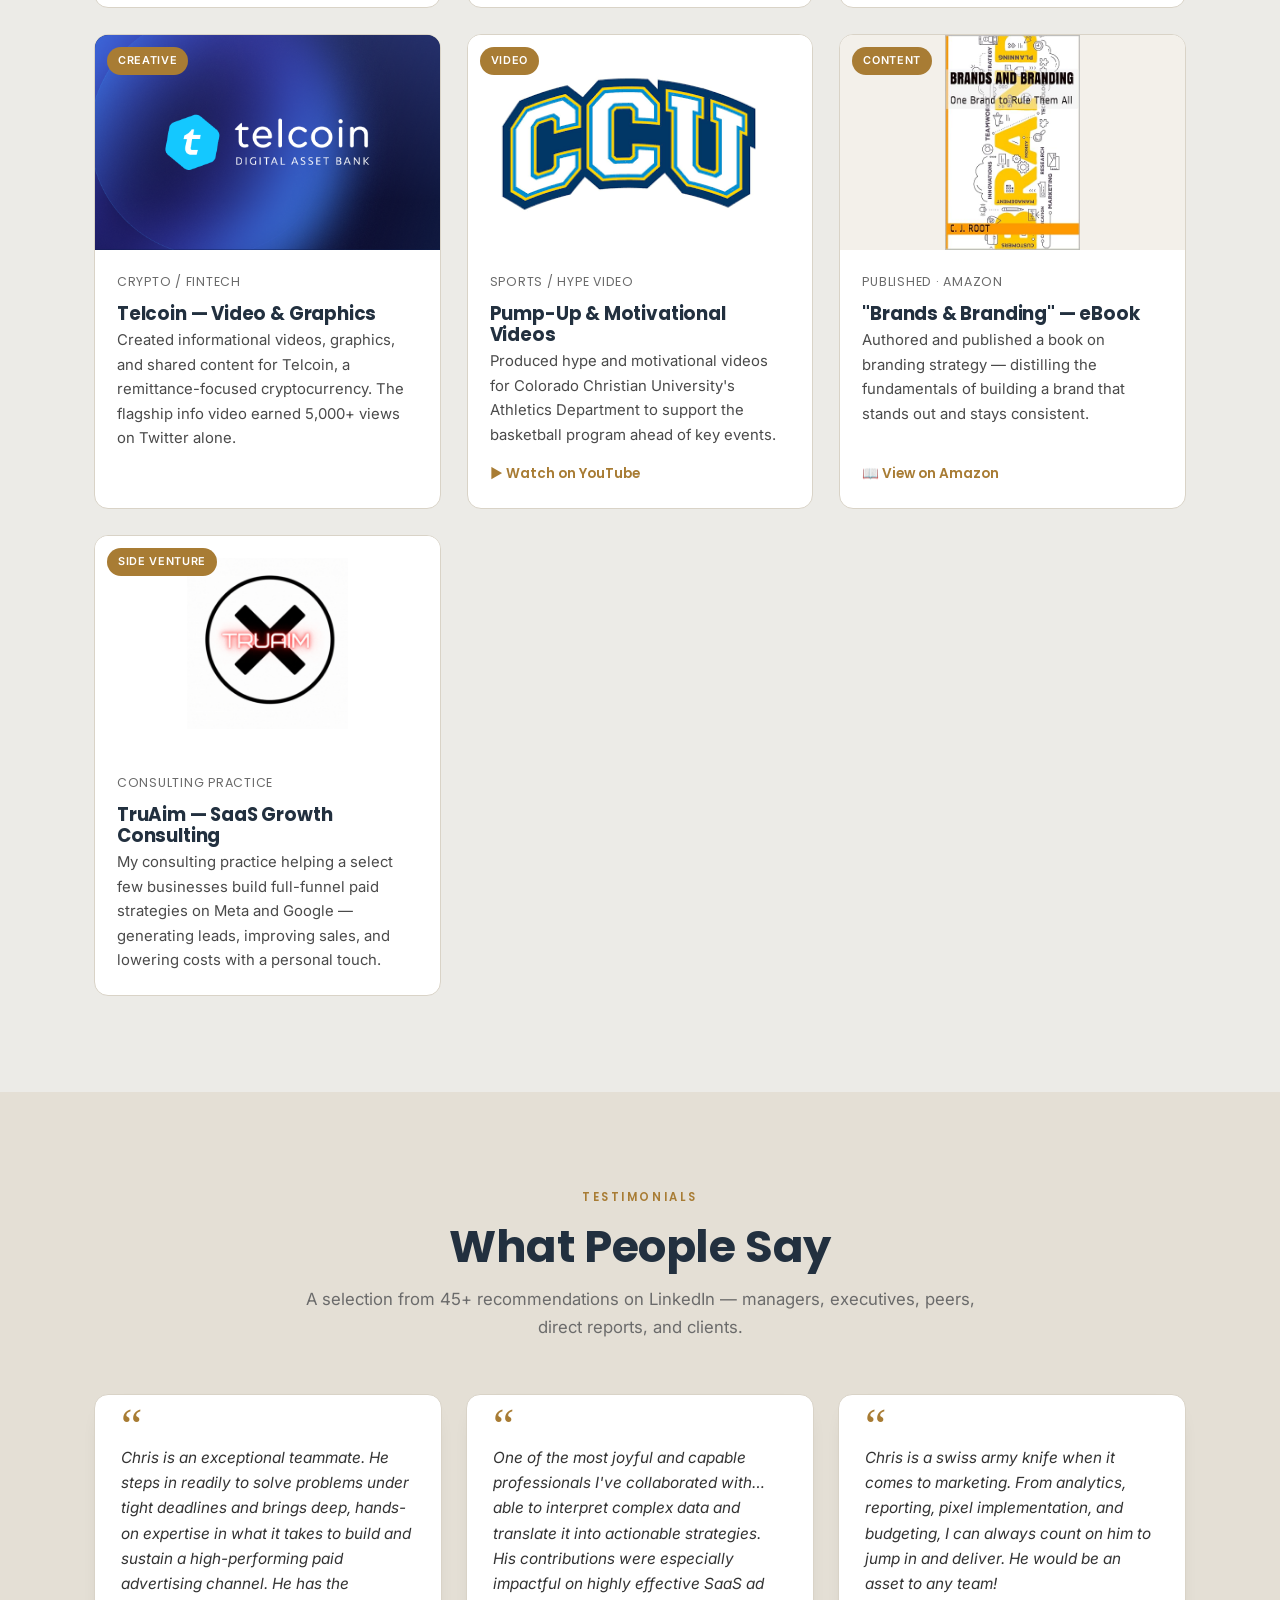
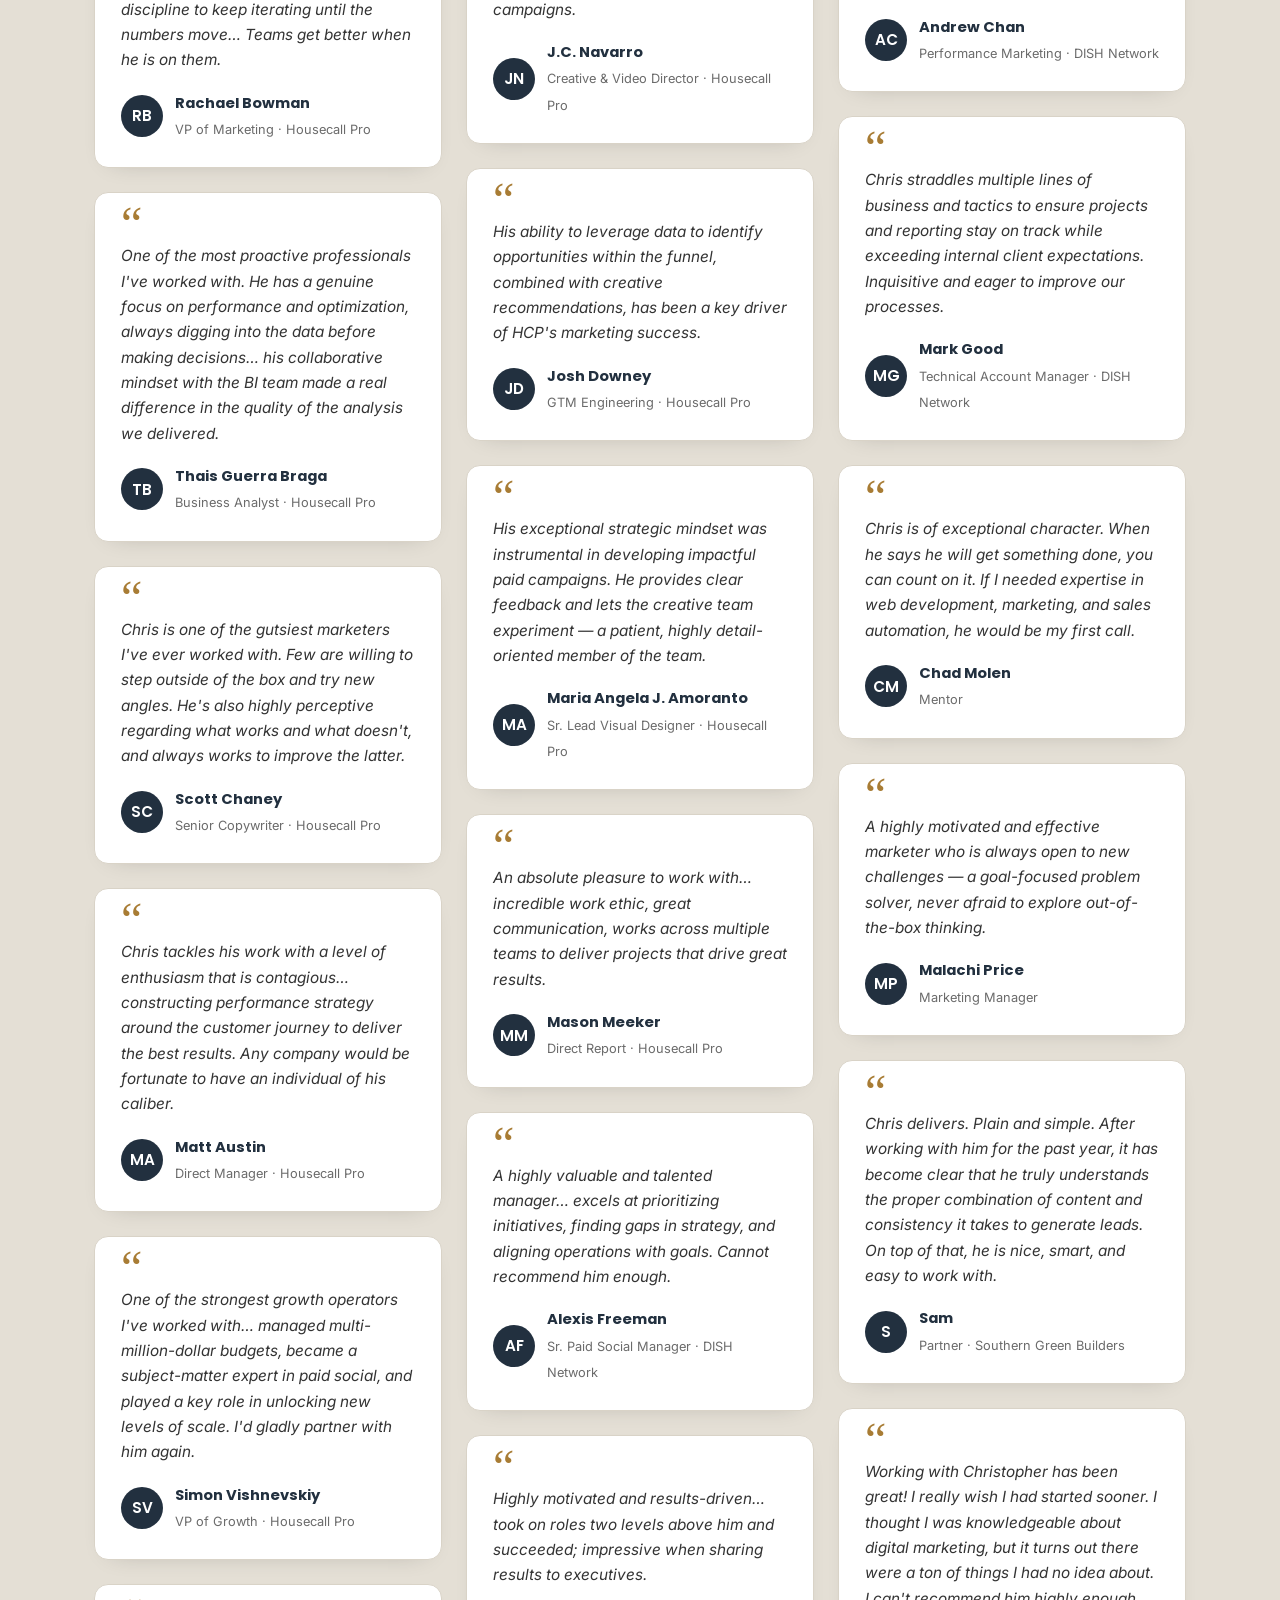
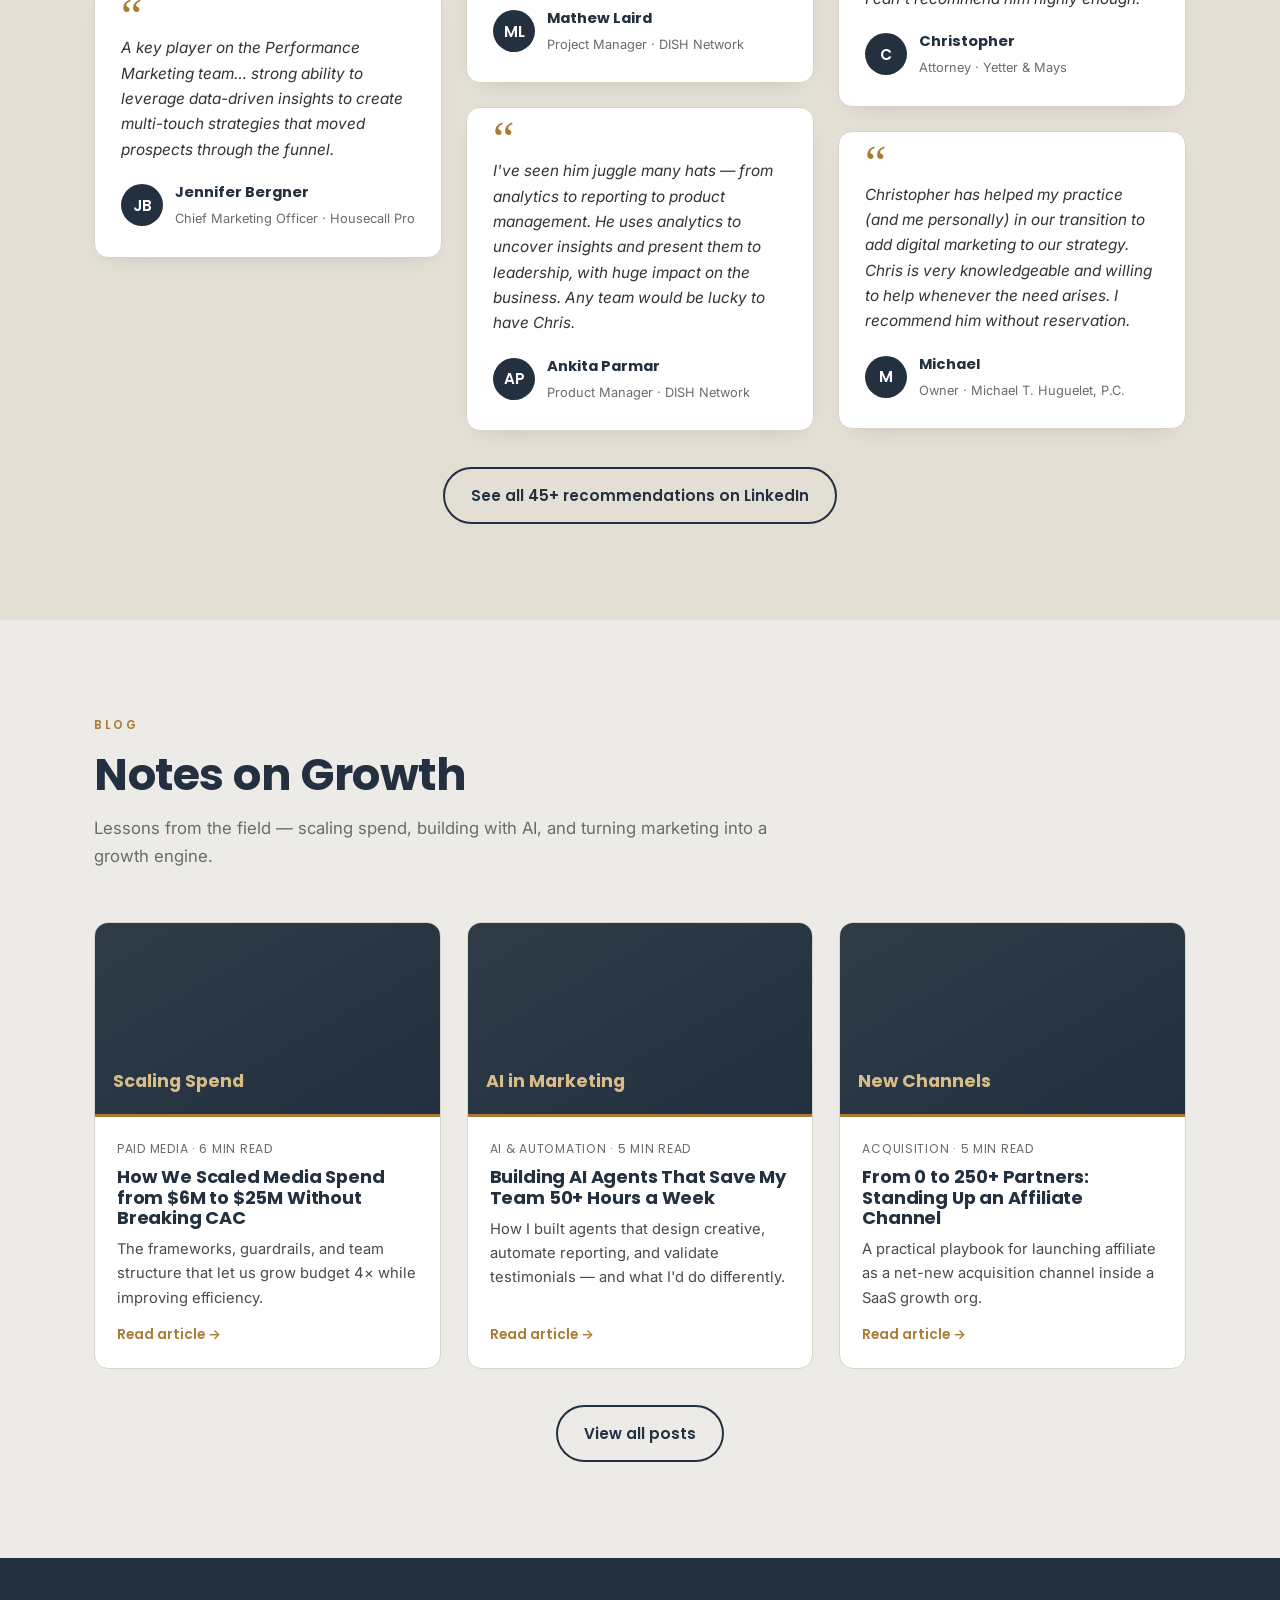
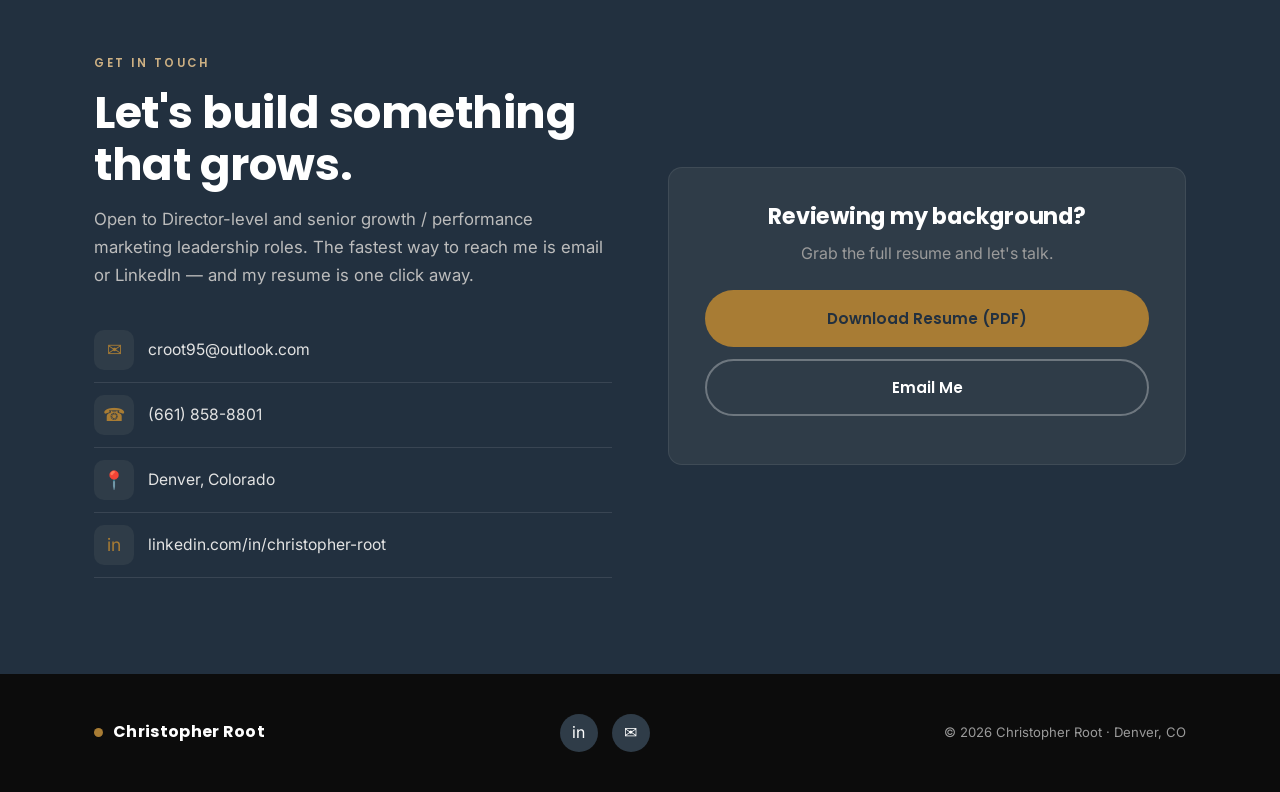
==== commit d5cc9436: "Change job title to Head of Paid Acquisition Updated job title and related descriptions in the HTML " ====
--- a/index.html
+++ b/index.html
@@ -11,12 +11,12 @@
 </script>
 <meta charset="UTF-8">
 <meta name="viewport" content="width=device-width, initial-scale=1.0">
-<title>Christopher Root — Senior Growth Marketing Manager</title>
+<title>Christopher Root — Head of Paid Acquisition at DoorLoop</title>
 <meta name="description" content="Christopher Root — Data-driven growth & performance marketing leader with 10+ years scaling paid media for SaaS and B2C. Portfolio, work history, testimonials, and resume.">
 <!-- Social share / link preview (Open Graph + Twitter) -->
 <meta property="og:type" content="website">
 <meta property="og:url" content="https://christopherjroot.com/">
-<meta property="og:title" content="Christopher Root — Senior Growth Marketing Manager">
+<meta property="og:title" content="Christopher Root — Head of Paid Acquisition at DoorLoop">
 <meta property="og:description" content="Data-driven growth & performance marketing leader with 10+ years scaling paid media for SaaS and B2C.">
 <meta property="og:image" content="https://christopherjroot.com/assets/headshot.jpg">
 <meta property="og:image:secure_url" content="https://christopherjroot.com/assets/headshot.jpg">
@@ -24,7 +24,7 @@
 <meta property="og:image:height" content="800">
 <meta property="og:image:alt" content="Christopher Root">
 <meta name="twitter:card" content="summary_large_image">
-<meta name="twitter:title" content="Christopher Root — Senior Growth Marketing Manager">
+<meta name="twitter:title" content="Christopher Root — Head of Paid Acquisition at DoorLoop">
 <meta name="twitter:description" content="Data-driven growth & performance marketing leader with 10+ years scaling paid media for SaaS and B2C.">
 <meta name="twitter:image" content="https://christopherjroot.com/assets/headshot.jpg">
 <link rel="preconnect" href="https://fonts.googleapis.com">
@@ -59,7 +59,7 @@
     <div class="hero-copy reveal">
       <div class="eyebrow light">Performance · Growth · Demand Gen</div>
       <h1>Christopher <span class="accent">Root</span></h1>
-      <div class="role">Senior Growth Marketing Manager</div>
+      <div class="role">Head of Paid Acquisition · DoorLoop</div>
       <p class="lead">Data-driven growth leader with 10+ years scaling paid and organic media for SaaS and B2C. I own multi-million-dollar budgets, lead creative and growth teams, and turn marketing spend into a predictable, revenue-driving system.</p>
       <div class="hero-cta">
         <a href="assets/Christopher_Root_Resume.pdf" download class="btn btn-primary">Download Resume</a>
@@ -107,11 +107,22 @@
     </div>
     <div class="timeline">
       <div class="tl-item reveal">
-        <div class="when">Oct 2022 – Present</div>
+        <div class="when">Oct 2026 – Present</div>
+        <h3>Head of Paid Acquisition</h3>
+        <div class="co">DoorLoop <span>· AI-native property management SaaS</span></div>
+        <ul>
+          <li>Own DoorLoop's full paid media program end-to-end as a hands-on senior operator — millions in annual spend across Google, Bing, Meta, and emerging channels, reporting directly to the CMO.</li>
+          <li>Build and run an AI-augmented operating stack — custom GPTs, Claude Code agents, n8n/Make automations, and anomaly-detection and bid-management scripts — that compounds efficiency over time.</li>
+          <li>Connect paid spend to revenue with server-side CAPI, offline conversion imports, and closed-loop attribution from lead to MQL, SQL, and closed-won.</li>
+          <li>Lead systematic creative testing and landing-page CRO, scale new channels from test to budget, and own blended CAC, MER, and LTV reporting for the CMO and CFO.</li>
+        </ul>
+      </div>
+      <div class="tl-item reveal">
+        <div class="when">Oct 2022 – Oct 2026</div>
         <h3>Senior Growth Marketing Manager</h3>
         <div class="co">Housecall Pro <span>· high-growth B2B SaaS</span></div>
         <ul>
-          <li>Own and scale a $25M+ annual media budget across Meta, Google, TikTok, LinkedIn, Reddit, programmatic, and affiliate — optimized for CAC, LTV, CPL, and CPC.</li>
+          <li>Owned and scaled a $25M+ annual media budget across Meta, Google, TikTok, LinkedIn, Reddit, programmatic, and affiliate — optimized for CAC, LTV, CPL, and CPC.</li>
           <li>Exceeded the annual enrollment goal by ~5% in 2025 while coming in 1% under spend budget.</li>
           <li>Built AI agents that design creative, automate reporting, validate testimonials, and surface recommendations — saving the team 50+ hours/week.</li>
           <li>Lifted conversion rate 18% YoY via a landing-page CRO program, segmentation, and continuous offer testing; built an affiliate program from 0 to 250+ partners.</li>
@@ -159,7 +170,7 @@
     <div class="section-head reveal">
       <div class="eyebrow">What I Do</div>
       <h2>Areas of Ownership</h2>
-      <p>The day-to-day I lead at Housecall Pro — running channels and teams as a connected growth engine, not siloed tactics.</p>
+      <p>The growth engine I built and led at Housecall Pro — and the playbook I now bring to DoorLoop: channels and teams run as one connected system, not siloed tactics.</p>
     </div>
     <div class="caps-grid">
 
@@ -284,11 +295,11 @@
       </div>
       <aside class="about-card reveal">
         <h4>Quick Facts</h4>
-        <div class="fact"><span class="k">Role</span><span class="v">Sr. Growth Marketing Manager</span></div>
+        <div class="fact"><span class="k">Role</span><span class="v">Head of Paid Acquisition</span></div>
         <div class="fact"><span class="k">Based in</span><span class="v">Denver, Colorado</span></div>
         <div class="fact"><span class="k">Experience</span><span class="v">10+ years</span></div>
         <div class="fact"><span class="k">Focus</span><span class="v">SaaS &amp; B2C paid growth</span></div>
-        <div class="fact"><span class="k">Open to</span><span class="v">Director &amp; senior growth leadership roles</span></div>
+        <div class="fact"><span class="k">Company</span><span class="v">DoorLoop · PropTech SaaS</span></div>
         <div class="fact"><span class="k">Education</span><span class="v">CCU — B.S. Marketing, Business Admin &amp; Psychology</span></div>
         <div class="fact"><span class="k">Email</span><span class="v"><a href="mailto:croot95@outlook.com">croot95@outlook.com</a></span></div>
         <a href="assets/Christopher_Root_Resume.pdf" download class="btn btn-dark" style="width:100%;justify-content:center;margin-top:18px;">Download Resume</a>
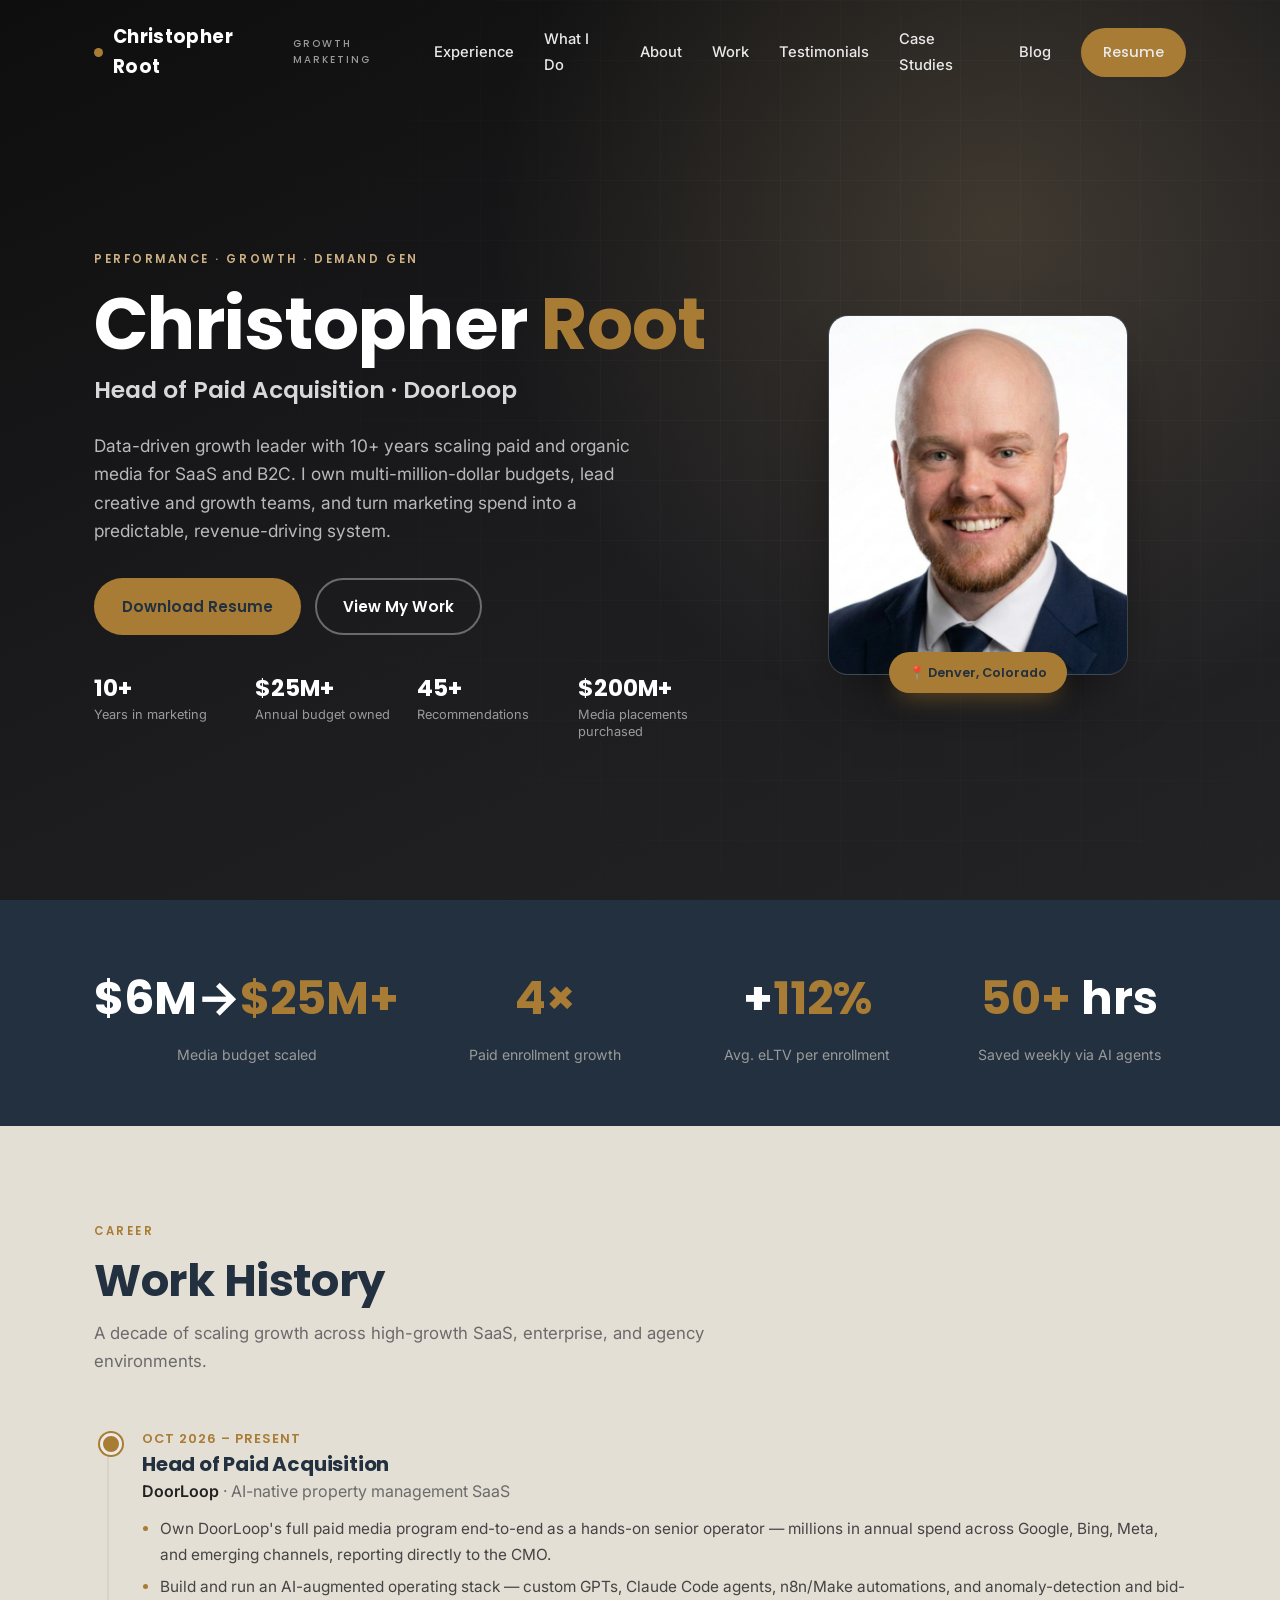
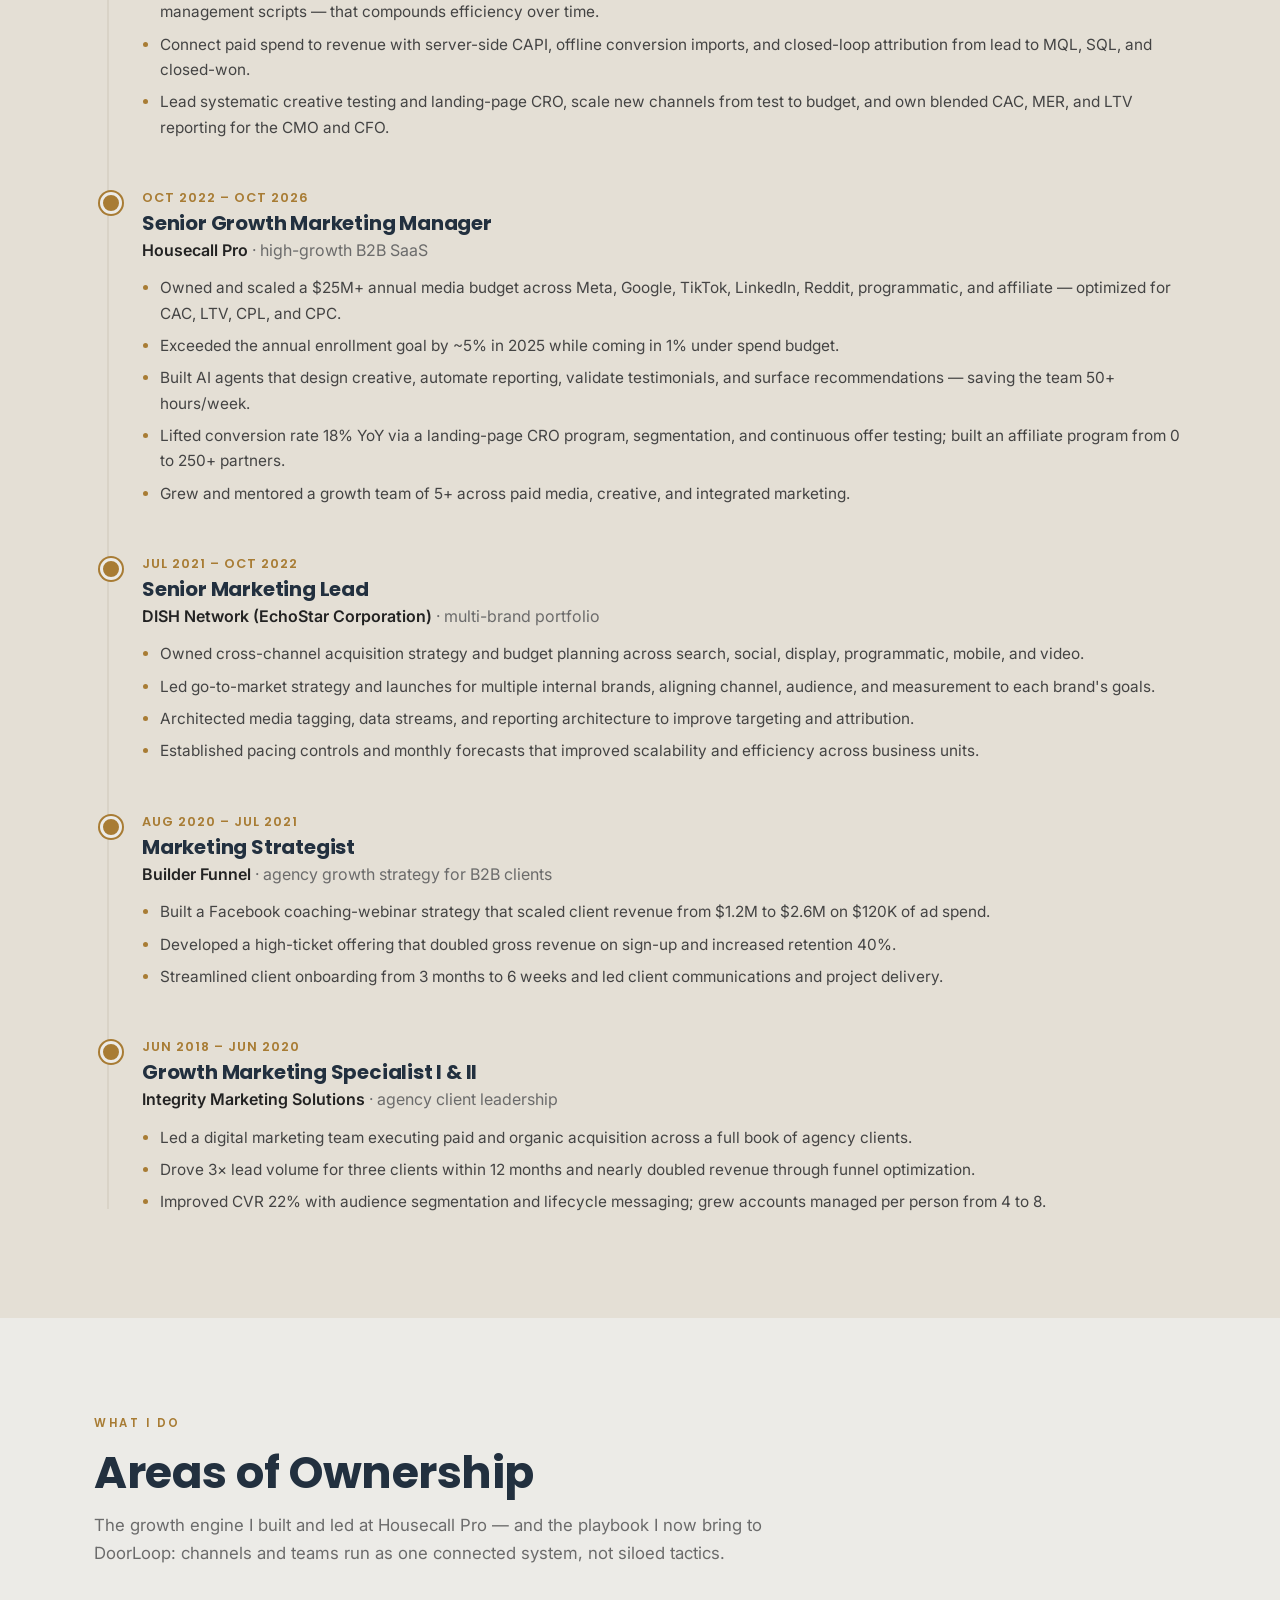
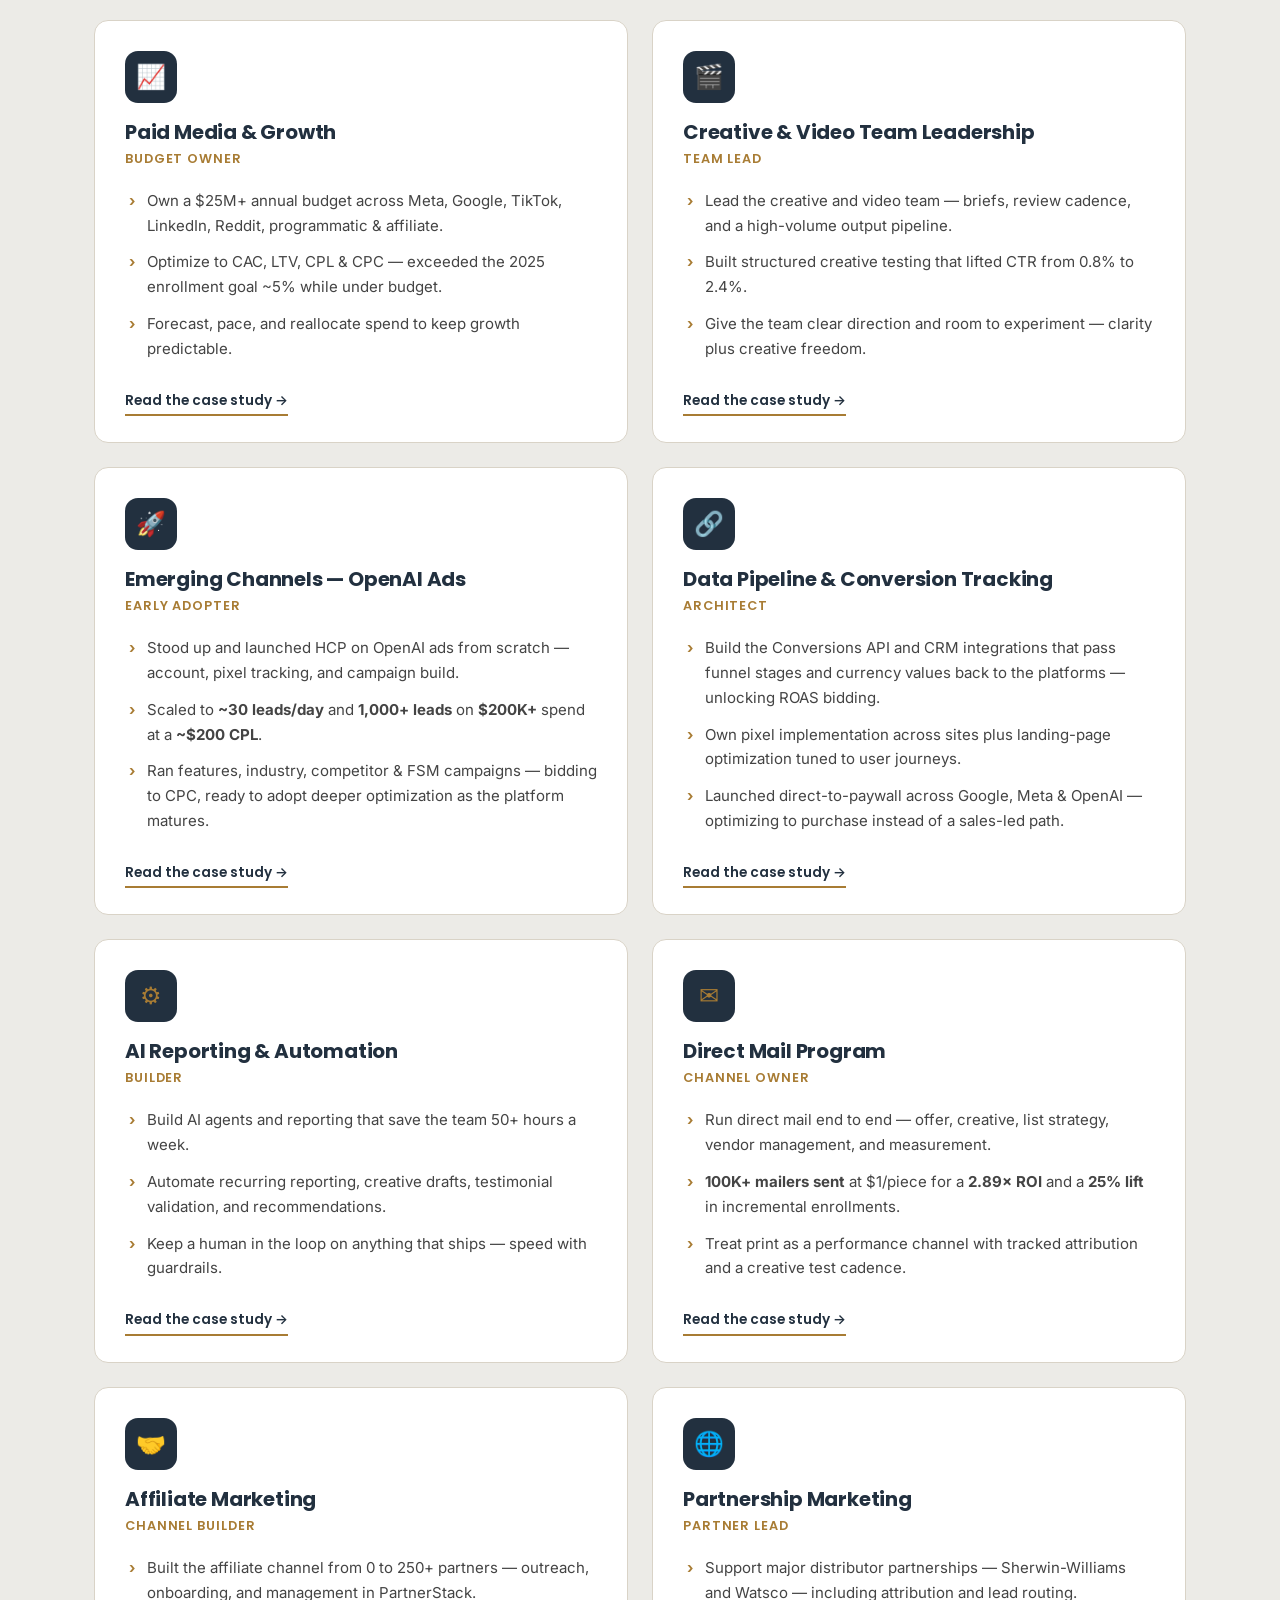
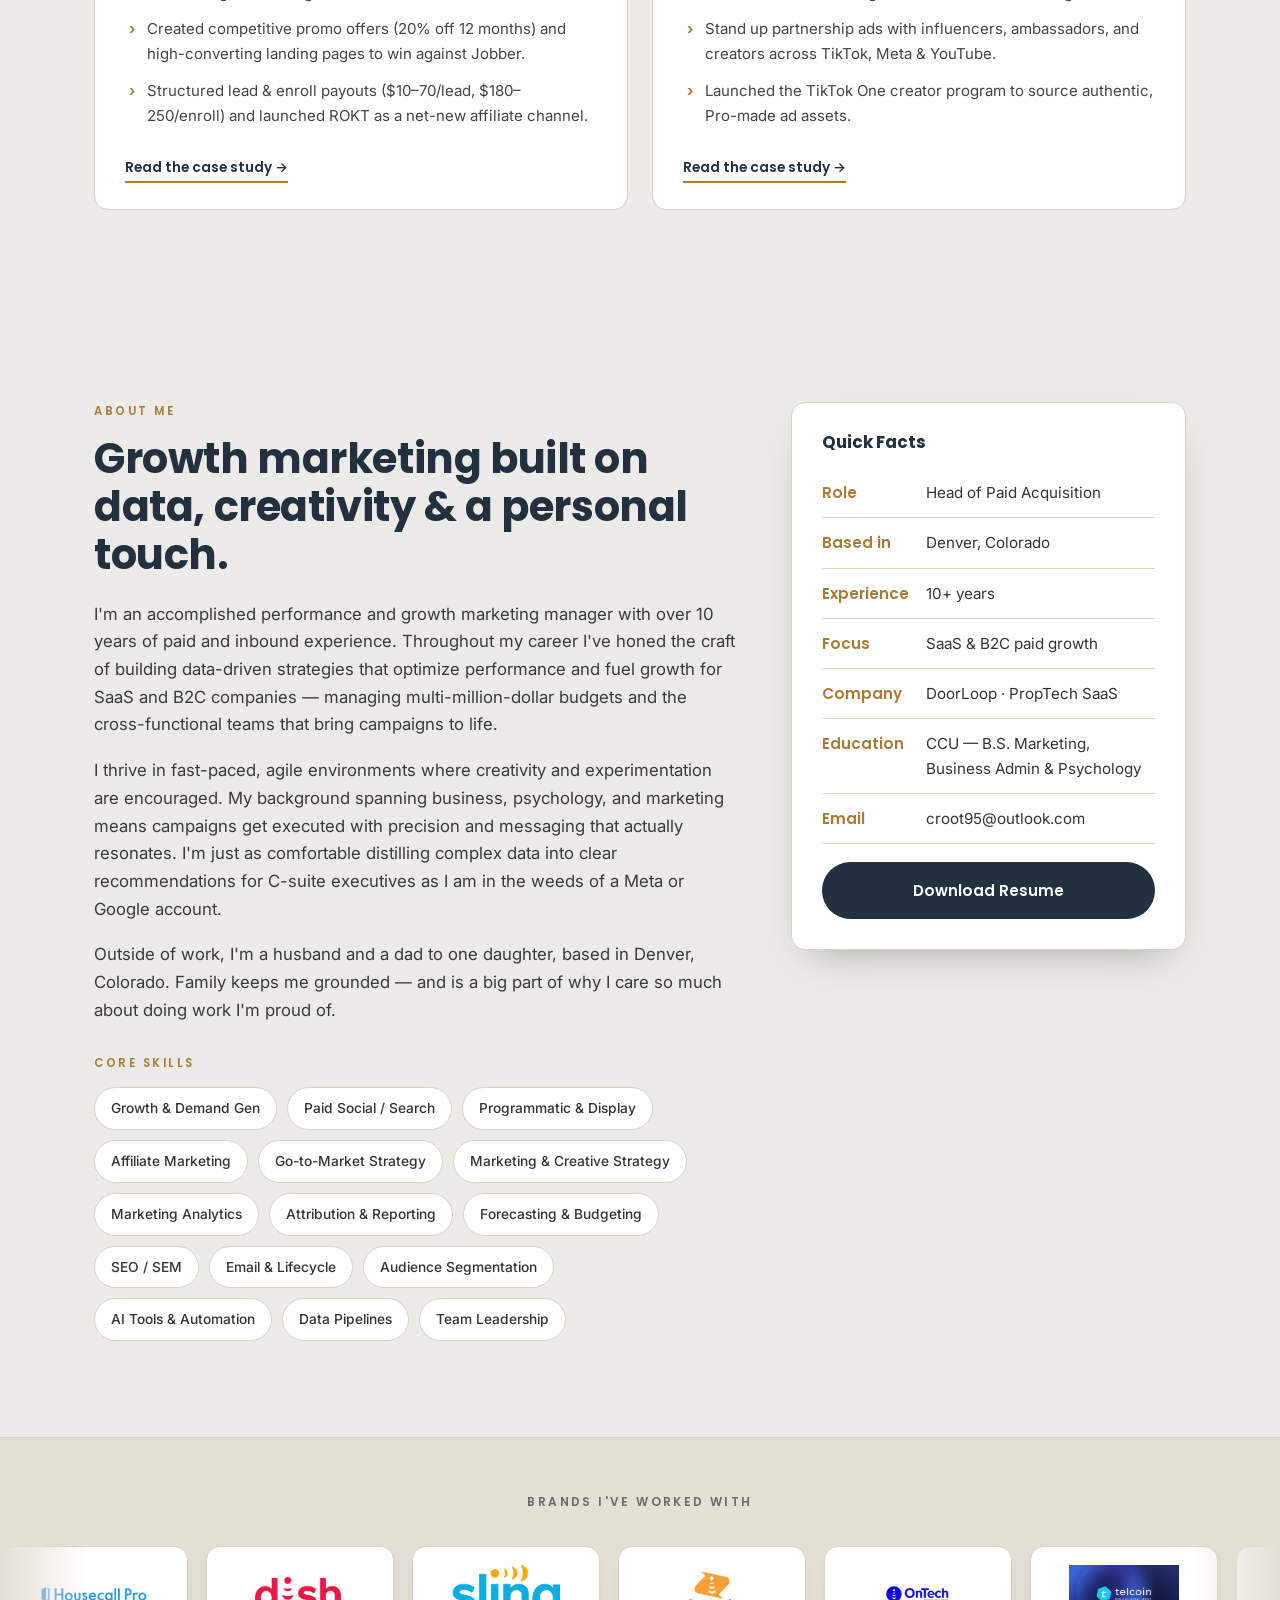
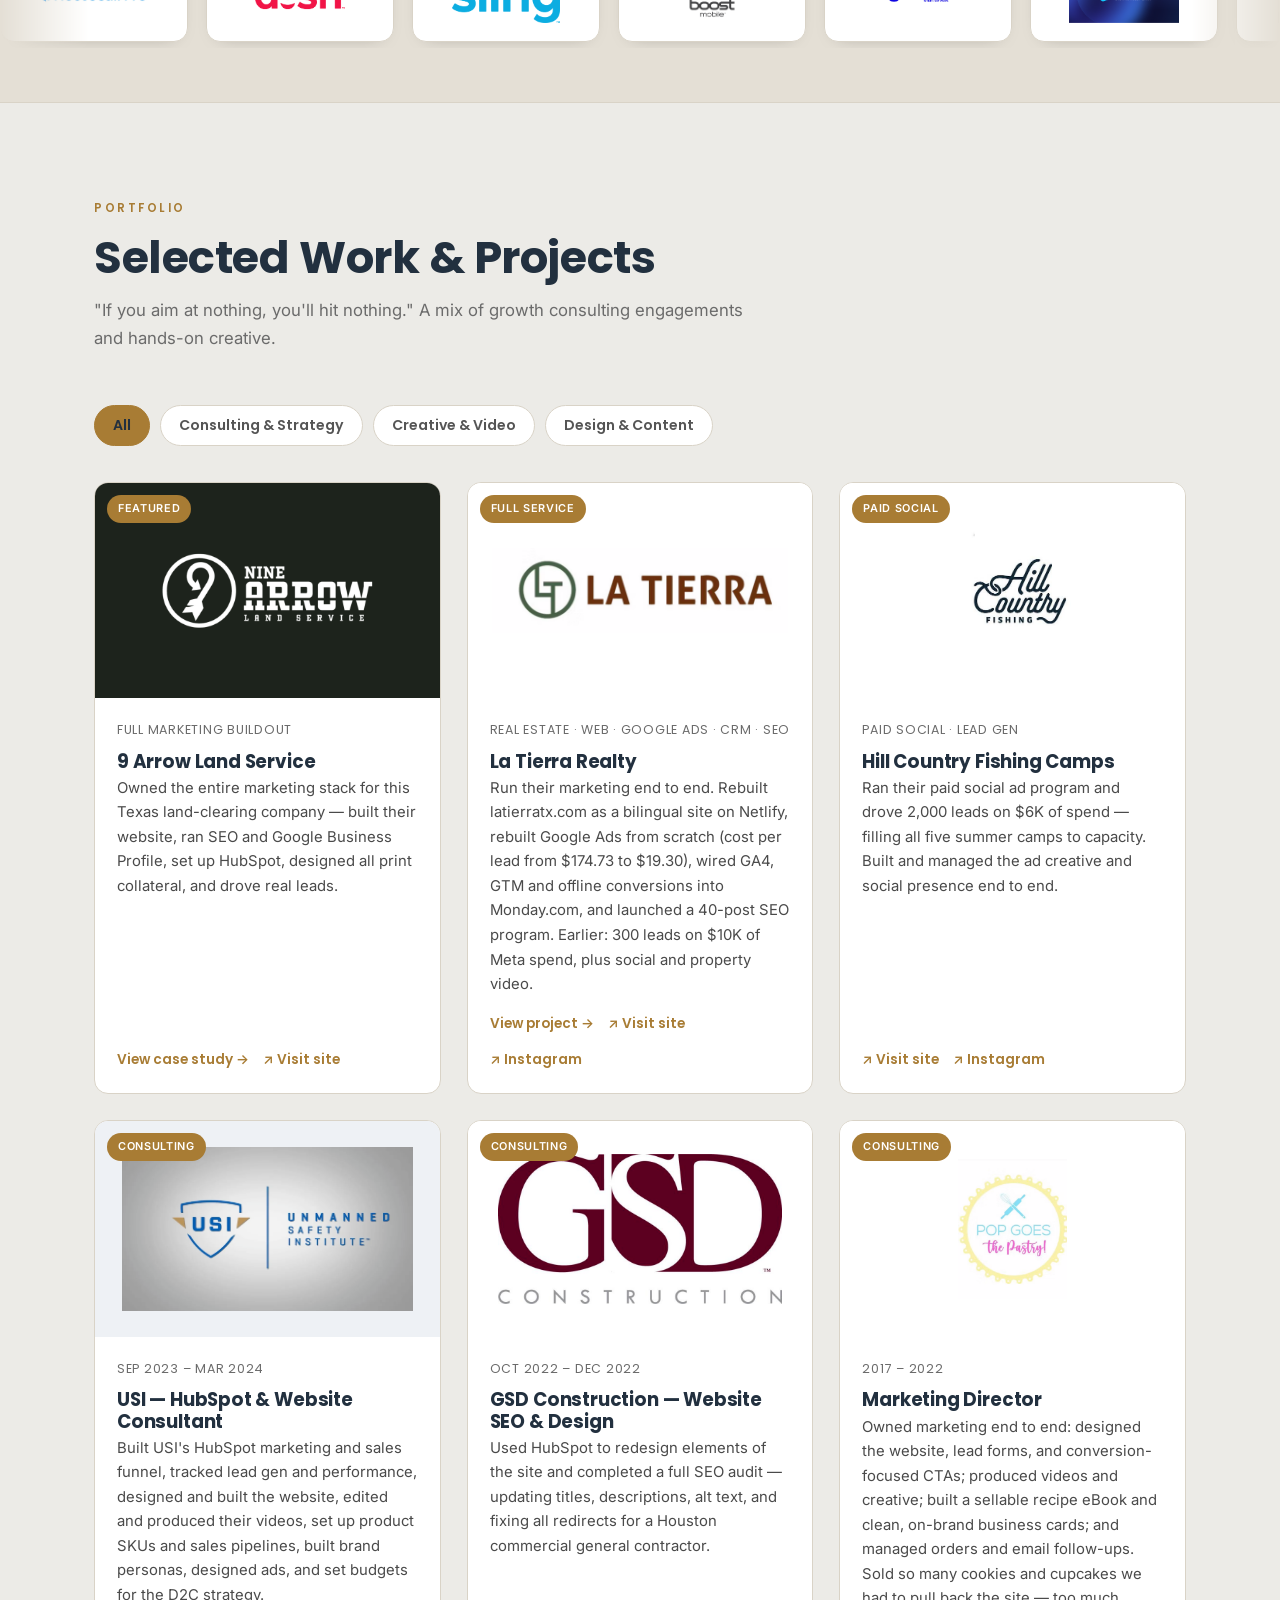
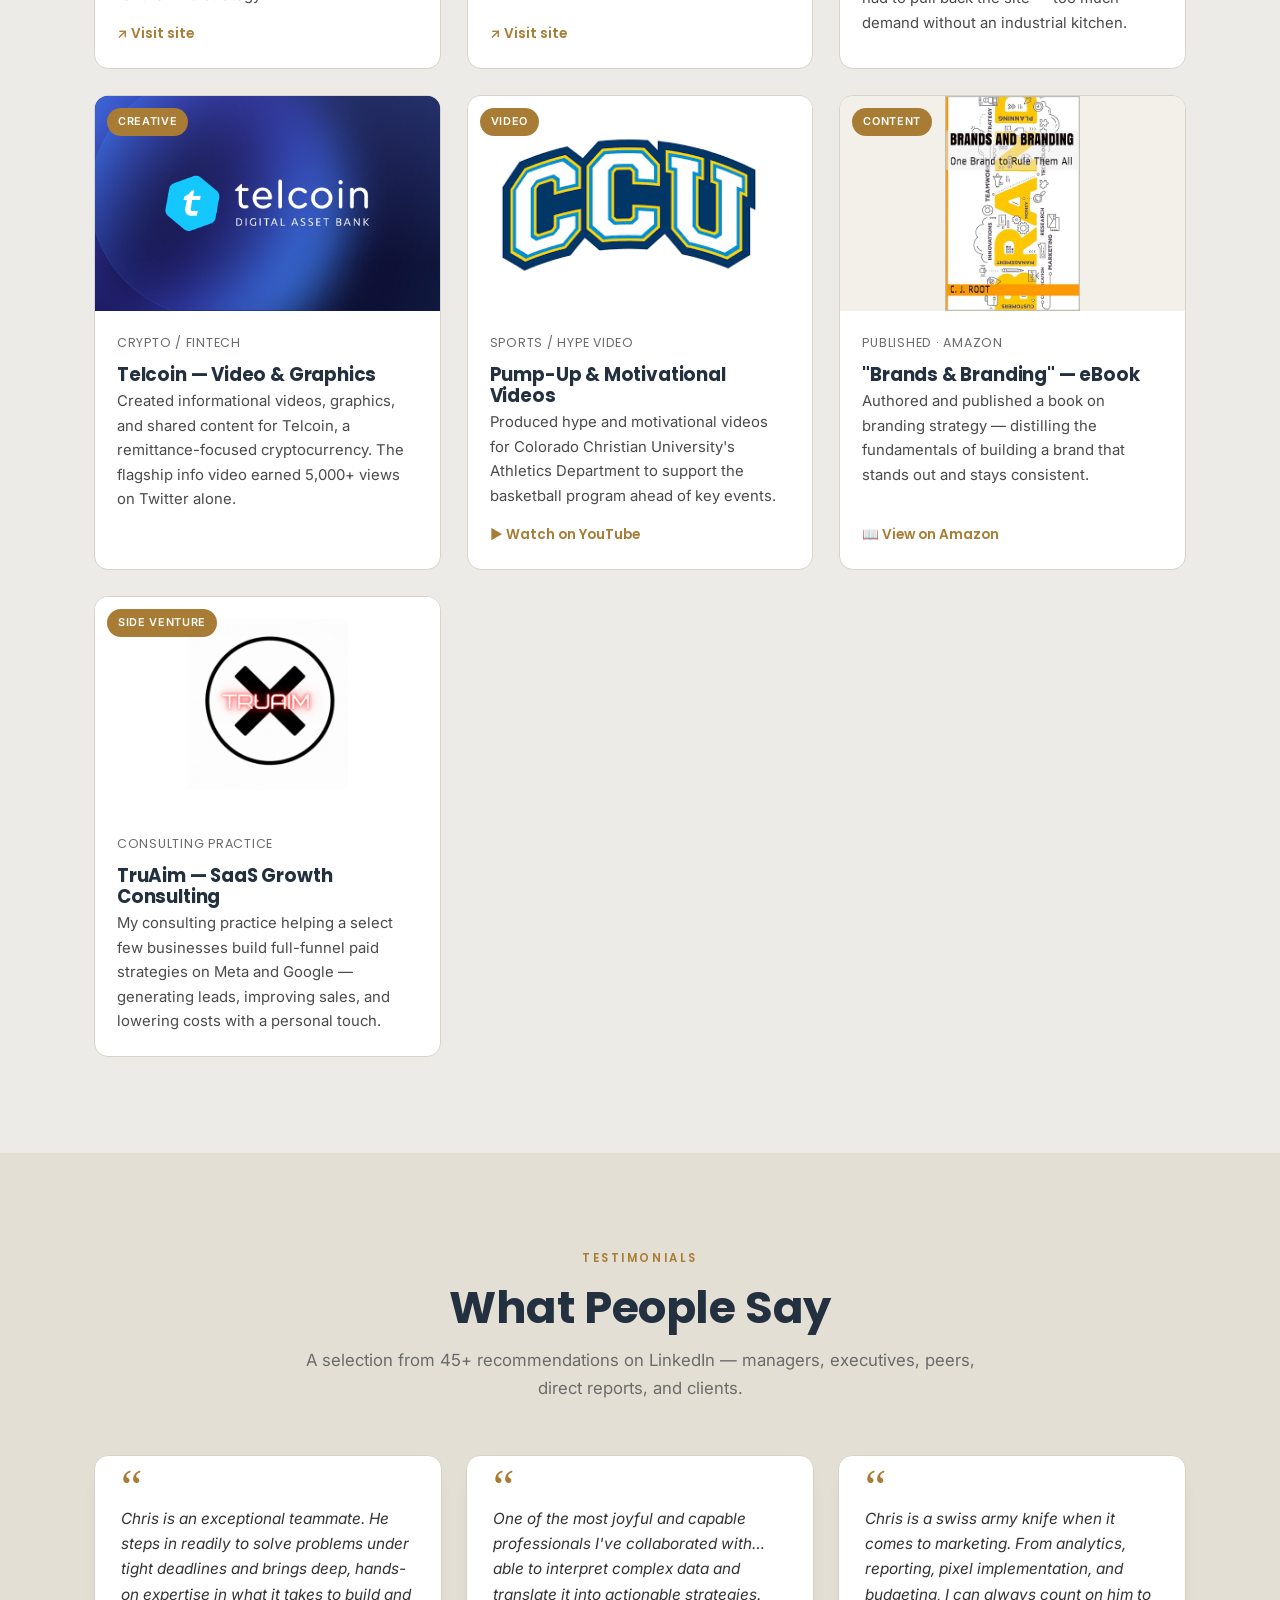
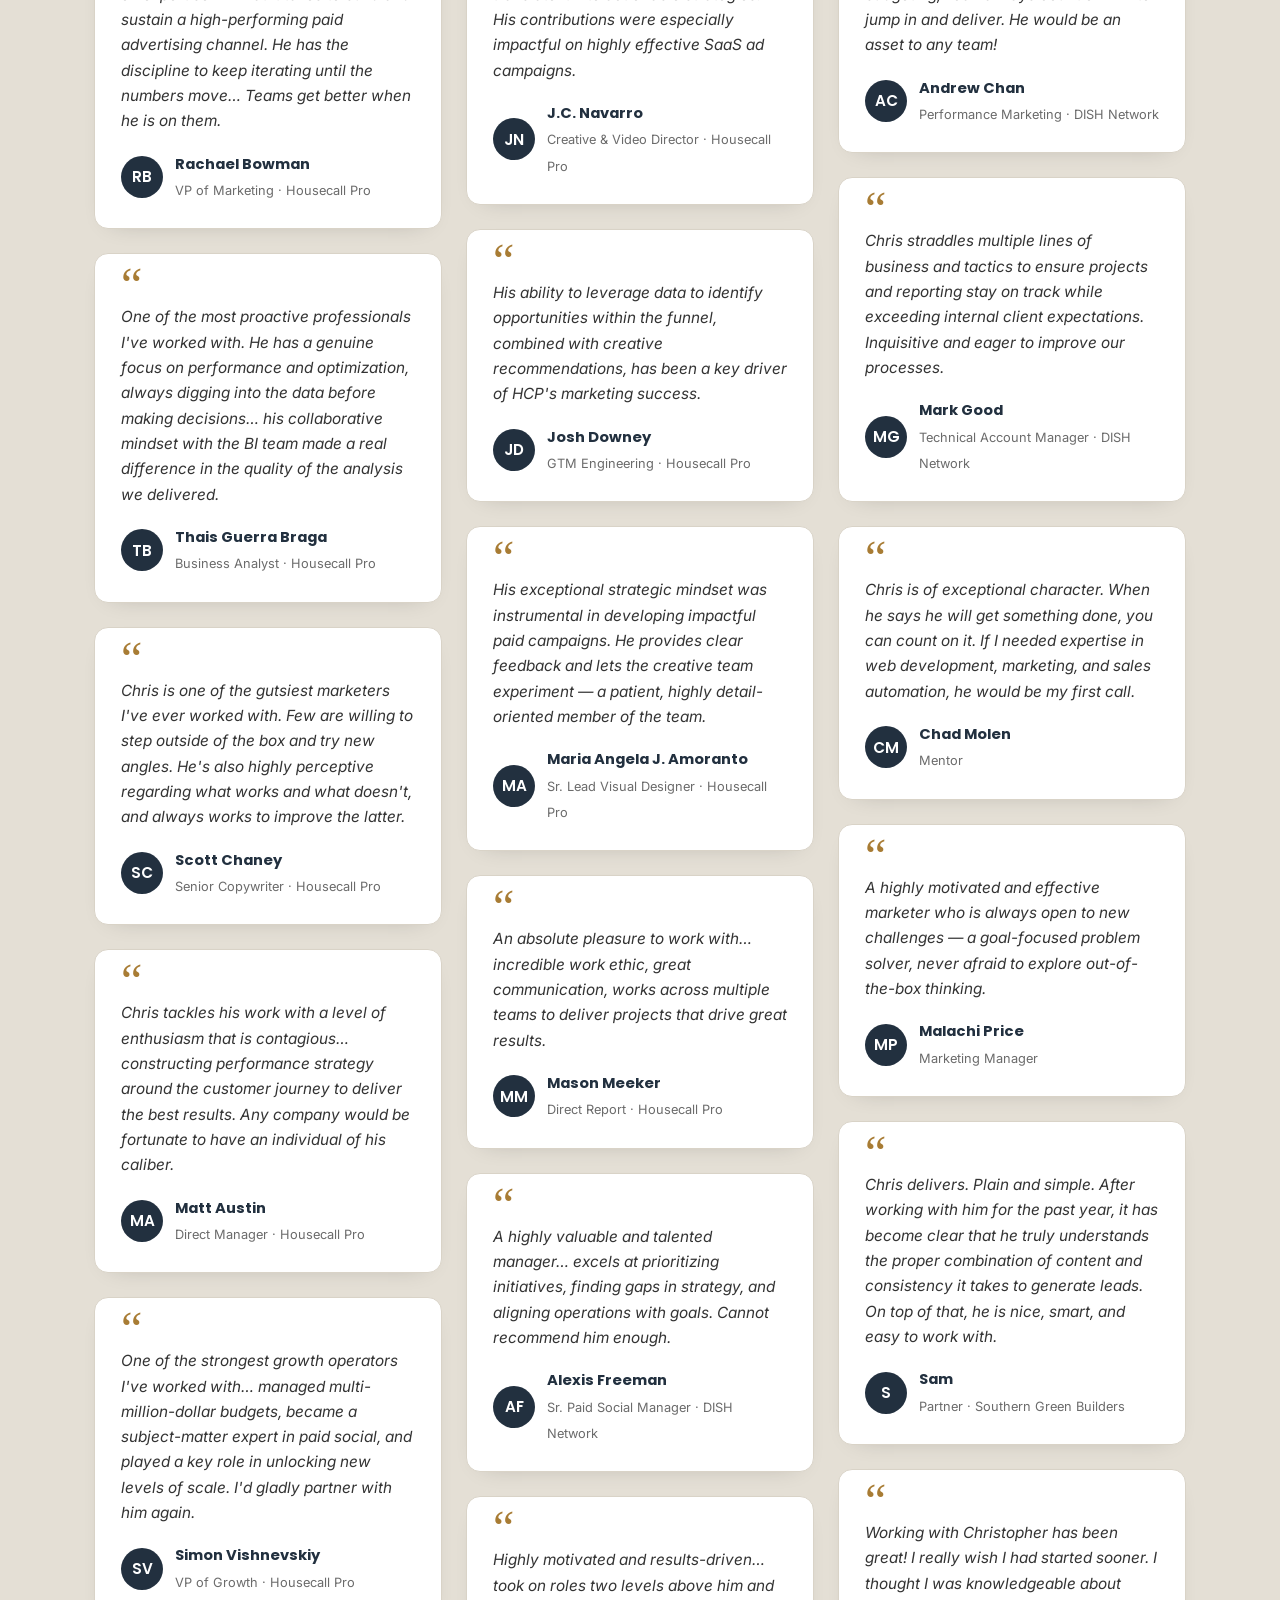
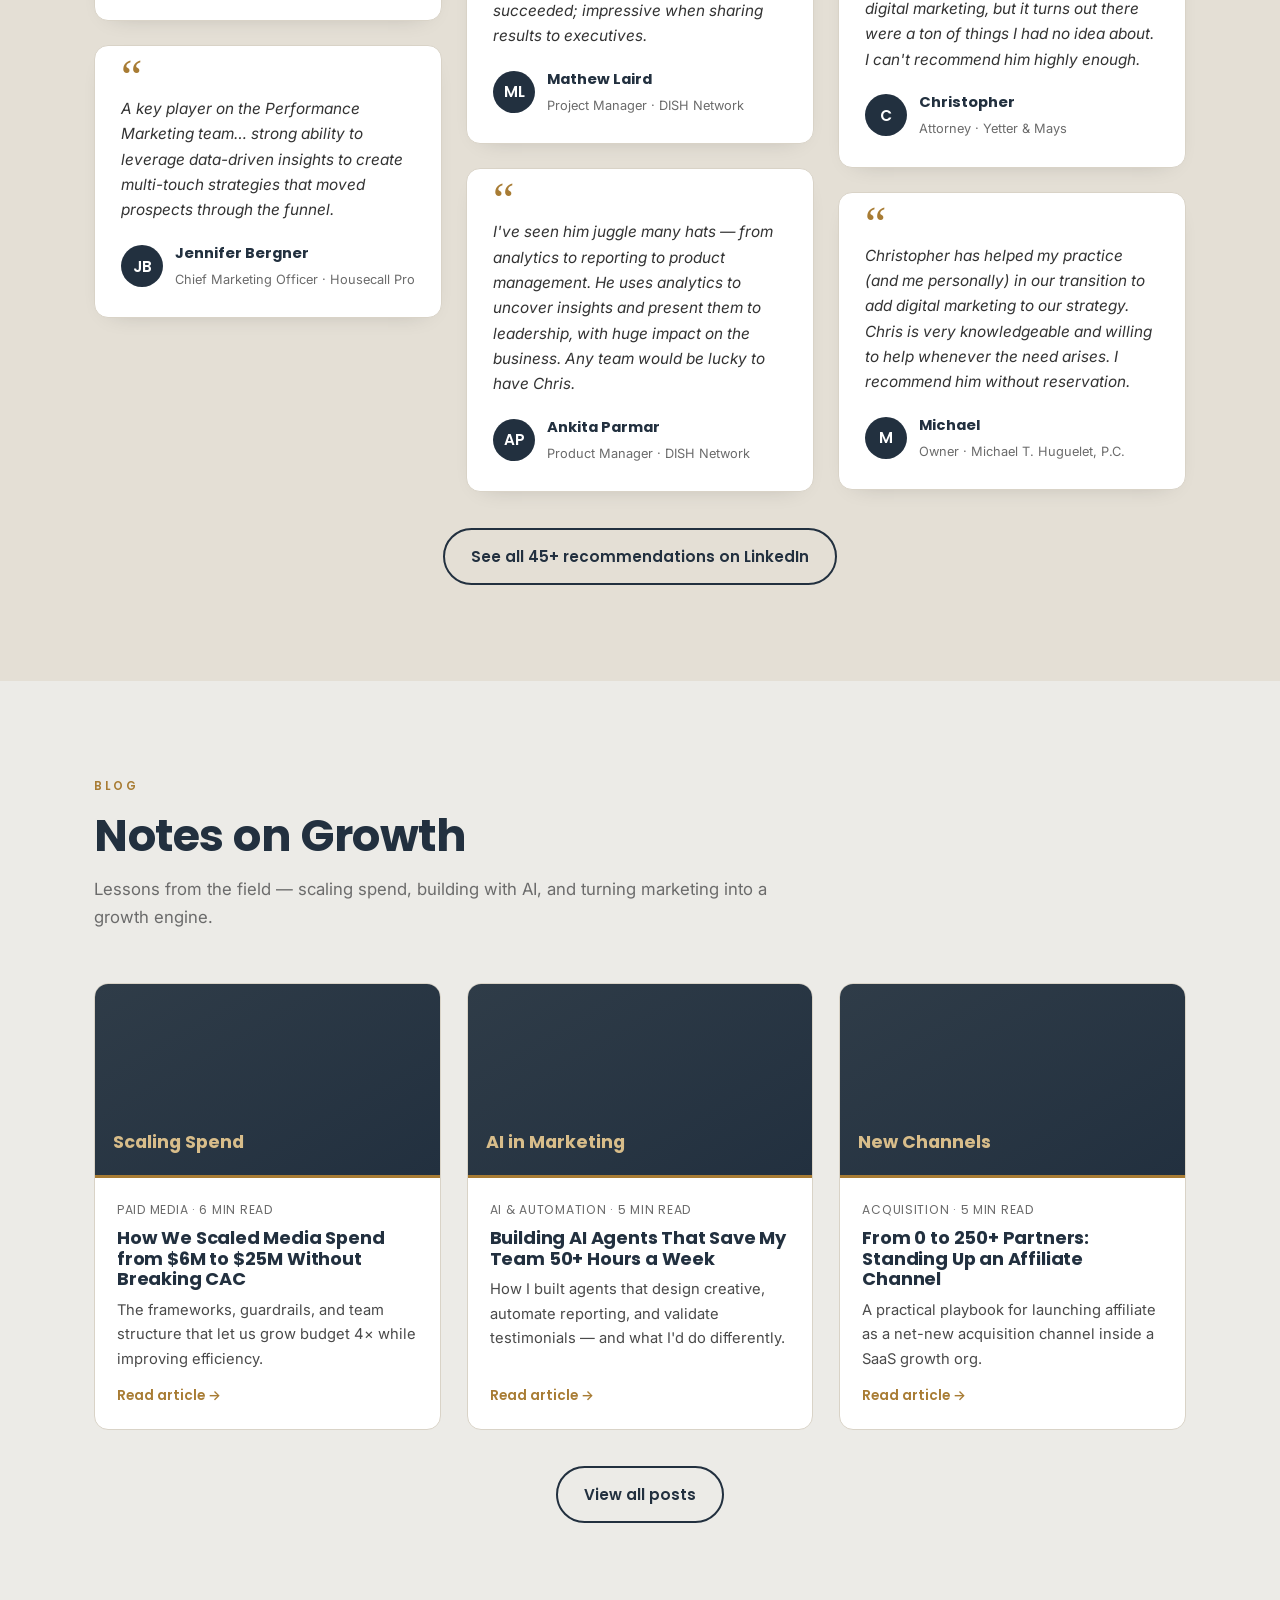
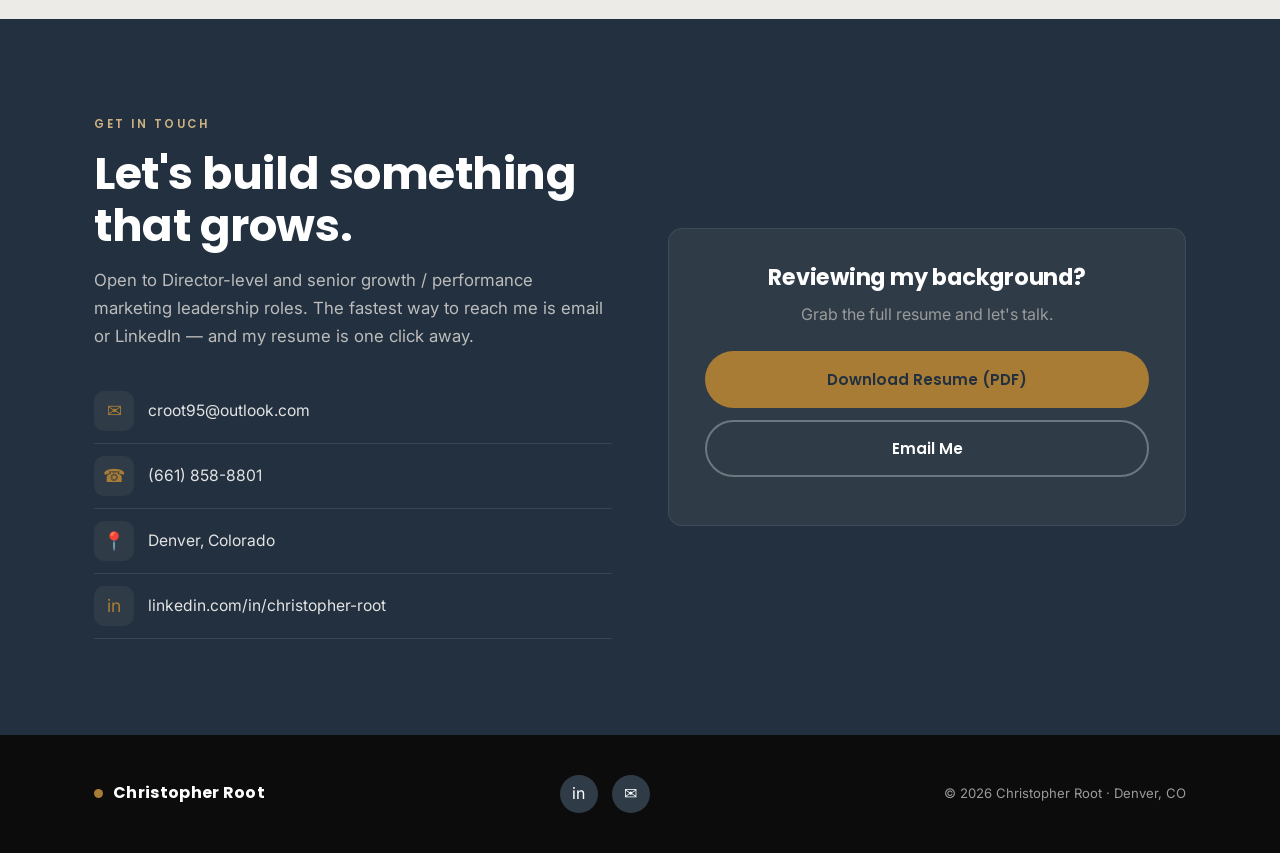
==== commit 64383eb1: "Add La Tierra Realty project page and link it from work and case studies Co-Authored-By: Claude Opus" ====
--- a/index.html
+++ b/index.html
@@ -382,10 +382,11 @@
       <article class="card reveal" data-cat="consulting creative design">
         <div class="thumb" style="background:#fff;padding:24px;"><span class="tag">Full Service</span><img src="assets/work/latierra-logo.png" alt="La Tierra Realty" style="width:auto;height:auto;max-width:100%;max-height:90px;object-fit:contain;"></div>
         <div class="body">
-          <div class="meta">Real Estate · Web · Social · Paid Ads</div>
+          <div class="meta">Real Estate · Web · Google Ads · CRM · SEO</div>
           <h3>La Tierra Realty</h3>
-          <p>Ran their marketing end to end: built the Wix website with live available-property listings, refreshed the branding, and launched their social media. Drove 300 leads on $10K of Meta spend, designed property videos, managed Monday.com email workflows, and built the full social strategy, execution, and content.</p>
+          <p>Run their marketing end to end. Rebuilt latierratx.com as a bilingual site on Netlify, rebuilt Google Ads from scratch (cost per lead from $174.73 to $19.30), wired GA4, GTM and offline conversions into Monday.com, and launched a 40-post SEO program. Earlier: 300 leads on $10K of Meta spend, plus social and property video.</p>
           <div class="links">
+            <a href="la-tierra-realty.html">View project →</a>
             <a href="https://www.latierratx.com/" target="_blank" rel="noopener">↗ Visit site</a>
             <a href="https://www.instagram.com/latierratx/" target="_blank" rel="noopener">↗ Instagram</a>
           </div>
